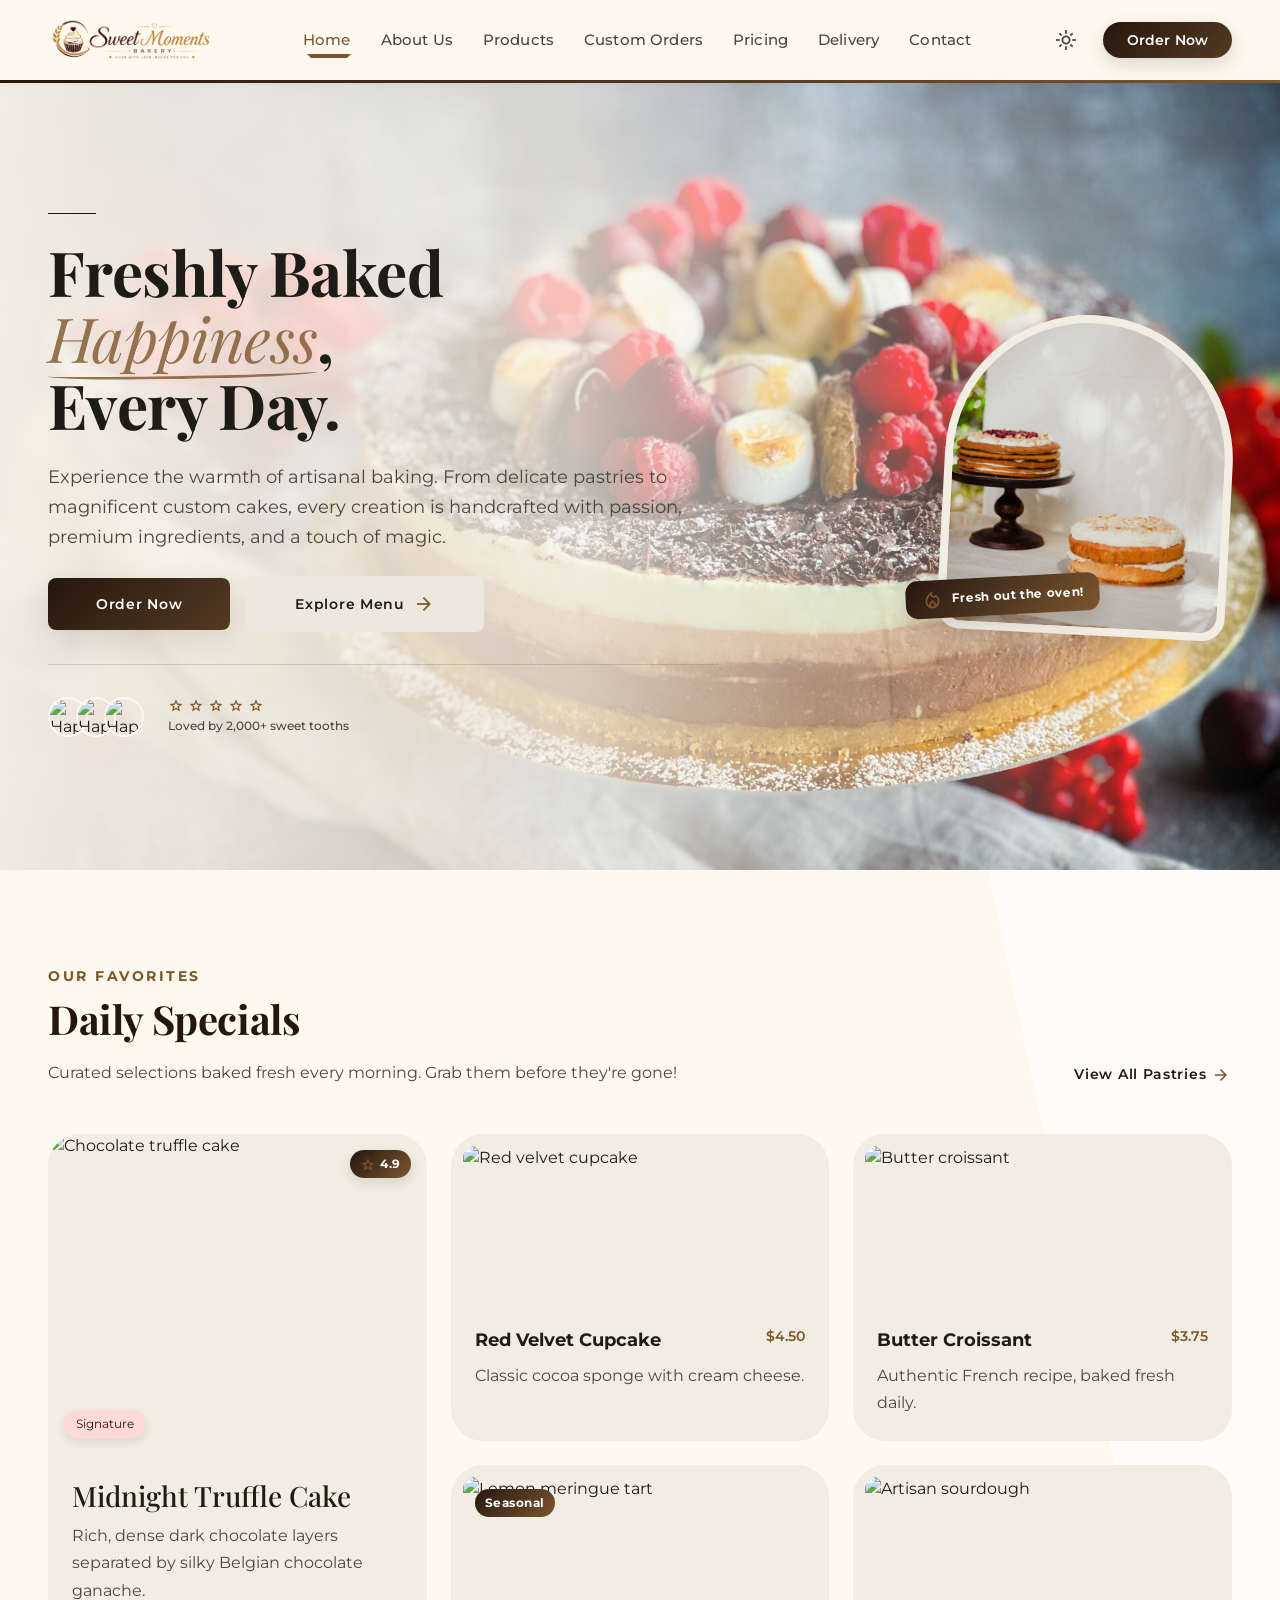
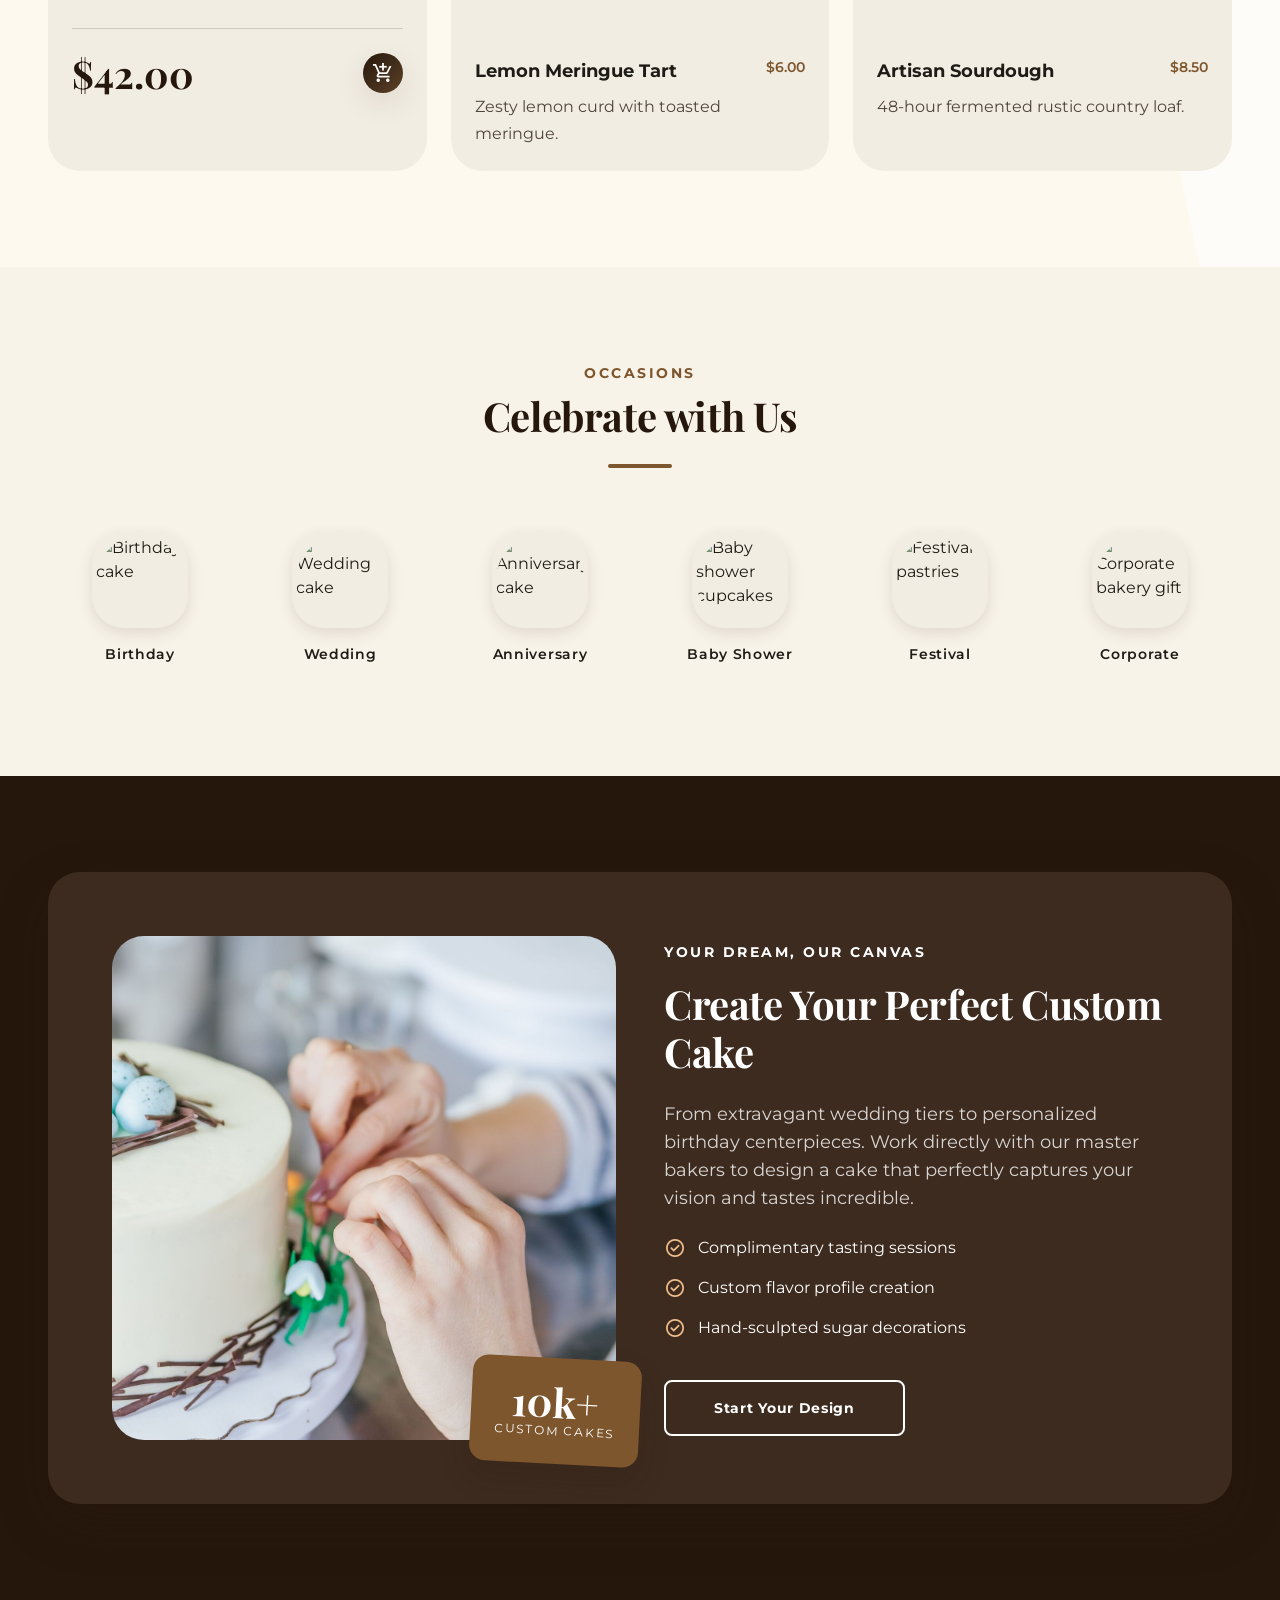
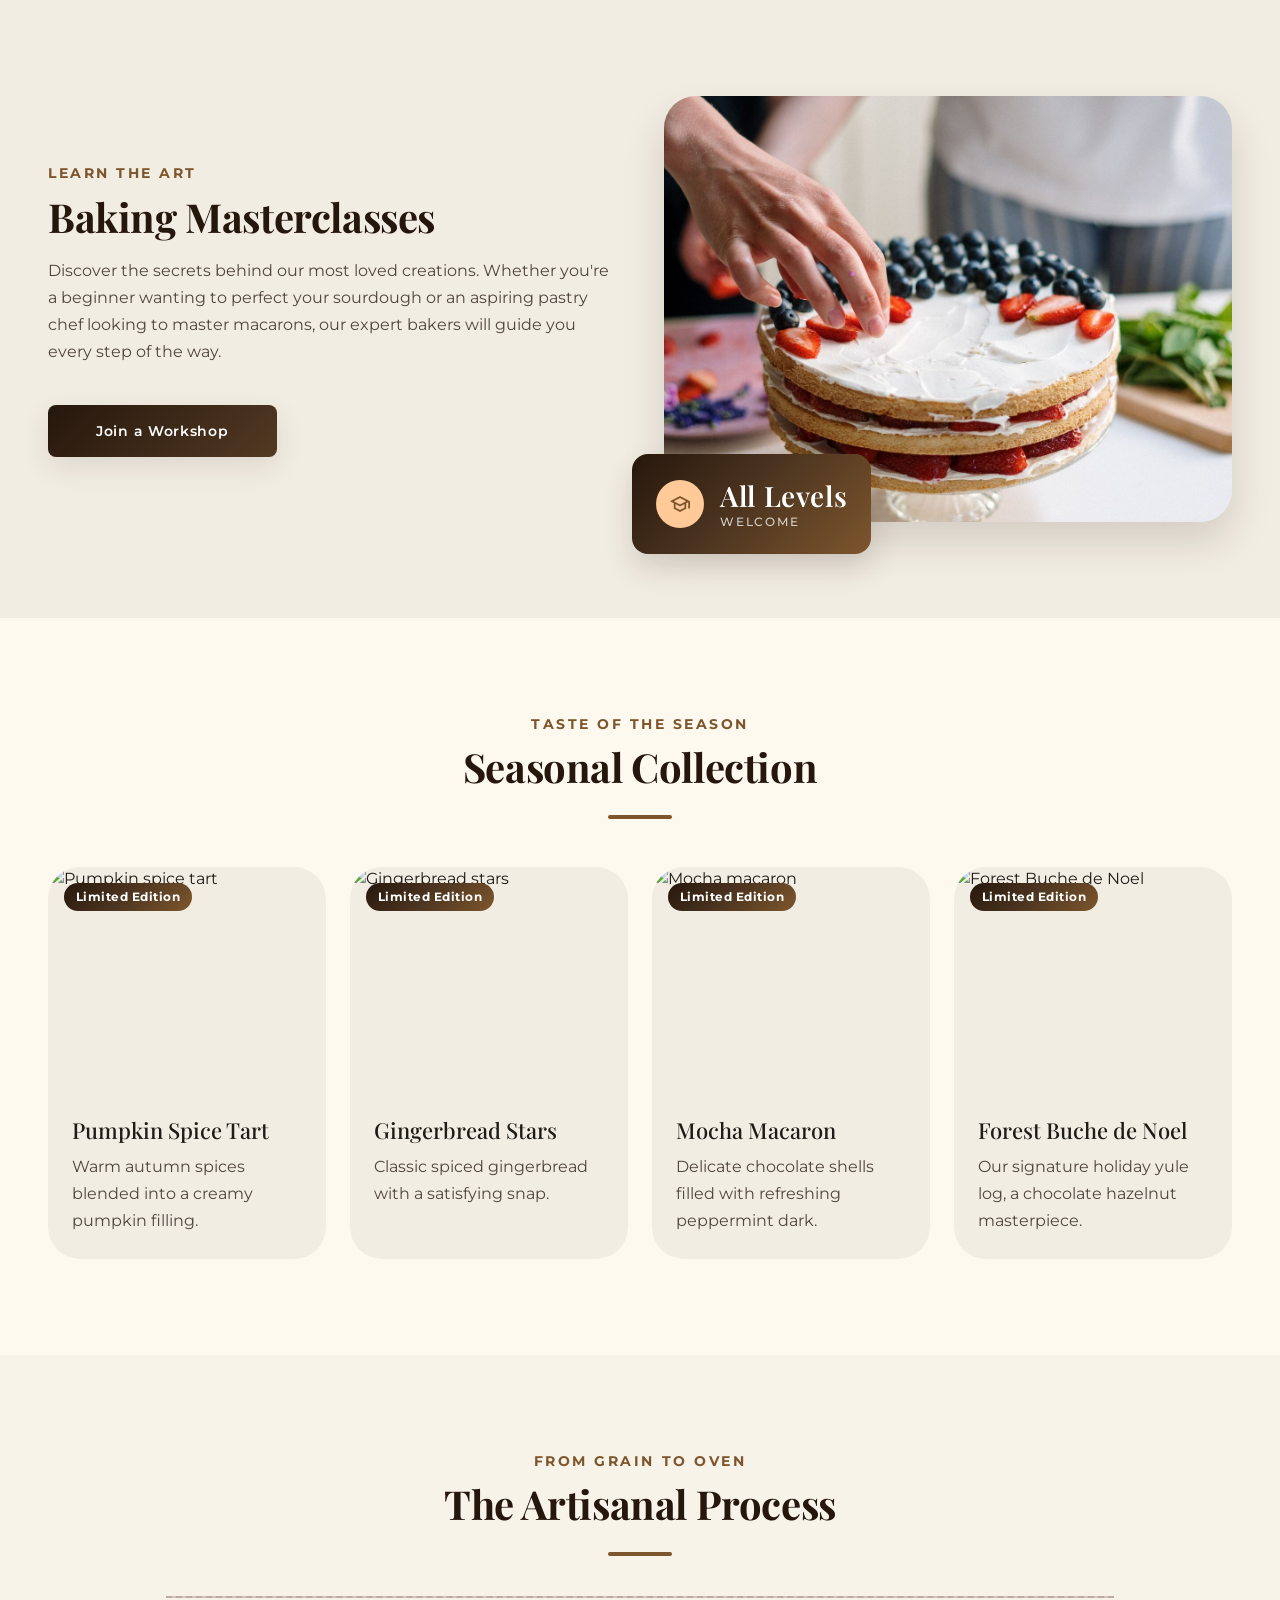
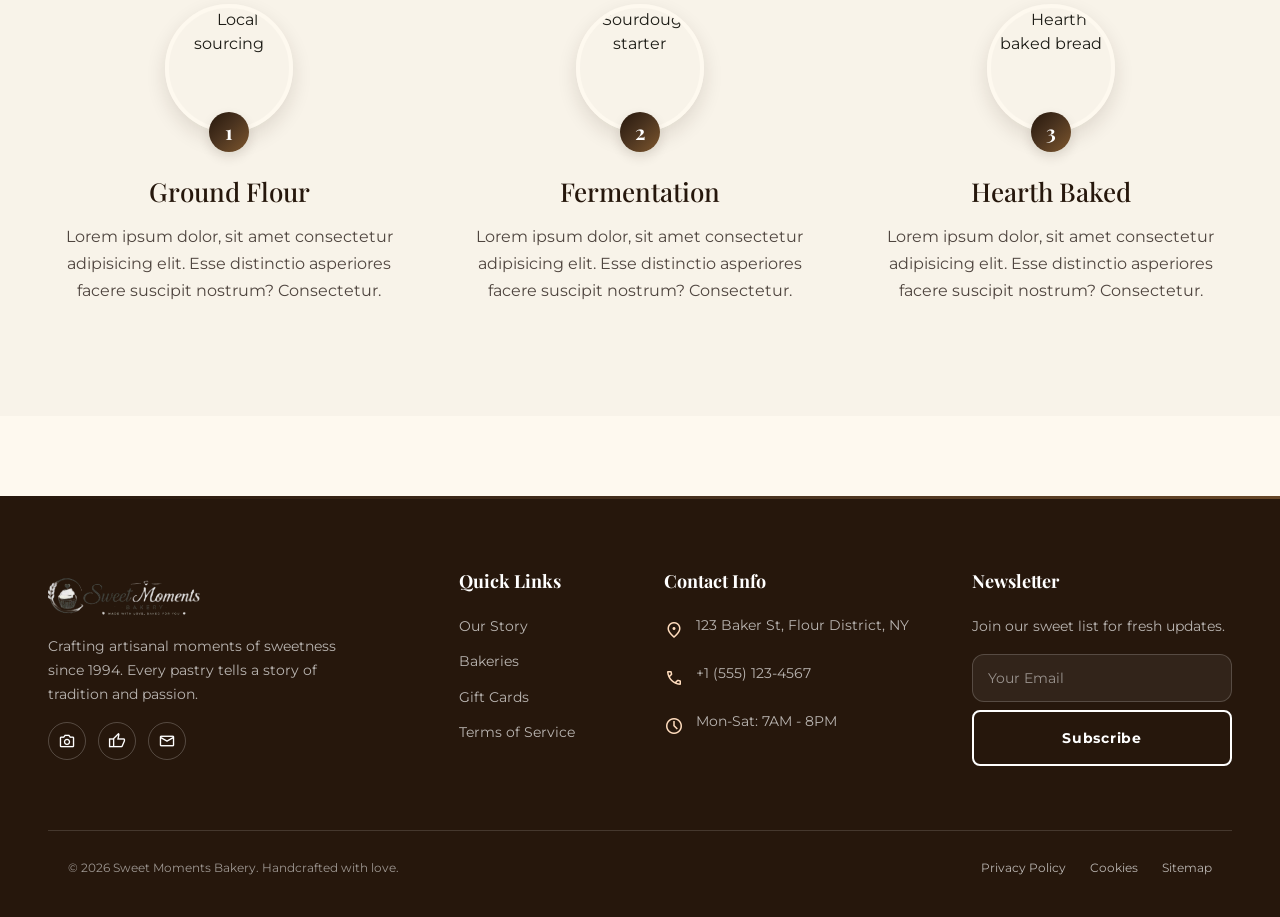
==== Pages/index.html @ 7017a533 "Add files via upload" ====
<!DOCTYPE html>
<html lang="en">

<head>

    <meta charset="UTF-8">
    <meta name="viewport" content="width=device-width, initial-scale=1.0">

    <title>Sweet Moments Bakery</title>

    <!-- Bootstrap 5.3 -->
    <link
        href="https://cdn.jsdelivr.net/npm/bootstrap@5.3.3/dist/css/bootstrap.min.css"
        rel="stylesheet"
    >
<link rel="shortcut icon" href="../assets/images/icon.png" type="image/x-icon">
    <!-- Google Fonts -->
    <link
        href="https://fonts.googleapis.com/css2?family=Montserrat:wght@100..900&family=Playfair+Display:wght@100..900&display=swap"
        rel="stylesheet"
    >

    <!-- Material Symbols -->
    <link
        href="https://fonts.googleapis.com/css2?family=Material+Symbols+Outlined:wght@100..700"
        rel="stylesheet"
    >


    <link rel="stylesheet" href="../assets/css/main.css">
    <link rel="stylesheet" href="../assets/css/dark-mode.css">
</head>


<body>
<script>(function(){try{if(localStorage.getItem("sweetMomentsTheme")==="dark"){document.body.classList.add("dark-mode");}}catch(e){}})();</script>


<!-- =========================================================
     HEADER
========================================================= -->

<header class="main-header">

    <div class="container-custom">

        <div class="header-inner d-flex align-items-center justify-content-between gap-3">


            <!-- LOGO -->

            <div class="d-flex align-items-center gap-3">

                <a
                    href="index.html"
                    class="d-flex align-items-center gap-3 text-decoration-none"
                >

                    <img
                       src="../assets/images/logo.png"
                        alt="Sweet Moments Bakery Logo"
                        class="logo-img"
                    >

                    <span class="logo-text"></span>

                </a>

            </div>


            <!-- DESKTOP NAVIGATION -->

            <nav class="desktop-nav d-none d-xl-flex align-items-center gap-4">


                <!-- HOME DROPDOWN -->

                <div class="dropdown">

                    <a
                        href="#"
                        class="dropdown-toggle active label-lg"
                        data-bs-toggle="dropdown"
                        aria-expanded="false"
                    >
                        Home
                    </a>

                    <ul class="dropdown-menu">

                        <li>
                            <a
                                class="dropdown-item"
                                href="index.html"
                            >
                                Home 01
                            </a>
                        </li>

                        <li>
                            <a
                                class="dropdown-item"
                                href="index2.html"
                            >
                                Home 02
                            </a>
                        </li>

                    </ul>

                </div>


                <a
                    href="about.html"
                    class="label-lg"
                >
                    About Us
                </a>


                <a
                    href="products.html"
                    class="label-lg"
                >
                    Products

                

                </a>


                <a
                    href="Custom cake.html"
                    class="label-lg"
                >
                    Custom Orders
                </a>


                <a
                    href="pricing.html"
                    class="label-lg"
                >
                    Pricing
                </a>


                <a
                    href="delivery.html"
                    class="label-lg"
                >
                    Delivery
                </a>



                <a
                    href="Contact.html"
                    class="label-lg"
                >
                    Contact
                </a>

            </nav>


            <!-- HEADER ACTIONS -->

            <div class="d-flex align-items-center gap-2 gap-md-3">


                <!-- THEME TOGGLE -->

                <button
                    type="button"
                    id="themeToggle"
                    class="header-icon-btn d-none d-md-flex"
                    aria-label="Switch to dark mode"
                    title="Switch to dark mode"
                >

                    <span
                        class="material-symbols-outlined"
                        id="themeIcon"
                    >
                        light_mode
                    </span>

                </button>



                </button> 


                <!-- ORDER NOW -->
<a href="Custom cake.html" class="card-btn-link">
                <button
                    type="button"
                    class="btn btn-primary-custom rounded-pill px-4 py-2 d-none d-md-block label-lg"
                >
                    Order Now
                </button>
</a>

              

                <!-- MOBILE MENU -->

                <button
                    class="navbar-toggler d-xl-none"
                    type="button"
                    data-bs-toggle="collapse"
                    data-bs-target="#mobileNavigation"
                    aria-controls="mobileNavigation"
                    aria-expanded="false"
                    aria-label="Toggle navigation"
                >

                    <span class="material-symbols-outlined">
                        menu
                    </span>

                </button>

            </div>

        </div>


        <!-- MOBILE NAVIGATION -->

        <div
            class="collapse d-xl-none mobile-menu"
            id="mobileNavigation"
        >

            <nav>

                <a
                    href="index.html"
                    class="active"
                >
                    Home
                </a>

                <a href="about.html">
                    About Us
                </a>

                <a href="products.html">
                    Products
                </a>

                <a href="Custom cake.html">
                    Custom Orders
                </a>

                <a href="pricing.html">
                    Pricing
                </a>

                <a href="delivery.html">
                    Delivery
                </a>

                <a href="Contact.html">
                    Contact
                </a>

                <button
                    type="button"
                    class="btn btn-primary-custom w-100 rounded-pill py-3 mt-2"
                >
                    Order Now
                </button>

            </nav>

        </div>

    </div>

</header>


<!-- =========================================================
     MAIN
========================================================= -->

<main id="home">


    <!-- =====================================================
         HERO
    ===================================================== -->

    <section class="hero-section">

        <div
            class="hero-background"
            style="background-image:url('../assets/images/banner.jpg');"
        ></div>


        <div class="hero-overlay"></div>


        <div class="container-custom hero-content">

            <div class="row align-items-center g-5">


                <!-- HERO CONTENT -->

                <div class="col-lg-7">

                    <div class="d-flex align-items-center gap-3 mb-3">

                        <span class="hero-label-line"></span>

                       

                    </div>


                    <h1 class="hero-title mb-4">

                        Freshly Baked

                        <br>

                        <span class="hero-happiness">
                            Happiness
                        </span>,

                        <br>

                        Every Day.

                    </h1>


                    <p class="body-lg hero-description mt-3">

                        Experience the warmth of artisanal baking. From delicate pastries to magnificent custom cakes, every creation is handcrafted with passion, premium ingredients, and a touch of magic.

                    </p>


                    <div class="hero-buttons d-flex flex-wrap align-items-center gap-3 mt-4">
<a href="custom-cake.html" class="card-btn-link">
                        <button
                            type="button"
                            class="btn btn-primary-custom px-4 px-md-5 py-3 rounded-3 label-lg"
                        >
                            Order Now
                        </button></a>
                        <a href="products.html" class="card-btn-link">
                        <button
                            type="button"
                            class="btn btn-light-custom px-4 px-md-5 py-3 rounded-3 label-lg d-flex align-items-center justify-content-center gap-2"
                        >

                            Explore Menu

                            <span class="material-symbols-outlined text-secondary-custom">
                                arrow_forward
                            </span>

                        </button>
</a>
                    </div>


                    <!-- SOCIAL PROOF -->

                    <div class="social-proof d-flex align-items-center gap-4">

                        <div class="avatar-stack">

                            <img
                                src="https://lh3.googleusercontent.com/aida-public/[base64]"
                                alt="Happy customer"
                            >

                            <img
                                src="https://lh3.googleusercontent.com/aida-public/[base64]"
                                alt="Happy customer"
                            >

                            <img
                                src="https://lh3.googleusercontent.com/aida-public/[base64]"
                                alt="Happy customer"
                            >

                        </div>


                        <div>

                            <div class="rating-stars d-flex gap-1">

                                <span
                                    class="material-symbols-outlined"
                                    style="font-size:16px;"
                                >
                                    star
                                </span>

                                <span
                                    class="material-symbols-outlined"
                                    style="font-size:16px;"
                                >
                                    star
                                </span>

                                <span
                                    class="material-symbols-outlined"
                                    style="font-size:16px;"
                                >
                                    star
                                </span>

                                <span
                                    class="material-symbols-outlined"
                                    style="font-size:16px;"
                                >
                                    star
                                </span>

                                <span
                                    class="material-symbols-outlined"
                                    style="font-size:16px;"
                                >
                                    star
                                </span>

                            </div>

                            <span class="label-sm text-on-surface-variant">
                                Loved by 2,000+ sweet tooths
                            </span>

                        </div>

                    </div>

                </div>


                <!-- HERO IMAGE -->

                <div class="col-lg-5 d-none d-lg-flex justify-content-end">

                    <div class="hero-image-wrapper">

                        <img
                            src="../assets/images/pexels-yulia-oliinychenko-849416506-19651272.jpg"
                            alt="Fresh croissant"
                        >

                        <div class="fresh-badge">

                            <span class="material-symbols-outlined">
                                local_fire_department
                            </span>

                            <span class="label-sm fw-bold">
                                Fresh out the oven!
                            </span>

                        </div>

                    </div>

                </div>

            </div>

        </div>

    </section>


    <!-- =====================================================
         DAILY SPECIALS
    ===================================================== -->

    <section
        id="products"
        class="specials-section section-padding"
    >

        <div class="specials-decoration"></div>


        <div
            class="container-custom position-relative"
            style="z-index:2;"
        >


            <!-- HEADER -->

            <div class="row align-items-end g-4">

                <div class="col-md-8">

                    <span class="section-eyebrow d-block mb-2">
                        Our Favorites
                    </span>

                    <h2 class="section-title mb-0">
                        Daily Specials
                    </h2>

                    <p class="body-md section-description mt-3 mb-0">
                        Curated selections baked fresh every morning. Grab them before they're gone!
                    </p>

                </div>


                <div class="col-md-4 text-md-end">
<a href="products.html" class="card-btn-link">
                    <button
                        type="button"
                        class="btn p-0 text-primary-custom label-lg"
                    >

                        View All Pastries

                        <span
                            class="material-symbols-outlined align-middle text-secondary-custom"
                            style="font-size:20px;"
                        >
                            arrow_forward
                        </span>

                    </button>
</a>
                </div>

            </div>


            <!-- PRODUCTS -->

            <div class="row g-4 mt-4 align-items-stretch">


                <!-- LARGE CARD -->

                <div class="col-lg-4">

                    <div class="special-card h-100">

                        <div class="special-card-image large-special-image">

                            <img
                                src="https://lh3.googleusercontent.com/aida-public/[base64]"
                                alt="Chocolate truffle cake"
                            >

                            <div class="rating-badge">

                                <span class="material-symbols-outlined">
                                    star
                                </span>

                                4.9

                            </div>

                            <div class="signature-badge">
                                Signature
                            </div>

                        </div>


                        <div class="special-card-body d-flex flex-column">

                            <h3 class="special-card-title">
                                Midnight Truffle Cake
                            </h3>

                            <p class="body-md section-description mb-4">
                                Rich, dense dark chocolate layers separated by silky Belgian chocolate ganache.
                            </p>

                            <div
                                class="d-flex align-items-center justify-content-between border-top pt-3 mt-auto"
                                style="border-color:rgba(129,117,110,.3)!important;"
                            >

                                <span class="price">
                                    $42.00
                                </span>

                                <button
                                    type="button"
                                    class="add-cart-btn"
                                    aria-label="Add to cart"
                                >

                                    <span class="material-symbols-outlined">
                                        add_shopping_cart
                                    </span>

                                </button>

                            </div>

                        </div>

                    </div>

                </div>


                <!-- SMALL CARDS -->

                <div class="col-lg-8">

                    <div class="row g-4">


                        <!-- RED VELVET -->

                        <div class="col-md-6">

                            <div class="special-card">

                                <div class="small-special-image special-card-image">

                                    <img
                                        src="https://lh3.googleusercontent.com/aida-public/[base64]"
                                        alt="Red velvet cupcake"
                                    >

                                </div>

                                <div class="small-card-body">

                                    <div class="d-flex justify-content-between gap-3 mb-2">

                                        <h3 class="small-card-title mb-0">
                                            Red Velvet Cupcake
                                        </h3>

                                        <span class="small-price">
                                            $4.50
                                        </span>

                                    </div>

                                    <p class="body-md section-description mb-0">
                                        Classic cocoa sponge with cream cheese.
                                    </p>

                                </div>

                            </div>

                        </div>


                        <!-- CROISSANT -->

                        <div class="col-md-6">

                            <div class="special-card">

                                <div class="small-special-image special-card-image">

                                    <img
                                        src="https://lh3.googleusercontent.com/aida-public/[base64]"
                                        alt="Butter croissant"
                                    >

                                </div>

                                <div class="small-card-body">

                                    <div class="d-flex justify-content-between gap-3 mb-2">

                                        <h3 class="small-card-title mb-0">
                                            Butter Croissant
                                        </h3>

                                        <span class="small-price">
                                            $3.75
                                        </span>

                                    </div>

                                    <p class="body-md section-description mb-0">
                                        Authentic French recipe, baked fresh daily.
                                    </p>

                                </div>

                            </div>

                        </div>


                        <!-- LEMON TART -->

                        <div class="col-md-6">

                            <div class="special-card">

                                <div class="small-special-image special-card-image">

                                    <img
                                        src="https://lh3.googleusercontent.com/aida-public/[base64]"
                                        alt="Lemon meringue tart"
                                    >

                                    <div class="seasonal-badge">
                                        Seasonal
                                    </div>

                                </div>

                                <div class="small-card-body">

                                    <div class="d-flex justify-content-between gap-3 mb-2">

                                        <h3 class="small-card-title mb-0">
                                            Lemon Meringue Tart
                                        </h3>

                                        <span class="small-price">
                                            $6.00
                                        </span>

                                    </div>

                                    <p class="body-md section-description mb-0">
                                        Zesty lemon curd with toasted meringue.
                                    </p>

                                </div>

                            </div>

                        </div>


                        <!-- SOURDOUGH -->

                        <div class="col-md-6">

                            <div class="special-card">

                                <div class="small-special-image special-card-image">

                                    <img
                                        src="https://lh3.googleusercontent.com/aida-public/[base64]"
                                        alt="Artisan sourdough"
                                    >

                                </div>

                                <div class="small-card-body">

                                    <div class="d-flex justify-content-between gap-3 mb-2">

                                        <h3 class="small-card-title mb-0">
                                            Artisan Sourdough
                                        </h3>

                                        <span class="small-price">
                                            $8.50
                                        </span>

                                    </div>

                                    <p class="body-md section-description mb-0">
                                        48-hour fermented rustic country loaf.
                                    </p>

                                </div>

                            </div>

                        </div>

                    </div>

                </div>

            </div>

        </div>

    </section>


    <!-- =====================================================
         CATEGORIES
    ===================================================== -->

    <section class="categories-section section-padding">

        <div class="container-custom">

            <div class="text-center mb-5">

                <span class="section-eyebrow d-block mb-2">
                    Occasions
                </span>

                <h2 class="section-title mb-0">
                    Celebrate with Us
                </h2>

                <div class="section-divider"></div>

            </div>


            <div class="row g-3">


                <!-- BIRTHDAY -->

                <div class="col-6 col-md-4 col-lg-2">

                    <a href="#" class="category-item">

                        <div class="category-image">

                            <img
                                src="https://lh3.googleusercontent.com/aida-public/[base64]"
                                alt="Birthday cake"
                            >

                        </div>

                        <span class="label-lg">
                            Birthday
                        </span>

                    </a>

                </div>


                <!-- WEDDING -->

                <div class="col-6 col-md-4 col-lg-2">

                    <a href="#" class="category-item">

                        <div class="category-image">

                            <img
                                src="https://lh3.googleusercontent.com/aida-public/[base64]"
                                alt="Wedding cake"
                            >

                        </div>

                        <span class="label-lg">
                            Wedding
                        </span>

                    </a>

                </div>


                <!-- ANNIVERSARY -->

                <div class="col-6 col-md-4 col-lg-2">

                    <a href="#" class="category-item">

                        <div class="category-image">

                            <img
                                src="https://lh3.googleusercontent.com/aida-public/[base64]"
                                alt="Anniversary cake"
                            >

                        </div>

                        <span class="label-lg">
                            Anniversary
                        </span>

                    </a>

                </div>


                <!-- BABY SHOWER -->

                <div class="col-6 col-md-4 col-lg-2">

                    <a href="#" class="category-item">

                        <div class="category-image">

                            <img
                                src="https://lh3.googleusercontent.com/aida-public/[base64]"
                                alt="Baby shower cupcakes"
                            >

                        </div>

                        <span class="label-lg">
                            Baby Shower
                        </span>

                    </a>

                </div>


                <!-- FESTIVAL -->

                <div class="col-6 col-md-4 col-lg-2">

                    <a href="#" class="category-item">

                        <div class="category-image">

                            <img
                                src="https://lh3.googleusercontent.com/aida-public/[base64]"
                                alt="Festival pastries"
                            >

                        </div>

                        <span class="label-lg">
                            Festival
                        </span>

                    </a>

                </div>


                <!-- CORPORATE -->

                <div class="col-6 col-md-4 col-lg-2">

                    <a href="#" class="category-item">

                        <div class="category-image">

                            <img
                                src="https://lh3.googleusercontent.com/aida-public/[base64]"
                                alt="Corporate bakery gift"
                            >

                        </div>

                        <span class="label-lg">
                            Corporate
                        </span>

                    </a>

                </div>

            </div>

        </div>

    </section>


    <!-- =====================================================
         CUSTOM ORDER
    ===================================================== -->

    <section
        id="custom-orders"
        class="custom-order-section section-padding"
    >

        <div class="container-custom">

            <div class="custom-order-card">

                <div class="row align-items-center g-5">


                    <div class="col-lg-6">

                        <div class="position-relative">

                            <img
                                class="custom-order-image"
                                src="../assets/images/Design.jpg"
                                alt="Custom cake decoration"
                            >

                            <div class="custom-stat">

                                <div class="custom-stat-number">
                                    10k+
                                </div>

                                <div class="custom-stat-label">
                                    Custom Cakes
                                </div>

                            </div>

                        </div>

                    </div>


                    <div class="col-lg-6">

                        <span class="label-lg custom-eyebrow text-uppercase letter-spacing-widest">
                            Your Dream, Our Canvas
                        </span>

                        <h2 class="section-title text-white mt-3 mb-4">
                            Create Your Perfect Custom Cake
                        </h2>

                        <p class="body-lg custom-order-description">

                            From extravagant wedding tiers to personalized birthday centerpieces. Work directly with our master bakers to design a cake that perfectly captures your vision and tastes incredible.

                        </p>


                        <ul class="feature-list mt-4">

                            <li>

                                <span class="material-symbols-outlined">
                                    check_circle
                                </span>

                                Complimentary tasting sessions

                            </li>


                            <li>

                                <span class="material-symbols-outlined">
                                    check_circle
                                </span>

                                Custom flavor profile creation

                            </li>


                            <li>

                                <span class="material-symbols-outlined">
                                    check_circle
                                </span>

                                Hand-sculpted sugar decorations

                            </li>

                        </ul>

<a href="index.html" class="card-btn-link">
                        <button
                            type="button"
                            class="btn btn-secondary-custom px-4 px-md-5 py-3 rounded-3 mt-4 label-lg"
                        >
                            Start Your Design
                        </button>
                        </a>
                    </div>

                </div>

            </div>

        </div>

    </section>


    <!-- =====================================================
         MASTERCLASS
    ===================================================== -->

    <section class="masterclass-section section-padding">

        <div class="container-custom">

            <div class="row align-items-center g-5">


                <div class="col-lg-6">

                    <span class="section-eyebrow">
                        Learn The Art
                    </span>

                    <h2 class="section-title mt-2">
                        Baking Masterclasses
                    </h2>

                    <p class="body-lg section-description mt-3">

                        Discover the secrets behind our most loved creations. Whether you're a beginner wanting to perfect your sourdough or an aspiring pastry chef looking to master macarons, our expert bakers will guide you every step of the way.

                    </p>
<a href="index.html" class="card-btn-link">
                    <button
                        type="button"
                        class="btn btn-primary-custom px-4 px-md-5 py-3 rounded-3 mt-4 label-lg"
                    >
                        Join a Workshop
                    </button>
</a>
                </div>


                <div class="col-lg-6">

                    <div class="masterclass-image-wrapper">

                        <img
                            class="masterclass-image"
                            src="../assets/images/art.jpg"
                            alt="Baking masterclass"
                        >

                        <div class="all-levels-badge">

                            <div class="school-icon">

                                <span class="material-symbols-outlined">
                                    school
                                </span>

                            </div>

                            <div>

                                <div class="font-headline headline-md text-primary-custom">
                                    All Levels
                                </div>

                                <div class="label-sm text-on-surface-variant text-uppercase letter-spacing-widest">
                                    Welcome
                                </div>

                            </div>

                        </div>

                    </div>

                </div>

            </div>

        </div>

    </section>


    <!-- =====================================================
         SEASONAL COLLECTION
    ===================================================== -->

    <section class="seasonal-section section-padding">

        <div class="container-custom">

            <div class="text-center mb-5">

                <span class="section-eyebrow d-block mb-2">
                    Taste of the Season
                </span>

                <h2 class="section-title mb-0">
                    Seasonal Collection
                </h2>

                <div class="section-divider"></div>

            </div>


            <div class="row g-4">


                <!-- PUMPKIN -->

                <div class="col-sm-6 col-lg-3">

                    <div class="seasonal-card">

                        <div class="seasonal-image">

                            <img
                                src="https://lh3.googleusercontent.com/aida-public/[base64]"
                                alt="Pumpkin spice tart"
                            >

                            <span class="limited-badge">
                                Limited Edition
                            </span>

                        </div>

                        <div class="seasonal-card-body">

                            <h3 class="seasonal-card-title">
                                Pumpkin Spice Tart
                            </h3>

                            <p class="body-md section-description mb-0">

                                Warm autumn spices blended into a creamy pumpkin filling.

                            </p>

                        </div>

                    </div>

                </div>


                <!-- GINGERBREAD -->

                <div class="col-sm-6 col-lg-3">

                    <div class="seasonal-card">

                        <div class="seasonal-image">

                            <img
                                src="https://lh3.googleusercontent.com/aida-public/[base64]"
                                alt="Gingerbread stars"
                            >

                            <span class="limited-badge">
                                Limited Edition
                            </span>

                        </div>

                        <div class="seasonal-card-body">

                            <h3 class="seasonal-card-title">
                                Gingerbread Stars
                            </h3>

                            <p class="body-md section-description mb-0">

                                Classic spiced gingerbread with a satisfying snap.

                            </p>

                        </div>

                    </div>

                </div>


                <!-- MACARON -->

                <div class="col-sm-6 col-lg-3">

                    <div class="seasonal-card">

                        <div class="seasonal-image">

                            <img
                                src="https://lh3.googleusercontent.com/aida-public/[base64]"
                                alt="Mocha macaron"
                            >

                            <span class="limited-badge">
                                Limited Edition
                            </span>

                        </div>

                        <div class="seasonal-card-body">

                            <h3 class="seasonal-card-title">
                                Mocha Macaron
                            </h3>

                            <p class="body-md section-description mb-0">

                                Delicate chocolate shells filled with refreshing peppermint dark.

                            </p>

                        </div>

                    </div>

                </div>


                <!-- BUCHE -->

                <div class="col-sm-6 col-lg-3">

                    <div class="seasonal-card">

                        <div class="seasonal-image">

                            <img
                                src="https://lh3.googleusercontent.com/aida-public/[base64]"
                                alt="Forest Buche de Noel"
                            >

                            <span class="limited-badge">
                                Limited Edition
                            </span>

                        </div>

                        <div class="seasonal-card-body">

                            <h3 class="seasonal-card-title">
                                Forest Buche de Noel
                            </h3>

                            <p class="body-md section-description mb-0">

                                Our signature holiday yule log, a chocolate hazelnut masterpiece.

                            </p>

                        </div>

                    </div>

                </div>

            </div>

        </div>

    </section>


    <!-- =====================================================
         ARTISANAL PROCESS
    ===================================================== -->

    <section class="process-section section-padding">

        <div class="container-custom">

            <div class="text-center mb-5">

                <span class="section-eyebrow d-block mb-2">
                    From Grain to Oven
                </span>

                <h2 class="section-title mb-0">
                    The Artisanal Process
                </h2>

                <div class="section-divider"></div>

            </div>


            <div class="process-wrapper">

                <div class="process-line"></div>


                <div class="row g-5">


                    <!-- STEP 1 -->

                    <div class="col-md-4">

                        <div class="process-step">

                            <img
                                class="process-image"
                                src="https://lh3.googleusercontent.com/aida-public/[base64]"
                                alt="Local sourcing"
                            >

                            <div class="process-number">
                                1
                            </div>

                            <h3 class="process-title">
                              Ground Flour
                            </h3>

                            <p class="body-md section-description">

                               Lorem ipsum dolor, sit amet consectetur adipisicing elit. Esse distinctio asperiores facere suscipit nostrum? Consectetur.

                            </p>

                        </div>

                    </div>


                    <!-- STEP 2 -->

                    <div class="col-md-4">

                        <div class="process-step">

                            <img
                                class="process-image"
                                src="https://lh3.googleusercontent.com/aida-public/[base64]"
                                alt="Sourdough starter"
                            >

                            <div class="process-number">
                                2
                            </div>

                            <h3 class="process-title">
                                 Fermentation
                            </h3>

                            <p class="body-md section-description">

                               Lorem ipsum dolor, sit amet consectetur adipisicing elit. Esse distinctio asperiores facere suscipit nostrum? Consectetur.
                            </p>

                        </div>

                    </div>


                    <!-- STEP 3 -->

                    <div class="col-md-4">

                        <div class="process-step">

                            <img
                                class="process-image"
                                src="https://lh3.googleusercontent.com/aida-public/[base64]"
                                alt="Hearth baked bread"
                            >

                            <div class="process-number">
                                3
                            </div>

                            <h3 class="process-title">
                                Hearth Baked
                            </h3>

                            <p class="body-md section-description">

                               Lorem ipsum dolor, sit amet consectetur adipisicing elit. Esse distinctio asperiores facere suscipit nostrum? Consectetur.

                            </p>

                        </div>

                    </div>

                </div>

            </div>

        </div>

    </section>

</main>


<!-- =========================================================
     FOOTER
========================================================= -->

<footer
    id="contact"
    class="site-footer"
>

    <div class="container-custom">

        <div class="row g-5 mb-5">


            <!-- BRAND -->

            <div class="col-lg-4 col-md-6">

                <img
                      src="../assets/images/white logo.png"
                      alt="Sweet Moments Bakery Logo"
                      class="footer-logo"
                >

                <p class="body-md footer-description mt-3">

                    Crafting artisanal moments of sweetness since 1994. Every pastry tells a story of tradition and passion.

                </p>


                <div class="social-icons">

                    <a href="#" aria-label="Follow us on Instagram">
                        <span class="material-symbols-outlined">
                            photo_camera
                        </span>
                    </a>

                    <a href="#" aria-label="Follow us on Facebook">
                        <span class="material-symbols-outlined">
                            thumb_up
                        </span>
                    </a>

                    <a href="mailto:hello@sweetmomentsbakery.com" aria-label="Email us">
                        <span class="material-symbols-outlined">
                            mail
                        </span>
                    </a>

                </div>

            </div>


            <!-- QUICK LINKS -->

            <div class="col-lg-2 col-md-6">

                <h4 class="footer-heading">
                    Quick Links
                </h4>

                <ul class="footer-links">

                    <li>
                        <a href="#">
                            Our Story
                        </a>
                    </li>

                    <li>
                        <a href="#">
                            Bakeries
                        </a>
                    </li>

                    <li>
                        <a href="#">
                            Gift Cards
                        </a>
                    </li>

                    <li>
                        <a href="#">
                            Terms of Service
                        </a>
                    </li>

                </ul>

            </div>


            <!-- CONTACT -->

            <div class="col-lg-3 col-md-6">

                <h4 class="footer-heading">
                    Contact Info
                </h4>

                <ul class="footer-contact">

                    <li>

                        <span class="material-symbols-outlined">
                            location_on
                        </span>

                        <span>
                            123 Baker St, Flour District, NY
                        </span>

                    </li>

                    <li>

                        <span class="material-symbols-outlined">
                            phone
                        </span>

                        <span>
                            +1 (555) 123-4567
                        </span>

                    </li>

                    <li>

                        <span class="material-symbols-outlined">
                            schedule
                        </span>

                        <span>
                            Mon-Sat: 7AM - 8PM
                        </span>

                    </li>

                </ul>

            </div>


            <!-- NEWSLETTER -->

            <div class="col-lg-3 col-md-6">

                <h4 class="footer-heading">
                    Newsletter
                </h4>

                <p class="body-md footer-description mb-3">
                    Join our sweet list for fresh updates.
                </p>

                <form>

                    <input
                        type="email"
                        class="newsletter-input mb-2"
                        placeholder="Your Email"
                        aria-label="Your Email"
                    >

                    <button
                        type="submit"
                        class="btn btn-secondary-custom w-100 py-3 rounded-3 label-lg"
                    >
                        Subscribe
                    </button>

                </form>

            </div>

        </div>


        <!-- FOOTER BOTTOM -->

        <div class="footer-bottom">

            <div class="row align-items-center g-3">


                <div class="col-md-6 text-center text-md-start">

                    © 2026 Sweet Moments Bakery.
                    Handcrafted with love.

                </div>


                <div class="col-md-6">

                    <div class="d-flex justify-content-center justify-content-md-end gap-4">

                        <a href="#">
                            Privacy Policy
                        </a>

                        <a href="#">
                            Cookies
                        </a>

                        <a href="#">
                            Sitemap
                        </a>

                    </div>

                </div>

            </div>

        </div>

    </div>

</footer>


<!-- =========================================================
     BOOTSTRAP JS
========================================================= -->

<script
    src="https://cdn.jsdelivr.net/npm/bootstrap@5.3.3/dist/js/bootstrap.bundle.min.js">
</script>


<!-- =========================================================
     DARK MODE JAVASCRIPT
========================================================= -->

<script>

document.addEventListener("DOMContentLoaded", function () {


    /* ---------------------------------------------------------
       ELEMENTS
    --------------------------------------------------------- */

    const themeToggle =
        document.getElementById("themeToggle");

    const themeIcon =
        document.getElementById("themeIcon");


    /* ---------------------------------------------------------
       CHECK SAVED THEME
    --------------------------------------------------------- */

    const savedTheme =
        localStorage.getItem("sweetMomentsTheme");


    /* ---------------------------------------------------------
       LOAD DARK MODE IF SAVED
    --------------------------------------------------------- */

    if (savedTheme === "dark") {

        document.body.classList.add("dark-mode");

        themeIcon.textContent = "dark_mode";

        themeToggle.setAttribute(
            "aria-label",
            "Switch to light mode"
        );

        themeToggle.setAttribute(
            "title",
            "Switch to light mode"
        );

    }


    /* ---------------------------------------------------------
       THEME TOGGLE
    --------------------------------------------------------- */

    themeToggle.addEventListener("click", function () {


        /* Toggle dark mode */

        document.body.classList.toggle("dark-mode");


        /* Check current mode */

        const isDark =
            document.body.classList.contains("dark-mode");


        /* -----------------------------------------------------
           DARK MODE
        ----------------------------------------------------- */

        if (isDark) {

            themeIcon.textContent = "dark_mode";

            themeToggle.setAttribute(
                "aria-label",
                "Switch to light mode"
            );

            themeToggle.setAttribute(
                "title",
                "Switch to light mode"
            );

            localStorage.setItem(
                "sweetMomentsTheme",
                "dark"
            );

        }


        /* -----------------------------------------------------
           LIGHT MODE
        ----------------------------------------------------- */

        else {

            themeIcon.textContent = "light_mode";

            themeToggle.setAttribute(
                "aria-label",
                "Switch to dark mode"
            );

            themeToggle.setAttribute(
                "title",
                "Switch to dark mode"
            );

            localStorage.setItem(
                "sweetMomentsTheme",
                "light"
            );

        }

    });

});

</script>


</body>

</html>
---- assets/css/main.css ----
/* =========================================================================
   SWEET MOMENTS BAKERY
   Single consolidated stylesheet (Bootstrap 5 + custom CSS)
   Light-mode design tokens — restored to the site's original
   cream / brown / caramel brand palette. Dark-mode lives in
   dark-mode.css and overrides these same variable names on
   body.dark-mode.
========================================================================= */

:root {

  /* ---- surfaces / neutrals ---- */
  --background: #FEF9EF;
  --surface: #FEF9EF;
  --cream: #FEF9EF;
  --white: #FFFFFF;
  --surface-bright: #FEF9EF;
  --surface-dim: #DEDAD0;
  --surface-tint: #705A4C;
  --surface-variant: #E7E2D8;
  --surface-container-lowest: #FFFFFF;
  --surface-container-low: #F8F3E9;
  --surface-low: #F8F3E9;
  --surface-container: #F2EDE3;
  --surface-container-high: #EDE8DE;
  --surface-container-highest: #E7E2D8;

  /* ---- ink / text ---- */
  --on-background: #1D1C16;
  --on-surface: #1D1C16;
  --text: #1D1C16;
  --text-dark: #1D1C16;
  --on-surface-variant: #4F453F;
  --muted: #4F453F;
  --text-muted: #4F453F;
  --outline: #81756E;
  --outline-variant: #D2C4BC;
  --border: #D2C4BC;

  /* ---- primary : espresso brown (CTAs, dark sections) ---- */
  --primary: #26170C;
  --brown: #26170C;
  --brown-soft: #3D2B1F;
  --primary-container: #3D2B1F;
  --primary-fixed: #FBDDCA;
  --primary-fixed-dim: #DEC1AF;
  --primary-light: #FBDDCA;
  --on-primary: #FFFFFF;
  --on-primary-container: #AC9181;
  --on-primary-fixed-variant: #574335;
  --inverse-primary: #DEC1AF;

  /* ---- secondary : caramel / gold (accent, buttons) ---- */
  --secondary: #7D562D;
  --gold: #7D562D;
  --secondary-container: #FFCA98;
  --secondary-fixed: #FFDCBD;
  --secondary-fixed-dim: #F0BD8B;
  --on-secondary: #FFFFFF;
  --on-secondary-container: #7A532A;
  --on-secondary-fixed: #2C1600;

  /* ---- tertiary : deep wine accent (badges, quotes) ---- */
  --tertiary: #2D1213;
  --tertiary-container: #452627;
  --tertiary-fixed: #FFDAD9;
  --tertiary-fixed-dim: #ECBABA;
  --on-tertiary: #FFFFFF;
  --on-tertiary-fixed: #2F1314;
  --on-tertiary-container: #B88B8B;

  /* ---- error ---- */
  --error: #BA1A1A;
  --error-container: #FFDAD6;
  --on-error: #FFFFFF;

  /* ---- inverse ---- */
  --inverse-surface: #32302A;
  --inverse-on-surface: #F5F0E6;

  /* ---- layout ---- */
  --container-width: 1200px;
  --mobile-padding: 20px;
  --desktop-padding: 40px;
  --header-height: 80px;

  /* ---- bold redesign extras, now built from the original palette ---- */
  --radius-sm: 12px;
  --radius-md: 20px;
  --radius-lg: 32px;
  --radius-xl: 48px;
  --shadow-soft: 0 10px 30px rgba(38, 23, 12, .10);
  --shadow-strong: 0 22px 50px rgba(38, 23, 12, .22);
  --gradient-brand: linear-gradient(135deg, #26170C 0%, #4A331F 45%, #7D562D 100%);
  --gradient-brand-soft: linear-gradient(135deg, #FFCA98 0%, #FBDDCA 100%);

  /* ---- fixed brand-panel tokens ----
     Used only by a handful of self-contained "branded panels" (the
     custom-cake CTA section, gradient badges, primary buttons, the
     featured pricing card) that should look identically branded in both
     themes rather than inverting with the page. dark-mode.css never
     redefines these, so they always resolve to these exact values. */
  --panel-bg: #26170C;
  --panel-gradient: linear-gradient(135deg, #26170C 0%, #4A331F 45%, #7D562D 100%);
  --panel-text: #FFFFFF;
}

html { scroll-behavior: smooth; }

*,
*::before,
*::after { box-sizing: border-box; }

body {
  font-family: "Montserrat", sans-serif;
}

h1, h2, h3, h4, h5, h6 {
  font-family: "Playfair Display", serif;
}


/* =====================================================================
   SECTION: BASE / GLOBAL (from style.css)
===================================================================== */


html { scroll-behavior: smooth; overflow-y: auto; }
html, body {
    margin: 0;
    padding: 0;
    background: var(--background);
    color: var(--on-background);
    font-family: "Montserrat", sans-serif;
    overflow-x: hidden;
}
body { overscroll-behavior: auto; }
img { max-width: 100%; display: block; }
a, button, input { font-family: "Montserrat", sans-serif; }
button { cursor: pointer; }
::-webkit-scrollbar { width: 0; height: 0; }
::selection { background: var(--secondary); color: #fff; }

.material-symbols-outlined {
    font-family: "Material Symbols Outlined";
    font-weight: normal;
    font-style: normal;
    font-size: 24px;
    line-height: 1;
    letter-spacing: normal;
    text-transform: none;
    display: inline-block;
    white-space: nowrap;
    word-wrap: normal;
    direction: ltr;
    -webkit-font-feature-settings: "liga";
    -webkit-font-smoothing: antialiased;
    font-feature-settings: "liga";
}

.font-display, .font-headline { font-family: "Playfair Display", serif; }
.font-body { font-family: "Montserrat", sans-serif; }
.display-lg, .headline-lg, .headline-md { font-family: "Playfair Display", serif; }
.display-lg { font-size: 56px; line-height: 64px; font-weight: 700; letter-spacing: -0.02em; }
.headline-lg { font-size: 40px; line-height: 48px; font-weight: 700; }
.headline-md { font-size: 28px; line-height: 36px; font-weight: 600; }
.body-lg { font-size: 18px; line-height: 28px; font-weight: 400; }
.body-md { font-size: 16px; line-height: 24px; font-weight: 400; }
.label-lg { font-size: 14px; line-height: 20px; letter-spacing: .05em; font-weight: 600; }
.label-sm { font-size: 12px; line-height: 16px; font-weight: 500; }

.bg-surface { background-color: var(--surface) !important; }
.bg-background { background-color: var(--background) !important; }
.bg-primary-custom { background-color: var(--primary) !important; }
.bg-primary-container { background-color: var(--primary-container) !important; }
.bg-secondary-custom { background-color: var(--secondary) !important; }
.bg-secondary-container { background-color: var(--secondary-container) !important; }
.bg-surface-container { background-color: var(--surface-container) !important; }
.bg-surface-container-low { background-color: var(--surface-container-low) !important; }
.bg-surface-container-high { background-color: var(--surface-container-high) !important; }
.bg-surface-container-highest { background-color: var(--surface-container-highest) !important; }
.text-primary-custom { color: var(--primary) !important; }
.text-secondary-custom { color: var(--secondary) !important; }
.text-on-surface { color: var(--on-surface) !important; }
.text-on-surface-variant { color: var(--on-surface-variant) !important; }
.text-on-primary { color: var(--on-primary) !important; }
.text-on-secondary { color: var(--on-secondary) !important; }
.text-primary-fixed { color: var(--primary-fixed) !important; }

.container-custom { width: 100%; max-width: var(--container-width); margin-left: auto; margin-right: auto; padding-left: var(--mobile-padding); padding-right: var(--mobile-padding); }
.section-padding { padding-top: 96px; padding-bottom: 96px; }
.letter-spacing-wide { letter-spacing: .1em; }
.letter-spacing-widest { letter-spacing: .15em; }
.rounded-custom { border-radius: 16px; }
.rounded-xl-custom { border-radius: 24px; }
.border-custom { border-color: var(--outline-variant) !important; }

.main-header {
    position: fixed; top: 0; left: 0; right: 0; width: 100%; z-index: 1050;
    background: rgba(254,249,239,.94);
    backdrop-filter: blur(14px); -webkit-backdrop-filter: blur(14px);
    box-shadow: 0 1px 10px rgba(38,23,12,.08);
}
.header-inner { min-height: 80px; }
.logo-img { width: auto; height: 40px; object-fit: contain; }
.logo-text { font-family: "Playfair Display",serif; font-size: 28px; line-height: 36px; color: var(--primary); white-space: nowrap; }

.desktop-nav { height: 80px; }
.desktop-nav a { position: relative; color: var(--on-surface-variant); text-decoration: none; padding: 10px 0; transition: color .3s ease; white-space: nowrap; }
.desktop-nav a:hover { color: var(--primary); }
.desktop-nav a.active { color: var(--secondary); font-weight: 600; }
.desktop-nav a.active::after { content: ""; position: absolute; left: 0; right: 0; bottom: 2px; height: 2px; background: var(--secondary); }
.desktop-nav .dropdown-menu { border: 0; border-radius: 12px; padding: 10px; margin-top: 10px; min-width: 170px; background: var(--surface); box-shadow: 0 10px 30px rgba(38,23,12,.12); }
.desktop-nav .dropdown-menu .dropdown-item { padding: 10px 15px; border-radius: 8px; color: var(--on-surface-variant); }
.desktop-nav .dropdown-menu .dropdown-item:hover { background: var(--surface-container); color: var(--primary); }

.header-icon-btn { width: 40px; height: 40px; padding: 0; border: 0; background: transparent; border-radius: 50%; color: var(--on-surface-variant); display: flex; align-items: center; justify-content: center; transition: all .3s ease; }
.header-icon-btn:hover { background: var(--surface-container); color: var(--primary); }
.basket-wrapper { position: relative; }
.basket-count { position: absolute; top: 1px; right: 0; width: 16px; height: 16px; border-radius: 50%; background: var(--secondary); color: #fff; font-size: 10px; display: flex; align-items: center; justify-content: center; line-height: 1; }
.profile-icon { width: 32px; height: 32px; flex: 0 0 32px; border-radius: 50%; background: var(--primary); color: var(--on-primary); display: flex; align-items: center; justify-content: center; }

.btn-primary-custom { background: var(--primary); color: var(--on-primary); border: 1px solid var(--primary); transition: all .3s ease; }
.btn-primary-custom:hover, .btn-primary-custom:focus { background: #3b2516; border-color: #3b2516; color: #fff; transform: translateY(-1px); }
.btn-secondary-custom { background: var(--secondary); color: var(--on-secondary); border: 1px solid var(--secondary); transition: all .3s ease; }
.btn-secondary-custom:hover, .btn-secondary-custom:focus { background: #674520; border-color: #674520; color: #fff; transform: translateY(-1px); }
.btn-light-custom { background: var(--surface-container-high); color: var(--on-surface); border: 1px solid transparent; transition: all .3s ease; }
.btn-light-custom:hover, .btn-light-custom:focus { background: var(--surface-container-highest); color: var(--on-surface); }

.navbar-toggler { border: 0; padding: 5px; color: var(--primary); box-shadow: none !important; }
.mobile-menu { background: var(--surface); border-top: 1px solid var(--outline-variant); }
.mobile-menu nav { padding-bottom: 20px; }
.mobile-menu a { color: var(--on-surface-variant); text-decoration: none; padding: 11px 0; display: block; transition: color .3s ease; }
.mobile-menu a:hover, .mobile-menu a.active { color: var(--secondary); }

.hero-section { position: relative; min-height: 870px; display: flex; align-items: center; justify-content: center; overflow: hidden; }
.hero-background { position: absolute; inset: 0; width: 100%; height: 100%; background-size: cover; background-position: center; z-index: 0; }
.hero-overlay { position: absolute; inset: 0; background: linear-gradient(90deg,rgba(254,249,239,.96) 0%,rgba(254,249,239,.83) 45%,rgba(254,249,239,.10) 100%); z-index: 1; }
.hero-content { position: relative; z-index: 5; padding-top: 96px; padding-bottom: 96px; }
.hero-label-line { width: 48px; height: 1px; background: var(--primary); display: inline-block; flex: 0 0 auto; }
.hero-title { font-family: "Playfair Display",serif; font-size: 56px; line-height: 1.14; font-weight: 700; color: var(--on-surface); }
.hero-happiness { color: var(--secondary); position: relative; display: inline-block; }
.hero-happiness::after { content: ""; position: absolute; left: 0; right: 0; bottom: -7px; height: 10px; border-bottom: 3px solid var(--secondary); border-radius: 50%; transform: rotate(-1deg); }
.hero-description { max-width: 620px; color: var(--on-surface-variant); }
.hero-image-wrapper { position: relative; width: 288px; height: 320px; background: var(--surface-container); padding: 8px; border-radius: 150px 150px 24px 24px; box-shadow: 0 15px 35px rgba(38,23,12,.15); transform: rotate(3deg); }
.hero-image-wrapper img { width: 100%; height: 100%; object-fit: cover; border-radius: 145px 145px 18px 18px; }
.fresh-badge { position: absolute; left: -32px; bottom: 16px; background: var(--surface); color: var(--primary); padding: 8px 16px; border-radius: 12px; box-shadow: 0 8px 20px rgba(38,23,12,.15); transform: rotate(-6deg); display: flex; align-items: center; gap: 8px; white-space: nowrap; }
.fresh-badge .material-symbols-outlined { color: var(--secondary); }

.social-proof { border-top: 1px solid rgba(129,117,110,.3); padding-top: 32px; margin-top: 32px; }
.avatar-stack { display: flex; }
.avatar-stack img { width: 40px; height: 40px; border-radius: 50%; object-fit: cover; border: 2px solid var(--surface); margin-left: -12px; }
.avatar-stack img:first-child { margin-left: 0; }
.rating-stars { color: var(--secondary); }

.section-eyebrow { color: var(--secondary); text-transform: uppercase; letter-spacing: .15em; font-size: 14px; font-weight: 600; }
.section-title { font-family: "Playfair Display",serif; font-size: 40px; line-height: 48px; font-weight: 700; color: var(--on-surface); }
.section-description { color: var(--on-surface-variant); }
.section-divider { width: 64px; height: 4px; background: var(--secondary); border-radius: 10px; margin: 24px auto 0; }

.specials-section { position: relative; background: var(--surface); overflow: hidden; }
.specials-decoration { position: absolute; top: 0; right: 0; width: 33%; height: 100%; background: #fff; transform: skewX(12deg) translateX(130px); transform-origin: top right; opacity: .6; pointer-events: none; }
.special-card { background: var(--surface-container); border: none; border-radius: 16px; overflow: hidden; transition: all .35s ease; height: 100%; }
.special-card:hover { transform: translateY(-5px); box-shadow: 0 18px 35px rgba(38,23,12,.12); }
.special-card-image { position: relative; overflow: hidden; }
.special-card-image img { width: 100%; height: 100%; object-fit: cover; transition: transform .5s ease; display: block; }
.special-card:hover .special-card-image img { transform: scale(1.05); }
.large-special-image { height: 320px; }
.small-special-image { height: 192px; padding: 12px; }
.small-special-image img { border-radius: 12px; }

.rating-badge { position: absolute; top: 16px; right: 16px; background: var(--surface); color: var(--on-surface); padding: 5px 10px; border-radius: 20px; display: flex; align-items: center; gap: 4px; box-shadow: 0 5px 12px rgba(38,23,12,.12); font-size: 12px; z-index: 2; }
.rating-badge .material-symbols-outlined { color: var(--secondary); font-size: 16px; }
.signature-badge { position: absolute; bottom: 16px; left: 16px; background: var(--tertiary-fixed); color: var(--on-tertiary-fixed); padding: 5px 12px; border-radius: 20px; font-size: 12px; box-shadow: 0 4px 10px rgba(38,23,12,.1); z-index: 2; }
.seasonal-badge { position: absolute; top: 24px; left: 24px; background: var(--secondary-fixed); color: var(--on-secondary-fixed); padding: 5px 10px; border-radius: 20px; font-size: 12px; z-index: 2; }
.special-card-body { padding: 24px; }
.special-card-title { font-family: "Playfair Display",serif; color: var(--on-surface); font-size: 28px; line-height: 36px; margin-bottom: 8px; }
.small-card-title { font-family: "Montserrat",sans-serif; font-size: 18px; line-height: 28px; font-weight: 700; }
.small-card-body { padding: 0 24px 24px; }
.price { color: var(--secondary); font-family: "Playfair Display",serif; font-size: 28px; font-weight: 700; }
.small-price { color: var(--secondary); font-size: 14px; font-weight: 600; white-space: nowrap; }
.add-cart-btn { width: 40px; height: 40px; padding: 0; border: 0; border-radius: 50%; background: var(--primary); color: var(--on-primary); display: flex; align-items: center; justify-content: center; transition: all .3s ease; }
.add-cart-btn:hover { background: #3b2516; transform: scale(1.05); }

.categories-section { background: var(--surface-container-low); }
.categories-section .category-item { min-height: 150px; display: flex; flex-direction: column; align-items: center; justify-content: center; gap: 16px; padding: 16px; border-radius: 16px; text-decoration: none; color: var(--on-surface); transition: all .3s ease; }
.categories-section .category-item:hover { background: var(--surface); color: var(--primary); }
.categories-section .category-image { width: 96px; height: 96px; padding: 4px; background: var(--surface-container); border-radius: 50%; overflow: hidden; box-shadow: 0 5px 15px rgba(38,23,12,.12); }
.categories-section .category-image img { width: 100%; height: 100%; object-fit: cover; border-radius: 50%; transition: transform .5s ease; }
.categories-section .category-item:hover img { transform: scale(1.1); }

.custom-order-section { position: relative; background: var(--panel-bg); color: var(--panel-text); overflow: hidden; }
.custom-order-card { background: var(--primary-container); border-radius: 32px; padding: 64px; box-shadow: 0 20px 50px rgba(38,23,12,.25); }
.custom-order-image { width: 100%; aspect-ratio: 1 / 1; object-fit: cover; border-radius: 32px; }
.custom-stat { position: absolute; right: -24px; bottom: -24px; background: var(--secondary); color: var(--on-secondary); padding: 24px; border-radius: 16px; box-shadow: 0 15px 30px rgba(38,23,12,.2); transform: rotate(3deg); text-align: center; }
.custom-stat-number { font-family: "Playfair Display",serif; font-size: 40px; font-weight: 700; line-height: 1; }
.custom-stat-label { font-size: 12px; letter-spacing: .15em; text-transform: uppercase; }
.custom-eyebrow { color: var(--panel-text); }
.custom-order-description { color: var(--panel-text); opacity: .8; }
.feature-list { list-style: none; padding: 0; margin: 0; }
.feature-list li { display: flex; align-items: center; gap: 12px; margin-bottom: 16px; color: var(--panel-text); }
.feature-list .material-symbols-outlined { color: var(--secondary-fixed-dim); }

/* The custom-cake heading also carries Bootstrap's .text-white utility
   (hardcoded #fff !important) — override it here so it tracks the
   frozen --panel-text token, matching the section's constant
   background. It was already white in both cases, so this doesn't
   change how it looks — it just ties it to the right token going
   forward. */
.custom-order-section .section-title.text-white {
  color: var(--panel-text) !important;
}

.masterclass-section { background: var(--surface-container); }
.masterclass-image-wrapper { position: relative; }
.masterclass-image { width: 100%; aspect-ratio: 4 / 3; object-fit: cover; border-radius: 32px; box-shadow: 0 20px 40px rgba(38,23,12,.15); }
.all-levels-badge { position: absolute; left: -32px; bottom: -32px; background: var(--surface); padding: 24px; border-radius: 16px; box-shadow: 0 15px 30px rgba(38,23,12,.15); display: flex; align-items: center; gap: 16px; }
.school-icon { width: 48px; height: 48px; flex: 0 0 48px; border-radius: 50%; background: var(--secondary-container); display: flex; align-items: center; justify-content: center; color: var(--on-secondary-container); }

.seasonal-section { background: var(--surface); }
.seasonal-card { height: 100%; background: var(--surface-container); border: none; border-radius: 16px; overflow: hidden; transition: all .35s ease; }
.seasonal-card:hover { transform: translateY(-5px); box-shadow: 0 15px 30px rgba(38,23,12,.12); }
.seasonal-image { height: 224px; position: relative; overflow: hidden; }
.seasonal-image img { width: 100%; height: 100%; object-fit: cover; transition: transform .5s ease; }
.seasonal-card:hover .seasonal-image img { transform: scale(1.05); }
.limited-badge { position: absolute; top: 16px; left: 16px; background: var(--error); color: #fff; padding: 5px 12px; border-radius: 20px; font-size: 12px; }
.seasonal-card-body { padding: 24px; }
.seasonal-card-title { font-family: "Playfair Display",serif; font-size: 22px; line-height: 30px; color: var(--on-surface); margin-bottom: 8px; }

.process-section { background: var(--surface-container-low); }
.process-wrapper { position: relative; }
.process-line { position: absolute; top: 64px; left: 15%; right: 15%; height: 2px; border-top: 2px dashed rgba(129,117,110,.3); z-index: 0; }
.process-step { position: relative; z-index: 2; text-align: center; }
.process-image { width: 128px; height: 128px; border-radius: 50%; object-fit: cover; border: 4px solid var(--surface); box-shadow: 0 8px 20px rgba(38,23,12,.12); margin: 0 auto; }
.process-section .process-number { width: 40px; height: 40px; margin: -20px auto 0; position: relative; background: var(--surface); color: var(--primary); border-radius: 50%; display: flex; align-items: center; justify-content: center; font-family: "Playfair Display",serif; font-size: 20px; font-weight: 700; box-shadow: 0 5px 12px rgba(38,23,12,.12); }
.process-title { font-family: "Playfair Display",serif; font-size: 24px; line-height: 32px; color: var(--on-surface); margin-top: 24px; margin-bottom: 12px; }

.site-footer { background: var(--surface-container-low); padding-top: 64px; padding-bottom: 32px; }
.footer-logo { height: 48px; width: auto; object-fit: contain; }
.footer-description { color: var(--on-surface-variant); }
.footer-heading { color: var(--primary); text-transform: uppercase; letter-spacing: .15em; font-size: 14px; font-weight: 600; margin-bottom: 24px; }
.footer-links, .footer-contact { list-style: none; padding: 0; margin: 0; }
.footer-links li { margin-bottom: 12px; }
.footer-links a { color: var(--on-surface-variant); text-decoration: none; transition: color .3s ease; }
.footer-links a:hover { color: var(--secondary); }
/* align-items:flex-start + a fixed-width icon + min-width:0 on the text
   is what keeps a long wrapped address from overflowing its column or
   colliding with the next one: min-width:0 overrides flexbox's default
   "don't shrink below content size" rule, which is what lets the text
   actually wrap inside a narrow column instead of forcing the row wider. */
.footer-contact li { display: flex; align-items: flex-start; gap: 12px; margin-bottom: 16px; color: var(--on-surface-variant); }
.footer-contact .material-symbols-outlined { color: var(--secondary); font-size: 22px; width: 22px; flex: 0 0 22px; text-align: center; line-height: 1.4; overflow: hidden; white-space: nowrap; }
.footer-contact li span:last-child { min-width: 0; line-height: 1.5; }
.social-icons { display: flex; gap: 16px; margin-top: 8px; }
.social-icons span { color: var(--on-surface-variant); cursor: pointer; transition: color .3s ease; }
.social-icons span:hover { color: var(--primary); }
.newsletter-input { background: var(--surface); border: 1px solid var(--outline-variant); color: var(--on-surface); border-radius: 12px; padding: 12px 16px; width: 100%; outline: none; }
.newsletter-input::placeholder { color: var(--on-surface-variant); }
.newsletter-input:focus { border-color: var(--secondary); box-shadow: none; }
.footer-bottom { border-top: 1px solid rgba(129,117,110,.3); margin-top: 64px; padding-top: 32px; color: var(--on-surface-variant); font-size: 12px; }
.footer-bottom a { color: var(--on-surface-variant); text-decoration: none; transition: color .3s ease; }
.footer-bottom a:hover { color: var(--secondary); }

@media (min-width: 992px) {
    .container-custom { padding-left: var(--desktop-padding); padding-right: var(--desktop-padding); }
}
@media (max-width: 1199.98px) {
    .desktop-nav { display: none !important; }
    .hero-title { font-size: 48px; line-height: 56px; }
    .hero-section { min-height: 780px; }
}
@media (max-width: 991.98px) {
    .section-padding { padding-top: 72px; padding-bottom: 72px; }
    .display-lg, .hero-title { font-size: 42px; line-height: 50px; }
    .section-title { font-size: 36px; line-height: 44px; }
    .hero-section { min-height: auto; padding-top: 60px; padding-bottom: 60px; }
    .hero-overlay { background: linear-gradient(90deg,rgba(254,249,239,.95) 0%,rgba(254,249,239,.90) 100%); }
    .hero-image-wrapper { margin: 30px auto 0; }
    .custom-order-card { padding: 40px; }
    .process-line { display: none; }
    .all-levels-badge { left: 15px; bottom: -20px; }
    .large-special-image { height: 280px; }
    .small-special-image { height: 220px; }
}
@media (max-width: 767.98px) {
    .section-padding { padding-top: 60px; padding-bottom: 60px; }
    .logo-text { display: none; }
    .header-inner { min-height: 70px; }
    .hero-title { font-size: 36px; line-height: 44px; }
    .hero-description { font-size: 16px; line-height: 26px; }
    .hero-content { padding-top: 60px; padding-bottom: 60px; }
    .hero-image-wrapper { width: 250px; height: 290px; }
    .fresh-badge { left: -15px; bottom: 15px; }
    .section-title { font-size: 32px; line-height: 40px; }
    .custom-order-card { padding: 28px; border-radius: 24px; }
    .custom-order-image { border-radius: 24px; }
    .custom-stat { right: -5px; bottom: -20px; padding: 18px; }
    .process-image { width: 110px; height: 110px; }
    .process-step { margin-bottom: 40px; }
    .footer-bottom { text-align: center; }
    .footer-bottom .d-flex { flex-wrap: wrap; }
    .large-special-image { height: 280px; }
    .small-special-image { height: 220px; }
    .special-card-title { font-size: 24px; }
    .special-card-body { padding: 20px; }
    .small-card-body { padding: 0 20px 20px; }
}
@media (max-width: 575.98px) {
    .container-custom { padding-left: 20px; padding-right: 20px; }
    .hero-title { font-size: 32px; line-height: 40px; }
    .hero-section { padding-top: 30px; }
    .hero-buttons { flex-direction: column; align-items: stretch !important; }
    .hero-buttons .btn { width: 100%; }
    .hero-image-wrapper { width: 220px; height: 260px; }
    .fresh-badge { font-size: 11px; }
    .social-proof { flex-wrap: wrap; gap: 20px !important; }
    .special-card-title { font-size: 24px; line-height: 32px; }
    .custom-order-card { padding: 22px; }
    .custom-stat-number { font-size: 30px; }
    .custom-stat { padding: 15px; }
    .all-levels-badge { padding: 15px; }
    .seasonal-image { height: 210px; }
    .footer-bottom .d-flex { gap: 12px 20px !important; }
}

    /* =========================
       Contact
    ========================= */

   

    /* =========================
       MAIN
    ========================= */

    main {
      padding-top: 80px;
      background: var(--background);
    }

    .contact-main {
      position: relative;
      overflow: hidden;
    }

    .ambient-one {
      position: absolute;
      top: -300px;
      right: -150px;
      width: 600px;
      height: 600px;
      background: var(--tertiary-fixed);
      border-radius: 50%;
      filter: blur(120px);
      opacity: .4;
      pointer-events: none;
    }

    .ambient-two {
      position: absolute;
      bottom: -350px;
      left: -250px;
      width: 800px;
      height: 800px;
      background: var(--primary-fixed);
      border-radius: 50%;
      filter: blur(150px);
      opacity: .3;
      pointer-events: none;
    }

    .vertical-text {
      position: absolute;
      left: 25px;
      top: 150px;
      font-family: "Playfair Display", serif;
      font-size: 120px;
      line-height: 1;
      writing-mode: vertical-rl;
      letter-spacing: 12px;
      color: var(--outline-variant);
      opacity: .3;
      pointer-events: none;
    }

    .content-container {
      max-width: 1200px;
      margin: auto;
      position: relative;
      z-index: 2;
    }

    /* =========================
       CONTACT INTRO
    ========================= */

    .contact-section {
      padding: 80px 20px;
    }

    .section-label {
      display: flex;
      align-items: center;
      gap: 16px;
      color: var(--secondary);
      font-size: 14px;
      font-weight: 700;
      letter-spacing: .14em;
      text-transform: uppercase;
    }

    .section-label-line {
      width: 48px;
      height: 2px;
      background: var(--secondary);
      border-radius: 50px;
    }

    .contact-title {
      margin-top: 22px;
      margin-bottom: 20px;
      color: var(--primary);
      font-family: "Playfair Display", serif;
      font-size: clamp(42px, 5vw, 56px);
      line-height: 1.14;
      font-weight: 700;
    }

    .contact-title .sweet {
      color: var(--tertiary);
      font-style: italic;
    }

    .contact-description {
      color: var(--on-surface-variant);
      font-size: 18px;
      line-height: 1.65;
      max-width: 500px;
    }

    /* =========================
       INFO CARDS
    ========================= */

    .info-card {
      background: var(--surface-container);
      border-radius: 24px;
      padding: 26px;
      position: relative;
      overflow: hidden;
      box-shadow: 0 3px 12px rgba(38, 23, 12, .04);
      transition: .3s ease;
    }

    .info-card:hover {
      transform: translateY(-4px);
      box-shadow: 0 12px 25px rgba(38, 23, 12, .09);
    }

    .info-decoration {
      position: absolute;
      top: -30px;
      right: -30px;
      width: 130px;
      height: 130px;
      border-radius: 0 0 0 100px;
      opacity: .2;
      transition: .4s ease;
    }

    .info-card:hover .info-decoration {
      transform: scale(1.12);
    }

    .decoration-primary {
      background: var(--primary-fixed);
    }

    .decoration-tertiary {
      background: var(--tertiary-fixed);
    }

    .decoration-secondary {
      background: var(--secondary-container);
    }

    .info-icon {
      width: 48px;
      height: 48px;
      border-radius: 50%;
      background: var(--surface);
      display: flex;
      align-items: center;
      justify-content: center;
      margin-bottom: 22px;
      box-shadow: 0 3px 10px rgba(38, 23, 12, .06);
      transition: .3s ease;
    }

    .info-card:hover .info-icon {
      transform: translateY(-4px);
    }

    .info-card h3 {
      color: var(--primary);
      font-family: "Playfair Display", serif;
      font-size: 22px;
      margin-bottom: 10px;
      position: relative;
    }

    .info-card p,
    .info-card li {
      color: var(--on-surface-variant);
      font-size: 14px;
      line-height: 1.7;
    }

    .hours-list {
      padding: 0;
      margin: 0;
      list-style: none;
    }

    .hours-list li {
      display: flex;
      justify-content: space-between;
      gap: 10px;
      margin-bottom: 5px;
    }

    .hours-list .closed {
      color: var(--tertiary);
      font-weight: 600;
    }

    .contact-detail {
      display: flex;
      align-items: center;
      gap: 9px;
      margin-bottom: 7px;
    }

    /* =========================
       CONTACT FORM
    ========================= */

    .form-wrapper {
      background: var(--surface-container-lowest);
      border-radius: 32px;
      padding: 48px;
      position: relative;
      overflow: hidden;
      box-shadow: 0 18px 45px rgba(38, 23, 12, .08);
    }

    .form-decoration {
      position: absolute;
      top: 0;
      right: 0;
      width: 100px;
      height: 100px;
      background: rgba(222, 193, 175, .3);
      border-radius: 0 0 0 55px;
      pointer-events: none;
    }

    .form-title {
      color: var(--primary);
      font-family: "Playfair Display", serif;
      font-size: 32px;
      font-weight: 600;
      margin-bottom: 8px;
    }

    .form-subtitle {
      color: var(--on-surface-variant);
      font-size: 14px;
      margin-bottom: 30px;
    }

    .form-label {
      color: var(--primary);
      font-size: 14px;
      font-weight: 600;
      letter-spacing: .04em;
      margin-bottom: 8px;
    }

    .form-control,
    .form-select {
      background: var(--surface-container-low);
      color: var(--on-surface);
      border: 1px solid rgba(112, 90, 76, .2);
      border-radius: 16px;
      min-height: 54px;
      padding: 14px 18px;
      font-family: "Montserrat", sans-serif;
      font-size: 14px;
      box-shadow: none;
    }

    .form-control:focus,
    .form-select:focus {
      background: var(--surface-container-low);
      color: var(--on-surface);
      border-color: var(--secondary);
      box-shadow: 0 0 0 3px rgba(125, 86, 45, .12);
    }

    textarea.form-control {
      min-height: 125px;
      resize: none;
    }

    .send-btn {
      border: 0;
      background: var(--secondary);
      color: white;
      border-radius: 16px;
      padding: 15px 28px;
      font-size: 14px;
      font-weight: 700;
      letter-spacing: .05em;
      box-shadow: 0 7px 18px rgba(125, 86, 45, .2);
      transition: .3s ease;
    }

    .send-btn:hover {
      background: var(--primary);
      transform: translateY(-2px);
      box-shadow: 0 10px 22px rgba(125, 86, 45, .25);
    }

    .send-btn .material-symbols-outlined {
      transition: transform .3s ease;
      vertical-align: middle;
    }

    .send-btn:hover .material-symbols-outlined {
      transform: translateX(5px);
    }

    /* =========================
       URGENT BANNER
    ========================= */

    .urgent-section {
      background: var(--tertiary);
      color: white;
      padding: 64px 20px;
      position: relative;
      overflow: hidden;
    }

    .urgent-section::before {
      content: "";
      position: absolute;
      inset: 0;
      background:
        radial-gradient(circle at 20% 50%, rgba(255, 218, 217, .08), transparent 35%),
        radial-gradient(circle at 80% 50%, rgba(255, 218, 217, .05), transparent 30%);
      pointer-events: none;
    }

    .urgent-icon {
      width: 64px;
      height: 64px;
      border-radius: 50%;
      background: var(--tertiary-fixed);
      color: var(--tertiary);
      display: flex;
      align-items: center;
      justify-content: center;
      flex-shrink: 0;
      box-shadow: 0 8px 20px rgba(255, 218, 217, .12);
      animation: pulseCake 2s infinite;
    }

    @keyframes pulseCake {
      0%, 100% {
        transform: scale(1);
      }
      50% {
        transform: scale(1.05);
      }
    }

    .urgent-title {
      font-family: "Playfair Display", serif;
      font-size: 28px;
      margin-bottom: 8px;
    }

    .urgent-text {
      color: rgba(255, 255, 255, .78);
      font-size: 14px;
      line-height: 1.7;
      max-width: 650px;
      margin: 0;
    }

    .call-btn {
      background: var(--tertiary-fixed);
      color: var(--tertiary);
      text-decoration: none;
      padding: 15px 24px;
      border-radius: 16px;
      font-size: 14px;
      font-weight: 700;
      display: inline-flex;
      align-items: center;
      gap: 10px;
      transition: .25s ease;
      white-space: nowrap;
    }

    .call-btn:hover {
      background: var(--tertiary-fixed-dim);
      color: var(--tertiary);
      transform: translateY(-2px);
    }

    /* =========================
       MAP
    ========================= */

    .map-section {
      padding: 80px 20px;
    }

    .location-label {
      color: var(--secondary);
      font-size: 14px;
      font-weight: 700;
      letter-spacing: .14em;
      text-transform: uppercase;
    }

    .map-title {
      color: var(--primary);
      font-family: "Playfair Display", serif;
      font-size: 40px;
      font-weight: 700;
      margin: 5px 0 0;
    }

    .direction-btn {
      border: 0;
      background: transparent;
      color: var(--primary);
      font-size: 14px;
      font-weight: 600;
      letter-spacing: .04em;
      transition: .25s ease;
    }

    .direction-btn:hover {
      color: var(--secondary);
    }

    .direction-btn .material-symbols-outlined {
      transition: .25s ease;
      vertical-align: middle;
    }

    .direction-btn:hover .material-symbols-outlined {
      transform: translateX(5px);
    }

    .map-box {
      width: 100%;
      height: 500px;
      border-radius: 32px;
      overflow: hidden;
      position: relative;
      background:
        linear-gradient(rgba(237, 232, 222, .88), rgba(237, 232, 222, .88)),
        repeating-linear-gradient(
          45deg,
          transparent,
          transparent 40px,
          rgba(129, 117, 110, .09) 40px,
          rgba(129, 117, 110, .09) 42px
        );
      box-shadow: 0 18px 40px rgba(38, 23, 12, .09);
    }

    .map-road {
      position: absolute;
      background: rgba(255, 255, 255, .8);
      transform: rotate(-25deg);
      height: 70px;
      width: 120%;
      left: -10%;
      top: 45%;
      box-shadow: 0 0 0 2px rgba(129, 117, 110, .08);
    }

    .map-road.two {
      transform: rotate(25deg);
      top: 20%;
      opacity: .7;
    }

    .map-road.three {
      transform: rotate(90deg);
      top: 50%;
      opacity: .5;
    }

    .map-marker {
      position: absolute;
      top: 50%;
      left: 50%;
      transform: translate(-50%, -70%);
      display: flex;
      flex-direction: column;
      align-items: center;
      animation: markerBounce 2s infinite;
    }

    @keyframes markerBounce {
      0%, 100% {
        transform: translate(-50%, -70%);
      }
      50% {
        transform: translate(-50%, -78%);
      }
    }

    .marker-pin {
      width: 52px;
      height: 52px;
      background: var(--primary);
      color: white;
      border-radius: 50% 50% 50% 5px;
      transform: rotate(-45deg);
      display: flex;
      align-items: center;
      justify-content: center;
      box-shadow: 0 8px 18px rgba(38, 23, 12, .2);
    }

    .marker-pin span {
      transform: rotate(45deg);
    }

    .marker-shadow {
      width: 20px;
      height: 8px;
      background: rgba(38, 23, 12, .2);
      border-radius: 50%;
      filter: blur(3px);
      margin-top: 5px;
    }

    /* =========================
       FOOTER
    ========================= */

    footer {
      background: var(--surface-container-low);
      padding-top: 64px;
      padding-bottom: 30px;
    }

    .footer-container {
      max-width: 1200px;
      margin: auto;
    }

    .footer-logo {
      height: 48px;
      width: auto;
    }

    .footer-description {
      color: var(--on-surface-variant);
      font-size: 14px;
      line-height: 1.7;
      margin-top: 16px;
      max-width: 320px;
    }

    .social-icons {
      display: flex;
      gap: 15px;
      margin-top: 18px;
    }

    .social-icon {
      color: var(--on-surface-variant);
      cursor: pointer;
      transition: .25s ease;
    }

    .social-icon:hover {
      color: var(--primary);
      transform: translateY(-2px);
    }

    .footer-heading {
      color: var(--primary);
      font-size: 14px;
      font-weight: 700;
      letter-spacing: .14em;
      text-transform: uppercase;
      margin-bottom: 22px;
    }

    .footer-links {
      list-style: none;
      margin: 0;
      padding: 0;
    }

    .footer-links li {
      margin-bottom: 12px;
    }

    .footer-links a {
      color: var(--on-surface-variant);
      text-decoration: none;
      font-size: 14px;
      transition: .25s ease;
    }

    .footer-links a:hover {
      color: var(--secondary);
      padding-left: 3px;
    }

    .footer-contact {
      color: var(--on-surface-variant);
      font-size: 14px;
      display: flex;
      align-items: flex-start;
      gap: 10px;
      margin-bottom: 13px;
      line-height: 1.5;
    }

    .footer-contact .material-symbols-outlined {
      color: var(--secondary);
      font-size: 20px;
      flex-shrink: 0;
    }

    .newsletter-text {
      color: var(--on-surface-variant);
      font-size: 14px;
      margin-bottom: 15px;
    }

    .newsletter-input {
      background: var(--surface);
      color: var(--on-surface);
      border: 1px solid var(--outline-variant);
      border-radius: 12px;
      padding: 12px 15px;
      width: 100%;
      outline: none;
      font-size: 14px;
    }

    .newsletter-input:focus {
      border-color: var(--secondary);
    }

    .subscribe-btn {
      width: 100%;
      border: 0;
      background: var(--secondary);
      color: white;
      border-radius: 12px;
      padding: 12px;
      margin-top: 8px;
      font-size: 14px;
      font-weight: 700;
      transition: .25s ease;
    }

    .subscribe-btn:hover {
      background: var(--primary);
    }

    .footer-bottom {
      max-width: 1200px;
      margin: 45px auto 0;
      padding: 25px 20px 0;
      border-top: 1px solid rgba(129, 117, 110, .25);
      color: var(--on-surface-variant);
      font-size: 12px;
    }

    .footer-policy {
      display: flex;
      gap: 25px;
    }

    /* =========================
       DARK MODE
    ========================= */

    /* =========================
       RESPONSIVE
    ========================= */

    @media (max-width: 1399px) {
      .main-nav {
        gap: 20px !important;
      }

      .main-nav .nav-link {
        font-size: 12px;
      }
    }

    @media (max-width: 1199px) {
      .brand-name {
        display: none;
      }

      .main-nav {
        display: none !important;
      }
    }

    @media (max-width: 991px) {
      .contact-section,
      .map-section {
        padding-top: 65px;
        padding-bottom: 65px;
      }

      .contact-title {
        font-size: 46px;
      }

      .form-wrapper {
        margin-top: 30px;
      }

      .vertical-text {
        display: none;
      }
    }

    @media (max-width: 767px) {
      .site-header,
      .header-inner {
        height: 70px;
      }

      main {
        padding-top: 70px;
      }

      .header-inner {
        padding-left: 15px !important;
        padding-right: 15px !important;
      }

      .header-actions {
        gap: 3px !important;
      }

      .profile-circle {
        margin-left: 2px !important;
      }

      .contact-section {
        padding: 50px 15px;
      }

      .contact-title {
        font-size: 38px;
      }

      .contact-description {
        font-size: 16px;
      }

      .form-wrapper {
        padding: 28px 20px;
        border-radius: 24px;
      }

      .urgent-section {
        padding: 50px 15px;
      }

      .urgent-icon {
        width: 55px;
        height: 55px;
      }

      .urgent-title {
        font-size: 24px;
      }

      .call-btn {
        width: 100%;
        justify-content: center;
      }

      .map-section {
        padding: 55px 15px;
      }

      .map-title {
        font-size: 34px;
      }

      .map-box {
        height: 350px;
        border-radius: 24px;
      }

      .footer-bottom {
        text-align: center;
      }

      .footer-policy {
        justify-content: center;
        flex-wrap: wrap;
        gap: 15px;
      }
    }

    @media (max-width: 575px) {
      .order-btn {
        display: none;
      }

      .brand-logo {
        height: 36px;
      }

      .contact-title {
        font-size: 35px;
      }

      .hours-list li {
        flex-direction: column;
        gap: 0;
      }

      .info-card {
        padding: 22px;
      }

      .form-title {
        font-size: 28px;
      }
    }


/* =====================================================================
   SECTION: HEADER (from header.css)
===================================================================== */

.main-header {
    position: fixed; top: 0; left: 0; right: 0; width: 100%; z-index: 1050;
    background: rgba(254,249,239,.94);
    backdrop-filter: blur(14px); -webkit-backdrop-filter: blur(14px);
    box-shadow: 0 1px 10px rgba(38,23,12,.08);
}
@media (max-width: 767.98px) {
    .section-padding { padding-top: 60px; padding-bottom: 60px; }
    .logo-text { display: none; }
    .header-inner { min-height: 70px; }
    .hero-title { font-size: 36px; line-height: 44px; }
    .hero-description { font-size: 16px; line-height: 26px; }
    .hero-content { padding-top: 60px; padding-bottom: 60px; }
    .hero-image-wrapper { width: 250px; height: 290px; }
    .fresh-badge { left: -15px; bottom: 15px; }
    .section-title { font-size: 32px; line-height: 40px; }
    .custom-order-card { padding: 28px; border-radius: 24px; }
    .custom-order-image { border-radius: 24px; }
    .custom-stat { right: -5px; bottom: -20px; padding: 18px; }
    .process-image { width: 110px; height: 110px; }
    .process-step { margin-bottom: 40px; }
    .footer-bottom { text-align: center; }
    .footer-bottom .d-flex { flex-wrap: wrap; }
    .large-special-image { height: 280px; }
    .small-special-image { height: 220px; }
    .special-card-title { font-size: 24px; }
    .special-card-body { padding: 20px; }
    .small-card-body { padding: 0 20px 20px; }
}
.main-header {
    position: fixed; top: 0; left: 0; right: 0; width: 100%; z-index: 1050;
    background: rgba(254,249,239,.94);
    backdrop-filter: blur(14px); -webkit-backdrop-filter: blur(14px);
    box-shadow: 0 1px 10px rgba(38,23,12,.08);
}
.header-inner { min-height: 80px; }
.logo-img { width: auto; height: 40px; object-fit: contain; }
.logo-text { font-family: "Playfair Display",serif; font-size: 28px; line-height: 36px; color: var(--primary); white-space: nowrap; }

.desktop-nav { height: 80px; }
.desktop-nav a { position: relative; color: var(--on-surface-variant); text-decoration: none; padding: 10px 0; transition: color .3s ease; white-space: nowrap; }
.desktop-nav a:hover { color: var(--primary); }
.desktop-nav a.active { color: var(--secondary); font-weight: 600; }
.desktop-nav a.active::after { content: ""; position: absolute; left: 0; right: 0; bottom: 2px; height: 2px; background: var(--secondary); }
.desktop-nav .dropdown-menu { border: 0; border-radius: 12px; padding: 10px; margin-top: 10px; min-width: 170px; background: var(--surface); box-shadow: 0 10px 30px rgba(38,23,12,.12); }
.desktop-nav .dropdown-menu .dropdown-item { padding: 10px 15px; border-radius: 8px; color: var(--on-surface-variant); }
.desktop-nav .dropdown-menu .dropdown-item:hover { background: var(--surface-container); color: var(--primary); }

.header-icon-btn { width: 40px; height: 40px; padding: 0; border: 0; background: transparent; border-radius: 50%; color: var(--on-surface-variant); display: flex; align-items: center; justify-content: center; transition: all .3s ease; }
.header-icon-btn:hover { background: var(--surface-container); color: var(--primary); }
.basket-wrapper { position: relative; }
.basket-count { position: absolute; top: 1px; right: 0; width: 16px; height: 16px; border-radius: 50%; background: var(--secondary); color: #fff; font-size: 10px; display: flex; align-items: center; justify-content: center; line-height: 1; }
.profile-icon { width: 32px; height: 32px; flex: 0 0 32px; border-radius: 50%; background: var(--primary); color: var(--on-primary); display: flex; align-items: center; justify-content: center; }

.btn-primary-custom { background: var(--primary); color: var(--on-primary); border: 1px solid var(--primary); transition: all .3s ease; }
.btn-primary-custom:hover, .btn-primary-custom:focus { background: #3b2516; border-color: #3b2516; color: #fff; transform: translateY(-1px); }
.btn-secondary-custom { background: var(--secondary); color: var(--on-secondary); border: 1px solid var(--secondary); transition: all .3s ease; }
.btn-secondary-custom:hover, .btn-secondary-custom:focus { background: #674520; border-color: #674520; color: #fff; transform: translateY(-1px); }
.btn-light-custom { background: var(--surface-container-high); color: var(--on-surface); border: 1px solid transparent; transition: all .3s ease; }
.btn-light-custom:hover, .btn-light-custom:focus { background: var(--surface-container-highest); color: var(--on-surface); }

.navbar-toggler { border: 0; padding: 5px; color: var(--primary); box-shadow: none !important; }
.mobile-menu { background: var(--surface); border-top: 1px solid var(--outline-variant); }
.mobile-menu nav { padding-bottom: 20px; }
.mobile-menu a { color: var(--on-surface-variant); text-decoration: none; padding: 11px 0; display: block; transition: color .3s ease; }
.mobile-menu a:hover, .mobile-menu a.active { color: var(--secondary); }

/* =====================================================================
   SECTION: CUSTOM CAKE PAGE (from custom.css)
===================================================================== */

        /* =====================================================
           COMMON STYLES
        ===================================================== */

        .section-padding {
            padding: 100px 0;
        }

        .section-label {
            color: var(--secondary);
            font-size: 14px;
            font-weight: 600;
            letter-spacing: 2px;
            text-transform: uppercase;
        }

        .section-title {
            color: var(--primary);
            font-size: 42px;
            font-weight: 700;
            line-height: 1.2;
        }

        .section-description {
            color: var(--text-muted);
            font-size: 17px;
            line-height: 1.8;
        }

      
        /* =====================================================
           HERO SECTION
        ===================================================== */

        .custom-hero {
            position: relative;
            padding: 60px 0 60px;
            background: var(--surface);
            overflow: hidden;
        }

        .hero-circle-one {
            position: absolute;
            top: -300px;
            right: -150px;
            width: 600px;
            height: 600px;
            background: rgba(222, 193, 175, 0.25);
            border-radius: 50%;
            filter: blur(100px);
        }

        .hero-circle-two {
            position: absolute;
            bottom: -150px;
            left: -100px;
            width: 400px;
            height: 400px;
            background: rgba(255, 220, 189, 0.35);
            border-radius: 50%;
            filter: blur(80px);
        }

        .hero-content {
            position: relative;
            z-index: 2;
        }

        .hero-line {
            width: 48px;
            height: 2px;
            background: var(--secondary);
        }

        .hero-title {
            font-size: 58px;
            line-height: 1.15;
            font-weight: 700;
            color: var(--primary);
            margin: 25px 0;
        }

        .hero-title span {
            font-style: italic;
            font-weight: 400;
            opacity: 0.8;
        }

        .hero-text {
            color: var(--text-muted);
            font-size: 18px;
            line-height: 1.8;
            max-width: 600px;
        }

        /* scoped to .custom-hero: this page wraps a real <img> in
           .hero-image (rounded box), unlike the other pages below that
           use .hero-image as an absolutely-positioned background div —
           scoping prevents those rules from colliding on this class name */
        .custom-hero .hero-image {
            height: 600px;
            border-radius: 32px;
            overflow: hidden;
            position: relative;
            box-shadow: 0 20px 40px rgba(38, 23, 12, 0.12);
        }

        .custom-hero .hero-image img {
            width: 100%;
            height: 100%;
            object-fit: cover;
            transition: 0.7s;
        }

        .custom-hero .hero-image:hover img {
            transform: scale(1.05);
        }

        .custom-hero .hero-image::after {
            content: "";
            position: absolute;
            inset: 0;
            background: linear-gradient(to top,
                    rgba(38, 23, 12, 0.5),
                    transparent);
        }

        /* =====================================================
           PROCESS SECTION
        ===================================================== */

        .process-section {
            background: var(--surface-container-low);
            position: relative;
        }

        .process-wrapper {
            position: relative;
        }

        .process-line {
            position: absolute;
            top: 48px;
            left: 12%;
            right: 12%;
            height: 2px;
            background: rgba(210, 196, 188, 0.7);
        }

        .process-item {
            position: relative;
            z-index: 2;
            text-align: center;
        }

        .process-icon {
            width: 96px;
            height: 96px;
            margin: 0 auto 25px;
            border-radius: 50%;
            background: var(--surface-container);
            display: flex;
            align-items: center;
            justify-content: center;
            position: relative;
            box-shadow: 0 4px 15px rgba(38, 23, 12, 0.05);
            transition: 0.3s;
        }

        .process-item:hover .process-icon {
            background: var(--primary-fixed);
        }

        .process-icon .material-symbols-outlined {
            color: var(--primary);
            font-size: 40px;
            transition: 0.3s;
        }

        .process-item:hover .material-symbols-outlined {
            transform: scale(1.12);
        }

        .step-number {
            position: absolute;
            top: -10px;
            right: -10px;
            width: 32px;
            height: 32px;
            border-radius: 50%;
            background: var(--secondary);
            color: white;
            display: flex;
            align-items: center;
            justify-content: center;
            font-size: 14px;
            font-weight: 600;
            box-shadow: 0 4px 10px rgba(0, 0, 0, 0.12);
        }

        .process-title {
            color: var(--primary);
            font-size: 26px;
            margin-bottom: 15px;
        }

        .process-text {
            color: var(--text-muted);
            line-height: 1.7;
            font-size: 15px;
        }

        .process-item:nth-child(3),
        .process-item:nth-child(5) {
            transform: translateY(35px);
        }

        /* =====================================================
           FORM SECTION
        ===================================================== */

        .order-form-section {
            background: var(--surface);
        }

        .custom-form-box {
            background: var(--surface-container);
            padding: 55px;
            border-radius: 32px;
            position: relative;
            overflow: hidden;
            box-shadow: 0 10px 30px rgba(38, 23, 12, 0.05);
        }

        .form-decoration-one {
            position: absolute;
            width: 250px;
            height: 250px;
            background: rgba(251, 221, 202, 0.5);
            border-radius: 50%;
            filter: blur(60px);
            top: -120px;
            right: -100px;
        }

        .form-decoration-two {
            position: absolute;
            width: 250px;
            height: 250px;
            background: rgba(255, 220, 189, 0.5);
            border-radius: 50%;
            filter: blur(60px);
            bottom: -120px;
            left: -100px;
        }

        .form-content {
            position: relative;
            z-index: 2;
        }

        .form-main-title {
            font-size: 42px;
            color: var(--primary);
            margin-bottom: 15px;
        }

        .form-subtitle {
            color: var(--text-muted);
            line-height: 1.7;
        }

        .form-section-title {
            font-size: 28px;
            color: var(--primary);
            display: flex;
            align-items: center;
            gap: 12px;
        }
.section-labels{
    align-items: center;
}
        .form-section-title span {
            color: var(--secondary);
        }

        .custom-label {
            color: var(--primary);
            font-size: 14px;
            font-weight: 600;
            margin-bottom: 8px;
        }

        .custom-input,
        .custom-select,
        .custom-textarea {
            width: 100%;
            background: var(--surface);
            border: 1px solid rgba(125, 86, 45, 0.25);
            border-radius: 16px;
            padding: 16px 20px;
            color: var(--text-dark);
            font-size: 15px;
            outline: none;
            transition: 0.3s;
        }

        .custom-input:focus,
        .custom-select:focus,
        .custom-textarea:focus {
            border: 2px solid var(--secondary);
            box-shadow: none;
        }

        .custom-textarea {
            resize: none;
        }

        .form-divider {
            height: 1px;
            width: 100%;
            background: rgba(210, 196, 188, 0.6);
            margin: 15px 0;
        }

        /* Dietary Checkbox */

        .diet-checkbox {
            display: none;
        }

        .diet-label {
            display: inline-block;
            padding: 10px 22px;
            border-radius: 50px;
            border: 1px solid var(--outline-variant);
            background: var(--surface);
            color: var(--text-muted);
            font-size: 13px;
            font-weight: 500;
            cursor: pointer;
            transition: 0.3s;
        }

        .diet-checkbox:checked+.diet-label {
            background: var(--secondary-container);
            color: #7a532a;
            border-color: var(--secondary);
        }

        /* Upload */

        .upload-box {
            width: 100%;
            min-height: 150px;
            border: 2px dashed var(--outline-variant);
            border-radius: 16px;
            background: var(--surface);
            display: flex;
            flex-direction: column;
            justify-content: center;
            align-items: center;
            cursor: pointer;
            transition: 0.3s;
        }

        .upload-box:hover {
            background: var(--surface-variant);
        }

        .upload-box span {
            color: var(--secondary);
            font-size: 35px;
            margin-bottom: 8px;
        }

        .upload-box h6 {
            font-family: 'Montserrat', sans-serif;
            color: var(--text-muted);
            font-size: 15px;
            margin-bottom: 5px;
        }

        .upload-box small {
            color: var(--text-muted);
            opacity: 0.7;
        }

        .submit-order-btn {
            width: 100%;
            background: var(--secondary);
            color: white;
            border: none;
            padding: 18px;
            border-radius: 16px;
            font-size: 15px;
            font-weight: 600;
            transition: 0.3s;
        }

        .submit-order-btn:hover {
            background: #65451f;
            transform: translateY(-3px);
            box-shadow: 0 12px 25px rgba(125, 86, 45, 0.2);
        }

        /* =====================================================
           CONTACT CTA
        ===================================================== */

        .contact-cta {
            background: var(--primary);
            color: white;
            position: relative;
            overflow: hidden;
        }

        .contact-cta::before {
            content: "";
            position: absolute;
            inset: 0;
            opacity: 0.08;
            background-image:
                radial-gradient(circle at 2px 2px,
                    #ffffff 1px,
                    transparent 0);
            background-size: 30px 30px;
        }

        .contact-content {
            position: relative;
            z-index: 2;
        }

        .contact-cta .contact-title {
            font-size: 42px;
            color: white;
        }

        .contact-text {
            color: rgba(255, 255, 255, 0.75);
            font-size: 17px;
            line-height: 1.8;
        }

        .phone-btn {
            background: var(--surface);
            color: var(--primary);
            padding: 16px 30px;
            border-radius: 50px;
            font-size: 15px;
            font-weight: 600;
            display: inline-flex;
            align-items: center;
            gap: 12px;
            transition: 0.3s;
        }

        .phone-btn:hover {
            background: var(--surface-variant);
            color: var(--primary);
            transform: translateY(-3px);
        }

        .email-link {
            color: white;
            display: inline-flex;
            align-items: center;
            gap: 10px;
            font-size: 14px;
            font-weight: 600;
        }

        .email-link:hover {
            color: var(--secondary-fixed);
        }

        /* =====================================================
           FOOTER
        ===================================================== */

        .main-footer {
            background: var(--surface-container-low);
            padding: 80px 0 25px;
        }

        .footer-logo {
            height: 50px;
            width: auto;
            margin-bottom: 20px;
        }

        .footer-description {
            color: var(--text-muted);
            font-size: 15px;
            line-height: 1.8;
        }

        .footer-title {
            font-family: 'Montserrat', sans-serif;
            color: var(--primary);
            font-size: 14px;
            font-weight: 700;
            text-transform: uppercase;
            letter-spacing: 2px;
            margin-bottom: 25px;
        }

        .footer-links {
            padding: 0;
            margin: 0;
            list-style: none;
        }

        .footer-links li {
            margin-bottom: 13px;
        }

        .footer-links a,
        .footer-links li {
            color: var(--text-muted);
            font-size: 15px;
            transition: 0.3s;
        }

        .footer-links a:hover {
            color: var(--secondary);
        }

        .footer-contact {
            display: flex;
            gap: 12px;
            margin-bottom: 15px;
            color: var(--text-muted);
            font-size: 15px;
        }

        .footer-contact span {
            color: var(--secondary);
        }

        .social-icons {
            display: flex;
            gap: 15px;
        }

        .social-icons a {
            color: var(--text-muted);
            transition: 0.3s;
        }

        .social-icons a:hover {
            color: var(--primary);
        }

        .newsletter-input {
            background: var(--surface);
            border: 1px solid var(--outline-variant);
            padding: 13px 16px;
            border-radius: 12px;
        }

        .newsletter-input:focus {
            box-shadow: none;
            border-color: var(--secondary);
        }

        .subscribe-btn {
            background: var(--secondary);
            color: white;
            border: none;
            padding: 13px;
            border-radius: 12px;
            font-size: 14px;
            font-weight: 600;
            transition: 0.3s;
        }

        .subscribe-btn:hover {
            background: #65451f;
        }

        .footer-bottom {
            border-top: 1px solid rgba(210, 196, 188, 0.5);
            margin-top: 60px;
            padding-top: 25px;
            color: var(--text-muted);
            font-size: 13px;
        }

        /* =====================================================
           RESPONSIVE
        ===================================================== */

        @media (max-width: 1199px) {

            .navbar-nav {
                gap: 0;
            }

            .nav-link {
                padding: 10px 0 !important;
            }

            .nav-link.active {
                border-bottom: none;
            }

        }

        @media (max-width: 991px) {

            .custom-hero {
                padding: 130px 0 80px;
            }

            .hero-title {
                font-size: 48px;
            }

            .custom-hero .hero-image {
                height: 500px;
            }

            .process-line {
                display: none;
            }

            .process-item,
            .process-item:nth-child(3),
            .process-item:nth-child(5) {
                transform: none;
            }

            .process-item {
                margin-bottom: 40px;
            }

        }

        @media (max-width: 767px) {

            .section-padding {
                padding: 70px 0;
            }

            .hero-title {
                font-size: 40px;
            }

            .section-title {
                font-size: 34px;
            }

            .custom-hero .hero-image {
                height: 450px;
            }

            .custom-form-box {
                padding: 30px 20px;
            }

            .form-main-title {
                font-size: 34px;
            }

            .contact-cta .contact-title {
                font-size: 34px;
            }

            .brand-name {
                display: none;
            }

            .order-btn {
                display: none;
            }

        }

        @media (max-width: 575px) {

            .hero-title {
                font-size: 34px;
            }

            .custom-hero .hero-image {
                height: 400px;
            }

            .header-actions .header-icon:nth-child(1),
            .header-actions .header-icon:nth-child(2) {
                display: none;
            }

        }

/* =====================================================================
   SECTION: ABOUT PAGE (from about.css)
===================================================================== */

        /* =====================================================
           ROOT COLORS
        ===================================================== */

        


        /* =====================================================
           GENERAL
        ===================================================== */

        html {
            scroll-behavior: smooth;
        }

        body {
            margin: 0;
            padding: 0;
            font-family: "Montserrat", sans-serif;
            background: var(--background);
            color: var(--on-surface);
            overflow-x: hidden;
        }

        h1,
        h2,
        h3,
        h4,
        h5,
        h6 {
            font-family: "Playfair Display", serif;
        }

        p {
            line-height: 1.7;
        }

        .material-symbols-outlined {
            vertical-align: middle;
        }


        /* =====================================================
           CUSTOM CONTAINER
        ===================================================== */

        .container-custom {
            max-width: 1200px;
            width: 100%;
            margin: auto;
            padding-left: 20px;
            padding-right: 20px;
        }

        @media (min-width: 992px) {

            .container-custom {
                padding-left: 40px;
                padding-right: 40px;
            }

        }


        /* =====================================================
           NAVBAR
        ===================================================== */

        .main-navbar {
            height: 80px;
            background: rgba(254, 249, 239, 0.92);
            backdrop-filter: blur(12px);
            box-shadow: 0 1px 8px rgba(38, 23, 12, 0.08);
        }

        .navbar-brand img {
            height: 40px;
            width: auto;
            object-fit: contain;
        }

        .brand-name {
            font-family: "Playfair Display", serif;
            font-size: 28px;
            font-weight: 600;
            color: var(--primary);
        }

        .navbar-nav .nav-link {
            color: var(--on-surface-variant);
            font-size: 14px;
            font-weight: 600;
            letter-spacing: 0.03em;
            padding: 28px 0;
            transition: all 0.3s ease;
        }

        .navbar-nav .nav-link:hover {
            color: var(--primary);
        }

        .navbar-nav .nav-link.active {
            color: var(--secondary);
            border-bottom: 2px solid var(--secondary);
        }

        .nav-icon-btn {
            border: none;
            background: transparent;
            color: var(--on-surface-variant);
            width: 42px;
            height: 42px;
            border-radius: 50%;
            display: flex;
            align-items: center;
            justify-content: center;
            transition: 0.3s;
        }

        .nav-icon-btn:hover {
            background: var(--surface-container);
        }

        .cart-icon {
            position: relative;
        }

        .cart-count {
            position: absolute;
            top: 2px;
            right: 2px;
            width: 16px;
            height: 16px;
            background: var(--secondary);
            color: #fff;
            font-size: 10px;
            border-radius: 50%;
            display: flex;
            align-items: center;
            justify-content: center;
        }

        .order-btn {
            background: var(--primary);
            color: #fff;
            border: none;
            border-radius: 50px;
            padding: 11px 24px;
            font-size: 14px;
            font-weight: 600;
            transition: 0.3s;
        }

        .order-btn:hover {
            background: #3d2b1f;
            color: #fff;
        }

        .profile-icon {
            width: 34px;
            height: 34px;
            background: var(--primary);
            color: #fff;
            border-radius: 50%;
            display: flex;
            align-items: center;
            justify-content: center;
        }


        /* =====================================================
           PAGE CONTENT
        ===================================================== */

        main {
            padding-top: 80px;
        }

        .section-padding {
            padding: 100px 0;
        }

        .section-eyebrow {
            font-size: 14px;
            font-weight: 600;
            text-transform: uppercase;
            letter-spacing: 0.15em;
            color: var(--primary);
        }

        .section-title {
            font-size: 40px;
            font-weight: 700;
            color: var(--on-surface);
        }

        .display-title {
            font-size: 56px;
            font-weight: 700;
            line-height: 1.15;
            color: var(--on-surface);
        }

        .body-large {
            font-size: 18px;
            color: var(--on-surface-variant);
        }

        .body-text {
            font-size: 16px;
            color: var(--on-surface-variant);
        }


        /* =====================================================
           SECTION 1 - OUR STORY
        ===================================================== */

        .story-section {
            position: relative;
            overflow: hidden;
        }

        .story-bg {
            position: absolute;
            inset: 0;
            opacity: 0.05;
            background:
                radial-gradient(
                    circle at 100% 0%,
                    var(--primary-container),
                    transparent 50%
                ),
                radial-gradient(
                    circle at 0% 100%,
                    var(--secondary-container),
                    transparent 50%
                );
            pointer-events: none;
        }

        .story-line {
            width: 48px;
            height: 1px;
            background: var(--outline-variant);
        }

        .signature-img {
            height: 64px;
            width: auto;
            opacity: 0.8;
            mix-blend-mode: multiply;
        }

        .story-image-wrapper {
            position: relative;
        }

        .story-image-bg {
            position: absolute;
            inset: -16px;
            background: var(--surface-container);
            border-radius: 40px;
            transform: rotate(3deg) scale(0.95);
            opacity: 0.5;
            filter: blur(3px);
        }

        .story-image-box {
            position: relative;
            height: 500px;
            border-radius: 32px;
            overflow: hidden;
            box-shadow: 0 20px 45px rgba(38, 23, 12, 0.15);
        }

        .story-image {
            width: 100%;
            height: 100%;
            object-fit: cover;
            transition: transform 0.7s ease;
        }

        .story-image-box:hover .story-image {
            transform: scale(1.05);
        }

        .story-overlay {
            position: absolute;
            inset: 0;
            background: linear-gradient(
                to top,
                rgba(38, 23, 12, 0.55),
                transparent 60%
            );
        }

        .story-caption {
            position: absolute;
            bottom: 32px;
            left: 32px;
            color: #fff;
        }

        .story-caption h3 {
            font-size: 28px;
            margin-bottom: 4px;
        }

        .story-caption p {
            margin: 0;
            font-size: 14px;
            opacity: 0.8;
        }

        .blur-circle-one {
            position: absolute;
            top: -32px;
            right: -32px;
            width: 130px;
            height: 130px;
            border-radius: 50%;
            background: var(--secondary-container);
            filter: blur(40px);
            opacity: 0.6;
        }

        .blur-circle-two {
            position: absolute;
            left: -32px;
            bottom: -32px;
            width: 160px;
            height: 160px;
            border-radius: 50%;
            background: var(--primary-container);
            filter: blur(45px);
            opacity: 0.4;
        }


        /* =====================================================
           MISSION & VISION
        ===================================================== */

        .mission-section {
            background: var(--surface-container-low);
        }

        .mission-wrapper {
            overflow: hidden;
            border-radius: 40px;
            background: var(--surface);
            box-shadow: 0 15px 40px rgba(38, 23, 12, 0.08);
        }

        .mission-card,
        .vision-card {
            min-height: 430px;
            padding: 70px;
            display: flex;
            flex-direction: column;
            justify-content: center;
        }

        .mission-card {
            background: rgba(242, 237, 227, 0.6);
        }

        .vision-card {
            background: var(--panel-bg);
            color: var(--panel-text);
            position: relative;
            overflow: hidden;
        }

        /* The paragraph also carries Bootstrap's .text-white-50 utility
           (hardcoded rgba(255,255,255,.5) !important) — override it here
           so it tracks the frozen --panel-text token, matching the
           card's now-constant background. */
        .vision-card .text-white-50 {
            color: var(--panel-text) !important;
            opacity: .7;
        }

        .vision-card::before {
            content: "";
            position: absolute;
            inset: 0;
            background: radial-gradient(
                circle at center,
                rgba(255,255,255,0.15),
                transparent 65%
            );
        }

        .mission-card h2,
        .vision-card h2 {
            font-size: 40px;
            position: relative;
            z-index: 1;
        }

        .mission-card p,
        .vision-card p,
        .mission-card span,
        .vision-card span {
            position: relative;
            z-index: 1;
        }

        .mission-icon {
            font-size: 48px;
            color: var(--secondary);
            margin-bottom: 24px;
        }

        .vision-icon {
            font-size: 48px;
            margin-bottom: 24px;
        }


        /* =====================================================
           VALUES
        ===================================================== */

        .values-section {
            background: var(--surface);
        }

        .value-card {
            border-radius: 32px;
            padding: 32px;
            height: 100%;
            min-height: 240px;
            display: flex;
            flex-direction: column;
            justify-content: space-between;
            transition: transform 0.3s ease;
        }

        .value-card:hover {
            transform: translateY(-6px);
        }

        .quality-card {
            background: var(--surface-container-high);
        }

        .creativity-card {
            background: var(--secondary-container);
            color: var(--on-surface);
        }

        .freshness-card {
            background: var(--surface-container);
        }

        .happiness-card {
            background: var(--tertiary-container);
            color: #fff;
        }

        .value-icon {
            width: 48px;
            height: 48px;
            border-radius: 50%;
            display: flex;
            align-items: center;
            justify-content: center;
            background: var(--primary);
            color: #fff;
        }

        .simple-icon {
            font-size: 32px;
        }

        .value-card h3 {
            font-size: 28px;
            margin-bottom: 10px;
        }

        .value-card p {
            margin: 0;
        }

        .mini-circle-group {
            display: flex;
        }

        .mini-circle {
            width: 32px;
            height: 32px;
            border-radius: 50%;
            margin-left: -8px;
        }

        .mini-circle:first-child {
            background: rgba(255,255,255,0.25);
        }

        .mini-circle:last-child {
            background: rgba(255,255,255,0.45);
        }


        /* Passion Card */

        .passion-card {
            min-height: 240px;
            position: relative;
            overflow: hidden;
            border-radius: 32px;
        }

        .passion-card img {
            width: 100%;
            height: 100%;
            position: absolute;
            inset: 0;
            object-fit: cover;
            transition: transform 0.7s ease;
        }

        .passion-card:hover img {
            transform: scale(1.06);
        }

        .passion-overlay {
            position: absolute;
            inset: 0;
            background: rgba(0,0,0,0.45);
        }

        .passion-content {
            position: relative;
            z-index: 2;
            height: 100%;
            min-height: 240px;
            padding: 32px;
            display: flex;
            flex-direction: column;
            justify-content: end;
            color: #fff;
        }

        .passion-content h3 {
            font-size: 28px;
        }


        /* =====================================================
           BAKERS
        ===================================================== */

        .bakers-section {
            background: var(--surface-container-lowest);
        }

        .baker-card {
            cursor: pointer;
        }

        .baker-image {
            position: relative;
            width: 100%;
            aspect-ratio: 4 / 5;
            border-radius: 32px;
            overflow: hidden;
            margin-bottom: 24px;
            background: var(--surface-container);
        }

        .baker-image img {
            width: 100%;
            height: 100%;
            object-fit: cover;
            transition: transform 0.5s ease;
        }

        .baker-image::after {
            content: "";
            position: absolute;
            inset: 0;
            background: rgba(38, 23, 12, 0.25);
            opacity: 0;
            transition: opacity 0.3s ease;
        }

        .baker-card:hover .baker-image img {
            transform: scale(1.05);
        }

        .baker-card:hover .baker-image::after {
            opacity: 1;
        }

        .baker-card h3 {
            font-size: 28px;
            margin-bottom: 8px;
        }

        .baker-role {
            color: var(--secondary);
            font-size: 14px;
            font-weight: 600;
            text-transform: uppercase;
            letter-spacing: 0.05em;
        }


        /* =====================================================
           CTA
        ===================================================== */

        .cta-section {
            position: relative;
            overflow: hidden;
            background: var(--surface);
        }

        .cta-bg {
            position: absolute;
            inset: 0;
            background: linear-gradient(
                to bottom,
                transparent,
                var(--surface-container-low)
            );
            opacity: 0.5;
        }

        .cta-icon {
            width: 64px;
            height: 64px;
            border-radius: 50%;
            background: rgba(125, 86, 45, 0.1);
            display: flex;
            align-items: center;
            justify-content: center;
            margin: auto;
        }

        .cta-icon span {
            color: var(--secondary);
            font-size: 32px;
        }

        .primary-cta-btn {
            background: var(--primary);
            color: #fff;
            border: none;
            padding: 16px 32px;
            border-radius: 16px;
            font-weight: 600;
            transition: 0.3s;
        }

        .primary-cta-btn:hover {
            background: var(--primary-container);
            color: #fff;
        }

        .secondary-cta-btn {
            background: var(--surface-container-high);
            color: var(--on-surface);
            border: 1px solid var(--outline-variant);
            padding: 16px 32px;
            border-radius: 16px;
            font-weight: 600;
            transition: 0.3s;
        }

        .secondary-cta-btn:hover {
            background: var(--surface-container);
        }

        .cta-circle {
            position: absolute;
            top: 50%;
            left: -130px;
            width: 260px;
            height: 260px;
            background: var(--secondary-fixed);
            border-radius: 50%;
            transform: translateY(-50%);
            filter: blur(80px);
            opacity: 0.3;
        }


        /* =====================================================
           FOOTER
        ===================================================== */

        .main-footer {
            background: var(--surface-container-low);
            padding-top: 70px;
            padding-bottom: 30px;
        }

        .footer-logo {
            height: 48px;
            width: auto;
        }

        .footer-title {
            font-family: "Montserrat", sans-serif;
            font-size: 14px;
            font-weight: 600;
            color: var(--primary);
            text-transform: uppercase;
            letter-spacing: 0.12em;
            margin-bottom: 24px;
        }

        .footer-links {
            padding: 0;
            margin: 0;
            list-style: none;
        }

        .footer-links li {
            margin-bottom: 12px;
            color: var(--on-surface-variant);
            cursor: pointer;
            transition: 0.3s;
        }

        .footer-links li:hover {
            color: var(--secondary);
        }

        .footer-social {
            display: flex;
            gap: 16px;
        }

        .footer-social span {
            cursor: pointer;
            color: var(--on-surface-variant);
            transition: 0.3s;
        }

        .footer-social span:hover {
            color: var(--primary);
        }

        .footer-contact-item {
            display: flex;
            align-items: flex-start;
            gap: 12px;
            margin-bottom: 14px;
            color: var(--on-surface-variant);
        }

        .footer-contact-item span {
            color: var(--secondary);
        }

        .newsletter-input {
            background: var(--surface);
            border: 1px solid var(--outline-variant);
            padding: 14px 16px;
            border-radius: 12px;
        }

        .newsletter-input:focus {
            border-color: var(--secondary);
            box-shadow: none;
        }

        .subscribe-btn {
            background: var(--secondary);
            color: #fff;
            border: none;
            padding: 14px;
            border-radius: 12px;
            font-weight: 600;
        }

        .subscribe-btn:hover {
            background: #684520;
        }

        .footer-bottom {
            border-top: 1px solid rgba(129, 117, 110, 0.3);
            padding-top: 30px;
            margin-top: 60px;
            font-size: 12px;
            color: var(--on-surface-variant);
        }


        /* =====================================================
           RESPONSIVE
        ===================================================== */

        @media (max-width: 991px) {

            .section-padding {
                padding: 70px 0;
            }

            .display-title {
                font-size: 42px;
            }

            .story-image-box {
                height: 400px;
                margin-top: 30px;
            }

            .mission-card,
            .vision-card {
                padding: 50px 35px;
                min-height: auto;
            }

        }


        @media (max-width: 767px) {

            .main-navbar {
                height: auto;
                min-height: 70px;
            }

            main {
                padding-top: 70px;
            }

            .section-padding {
                padding: 60px 0;
            }

            .display-title {
                font-size: 36px;
            }

            .section-title {
                font-size: 32px;
            }

            .story-image-box {
                height: 350px;
            }

            .story-caption {
                left: 20px;
                bottom: 20px;
            }

            .mission-card,
            .vision-card {
                padding: 40px 25px;
            }

            .value-card {
                min-height: 220px;
            }

            .navbar-nav .nav-link {
                padding: 12px 0;
            }

        }



/* =====================================================================
   SECTION: HOME PAGE (from home.css)
===================================================================== */


       

    /* =========================================================
       GLOBAL
    ========================================================= */

    

    html {
      margin: 0;
      padding: 0;
      width: 100%;
      min-height: 100%;
      overflow-x: hidden;
      overflow-y: auto;
      scroll-behavior: smooth;
    }

    body {
      margin: 0;
      padding: 0;
      width: 100%;
      min-height: 100vh;
      background: var(--cream);
      color: var(--text);
      font-family: "Montserrat", sans-serif;

      /* IMPORTANT: allow page scrolling */
      overflow-x: hidden;
      overflow-y: auto;

      overscroll-behavior-y: auto;
    }

    *,
    *::before,
    *::after {
      box-sizing: border-box;
    }

    img {
      max-width: 100%;
      display: block;
    }

    a {
      text-decoration: none;
    }

    button {
      font-family: "Montserrat", sans-serif;
    }

    section,
    main,
    footer {
      width: 100%;
    }

    /* =========================================================
       TYPOGRAPHY
    ========================================================= */

    .font-body {
      font-family: "Montserrat", sans-serif;
    }

    .font-heading {
      font-family: "Playfair Display", serif;
    }

    .body-md {
      font-size: 16px;
      line-height: 24px;
    }

    .body-lg {
      font-size: 18px;
      line-height: 28px;
    }

    .label-lg {
      font-size: 14px;
      line-height: 20px;
      letter-spacing: .05em;
      font-weight: 600;
    }

    .heading-lg {
      font-family: "Playfair Display", serif;
      font-size: 40px;
      line-height: 48px;
      font-weight: 700;
    }

    .heading-md {
      font-family: "Playfair Display", serif;
      font-size: 28px;
      line-height: 36px;
      font-weight: 600;
    }

    .display-lg {
      font-family: "Playfair Display", serif;
      font-size: 56px;
      line-height: 64px;
      letter-spacing: -.02em;
      font-weight: 700;
    }

    .eyebrow {
      display: block;
      margin-bottom: 16px;
      color: var(--gold);
      font-size: 14px;
      line-height: 20px;
      font-weight: 600;
      letter-spacing: .2em;
      text-transform: uppercase;
    }

    .italic {
      font-style: italic;
    }

    /* =========================================================
       COLORS
    ========================================================= */

    .bg-cream {
      background: var(--cream);
    }

    .bg-surface {
      background: var(--surface);
    }

    .bg-surface-low {
      background: var(--surface-low);
    }

    .bg-brown {
      background: var(--brown);
    }

    .bg-brown-soft {
      background: var(--brown-soft);
    }

    .text-brown {
      color: var(--brown);
    }

    .text-gold {
      color: var(--gold);
    }

    .text-muted-custom {
      color: var(--muted);
    }

    /* =========================================================
       CONTAINER
    ========================================================= */

    .bakery-container {
      width: 100%;
      max-width: 1200px;
      margin: 0 auto;
      padding-left: 20px;
      padding-right: 20px;
    }

    @media (min-width: 992px) {
      .bakery-container {
        padding-left: 40px;
        padding-right: 40px;
      }
    }

    /* =========================================================
       HEADER
    ========================================================= */
 .main-header {

            position: fixed;

            top: 0;
            left: 0;
            right: 0;

            width: 100%;

            z-index: 1050;

            background: rgba(254, 249, 239, 0.94);

            backdrop-filter: blur(14px);
            -webkit-backdrop-filter: blur(14px);

            box-shadow: 0 1px 10px rgba(38, 23, 12, 0.08);
        }

        .header-inner {
            min-height: 80px;
        }

        .logo-img {

            width: auto;
            height: 40px;

            object-fit: contain;
        }

        .logo-text {

            font-family: "Playfair Display", serif;

            font-size: 28px;
            line-height: 36px;

            color: var(--primary);

            white-space: nowrap;
        }


        /* =========================================================
           DESKTOP NAVIGATION
        ========================================================= */

        .desktop-nav {
            height: 80px;
        }

        .desktop-nav a {

            position: relative;

            color: var(--on-surface-variant);

            text-decoration: none;

            padding: 10px 0;

            transition: color 0.3s ease;

            white-space: nowrap;
        }

        .desktop-nav a:hover {
            color: var(--primary);
        }

        .desktop-nav a.active {

            color: var(--secondary);

            font-weight: 600;
        }

        .desktop-nav a.active::after {

            content: "";

            position: absolute;

            left: 0;
            right: 0;

            bottom: 2px;

            height: 2px;

            background: var(--secondary);
        }


        /* =========================================================
           DROPDOWN
        ========================================================= */

        .desktop-nav .dropdown-menu {

            border: 0;

            border-radius: 12px;

            padding: 10px;

            margin-top: 10px;

            min-width: 170px;

            background: var(--surface);

            box-shadow:
                0 10px 30px rgba(38, 23, 12, 0.12);
        }

        .desktop-nav .dropdown-menu .dropdown-item {

            padding: 10px 15px;

            border-radius: 8px;

            color: var(--on-surface-variant);
        }

        .desktop-nav .dropdown-menu .dropdown-item:hover {

            background: var(--surface-container);

            color: var(--primary);
        }

        /* =========================================================
       MAIN
    ========================================================= */

    main {
      width: 100%;
      padding-top: 80px;
    }

    @media (max-width: 575.98px) {
      main {
        padding-top: 70px;
      }
    }

    /* =========================================================
       HERO
    ========================================================= */

    .hero-section {
      position: relative;
      width: 100%;
      min-height: 790px;
      display: flex;
      align-items: center;
      background: var(--surface-low);
      overflow: hidden;
    }

    /* scoped to .hero-section: this is the full-bleed inline
       background-image div pattern used by index/index2/products —
       kept off the bare .hero-image name so it can't collide with
       .custom-hero's rounded-image-box version above */
    .hero-section > .hero-image {
      position: absolute;
      inset: 0;
      width: 100%;
      height: 100%;
      background-size: cover;
      background-position: center;
      background-repeat: no-repeat;
    }

    .hero-overlay {
      position: absolute;
      inset: 0;
      background: linear-gradient(
        90deg,
        rgba(248,243,233,.96) 0%,
        rgba(248,243,233,.78) 45%,
        rgba(248,243,233,.30) 72%,
        rgba(248,243,233,0) 100%
      );
    }

    .hero-content {
      position: relative;
      z-index: 2;
      padding-top: 50px;
      padding-bottom: 50px;
    }

    .hero-copy {
      max-width: 700px;
    }

    .hero-title {
      margin-bottom: 24px;
      color: var(--text);
    }

    .hero-description {
      max-width: 580px;
      margin-bottom: 40px;
      color: var(--muted);
    }

    .hero-buttons {
      display: flex;
      flex-wrap: wrap;
      gap: 16px;
    }

    .btn-brown {
      display: inline-flex;
      align-items: center;
      justify-content: center;
      gap: 8px;

      min-height: 52px;
      padding: 14px 30px;

      border: 0;
      border-radius: 16px;

      background: var(--brown);
      color: #fff;

      font-size: 14px;
      font-weight: 600;
      letter-spacing: .04em;

      transition: all .3s ease;
    }

    .btn-brown:hover {
      background: var(--brown-soft);
      color: #fff;
      transform: translateY(-2px);
    }

    .btn-light-bakery {
      display: inline-flex;
      align-items: center;
      justify-content: center;
      gap: 8px;

      min-height: 52px;
      padding: 14px 30px;

      border: 0;
      border-radius: 16px;

      background: var(--cream);
      color: var(--text);

      font-size: 14px;
      font-weight: 600;

      box-shadow: 0 2px 8px rgba(38,23,12,.05);
      transition: all .3s ease;
    }

    .btn-light-bakery:hover {
      background: var(--surface);
      color: var(--brown);
    }

    @media (max-width: 767.98px) {
      .hero-section {
        min-height: 680px;
        align-items: flex-start;
      }

      .hero-overlay {
        background: linear-gradient(
          180deg,
          rgba(248,243,233,.95) 0%,
          rgba(248,243,233,.82) 55%,
          rgba(248,243,233,.40) 100%
        );
      }

      .hero-content {
        padding-top: 70px;
      }

      .display-lg {
        font-size: 40px;
        line-height: 48px;
      }

      .hero-description {
        font-size: 16px;
        line-height: 25px;
      }
    }

    /* =========================================================
       GENERAL SECTIONS
    ========================================================= */

    .section-padding {
      padding-top: 96px;
      padding-bottom: 96px;
    }

    .section-heading {
      margin-bottom: 64px;
    }

    /* =========================================================
       SIGNATURE COLLECTIONS
    ========================================================= */

    .collection-card {
      position: relative;
      display: block;
      overflow: hidden;
      aspect-ratio: 4 / 5;
      border-radius: 24px;
      box-shadow: 0 2px 10px rgba(38,23,12,.08);
      transition: all .5s ease;
    }

    .collection-card:hover {
      transform: translateY(-8px);
      box-shadow: 0 20px 45px rgba(38,23,12,.16);
    }

    .collection-card img {
      position: absolute;
      inset: 0;
      width: 100%;
      height: 100%;
      object-fit: cover;
      transition: transform .7s ease;
    }

    .collection-card:hover img {
      transform: scale(1.05);
    }

    .collection-gradient {
      position: absolute;
      inset: 0;
      background: linear-gradient(
        to top,
        rgba(61,43,31,.92),
        rgba(61,43,31,.18) 55%,
        transparent 100%
      );
    }

    .collection-content {
      position: absolute;
      left: 0;
      right: 0;
      bottom: 0;
      padding: 32px;
      color: #fff;
    }

    .collection-content h3 {
      margin-bottom: 8px;
    }

    .collection-content p {
      max-height: 0;
      margin: 0;
      overflow: hidden;
      opacity: 0;
      transform: translateY(12px);
      transition: all .3s ease;
    }

    .collection-card:hover .collection-content p {
      max-height: 80px;
      margin-bottom: 16px;
      opacity: 1;
      transform: translateY(0);
    }

    .collection-explore {
      display: flex;
      align-items: center;
      gap: 8px;
      color: #ffdcbd;
      font-size: 14px;
      font-weight: 600;
      letter-spacing: .05em;
      transition: gap .3s ease;
    }

    .collection-card:hover .collection-explore {
      gap: 16px;
    }

    /* =========================================================
       DESIGN PROCESS
    ========================================================= */

    .process-wrapper {
      position: relative;
    }

    .process-line {
      position: absolute;
      top: 40px;
      left: 10%;
      right: 10%;
      height: 1px;
      background: var(--border);
      z-index: 0;
    }

    .process-item {
      position: relative;
      z-index: 1;
      text-align: center;
    }

    .process-number {
      width: 80px;
      height: 80px;
      margin: 0 auto 24px;
      border-radius: 50%;
      background: var(--cream);
      color: var(--brown);

      display: flex;
      align-items: center;
      justify-content: center;

      box-shadow: 0 3px 12px rgba(38,23,12,.10);

      font-family: "Playfair Display", serif;
      font-size: 32px;

      transition: all .3s ease;
    }

    .process-item:hover .process-number {
      background: var(--gold);
      color: #fff;
    }

    .process-item h4 {
      font-family: "Playfair Display", serif;
      font-size: 20px;
      margin-bottom: 8px;
    }

    .process-item p {
      color: var(--muted);
      font-size: 14px;
      line-height: 22px;
    }

    @media (max-width: 767.98px) {
      .process-line {
        display: none;
      }

      .process-item {
        margin-bottom: 35px;
      }

      .process-item:last-child {
        margin-bottom: 0;
      }
    }

    /* =========================================================
       DESIGNER'S CHOICE
    ========================================================= */

    .designer-image {
      width: 100%;
      aspect-ratio: 3 / 4;
      border-radius: 24px;
      overflow: hidden;
      margin-bottom: 24px;
    }

    .designer-image img {
      width: 100%;
      height: 100%;
      object-fit: cover;
      transition: transform .7s ease;
    }

    .designer-card:hover .designer-image img {
      transform: scale(1.05);
    }

    .designer-link {
      display: inline-flex;
      align-items: center;
      gap: 8px;
      color: var(--gold);
      font-size: 13px;
      font-weight: 600;
      letter-spacing: .1em;
      text-transform: uppercase;
      transition: all .25s ease;
    }

    .designer-link:hover {
      color: var(--brown);
      gap: 12px;
    }

    /* =========================================================
       MASTER CHEF
    ========================================================= */

    .chef-image {
      width: min(100%, 420px);
      aspect-ratio: 1 / 1;
      margin: 0 auto;
      border-radius: 50%;
      overflow: hidden;
      border: 4px solid var(--cream);
      box-shadow: 0 20px 50px rgba(38,23,12,.15);
    }

    .chef-image img {
      width: 100%;
      height: 100%;
      object-fit: cover;
    }

    .chef-quote {
      margin: 0 0 32px;
      padding-left: 24px;
      border-left: 4px solid var(--gold);

      color: var(--muted);
      font-family: "Montserrat", sans-serif;
      font-size: 20px;
      line-height: 32px;
      font-style: italic;
    }

    .signature {
      color: var(--gold);
      opacity: .8;
      font-family: "Brush Script MT", cursive;
      font-size: 34px;
    }

    /* =========================================================
       LEGACY TIMELINE
    ========================================================= */

    .legacy-wrapper {
      position: relative;
    }

    .legacy-line {
      position: absolute;
      top: 24px;
      left: 16%;
      right: 16%;
      height: 2px;
      background: var(--border);
    }

    .legacy-item {
      position: relative;
      z-index: 2;
      text-align: center;
    }

    .legacy-icon {
      width: 48px;
      height: 48px;
      margin: 0 auto 24px;

      display: flex;
      align-items: center;
      justify-content: center;

      border-radius: 50%;
      background: var(--gold);
      color: #fff;

      box-shadow: 0 4px 12px rgba(38,23,12,.12);
    }

    .legacy-year {
      margin-bottom: 8px;
      color: var(--brown);
      font-family: "Playfair Display", serif;
      font-size: 28px;
      font-weight: 600;
    }

    .legacy-title {
      margin-bottom: 12px;
      color: var(--text);
      font-size: 13px;
      font-weight: 700;
      letter-spacing: .1em;
      text-transform: uppercase;
    }

    .legacy-item p {
      color: var(--muted);
      font-size: 14px;
      line-height: 22px;
    }

    @media (max-width: 767.98px) {
      .legacy-line {
        display: none;
      }

      .legacy-item {
        margin-bottom: 40px;
      }

      .legacy-item:last-child {
        margin-bottom: 0;
      }
    }

    /* =========================================================
       FEATURED CREATIONS
    ========================================================= */

    .featured-grid {
      display: grid;
      grid-template-columns: 1fr;
      gap: 24px;
    }

    .featured-item {
      position: relative;
      min-height: 300px;
      overflow: hidden;
      border-radius: 24px;
      box-shadow: 0 4px 14px rgba(38,23,12,.08);
    }

    .featured-item.large {
      min-height: 620px;
    }

    .featured-item img {
      width: 100%;
      height: 100%;
      position: absolute;
      inset: 0;
      object-fit: cover;
      transition: transform 1s ease;
    }

    .featured-item:hover img {
      transform: scale(1.05);
    }

    .featured-overlay {
      position: absolute;
      inset: 0;
      background: linear-gradient(
        to top,
        rgba(61,43,31,.82),
        transparent 65%
      );
      opacity: 0;
      transition: opacity .3s ease;
    }

    .featured-item:hover .featured-overlay {
      opacity: 1;
    }

    .featured-info {
      position: absolute;
      left: 0;
      right: 0;
      bottom: 0;
      padding: 32px;

      color: #fff;

      opacity: 0;
      transform: translateY(15px);
      transition: all .3s ease;
    }

    .featured-item:hover .featured-info {
      opacity: 1;
      transform: translateY(0);
    }

    .featured-detail {
      position: absolute;
      inset: 0;

      display: flex;
      align-items: center;
      justify-content: center;

      opacity: 0;
      transition: opacity .3s ease;
    }

    .featured-item:hover .featured-detail {
      opacity: 1;
    }

    .detail-badge {
      padding: 10px 24px;
      border-radius: 999px;
      background: rgba(254,249,239,.92);
      color: var(--text);
      font-size: 13px;
      font-weight: 600;
      backdrop-filter: blur(5px);
    }

    @media (min-width: 768px) {
      .featured-grid {
        grid-template-columns: repeat(12, 1fr);
        grid-auto-rows: 300px;
      }

      .featured-item.large {
        grid-column: span 8;
        grid-row: span 2;
      }

      .featured-item.small {
        grid-column: span 4;
      }
    }

    @media (max-width: 767.98px) {
      .featured-item.large {
        min-height: 420px;
      }
    }

    /* =========================================================
       FOOTER
    ========================================================= */

    .site-footer {
      background: var(--surface-low);
      padding-top: 64px;
      padding-bottom: 32px;
    }

    .footer-logo {
      height: 48px;
      width: auto;
      object-fit: contain;
      margin-bottom: 16px;
    }

    .footer-social {
      display: flex;
      gap: 16px;
      margin-top: 18px;
    }

    .footer-social span {
      color: var(--muted);
      cursor: pointer;
      transition: color .25s ease;
    }

    .footer-social span:hover {
      color: var(--brown);
    }

    .footer-title {
      margin-bottom: 24px;
      color: var(--brown);
      font-size: 13px;
      font-weight: 700;
      letter-spacing: .12em;
      text-transform: uppercase;
    }

    .footer-links {
      list-style: none;
      margin: 0;
      padding: 0;
    }

    .footer-links li {
      margin-bottom: 12px;
      color: var(--muted);
      font-size: 15px;
      cursor: pointer;
      transition: color .25s ease;
    }

    .footer-links li:hover {
      color: var(--gold);
    }

    .contact-item {
      display: flex;
      align-items: flex-start;
      gap: 12px;
      margin-bottom: 14px;
      color: var(--muted);
      font-size: 14px;
      line-height: 22px;
    }

    .contact-item .material-symbols-outlined {
      color: var(--gold);
      flex-shrink: 0;
    }

    .newsletter-input {
      width: 100%;
      border: 1px solid var(--border);
      border-radius: 12px;
      background: var(--cream);
      padding: 13px 16px;
      color: var(--text);
      outline: none;
      font-family: "Montserrat", sans-serif;
      margin-bottom: 8px;
    }

    .newsletter-input:focus {
      border-color: var(--gold);
      box-shadow: 0 0 0 .15rem rgba(125,86,45,.12);
    }

    .newsletter-btn {
      width: 100%;
      border: 0;
      border-radius: 12px;
      padding: 13px;
      background: var(--gold);
      color: #fff;
      font-size: 14px;
      font-weight: 600;
      transition: background .25s ease;
    }

    .newsletter-btn:hover {
      background: var(--brown);
    }

    .footer-bottom {
      margin-top: 64px;
      padding-top: 24px;
      border-top: 1px solid rgba(129,117,110,.25);
    }

    .footer-bottom-inner {
      display: flex;
      align-items: center;
      justify-content: space-between;
      gap: 20px;
    }

    .footer-bottom span {
      color: var(--muted);
      font-size: 12px;
    }

    .footer-legal {
      display: flex;
      gap: 24px;
    }

    @media (max-width: 767.98px) {
      .section-padding {
        padding-top: 70px;
        padding-bottom: 70px;
      }

      .section-heading {
        margin-bottom: 45px;
      }

      .heading-lg {
        font-size: 32px;
        line-height: 40px;
      }

      .footer-bottom-inner {
        flex-direction: column;
        text-align: center;
      }

      .footer-legal {
        gap: 15px;
      }
    }


/* =====================================================================
   SECTION: DELIVERY PAGE (from delivery.css)
===================================================================== */
    /* =========================================================
       SWEET MOMENTS BAKERY
       BOOTSTRAP 5 DELIVERY PAGE
    ========================================================= */

    

    * {
      box-sizing: border-box;
    }

    html {
      scroll-behavior: smooth;
    }

    body {
      margin: 0;
      padding: 0;
      background: var(--background);
      color: var(--text-dark);
      font-family: "Montserrat", sans-serif;
      overflow-x: hidden;
    }

    a {
      text-decoration: none;
    }

    .material-symbols-outlined {
      font-size: 22px;
      line-height: 1;
      vertical-align: middle;
    }

    /* =========================================================
       TYPOGRAPHY
    ========================================================= */

    .font-display {
      font-family: "Playfair Display", serif;
      font-weight: 700;
    }

    .font-headline {
      font-family: "Playfair Display", serif;
      font-weight: 600;
    }

    .label-text {
      font-family: "Montserrat", sans-serif;
      font-size: 14px;
      line-height: 20px;
      font-weight: 600;
      letter-spacing: .05em;
    }

    .small-label {
      font-size: 12px;
      line-height: 16px;
      font-weight: 600;
      letter-spacing: .08em;
    }

    /* =========================================================
       HEADER
    ========================================================= */

    .main-header {
      min-height: var(--header-height);
      background: rgba(254, 249, 239, .94);
      backdrop-filter: blur(14px);
      -webkit-backdrop-filter: blur(14px);
      box-shadow: 0 1px 8px rgba(38, 23, 12, .08);
      z-index: 1050;
    }

    .navbar {
      min-height: var(--header-height);
    }

    .brand-logo {
      height: 42px;
      width: auto;
      object-fit: contain;
    }

    .brand-name {
      color: var(--primary);
      font-family: "Playfair Display", serif;
      font-size: 28px;
      font-weight: 600;
      white-space: nowrap;
    }

    .navbar-nav {
      gap: 20px;
    }

    .navbar-nav .nav-link {
      position: relative;
      padding: 10px 0 !important;
      color: var(--text-muted);
      font-size: 14px;
      font-weight: 600;
      white-space: nowrap;
      transition: color .25s ease;
    }

    .navbar-nav .nav-link:hover {
      color: var(--primary);
    }

    .navbar-nav .nav-link.active {
      color: var(--secondary);
    }

    .navbar-nav .nav-link.active::after {
      content: "";
      position: absolute;
      left: 0;
      right: 0;
      bottom: 0;
      height: 2px;
      background: var(--secondary);
    }

    .header-icon-btn {
      width: 40px;
      height: 40px;
      border: 0;
      background: transparent;
      color: var(--text-muted);
      border-radius: 50%;
      display: inline-flex;
      align-items: center;
      justify-content: center;
      transition: all .25s ease;
    }

    .header-icon-btn:hover {
      background: var(--surface-container);
      color: var(--primary);
    }

    .cart-wrapper {
      position: relative;
    }

    .cart-count {
      position: absolute;
      top: 0;
      right: 0;
      width: 17px;
      height: 17px;
      border-radius: 50%;
      background: var(--secondary);
      color: var(--white);
      font-size: 9px;
      display: flex;
      align-items: center;
      justify-content: center;
      font-weight: 700;
    }

    .order-btn {
      border: 0;
      background: var(--primary);
      color: var(--white);
      padding: 11px 24px;
      border-radius: 999px;
      font-size: 14px;
      font-weight: 600;
      transition: all .25s ease;
      box-shadow: 0 4px 12px rgba(38, 23, 12, .12);
    }

    .order-btn:hover {
      background: var(--secondary);
      color: var(--white);
      transform: translateY(-1px);
    }

    .profile-icon {
      width: 34px;
      height: 34px;
      border-radius: 50%;
      background: var(--primary);
      color: var(--white);
      display: flex;
      align-items: center;
      justify-content: center;
    }

    .profile-icon .material-symbols-outlined {
      font-size: 19px;
    }

    .navbar-toggler {
      border: 0;
      padding: 7px;
      color: var(--primary);
      box-shadow: none !important;
    }

    /* =========================================================
       HERO
    ========================================================= */

    /* No page-level padding-top here: .hero-section below already carries
       its own top padding to clear the fixed header, matching every other
       page's pattern. Adding both stacked the gap to ~160px. */

    .delivery-page .hero-section {
      /* The generic (homepage) .hero-section rule sets display:flex,
         align-items:center, justify-content:center and min-height:870px
         for its single centered hero. Those properties aren't overridden
         by specificity here (this rule never named them), so they were
         leaking into this two-column layout: the row was shrink-to-fit
         width instead of filling the container, which squeezed the map
         and the "Accepting Orders" card and threw off their positioning.
         Reset them back to normal block flow. */
      display: block;
      align-items: normal;
      justify-content: normal;
      min-height: auto;
      position: relative;
      padding: 80px 0 100px;
      overflow: hidden;
    }

    .delivery-page .hero-section::before {
      content: "";
      position: absolute;
      top: -150px;
      right: -150px;
      width: 650px;
      height: 650px;
      background: radial-gradient(
        circle,
        rgba(251, 221, 202, .5),
        transparent 65%
      );
      filter: blur(25px);
      pointer-events: none;
    }

    .section-container {
      max-width: 1200px;
      margin: 0 auto;
      padding-left: 40px;
      padding-right: 40px;
    }

    .hero-label {
      display: flex;
      align-items: center;
      gap: 10px;
      color: var(--secondary);
      text-transform: uppercase;
      letter-spacing: .14em;
      font-size: 14px;
      font-weight: 700;
      margin-bottom: 18px;
    }

    .hero-label::before {
      content: "";
      width: 32px;
      height: 1px;
      background: var(--secondary);
    }

    .hero-title {
      font-family: "Playfair Display", serif;
      font-size: clamp(42px, 5vw, 62px);
      line-height: 1.08;
      font-weight: 700;
      color: var(--primary);
      margin-bottom: 24px;
    }

    .hero-title span {
      color: var(--secondary);
      font-style: italic;
    }

    .hero-description {
      max-width: 650px;
      color: var(--text-muted);
      font-size: 18px;
      line-height: 1.65;
      margin-bottom: 0;
    }

    /* =========================================================
       ZONE CHECKER
    ========================================================= */

    .checker-card {
      position: relative;
      margin-top: 38px;
      padding: 32px;
      background: var(--surface-container-low);
      border-radius: 30px;
      box-shadow: 0 8px 30px rgba(38, 23, 12, .05);
      overflow: hidden;
    }

    .checker-card::after {
      content: "";
      position: absolute;
      width: 150px;
      height: 150px;
      right: -60px;
      top: -70px;
      border-radius: 50%;
      background: rgba(251, 221, 202, .45);
      filter: blur(20px);
    }

    .checker-card > * {
      position: relative;
      z-index: 2;
    }

    .checker-title {
      font-family: "Playfair Display", serif;
      color: var(--text-dark);
      font-size: 28px;
      font-weight: 600;
      margin-bottom: 8px;
    }

    .checker-text {
      color: var(--text-muted);
      font-size: 15px;
      margin-bottom: 0;
    }

    .postal-field {
      position: relative;
    }

    .postal-field label {
      position: absolute;
      left: 17px;
      top: -8px;
      background: var(--surface-container-low);
      padding: 0 7px;
      color: var(--text-muted);
      font-size: 12px;
      font-weight: 600;
      z-index: 3;
    }

    .postal-input {
      height: 56px;
      border: 2px solid var(--outline-variant);
      border-radius: 15px;
      background: transparent;
      padding: 0 20px;
      color: var(--text-dark);
      font-family: "Montserrat", sans-serif;
      box-shadow: none !important;
    }

    .postal-input:focus {
      border-color: var(--secondary);
      background: transparent;
    }

    .check-btn {
      height: 56px;
      border: 0;
      padding: 0 28px;
      border-radius: 15px;
      background: var(--secondary);
      color: var(--white);
      font-size: 14px;
      font-weight: 700;
      transition: all .25s ease;
    }

    .check-btn:hover {
      background: var(--primary);
      color: var(--white);
    }

    .zone-result {
      display: none;
      margin-top: 18px;
      padding: 16px;
      border-radius: 14px;
      align-items: flex-start;
      gap: 12px;
    }

    .zone-result.show {
      display: flex;
    }

    .zone-result.success {
      background: var(--secondary-container);
      color: #7a532a;
    }

    .zone-result.error {
      background: var(--error-container);
      color: var(--error);
    }

    .zone-result .material-symbols-outlined {
      margin-top: 2px;
    }

    .zone-result-title {
      margin: 0 0 3px;
      font-size: 14px;
      font-weight: 700;
    }

    .zone-result-message {
      margin: 0;
      font-size: 14px;
      line-height: 1.5;
    }

    /* =========================================================
       MAP
    ========================================================= */

    .map-wrapper {
      position: relative;
    }

    .map-image {
      width: 100%;
      aspect-ratio: 1 / 1;
      border-radius: 40px;
      overflow: hidden;
      background-size: cover;
      background-position: center;
      box-shadow: 0 20px 45px rgba(38, 23, 12, .14);
    }

    .map-status {
      position: absolute;
      left: 24px;
      right: 24px;
      bottom: 24px;
      padding: 20px 22px;
      border-radius: 22px;
      background: rgba(254, 249, 239, .92);
      backdrop-filter: blur(14px);
      -webkit-backdrop-filter: blur(14px);
      box-shadow: 0 12px 30px rgba(38, 23, 12, .12);
      display: flex;
      align-items: center;
      justify-content: space-between;
    }

    .status-label {
      display: block;
      color: var(--text-muted);
      font-size: 11px;
      font-weight: 700;
      letter-spacing: .12em;
      text-transform: uppercase;
      margin-bottom: 6px;
    }

    .status-title {
      color: var(--primary);
      font-family: "Playfair Display", serif;
      font-size: 25px;
      font-weight: 600;
      display: flex;
      align-items: center;
      gap: 10px;
    }

    .status-dot {
      width: 11px;
      height: 11px;
      display: inline-block;
      background: var(--secondary);
      border-radius: 50%;
      box-shadow: 0 0 0 7px rgba(125, 86, 45, .12);
    }

    .status-icon {
      width: 48px;
      height: 48px;
      border-radius: 50%;
      background: var(--primary-container);
      color: var(--primary-fixed-dim);
      display: flex;
      align-items: center;
      justify-content: center;
    }

    /* =========================================================
       COVERAGE ZONES
    ========================================================= */

    .zones-section {
      position: relative;
      background: var(--surface-container);
      padding: 90px 0 110px;
      border-radius: 70px 70px 0 0;
    }

    .section-title {
      font-family: "Playfair Display", serif;
      font-size: 42px;
      line-height: 1.2;
      font-weight: 700;
      color: var(--primary);
    }

    .section-description {
      color: var(--text-muted);
      font-size: 16px;
      line-height: 1.7;
    }

    .zone-card {
      position: relative;
      height: 100%;
      padding: 30px;
      background: var(--surface);
      border-radius: 24px;
      box-shadow: 0 5px 18px rgba(38, 23, 12, .05);
      overflow: hidden;
      transition: transform .3s ease, box-shadow .3s ease;
    }

    .zone-card:hover {
      transform: translateY(-6px);
      box-shadow: 0 15px 35px rgba(38, 23, 12, .10);
    }

    .zone-card.featured {
      transform: translateY(-16px);
    }

    .zone-card.featured:hover {
      transform: translateY(-21px);
    }

    .zone-decoration {
      position: absolute;
      top: 0;
      right: 0;
      width: 95px;
      height: 95px;
      border-radius: 0 0 0 100%;
      background: rgba(251, 221, 202, .38);
    }

    .zone-number {
      width: 48px;
      height: 48px;
      border-radius: 50%;
      display: flex;
      align-items: center;
      justify-content: center;
      background: var(--primary-fixed);
      color: var(--primary);
      font-family: "Playfair Display", serif;
      font-size: 23px;
      font-weight: 700;
      flex-shrink: 0;
    }

    .zone-card:nth-child(2) .zone-number {
      background: var(--secondary-fixed);
    }

    .zone-card:nth-child(3) .zone-number {
      background: var(--tertiary-fixed);
    }

    .zone-name {
      font-family: "Playfair Display", serif;
      font-size: 25px;
      font-weight: 600;
      color: var(--text-dark);
      margin: 0;
    }

    .zone-description {
      color: var(--text-muted);
      font-size: 14px;
      line-height: 1.7;
    }

    .zone-list {
      list-style: none;
      padding: 0;
      margin: 0;
    }

    .zone-list li {
      display: flex;
      align-items: center;
      gap: 10px;
      margin-top: 13px;
      color: var(--text-dark);
      font-size: 13px;
      font-weight: 600;
    }

    .zone-list .material-symbols-outlined {
      color: var(--secondary);
      font-size: 19px;
    }

    /* =========================================================
       DELIVERY OPTIONS
    ========================================================= */

    .options-section {
      position: relative;
      background: var(--primary);
      color: var(--white);
      padding: 95px 0;
      overflow: hidden;
    }

    .options-section::before {
      content: "";
      position: absolute;
      inset: 0;
      opacity: .07;
      background-image: radial-gradient(
        circle at 2px 2px,
        white 1px,
        transparent 0
      );
      background-size: 32px 32px;
    }

    .options-content {
      position: relative;
      z-index: 2;
    }

    .options-title {
      font-family: "Playfair Display", serif;
      font-size: 42px;
      font-weight: 700;
      color: var(--white);
    }

    .options-subtitle {
      color: var(--primary-fixed-dim);
      font-size: 16px;
      line-height: 1.7;
    }

    .option-card {
      height: 100%;
      padding: 30px 24px;
      border-radius: 24px;
      background: var(--primary-container);
      text-align: center;
      transition: transform .3s ease;
    }

    .option-card:hover {
      transform: translateY(-8px);
    }

    .option-icon {
      width: 64px;
      height: 64px;
      border-radius: 50%;
      margin: 0 auto 12px;
      display: flex;
      align-items: center;
      justify-content: center;
      background: rgba(251, 221, 202, .10);
      color: var(--primary-fixed);
    }

    .option-icon .material-symbols-outlined {
      font-size: 32px;
    }

    .option-title {
      font-family: "Playfair Display", serif;
      font-size: 25px;
      color: var(--white);
      margin-bottom: 12px;
    }

    .option-text {
      color: var(--primary-fixed-dim);
      font-size: 13px;
      line-height: 1.7;
      margin: 0;
    }

    /* =========================================================
       DETAILS
    ========================================================= */

    .details-section {
      padding: 100px 0;
      background: var(--background);
    }

    .bento-grid {
      display: grid;
      grid-template-columns: 1fr 1fr;
      grid-template-rows: 1fr 1fr;
      gap: 16px;
      height: 500px;
    }

    .bento-image {
      border-radius: 30px;
      background-size: cover;
      background-position: center;
      box-shadow: 0 5px 18px rgba(38, 23, 12, .06);
    }

    .bento-large {
      grid-row: 1 / 3;
    }

    .quote-box {
      border-radius: 30px;
      background: var(--surface-container);
      display: flex;
      align-items: center;
      justify-content: center;
      text-align: center;
      padding: 25px;
    }

    .quote-box p {
      margin: 0;
      font-family: "Playfair Display", serif;
      font-size: 25px;
      line-height: 1.4;
      font-weight: 600;
      color: var(--primary);
      font-style: italic;
    }

    .details-title {
      font-family: "Playfair Display", serif;
      font-size: 48px;
      font-weight: 700;
      color: var(--primary);
      margin-bottom: 18px;
    }

    .details-intro {
      color: var(--text-muted);
      font-size: 18px;
      line-height: 1.7;
    }

    .detail-item {
      display: flex;
      gap: 16px;
      margin-bottom: 30px;
    }

    .detail-icon {
      width: 48px;
      height: 48px;
      border-radius: 50%;
      background: rgba(125, 86, 45, .10);
      color: var(--secondary);
      display: flex;
      align-items: center;
      justify-content: center;
      flex-shrink: 0;
    }

    .detail-heading {
      font-size: 14px;
      font-weight: 700;
      letter-spacing: .04em;
      color: var(--text-dark);
      margin-bottom: 8px;
    }

    .detail-text {
      color: var(--text-muted);
      font-size: 14px;
      line-height: 1.7;
      margin: 0;
    }

    .start-order-btn {
      display: inline-flex;
      align-items: center;
      gap: 10px;
      margin-top: 5px;
      border: 0;
      padding: 14px 28px;
      border-radius: 15px;
      background: var(--secondary);
      color: var(--white);
      font-size: 14px;
      font-weight: 700;
      transition: all .25s ease;
    }

    .start-order-btn:hover {
      background: var(--primary);
      color: var(--white);
      transform: translateY(-2px);
    }

    /* =========================================================
       FOOTER
    ========================================================= */

    .main-footer {
      background: var(--surface-container-low);
      padding: 70px 0 30px;
    }

    .footer-logo {
      height: 48px;
      width: auto;
    }

    .footer-description {
      color: var(--text-muted);
      font-size: 14px;
      line-height: 1.7;
      margin-top: 16px;
      max-width: 350px;
    }

    .footer-social {
      display: flex;
      gap: 15px;
      margin-top: 20px;
    }

    .footer-social a {
      color: var(--text-muted);
      transition: color .2s ease;
    }

    .footer-social a:hover {
      color: var(--secondary);
    }

    .footer-heading {
      color: var(--primary);
      font-size: 13px;
      font-weight: 700;
      letter-spacing: .12em;
      text-transform: uppercase;
      margin-bottom: 22px;
    }

    .footer-links {
      list-style: none;
      padding: 0;
      margin: 0;
    }

    .footer-links li {
      margin-bottom: 12px;
    }

    .footer-links a {
      color: var(--text-muted);
      font-size: 14px;
      transition: color .2s ease;
    }

    .footer-links a:hover {
      color: var(--secondary);
    }

    .contact-item {
      display: flex;
      align-items: flex-start;
      gap: 10px;
      color: var(--text-muted);
      font-size: 14px;
      line-height: 1.6;
      margin-bottom: 12px;
    }

    .contact-item .material-symbols-outlined {
      color: var(--secondary);
      font-size: 20px;
      flex-shrink: 0;
    }

    .newsletter-input {
      height: 48px;
      border-radius: 12px;
      border: 1px solid var(--outline-variant);
      background: var(--surface);
      color: var(--text-dark);
      box-shadow: none !important;
    }

    .newsletter-input:focus {
      border-color: var(--secondary);
    }

    .newsletter-btn {
      height: 48px;
      border: 0;
      border-radius: 12px;
      background: var(--secondary);
      color: var(--white);
      font-size: 14px;
      font-weight: 700;
    }

    .newsletter-btn:hover {
      background: var(--primary);
      color: var(--white);
    }

    .footer-bottom {
      border-top: 1px solid rgba(129, 117, 110, .25);
      margin-top: 50px;
      padding-top: 25px;
      color: var(--text-muted);
      font-size: 12px;
    }

    
    /* =========================================================
       RESPONSIVE
    ========================================================= */

    @media (max-width: 1199.98px) {
      .navbar-nav {
        gap: 13px;
      }

      .brand-name {
        font-size: 24px;
      }

      .section-container {
        padding-left: 30px;
        padding-right: 30px;
      }
    }

    @media (max-width: 991.98px) {
      .section-container {
        padding-left: 24px;
        padding-right: 24px;
      }

      .delivery-page .hero-section {
        padding: 55px 0 75px;
      }

      .map-wrapper {
        margin-top: 15px;
      }

      .map-image {
        aspect-ratio: 4 / 3;
      }

      .zones-section {
        border-radius: 45px 45px 0 0;
      }

      .zone-card.featured,
      .zone-card.featured:hover {
        transform: none;
      }

      .bento-grid {
        height: 450px;
      }

      .details-section {
        padding: 80px 0;
      }
    }

    @media (max-width: 767.98px) {
      

      .brand-logo {
        height: 38px;
      }

      .brand-name {
        font-size: 21px;
      }

      .section-container {
        padding-left: 20px;
        padding-right: 20px;
      }

      .hero-title {
        font-size: 42px;
      }

      .hero-description {
        font-size: 16px;
      }

      .checker-card {
        padding: 24px;
        border-radius: 24px;
      }

      .check-btn {
        width: 100%;
      }

      .map-status {
        left: 15px;
        right: 15px;
        bottom: 15px;
        padding: 16px;
      }

      .status-title {
        font-size: 21px;
      }

      .zones-section {
        padding: 70px 0 80px;
      }

      .section-title,
      .options-title {
        font-size: 34px;
      }

      .option-card {
        padding: 28px 20px;
      }

      .bento-grid {
        height: 420px;
      }

      .details-title {
        font-size: 40px;
      }

      .details-intro {
        font-size: 16px;
      }

      .main-footer {
        padding-top: 55px;
      }
    }

    @media (max-width: 575.98px) {
      .hero-title {
        font-size: 37px;
      }

      .delivery-page .hero-section {
        padding-top: 40px;
      }

      .checker-card {
        padding: 20px;
      }

      .bento-grid {
        height: 360px;
        gap: 10px;
      }

      .bento-image,
      .quote-box {
        border-radius: 20px;
      }

      .quote-box p {
        font-size: 19px;
      }

      .map-image {
        aspect-ratio: 4 / 5;
        border-radius: 28px;
      }

      .status-title {
        font-size: 18px;
      }

      .status-icon {
        width: 42px;
        height: 42px;
      }
    }


/* =====================================================================
   SECTION: CONTACT PAGE (from contact.css)
===================================================================== */

    /* =========================
       HEADER
    ========================= */

    .site-header {
      height: 80px;
      background: rgba(254, 249, 239, .92);
      backdrop-filter: blur(14px);
      -webkit-backdrop-filter: blur(14px);
      box-shadow: 0 1px 8px rgba(38, 23, 12, .08);
      z-index: 1050;
      transition: .3s ease;
    }

    .header-inner {
      height: 80px;
      max-width: 1200px;
      margin: auto;
    }

    .brand-logo {
      height: 40px;
      width: auto;
      object-fit: contain;
    }

    .brand-name {
      font-family: "Playfair Display", serif;
      font-size: 28px;
      font-weight: 600;
      color: var(--primary);
    }

    .main-nav {
      height: 80px;
    }

    .main-nav .nav-link {
      color: var(--on-surface-variant);
      font-size: 14px;
      font-weight: 600;
      letter-spacing: .05em;
      padding: 28px 0 23px;
      transition: .25s ease;
      white-space: nowrap;
    }

    .main-nav .nav-link:hover {
      color: var(--primary);
    }

    .main-nav .nav-link.active {
      color: var(--secondary);
      border-bottom: 2px solid var(--secondary);
    }

    .header-icon-btn {
      width: 40px;
      height: 40px;
      border: 0;
      background: transparent;
      color: var(--on-surface-variant);
      border-radius: 50%;
      display: flex;
      align-items: center;
      justify-content: center;
      transition: .25s ease;
    }

    .header-icon-btn:hover {
      background: var(--surface-container);
      color: var(--primary);
    }

    .basket-wrapper {
      position: relative;
    }

    .basket-count {
      position: absolute;
      top: 1px;
      right: 1px;
      width: 17px;
      height: 17px;
      border-radius: 50%;
      background: var(--secondary);
      color: white;
      font-size: 10px;
      display: flex;
      align-items: center;
      justify-content: center;
    }

    .order-btn {
      border: 0;
      background: var(--primary);
      color: white;
      border-radius: 50px;
      padding: 11px 24px;
      font-size: 14px;
      font-weight: 600;
      letter-spacing: .05em;
      transition: .25s ease;
      box-shadow: 0 5px 12px rgba(38, 23, 12, .12);
    }

    .order-btn:hover {
      background: var(--primary-container);
      transform: translateY(-1px);
    }

    .profile-circle {
      width: 32px;
      height: 32px;
      border-radius: 50%;
      background: var(--primary);
      color: white;
      display: flex;
      align-items: center;
      justify-content: center;
    }

    /* =========================
       MAIN
    ========================= */

    main {
      padding-top: 80px;
      background: var(--background);
    }

    .contact-main {
      position: relative;
      overflow: hidden;
    }

    .ambient-one {
      position: absolute;
      top: -300px;
      right: -150px;
      width: 600px;
      height: 600px;
      background: var(--tertiary-fixed);
      border-radius: 50%;
      filter: blur(120px);
      opacity: .4;
      pointer-events: none;
    }

    .ambient-two {
      position: absolute;
      bottom: -350px;
      left: -250px;
      width: 800px;
      height: 800px;
      background: var(--primary-fixed);
      border-radius: 50%;
      filter: blur(150px);
      opacity: .3;
      pointer-events: none;
    }

    .vertical-text {
      position: absolute;
      left: 25px;
      top: 150px;
      font-family: "Playfair Display", serif;
      font-size: 120px;
      line-height: 1;
      writing-mode: vertical-rl;
      letter-spacing: 12px;
      color: var(--outline-variant);
      opacity: .3;
      pointer-events: none;
    }

    .content-container {
      max-width: 1200px;
      margin: auto;
      position: relative;
      z-index: 2;
    }

    /* =========================
       CONTACT INTRO
    ========================= */

    .contact-section {
      padding: 80px 20px;
    }

    .section-label {
      display: flex;
      align-items: center;
      gap: 16px;
      color: var(--secondary);
      font-size: 14px;
      font-weight: 700;
      letter-spacing: .14em;
      text-transform: uppercase;
    }

    .section-label-line {
      width: 48px;
      height: 2px;
      background: var(--secondary);
      border-radius: 50px;
    }

    .contact-title {
      margin-top: 22px;
      margin-bottom: 20px;
      color: var(--primary);
      font-family: "Playfair Display", serif;
      font-size: clamp(42px, 5vw, 56px);
      line-height: 1.14;
      font-weight: 700;
    }

    .contact-title .sweet {
      color: var(--tertiary);
      font-style: italic;
    }

    .contact-description {
      color: var(--on-surface-variant);
      font-size: 18px;
      line-height: 1.65;
      max-width: 500px;
    }

    /* =========================
       INFO CARDS
    ========================= */

    .info-card {
      background: var(--surface-container);
      border-radius: 24px;
      padding: 26px;
      position: relative;
      overflow: hidden;
      box-shadow: 0 3px 12px rgba(38, 23, 12, .04);
      transition: .3s ease;
    }

    .info-card:hover {
      transform: translateY(-4px);
      box-shadow: 0 12px 25px rgba(38, 23, 12, .09);
    }

    .info-decoration {
      position: absolute;
      top: -30px;
      right: -30px;
      width: 130px;
      height: 130px;
      border-radius: 0 0 0 100px;
      opacity: .2;
      transition: .4s ease;
    }

    .info-card:hover .info-decoration {
      transform: scale(1.12);
    }

    .decoration-primary {
      background: var(--primary-fixed);
    }

    .decoration-tertiary {
      background: var(--tertiary-fixed);
    }

    .decoration-secondary {
      background: var(--secondary-container);
    }

    .info-icon {
      width: 48px;
      height: 48px;
      border-radius: 50%;
      background: var(--surface);
      display: flex;
      align-items: center;
      justify-content: center;
      margin-bottom: 22px;
      box-shadow: 0 3px 10px rgba(38, 23, 12, .06);
      transition: .3s ease;
    }

    .info-card:hover .info-icon {
      transform: translateY(-4px);
    }

    .info-card h3 {
      color: var(--primary);
      font-family: "Playfair Display", serif;
      font-size: 22px;
      margin-bottom: 10px;
      position: relative;
    }

    .info-card p,
    .info-card li {
      color: var(--on-surface-variant);
      font-size: 14px;
      line-height: 1.7;
    }

    .hours-list {
      padding: 0;
      margin: 0;
      list-style: none;
    }

    .hours-list li {
      display: flex;
      justify-content: space-between;
      gap: 10px;
      margin-bottom: 5px;
    }

    .hours-list .closed {
      color: var(--tertiary);
      font-weight: 600;
    }

    .contact-detail {
      display: flex;
      align-items: center;
      gap: 9px;
      margin-bottom: 7px;
    }

    /* =========================
       CONTACT FORM
    ========================= */

    .form-wrapper {
      background: var(--surface-container-lowest);
      border-radius: 32px;
      padding: 48px;
      position: relative;
      overflow: hidden;
      box-shadow: 0 18px 45px rgba(38, 23, 12, .08);
    }

    .form-decoration {
      position: absolute;
      top: 0;
      right: 0;
      width: 100px;
      height: 100px;
      background: rgba(222, 193, 175, .3);
      border-radius: 0 0 0 55px;
      pointer-events: none;
    }

    .form-title {
      color: var(--primary);
      font-family: "Playfair Display", serif;
      font-size: 32px;
      font-weight: 600;
      margin-bottom: 8px;
    }

    .form-subtitle {
      color: var(--on-surface-variant);
      font-size: 14px;
      margin-bottom: 30px;
    }

    .form-label {
      color: var(--primary);
      font-size: 14px;
      font-weight: 600;
      letter-spacing: .04em;
      margin-bottom: 8px;
    }

    .form-control,
    .form-select {
      background: var(--surface-container-low);
      color: var(--on-surface);
      border: 1px solid rgba(112, 90, 76, .2);
      border-radius: 16px;
      min-height: 54px;
      padding: 14px 18px;
      font-family: "Montserrat", sans-serif;
      font-size: 14px;
      box-shadow: none;
    }

    .form-control:focus,
    .form-select:focus {
      background: var(--surface-container-low);
      color: var(--on-surface);
      border-color: var(--secondary);
      box-shadow: 0 0 0 3px rgba(125, 86, 45, .12);
    }

    textarea.form-control {
      min-height: 125px;
      resize: none;
    }

    .send-btn {
      border: 0;
      background: var(--secondary);
      color: white;
      border-radius: 16px;
      padding: 15px 28px;
      font-size: 14px;
      font-weight: 700;
      letter-spacing: .05em;
      box-shadow: 0 7px 18px rgba(125, 86, 45, .2);
      transition: .3s ease;
    }

    .send-btn:hover {
      background: var(--primary);
      transform: translateY(-2px);
      box-shadow: 0 10px 22px rgba(125, 86, 45, .25);
    }

    .send-btn .material-symbols-outlined {
      transition: transform .3s ease;
      vertical-align: middle;
    }

    .send-btn:hover .material-symbols-outlined {
      transform: translateX(5px);
    }

    /* =========================
       URGENT BANNER
    ========================= */

    .urgent-section {
      background: var(--tertiary);
      color: white;
      padding: 64px 20px;
      position: relative;
      overflow: hidden;
    }

    .urgent-section::before {
      content: "";
      position: absolute;
      inset: 0;
      background:
        radial-gradient(circle at 20% 50%, rgba(255, 218, 217, .08), transparent 35%),
        radial-gradient(circle at 80% 50%, rgba(255, 218, 217, .05), transparent 30%);
      pointer-events: none;
    }

    .urgent-icon {
      width: 64px;
      height: 64px;
      border-radius: 50%;
      background: var(--tertiary-fixed);
      color: var(--tertiary);
      display: flex;
      align-items: center;
      justify-content: center;
      flex-shrink: 0;
      box-shadow: 0 8px 20px rgba(255, 218, 217, .12);
      animation: pulseCake 2s infinite;
    }

    @keyframes pulseCake {
      0%, 100% {
        transform: scale(1);
      }
      50% {
        transform: scale(1.05);
      }
    }

    .urgent-title {
      font-family: "Playfair Display", serif;
      font-size: 28px;
      margin-bottom: 8px;
    }

    .urgent-text {
      color: rgba(255, 255, 255, .78);
      font-size: 14px;
      line-height: 1.7;
      max-width: 650px;
      margin: 0;
    }

    .call-btn {
      background: var(--tertiary-fixed);
      color: var(--tertiary);
      text-decoration: none;
      padding: 15px 24px;
      border-radius: 16px;
      font-size: 14px;
      font-weight: 700;
      display: inline-flex;
      align-items: center;
      gap: 10px;
      transition: .25s ease;
      white-space: nowrap;
    }

    .call-btn:hover {
      background: var(--tertiary-fixed-dim);
      color: var(--tertiary);
      transform: translateY(-2px);
    }

    /* =========================
       MAP
    ========================= */

    .map-section {
      padding: 80px 20px;
    }

    .location-label {
      color: var(--secondary);
      font-size: 14px;
      font-weight: 700;
      letter-spacing: .14em;
      text-transform: uppercase;
    }

    .map-title {
      color: var(--primary);
      font-family: "Playfair Display", serif;
      font-size: 40px;
      font-weight: 700;
      margin: 5px 0 0;
    }

    .direction-btn {
      border: 0;
      background: transparent;
      color: var(--primary);
      font-size: 14px;
      font-weight: 600;
      letter-spacing: .04em;
      transition: .25s ease;
    }

    .direction-btn:hover {
      color: var(--secondary);
    }

    .direction-btn .material-symbols-outlined {
      transition: .25s ease;
      vertical-align: middle;
    }

    .direction-btn:hover .material-symbols-outlined {
      transform: translateX(5px);
    }

    .map-box {
      width: 100%;
      height: 500px;
      border-radius: 32px;
      overflow: hidden;
      position: relative;
      background:
        linear-gradient(rgba(237, 232, 222, .88), rgba(237, 232, 222, .88)),
        repeating-linear-gradient(
          45deg,
          transparent,
          transparent 40px,
          rgba(129, 117, 110, .09) 40px,
          rgba(129, 117, 110, .09) 42px
        );
      box-shadow: 0 18px 40px rgba(38, 23, 12, .09);
    }

    .map-road {
      position: absolute;
      background: rgba(255, 255, 255, .8);
      transform: rotate(-25deg);
      height: 70px;
      width: 120%;
      left: -10%;
      top: 45%;
      box-shadow: 0 0 0 2px rgba(129, 117, 110, .08);
    }

    .map-road.two {
      transform: rotate(25deg);
      top: 20%;
      opacity: .7;
    }

    .map-road.three {
      transform: rotate(90deg);
      top: 50%;
      opacity: .5;
    }

    .map-marker {
      position: absolute;
      top: 50%;
      left: 50%;
      transform: translate(-50%, -70%);
      display: flex;
      flex-direction: column;
      align-items: center;
      animation: markerBounce 2s infinite;
    }

    @keyframes markerBounce {
      0%, 100% {
        transform: translate(-50%, -70%);
      }
      50% {
        transform: translate(-50%, -78%);
      }
    }

    .marker-pin {
      width: 52px;
      height: 52px;
      background: var(--primary);
      color: white;
      border-radius: 50% 50% 50% 5px;
      transform: rotate(-45deg);
      display: flex;
      align-items: center;
      justify-content: center;
      box-shadow: 0 8px 18px rgba(38, 23, 12, .2);
    }

    .marker-pin span {
      transform: rotate(45deg);
    }

    .marker-shadow {
      width: 20px;
      height: 8px;
      background: rgba(38, 23, 12, .2);
      border-radius: 50%;
      filter: blur(3px);
      margin-top: 5px;
    }

    /* =========================
       FOOTER
    ========================= */

    footer {
      background: var(--surface-container-low);
      padding-top: 64px;
      padding-bottom: 30px;
    }

    .footer-container {
      max-width: 1200px;
      margin: auto;
    }

    .footer-logo {
      height: 48px;
      width: auto;
    }

    .footer-description {
      color: var(--on-surface-variant);
      font-size: 14px;
      line-height: 1.7;
      margin-top: 16px;
      max-width: 320px;
    }

    .social-icons {
      display: flex;
      gap: 15px;
      margin-top: 18px;
    }

    .social-icon {
      color: var(--on-surface-variant);
      cursor: pointer;
      transition: .25s ease;
    }

    .social-icon:hover {
      color: var(--primary);
      transform: translateY(-2px);
    }

    .footer-heading {
      color: var(--primary);
      font-size: 14px;
      font-weight: 700;
      letter-spacing: .14em;
      text-transform: uppercase;
      margin-bottom: 22px;
    }

    .footer-links {
      list-style: none;
      margin: 0;
      padding: 0;
    }

    .footer-links li {
      margin-bottom: 12px;
    }

    .footer-links a {
      color: var(--on-surface-variant);
      text-decoration: none;
      font-size: 14px;
      transition: .25s ease;
    }

    .footer-links a:hover {
      color: var(--secondary);
      padding-left: 3px;
    }

    .footer-contact {
      color: var(--on-surface-variant);
      font-size: 14px;
      display: flex;
      align-items: flex-start;
      gap: 10px;
      margin-bottom: 13px;
      line-height: 1.5;
    }

    .footer-contact .material-symbols-outlined {
      color: var(--secondary);
      font-size: 20px;
      flex-shrink: 0;
    }

    .newsletter-text {
      color: var(--on-surface-variant);
      font-size: 14px;
      margin-bottom: 15px;
    }

    .newsletter-input {
      background: var(--surface);
      color: var(--on-surface);
      border: 1px solid var(--outline-variant);
      border-radius: 12px;
      padding: 12px 15px;
      width: 100%;
      outline: none;
      font-size: 14px;
    }

    .newsletter-input:focus {
      border-color: var(--secondary);
    }

    .subscribe-btn {
      width: 100%;
      border: 0;
      background: var(--secondary);
      color: white;
      border-radius: 12px;
      padding: 12px;
      margin-top: 8px;
      font-size: 14px;
      font-weight: 700;
      transition: .25s ease;
    }

    .subscribe-btn:hover {
      background: var(--primary);
    }

    .footer-bottom {
      max-width: 1200px;
      margin: 45px auto 0;
      padding: 25px 20px 0;
      border-top: 1px solid rgba(129, 117, 110, .25);
      color: var(--on-surface-variant);
      font-size: 12px;
    }

    .footer-policy {
      display: flex;
      gap: 25px;
    }

    /* =========================
       DARK MODE
    ========================= */

    /* =========================
       RESPONSIVE
    ========================= */

    @media (max-width: 1399px) {
      .main-nav {
        gap: 20px !important;
      }

      .main-nav .nav-link {
        font-size: 12px;
      }
    }

    @media (max-width: 1199px) {
      .brand-name {
        display: none;
      }

      .main-nav {
        display: none !important;
      }
    }

    @media (max-width: 991px) {
      .contact-section,
      .map-section {
        padding-top: 65px;
        padding-bottom: 65px;
      }

      .contact-title {
        font-size: 46px;
      }

      .form-wrapper {
        margin-top: 30px;
      }

      .vertical-text {
        display: none;
      }
    }

    @media (max-width: 767px) {
      .site-header,
      .header-inner {
        height: 70px;
      }

      main {
        padding-top: 70px;
      }

      .header-inner {
        padding-left: 15px !important;
        padding-right: 15px !important;
      }

      .header-actions {
        gap: 3px !important;
      }

      .profile-circle {
        margin-left: 2px !important;
      }

      .contact-section {
        padding: 50px 15px;
      }

      .contact-title {
        font-size: 38px;
      }

      .contact-description {
        font-size: 16px;
      }

      .form-wrapper {
        padding: 28px 20px;
        border-radius: 24px;
      }

      .urgent-section {
        padding: 50px 15px;
      }

      .urgent-icon {
        width: 55px;
        height: 55px;
      }

      .urgent-title {
        font-size: 24px;
      }

      .call-btn {
        width: 100%;
        justify-content: center;
      }

      .map-section {
        padding: 55px 15px;
      }

      .map-title {
        font-size: 34px;
      }

      .map-box {
        height: 350px;
        border-radius: 24px;
      }

      .footer-bottom {
        text-align: center;
      }

      .footer-policy {
        justify-content: center;
        flex-wrap: wrap;
        gap: 15px;
      }
    }

    @media (max-width: 575px) {
      .order-btn {
        display: none;
      }

      .brand-logo {
        height: 36px;
      }

      .contact-title {
        font-size: 35px;
      }

      .hours-list li {
        flex-direction: column;
        gap: 0;
      }

      .info-card {
        padding: 22px;
      }

      .form-title {
        font-size: 28px;
      }
    }


/* =====================================================================
   SECTION: PRICING PAGE (from pricing.html inline style)
===================================================================== */

        /* =====================================================
           ROOT VARIABLES
        ===================================================== */

        


        /* =====================================================
           GLOBAL
        ===================================================== */

        * {
            box-sizing: border-box;
        }

        html {
            scroll-behavior: smooth;
        }

        body {
            margin: 0;
            padding: 0;
            background: var(--background);
            color: var(--on-surface);
            font-family: "Montserrat", sans-serif;
            overflow-x: hidden;
        }

        img {
            max-width: 100%;
        }

        a {
            text-decoration: none;
        }

        ul {
            padding-left: 0;
            margin-bottom: 0;
        }

        li {
            list-style: none;
        }

        .container-custom {
            max-width: 1200px;
            margin: auto;
            padding-left: 20px;
            padding-right: 20px;
        }

        @media (min-width: 992px) {
            .container-custom {
                padding-left: 40px;
                padding-right: 40px;
            }
        }


        /* =====================================================
           TYPOGRAPHY
        ===================================================== */

        .display-title {
            font-family: "Playfair Display", serif;
            font-size: 56px;
            line-height: 1.15;
            font-weight: 700;
        }

        .section-title {
            font-family: "Playfair Display", serif;
            font-size: 40px;
            line-height: 1.2;
            font-weight: 700;
        }

        .card-title {
            font-family: "Playfair Display", serif;
            font-size: 28px;
            font-weight: 600;
        }

        .section-label {
            font-size: 14px;
            font-weight: 600;
            letter-spacing: 2px;
            text-transform: uppercase;
            color: var(--secondary);
        }

        .body-large {
            font-size: 18px;
            line-height: 1.7;
        }

        .body-text {
            font-size: 16px;
            line-height: 1.7;
        }

        @media (max-width: 767px) {

            .display-title {
                font-size: 38px;
            }

            .section-title {
                font-size: 32px;
            }

        }


        /* =====================================================
           HEADER
        ===================================================== */

        .main-header {
            position: fixed;
            top: 0;
            left: 0;
            width: 100%;
            z-index: 1050;
            height: 80px;
            background: rgba(254, 249, 239, 0.94);
            backdrop-filter: blur(14px);
            -webkit-backdrop-filter: blur(14px);
            box-shadow: 0 1px 8px rgba(38, 23, 12, 0.08);
        }

        .navbar {
            height: 80px;
        }

        .brand-logo {
            height: 40px;
            width: auto;
        }

        .brand-name {
            font-family: "Playfair Display", serif;
            font-size: 28px;
            font-weight: 600;
            color: var(--primary);
        }

        .navbar-nav {
            gap: 25px;
        }

        .navbar-nav .nav-link {
            color: var(--on-surface-variant);
            font-size: 14px;
            font-weight: 600;
            padding: 28px 0 !important;
            position: relative;
            white-space: nowrap;
        }

        .navbar-nav .nav-link:hover,
        .navbar-nav .nav-link.active {
            color: var(--secondary);
        }

        .navbar-nav .nav-link.active::after {
            content: "";
            width: 100%;
            height: 2px;
            background: var(--secondary);
            position: absolute;
            bottom: 17px;
            left: 0;
        }

        .header-icon {
            width: 40px;
            height: 40px;
            border: none;
            background: transparent;
            border-radius: 50%;
            color: var(--on-surface-variant);
            display: flex;
            align-items: center;
            justify-content: center;
            transition: 0.3s;
            position: relative;
        }

        .header-icon:hover {
            background: var(--surface-container);
        }

        .cart-count {
            position: absolute;
            top: 3px;
            right: 2px;
            width: 17px;
            height: 17px;
            background: var(--secondary);
            color: white;
            font-size: 10px;
            border-radius: 50%;
            display: flex;
            align-items: center;
            justify-content: center;
        }

        .order-btn {
            background: var(--primary);
            color: white;
            border: none;
            padding: 11px 25px;
            border-radius: 50px;
            font-size: 14px;
            font-weight: 600;
            transition: 0.3s;
        }

        .order-btn:hover {
            background: var(--primary-container);
            color: white;
        }

        .profile-icon {
            width: 34px;
            height: 34px;
            background: var(--primary);
            border-radius: 50%;
            display: flex;
            align-items: center;
            justify-content: center;
            color: white;
        }

        .navbar-toggler {
            border: none;
            box-shadow: none !important;
        }


        /* =====================================================
           MAIN
        ===================================================== */

        main {
            padding-top: 80px;
        }


        /* =====================================================
           PRICING HERO
        ===================================================== */

        .pricing-section {
            background: var(--surface-container-lowest);
            padding: 100px 0;
        }

      .pricing-intro {
    max-width: 750px;
    width: 100%;
    margin: 0 auto 70px;
    text-align: center;
    /* Belt-and-braces: center via flex on top of margin:auto, so this
       stays centered even if something about the parent ever defeats
       auto-margins specifically (they use unrelated layout mechanisms,
       so a bug affecting one won't affect the other). */
    display: flex;
    flex-direction: column;
    align-items: center;
}

.pricing-intro h1 {
    color: var(--primary);
    margin: 15px 0 25px;
}

.pricing-intro p {
    color: var(--on-surface-variant);
}


        /* =====================================================
           PRICING CARDS
        ===================================================== */

        .pricing-card {
            background: var(--surface);
            padding: 32px;
            border-radius: 24px;
            height: 100%;
            display: flex;
            flex-direction: column;
            box-shadow: 0 5px 20px rgba(38, 23, 12, 0.05);
            transition: 0.4s;
            position: relative;
            overflow: hidden;
        }

        .pricing-card:hover {
            transform: translateY(-8px);
        }

        .pricing-card.featured {
            background: var(--primary);
            color: white;
            box-shadow: 0 10px 30px rgba(38, 23, 12, 0.2);
        }

        .pricing-card.featured::before {
            content: "";
            position: absolute;
            width: 180px;
            height: 180px;
            border-radius: 50%;
            background: rgba(125, 86, 45, 0.25);
            top: -80px;
            right: -80px;
            filter: blur(25px);
        }

        .pricing-icon {
            width: 64px;
            height: 64px;
            border-radius: 50%;
            display: flex;
            align-items: center;
            justify-content: center;
            background: rgba(125, 86, 45, 0.1);
            color: var(--secondary);
            margin-bottom: 25px;
            transition: 0.4s;
        }

        .pricing-card:hover .pricing-icon {
            transform: scale(1.1);
        }

        .featured .pricing-icon {
            background: rgba(255, 255, 255, 0.1);
            color: white;
        }

        .pricing-card h3 {
            color: var(--primary);
        }

        .featured h3 {
            color: white;
        }

        .pricing-card p {
            color: var(--on-surface-variant);
        }

        .featured p {
            color: var(--surface-variant);
        }

        .price {
            font-family: "Playfair Display", serif;
            font-size: 38px;
            font-weight: 700;
            color: var(--primary);
        }

        .featured .price {
            color: white;
        }

        .pricing-list {
            margin-top: 20px;
            margin-bottom: 30px;
        }

        .pricing-list li {
            display: flex;
            gap: 10px;
            align-items: flex-start;
            margin-bottom: 14px;
            color: var(--on-surface-variant);
            font-size: 15px;
        }

        .featured .pricing-list li {
            /* Was var(--surface-variant), same mistake as .custom-content p
               above: a surface token used as text color, invisible once it
               inverts dark in dark mode. This selector also targets the
               <li> directly, so my earlier .pricing-card.featured
               .pricing-list {color:var(--panel-text) !important} rule
               (on the wrapper) never actually reached these — an author
               rule on the element itself always wins over an inherited
               value, !important or not. */
            color: var(--panel-text);
        }

        .check-icon {
            color: var(--secondary);
            font-size: 20px;
        }

        .card-btn {
            margin-top: auto;
            width: 100%;
            padding: 14px;
            border-radius: 16px;
            border: none;
            font-weight: 600;
            background: var(--surface-container);
            color: var(--primary);
            transition: 0.3s;
        }

        .card-btn:hover {
            background: var(--surface-variant);
        }

        .featured .card-btn {
            background: var(--secondary);
            color: white;
        }

        .featured .card-btn:hover {
            background: #65431f;
        }


        /* =====================================================
           CUSTOM FACTORS
        ===================================================== */

        .custom-factors {
            background: var(--surface-container);
            padding: 100px 0;
            position: relative;
            overflow: hidden;
        }

        .custom-factors .custom-image {
            height: 600px;
            border-radius: 24px;
            background-size: cover;
            background-position: center;
            position: relative;
            box-shadow: 0 10px 30px rgba(38, 23, 12, 0.15);
        }

        .floating-info {
            position: absolute;
            bottom: -35px;
            right: -35px;
            max-width: 300px;
            background: white;
            padding: 25px;
            border-radius: 24px;
            box-shadow: 0 10px 30px rgba(38, 23, 12, 0.15);
        }

        .floating-info h4 {
            font-size: 14px;
            font-weight: 700;
            color: var(--primary);
            text-transform: uppercase;
        }

        .floating-info p {
            color: var(--on-surface-variant);
            margin-bottom: 0;
        }

        .factor-card {
            margin-top: 10px;
            background: var(--surface-container-lowest);
            padding: 25px;
            border-radius: 24px;
            display: flex;
            gap: 20px;
            margin-bottom: 20px;
        }

        .factor-icon {
            min-width: 50px;
            height: 50px;
            border-radius: 50%;
            background: rgba(38, 23, 12, 0.08);
            display: flex;
            align-items: center;
            justify-content: center;
            color: var(--primary);
        }

        .factor-icon.secondary {
            background: rgba(125, 86, 45, 0.12);
            color: var(--secondary);
        }

        .factor-icon.tertiary {
            background: rgba(69, 38, 39, 0.12);
            color: var(--tertiary);
        }

        .factor-card h4 {
            font-family: "Playfair Display", serif;
            color: var(--primary);
            font-size: 20px;
        }

        .factor-card p {
            color: var(--on-surface-variant);
            margin-bottom: 0;
        }


        /* =====================================================
           EVENT PACKAGES
        ===================================================== */

        .event-packages {
            background: var(--surface-container-lowest);
            padding: 100px 0;
        }

        .package-card {
            border: none;
            border-radius: 32px;
            overflow: hidden;
            height: 100%;
            box-shadow: 0 8px 25px rgba(38, 23, 12, 0.08);
            transition: 0.4s;
        }

        .package-card:hover {
            transform: translateY(-10px);
        }

        .package-image {
            height: 260px;
            background-size: cover;
            background-position: center;
            position: relative;
        }

        .package-overlay {
            position: absolute;
            inset: 0;
            background: linear-gradient(
                to top,
                rgba(38, 23, 12, 0.85),
                transparent
            );
        }

        .package-title {
            position: absolute;
            left: 30px;
            bottom: 25px;
            color: white;
            z-index: 2;
        }

        .package-title h3 {
            font-family: "Playfair Display", serif;
            font-size: 28px;
            margin-bottom: 5px;
        }

        .popular-badge {
            position: absolute;
            top: 25px;
            right: 25px;
            background: var(--secondary);
            color: white;
            padding: 8px 15px;
            border-radius: 50px;
            font-size: 11px;
            font-weight: 600;
            letter-spacing: 1px;
            text-transform: uppercase;
            z-index: 3;
        }

        .package-content {
            padding: 32px;
        }

        .package-price {
            font-family: "Playfair Display", serif;
            font-size: 48px;
            font-weight: 700;
            color: var(--primary);
            margin-bottom: 25px;
        }

        .package-list li {
            display: flex;
            gap: 12px;
            margin-bottom: 16px;
            color: var(--on-surface-variant);
        }

        .package-btn {
            width: 100%;
            margin-top: 20px;
            padding: 15px;
            border: none;
            border-radius: 16px;
            background: var(--secondary);
            color: white;
            font-weight: 600;
            transition: 0.3s;
        }

        .package-btn:hover {
            background: #65431f;
        }


        /* =====================================================
           CTA
        ===================================================== */

        .pricing-cta {
            background: var(--surface-container);
            padding: 100px 0;
            text-align: center;
            position: relative;
            overflow: hidden;
        }

        .pricing-cta::before {
            content: "";
            position: absolute;
            inset: 0;
            opacity: 0.08;
            background-image:
                radial-gradient(
                    circle at 2px 2px,
                    var(--primary) 1px,
                    transparent 0
                );
            background-size: 32px 32px;
        }

        .pricing-cta .container-custom {
            position: relative;
            z-index: 2;
        }

        .cta-icon {
            font-size: 48px;
            color: var(--secondary);
            margin-bottom: 20px;
        }

        .cta-btn {
            display: inline-flex;
            align-items: center;
            gap: 10px;
            padding: 18px 38px;
            background: var(--primary);
            color: white;
            border-radius: 50px;
            font-size: 14px;
            font-weight: 600;
            box-shadow: 0 10px 25px rgba(38, 23, 12, 0.2);
            transition: 0.3s;
        }

        .cta-btn:hover {
            background: var(--primary-container);
            color: white;
            transform: translateY(-3px);
        }

        .cta-btn:hover .material-symbols-outlined {
            transform: translateX(5px);
        }

        .cta-btn .material-symbols-outlined {
            transition: 0.3s;
        }

        .notice-text {
            margin-top: 20px;
            color: var(--on-surface-variant);
            font-size: 12px;
            font-weight: 600;
            letter-spacing: 1px;
            text-transform: uppercase;
        }


        /* =====================================================
           FOOTER
        ===================================================== */

        footer {
            background: var(--surface-container-low);
            padding-top: 70px;
            padding-bottom: 30px;
        }

        .footer-logo {
            height: 48px;
            width: auto;
        }

        .footer-text {
            color: var(--on-surface-variant);
            line-height: 1.7;
        }

        .footer-title {
            font-size: 14px;
            font-weight: 700;
            color: var(--primary);
            text-transform: uppercase;
            letter-spacing: 2px;
            margin-bottom: 25px;
        }

        .footer-links li {
            margin-bottom: 13px;
        }

        .footer-links a,
        .footer-contact li {
            color: var(--on-surface-variant);
            transition: 0.3s;
        }

        .footer-links a:hover {
            color: var(--secondary);
        }

        .footer-social {
            display: flex;
            gap: 15px;
        }

        .footer-social span {
            color: var(--on-surface-variant);
            cursor: pointer;
            transition: 0.3s;
        }

        .footer-social span:hover {
            color: var(--primary);
        }

        .newsletter-input {
            border: 1px solid var(--outline-variant);
            background: white;
            padding: 13px 15px;
            border-radius: 12px;
            width: 100%;
            outline: none;
        }

        .newsletter-input:focus {
            border-color: var(--secondary);
        }

        .subscribe-btn {
            border: none;
            background: var(--secondary);
            color: white;
            padding: 13px;
            border-radius: 12px;
            font-weight: 600;
            width: 100%;
            margin-top: 8px;
        }

        .footer-bottom {
            border-top: 1px solid rgba(210, 196, 188, 0.5);
            margin-top: 60px;
            padding-top: 25px;
            color: var(--on-surface-variant);
            font-size: 12px;
        }

        .footer-bottom-links {
            display: flex;
            gap: 25px;
        }


        /* =====================================================
           RESPONSIVE
        ===================================================== */

        @media (max-width: 991px) {

            .main-header {
                height: auto;
            }

            .navbar {
                height: auto;
                min-height: 80px;
            }

            .navbar-collapse {
                background: var(--surface);
                padding: 20px;
            }

            .navbar-nav .nav-link {
                padding: 10px 0 !important;
            }

            .navbar-nav .nav-link.active::after {
                display: none;
            }

            .custom-factors .custom-image {
                height: 500px;
            }

            .floating-info {
                right: 15px;
                bottom: -20px;
            }

        }


        @media (max-width: 767px) {

            .pricing-section,
            .custom-factors,
            .event-packages,
            .pricing-cta {
                padding: 70px 0;
            }

            .pricing-intro {
                margin-bottom: 45px;
            }

            .custom-factors .custom-image {
                height: 420px;
            }

            .floating-info {
                position: relative;
                bottom: auto;
                right: auto;
                margin-top: 20px;
                max-width: 100%;
            }

            .factor-card {
                padding: 20px;
                gap: 15px;
            }

            .footer-bottom {
                text-align: center;
            }

            .footer-bottom-links {
                justify-content: center;
                flex-wrap: wrap;
                margin-top: 15px;
            }

        }
    

/* =====================================================================
   SECTION: PRODUCTS PAGE (from products.html inline style)
===================================================================== */


        /* =====================================================
           ROOT VARIABLES
        ===================================================== */

        


        /* =====================================================
           GLOBAL
        ===================================================== */

        * {
            box-sizing: border-box;
        }

        html {
            scroll-behavior: smooth;
        }

        body {
            margin: 0;
            padding: 0;
            background: var(--background);
            color: var(--on-surface);
            font-family: "Montserrat", sans-serif;
            overflow-x: hidden;
        }

        img {
            max-width: 100%;
        }

        a {
            text-decoration: none;
        }

        ul {
            padding-left: 0;
            margin-bottom: 0;
        }

        li {
            list-style: none;
        }

        .container-custom {
            max-width: 1200px;
            margin: auto;
            padding-left: 20px;
            padding-right: 20px;
        }

        @media (min-width: 992px) {
            .container-custom {
                padding-left: 40px;
                padding-right: 40px;
            }
        }


        /* =====================================================
           TYPOGRAPHY
        ===================================================== */

        .display-title {
            font-family: "Playfair Display", serif;
            font-size: 56px;
            line-height: 1.15;
            font-weight: 700;
        }

        .section-title {
            font-family: "Playfair Display", serif;
            font-size: 40px;
            line-height: 1.2;
            font-weight: 700;
        }

        .card-title {
            font-family: "Playfair Display", serif;
            font-size: 26px;
            font-weight: 600;
        }

        .section-label {
            font-size: 14px;
            font-weight: 600;
            letter-spacing: 2px;
            text-transform: uppercase;
            color: var(--secondary);
        }

        .body-large {
            font-size: 18px;
            line-height: 1.7;
        }

        .body-text {
            font-size: 16px;
            line-height: 1.7;
        }

        @media (max-width: 767px) {

            .display-title {
                font-size: 38px;
            }

            .section-title {
                font-size: 32px;
            }

        }


        /* =====================================================
           HEADER
        ===================================================== */

        .main-header {
            position: fixed;
            top: 0;
            left: 0;
            width: 100%;
            z-index: 1050;

            height: 80px;

            background: rgba(254, 249, 239, 0.94);

            backdrop-filter: blur(14px);
            -webkit-backdrop-filter: blur(14px);

            box-shadow:
                0 1px 8px rgba(38, 23, 12, 0.08);
        }

        .navbar {
            height: 80px;
        }

        .brand-logo {
            height: 40px;
            width: auto;
        }

        .brand-name {
            font-family: "Playfair Display", serif;
            font-size: 28px;
            font-weight: 600;
            color: var(--primary);
        }

        .navbar-nav {
            gap: 25px;
        }

        .navbar-nav .nav-link {
            color: var(--on-surface-variant);
            font-size: 14px;
            font-weight: 600;

            padding: 28px 0 !important;

            position: relative;
            white-space: nowrap;
        }

        .navbar-nav .nav-link:hover,
        .navbar-nav .nav-link.active {
            color: var(--secondary);
        }

        .navbar-nav .nav-link.active::after {
            content: "";

            width: 100%;
            height: 2px;

            background: var(--secondary);

            position: absolute;
            bottom: 17px;
            left: 0;
        }

        .header-icon {
            width: 40px;
            height: 40px;

            border: none;
            background: transparent;

            border-radius: 50%;

            color: var(--on-surface-variant);

            display: flex;
            align-items: center;
            justify-content: center;

            transition: 0.3s;

            position: relative;
        }

        .header-icon:hover {
            background: var(--surface-container);
        }

        .cart-count {
            position: absolute;

            top: 3px;
            right: 2px;

            width: 17px;
            height: 17px;

            background: var(--secondary);
            color: white;

            font-size: 10px;

            border-radius: 50%;

            display: flex;
            align-items: center;
            justify-content: center;
        }

        .order-btn {
            background: var(--primary);
            color: white;

            border: none;

            padding: 11px 25px;

            border-radius: 50px;

            font-size: 14px;
            font-weight: 600;

            transition: 0.3s;
        }

        .order-btn:hover {
            background: var(--primary-container);
            color: white;
        }

        .profile-icon {
            width: 34px;
            height: 34px;

            background: var(--primary);

            border-radius: 50%;

            display: flex;
            align-items: center;
            justify-content: center;

            color: white;
        }

        .navbar-toggler {
            border: none;
            box-shadow: none !important;
        }


        /* =====================================================
           MAIN
        ===================================================== */

        main {
            padding-top: 80px;
        }


        /* =====================================================
           PRODUCTS HERO
        ===================================================== */

        .products-main {
            background: var(--background);
            padding: 32px 0 100px;
        }

        .products-hero {
            background: var(--surface-container);

            border-radius: 32px;

            overflow: hidden;

            position: relative;

            min-height: 430px;

            display: flex;
            align-items: stretch;

            box-shadow:
                0 5px 20px rgba(38, 23, 12, 0.05);
        }

        .products-hero .hero-content {
            padding: 60px;

            width: 58%;

            display: flex;
            flex-direction: column;
            justify-content: center;

            position: relative;
            z-index: 2;
        }

        .products-hero .hero-image {
            width: 42%;

            min-height: 430px;

            background-size: cover;
            background-position: center;

            position: relative;
        }

        .products-hero .hero-image::before {
            content: "";

            position: absolute;
            inset: 0;

            background:
                linear-gradient(
                    to right,
                    var(--surface-container),
                    rgba(242, 237, 227, 0.45),
                    transparent
                );
        }

        .hero-content h1 {
            color: var(--on-surface);
        }

        .hero-content p {
            color: var(--on-surface-variant);
            max-width: 650px;
        }

        .primary-btn {
            display: inline-flex;
            align-items: center;
            justify-content: center;

            background: var(--primary);
            color: white;

            border: none;

            padding: 15px 28px;

            border-radius: 16px;

            font-size: 14px;
            font-weight: 600;

            transition: 0.3s;

            width: fit-content;
        }

        .primary-btn:hover {
            background: var(--primary-container);
            color: white;

            transform: translateY(-2px);
        }


        /* =====================================================
           CATEGORY SECTION
        ===================================================== */

        .category-section {
            padding-top: 80px;
        }

        .category-header {
            display: flex;
            justify-content: space-between;
            align-items: center;

            margin-bottom: 30px;
        }

        .category-controls {
            display: flex;
            gap: 10px;
        }

        .category-arrow {
            width: 48px;
            height: 48px;

            border: none;

            border-radius: 50%;

            background: var(--surface-container);

            color: var(--on-surface);

            display: flex;
            align-items: center;
            justify-content: center;

            transition: 0.3s;
        }

        .category-arrow:hover {
            background: var(--surface-container-high);
        }

        .category-carousel {
            display: flex;

            gap: 24px;

            overflow-x: auto;

            padding-bottom: 15px;

            scroll-behavior: smooth;

            scrollbar-width: none;
        }

        .category-carousel::-webkit-scrollbar {
            display: none;
        }

        .category-section .category-item {
            flex: 0 0 250px;

            cursor: pointer;
        }

        .category-section .category-image {
            width: 100%;

            aspect-ratio: 4 / 5;

            border-radius: 24px;

            overflow: hidden;

            margin-bottom: 18px;

            position: relative;

            box-shadow:
                0 5px 18px rgba(38, 23, 12, 0.06);
        }

        .category-section .category-image img {
            width: 100%;
            height: 100%;

            object-fit: cover;

            transition:
                transform 0.7s ease;
        }

        .category-section .category-item:hover img {
            transform: scale(1.06);
        }

        .category-section .category-image::after {
            content: "";

            position: absolute;
            inset: 0;

            background:
                linear-gradient(
                    to top,
                    rgba(61, 43, 31, 0.7),
                    transparent
                );

            opacity: 0.55;

            transition: 0.3s;
        }

        .category-section .category-item:hover .category-image::after {
            opacity: 0.35;
        }

        .category-name {
            font-family: "Playfair Display", serif;

            font-size: 24px;
            font-weight: 600;

            color: var(--on-surface);

            text-align: center;
        }

        .category-count {
            text-align: center;

            color: var(--on-surface-variant);

            font-size: 14px;

            margin-top: 3px;
        }


        /* =====================================================
           FILTER BAR
        ===================================================== */

        .filter-section {
            padding-top: 75px;
        }

        .filter-bar {
            background: var(--surface-container-low);

            padding: 24px;

            border-radius: 24px;

            box-shadow:
                0 4px 15px rgba(38, 23, 12, 0.04);
        }

        .search-box {
            position: relative;
        }

        .search-box .material-symbols-outlined {
            position: absolute;

            left: 15px;
            top: 50%;

            transform: translateY(-50%);

            color: var(--outline);
        }

        .search-input {
            width: 100%;

            border: none;

            background: var(--surface-container);

            padding: 13px 15px 13px 48px;

            border-radius: 16px;

            outline: none;

            color: var(--on-surface);

            font-family: "Montserrat", sans-serif;
        }

        .search-input:focus {
            box-shadow:
                0 0 0 2px var(--primary);
        }

        .filter-chips {
            display: flex;
            flex-wrap: wrap;

            gap: 10px;
        }

        .filter-chip {
            border: none;

            padding: 9px 20px;

            border-radius: 50px;

            background: var(--surface-container);

            color: var(--on-surface-variant);

            font-size: 12px;
            font-weight: 600;

            transition: 0.3s;
        }

        .filter-chip:hover {
            background: var(--surface-container-high);
        }

        .filter-chip.active {
            background: var(--secondary);
            color: white;

            box-shadow:
                0 3px 10px rgba(125, 86, 45, 0.2);
        }

        .sort-wrapper {
            position: relative;
        }

        .sort-btn {
            width: 100%;

            min-width: 190px;

            background: var(--surface-container);

            color: var(--on-surface);

            border: none;

            padding: 13px 18px;

            border-radius: 16px;

            display: flex;
            align-items: center;
            justify-content: space-between;

            font-size: 13px;
            font-weight: 600;
        }

        .sort-btn:hover {
            background: var(--surface-container-high);
        }

        .sort-dropdown {
            position: absolute;

            right: 0;
            top: calc(100% + 8px);

            width: 220px;

            background: var(--surface-container-high);

            border-radius: 16px;

            box-shadow:
                0 10px 30px rgba(38, 23, 12, 0.15);

            overflow: hidden;

            display: none;

            z-index: 100;
        }

        .sort-dropdown.show {
            display: block;
        }

        .sort-dropdown button {
            width: 100%;

            border: none;

            background: transparent;

            padding: 13px 18px;

            text-align: left;

            color: var(--on-surface);

            font-size: 14px;
        }

        .sort-dropdown button:hover {
            background: var(--surface-container);
        }


        /* =====================================================
           PRODUCT CARDS
        ===================================================== */

        .product-grid {
            margin-top: 45px;
        }

        .product-card {
            height: 100%;

            background: var(--surface-container);

            border-radius: 24px;

            overflow: hidden;

            position: relative;

            display: flex;
            flex-direction: column;

            box-shadow:
                0 5px 20px rgba(38, 23, 12, 0.05);

            transition:
                transform 0.35s ease,
                box-shadow 0.35s ease;
        }

        .product-card:hover {
            transform: translateY(-7px);

            box-shadow:
                0 12px 30px rgba(38, 23, 12, 0.12);
        }

        .product-image {
            aspect-ratio: 1 / 1;

            width: 100%;

            position: relative;

            overflow: hidden;

            background: var(--surface-container-low);
        }

        .product-image img {
            width: 100%;
            height: 100%;

            object-fit: cover;

            transition:
                transform 0.5s ease;
        }

        .product-card:hover .product-image img {
            transform: scale(1.06);
        }

        .product-overlay {
            position: absolute;
            inset: 0;

            background:
                rgba(61, 43, 31, 0.2);

            opacity: 0;

            display: flex;

            align-items: center;
            justify-content: center;

            transition: 0.3s;
        }

        .product-card:hover .product-overlay {
            opacity: 1;
        }

        .quick-view {
            border: none;

            background: rgba(254, 249, 239, 0.94);

            color: var(--on-surface);

            padding: 12px 22px;

            border-radius: 50px;

            font-size: 13px;
            font-weight: 600;

            box-shadow:
                0 8px 20px rgba(38, 23, 12, 0.15);

            transform: translateY(15px);

            transition: 0.3s;
        }

        .product-card:hover .quick-view {
            transform: translateY(0);
        }

        .product-badge {
            position: absolute;

            top: 16px;
            left: 16px;

            z-index: 5;

            padding: 6px 12px;

            border-radius: 50px;

            font-size: 11px;
            font-weight: 600;
        }

        .badge-bestseller {
            background: #ffdad9;
            color: var(--tertiary);
        }

        .badge-gluten {
            background: var(--surface);
            color: var(--on-surface);
        }

        .badge-new {
            background: var(--primary);
            color: white;
        }

        .product-content {
            padding: 24px;

            flex: 1;

            display: flex;
            flex-direction: column;
        }

        .product-top {
            display: flex;

            justify-content: space-between;

            gap: 15px;

            margin-bottom: 8px;
        }

        .product-name {
            font-family: "Playfair Display", serif;

            font-size: 21px;
            line-height: 1.2;

            font-weight: 600;

            color: var(--on-surface);

            margin: 0;
        }

        .product-price {
            font-family: "Playfair Display", serif;

            font-size: 20px;

            font-weight: 700;

            color: var(--primary);

            white-space: nowrap;
        }

        .product-description {
            color: var(--on-surface-variant);

            font-size: 14px;

            line-height: 1.6;

            margin-bottom: 22px;
        }

        .add-btn {
            width: 100%;

            border: none;

            background: var(--secondary);

            color: white;

            padding: 12px;

            border-radius: 16px;

            font-size: 13px;
            font-weight: 600;

            display: flex;

            align-items: center;
            justify-content: center;

            gap: 8px;

            transition: 0.3s;
        }

        .add-btn:hover {
            background: #65431f;

            transform: translateY(-1px);
        }


        /* =====================================================
           LOAD MORE
        ===================================================== */

        .load-more-wrapper {
            display: flex;

            justify-content: center;

            margin-top: 55px;
        }

        .load-more-btn {
            border: 1px solid rgba(129, 117, 110, 0.3);

            background: var(--surface-container);

            color: var(--on-surface);

            padding: 15px 35px;

            border-radius: 16px;

            font-size: 14px;
            font-weight: 600;

            display: flex;
            align-items: center;

            gap: 10px;

            transition: 0.3s;
        }

        .load-more-btn:hover {
            background: var(--surface-container-high);
        }

        .load-more-btn .material-symbols-outlined {
            animation: bounceDown 1.5s infinite;
        }

        @keyframes bounceDown {

            0%,
            100% {
                transform: translateY(0);
            }

            50% {
                transform: translateY(5px);
            }

        }


        /* =====================================================
           CUSTOM CAKE CTA
        ===================================================== */

        .custom-cta {
            margin-top: 80px;

            background: var(--primary-container);

            border-radius: 32px;

            overflow: hidden;

            position: relative;

            display: flex;

            min-height: 420px;

            box-shadow:
                0 10px 30px rgba(38, 23, 12, 0.15);
        }

        .custom-content {
            width: 55%;

            padding: 60px;

            display: flex;
            flex-direction: column;
            justify-content: center;

            color: white;

            position: relative;
            z-index: 2;
        }

        .custom-content h2 {
            font-family: "Playfair Display", serif;

            font-size: 48px;

            line-height: 1.15;

            font-weight: 700;

            margin: 12px 0 22px;
        }

        .custom-content p {
            /* Was var(--surface-variant) — a surface token that inverts
               to a dark color in dark mode, which made it nearly
               invisible against this panel (background: var(--primary-
               container), which stays dark in both themes rather than
               inverting). --panel-text is frozen white in both themes,
               matching the panel's own constant background; opacity
               keeps the paragraph visually softer than the white
               heading, echoing the original off-white intent. */
            color: var(--panel-text);
            opacity: .85;

            max-width: 650px;

            line-height: 1.7;

            margin-bottom: 30px;
        }

        .custom-buttons {
            display: flex;

            flex-wrap: wrap;

            gap: 12px;
        }

        .consult-btn {
            border: none;

            background: var(--secondary);

            color: white;

            padding: 14px 25px;

            border-radius: 16px;

            font-size: 13px;
            font-weight: 600;

            transition: 0.3s;
        }

        .consult-btn:hover {
            background: #65431f;

            transform: translateY(-2px);
        }

        .portfolio-btn {
            background: transparent;

            color: white;

            padding: 14px 25px;

            border-radius: 16px;

            border: 1px solid rgba(255, 255, 255, 0.35);

            font-size: 13px;
            font-weight: 600;

            transition: 0.3s;
        }

        .portfolio-btn:hover {
            background: rgba(255, 255, 255, 0.08);
        }

        .custom-cta .custom-image {
            width: 45%;

            background-size: cover;
            background-position: center;

            position: relative;
        }

        .custom-cta .custom-image::after {
            content: "";

            position: absolute;
            inset: 0;

            background:
                linear-gradient(
                    to right,
                    var(--primary-container),
                    rgba(61, 43, 31, 0.2),
                    transparent
                );
        }


        /* =====================================================
           FOOTER
        ===================================================== */

        footer {
            background: var(--surface-container-low);

            padding-top: 70px;
            padding-bottom: 30px;

            margin-top: 80px;
        }

        .footer-logo {
            height: 48px;
            width: auto;
        }

        .footer-text {
            color: var(--on-surface-variant);

            line-height: 1.7;
        }

        .footer-title {
            font-size: 14px;

            font-weight: 700;

            color: var(--primary);

            text-transform: uppercase;

            letter-spacing: 2px;

            margin-bottom: 25px;
        }

        .footer-links li {
            margin-bottom: 13px;
        }

        .footer-links a,
        .footer-contact li {
            color: var(--on-surface-variant);

            transition: 0.3s;
        }

        .footer-links a:hover {
            color: var(--secondary);
        }

        .footer-social {
            display: flex;
            gap: 15px;
        }

        .footer-social span {
            color: var(--on-surface-variant);

            cursor: pointer;

            transition: 0.3s;
        }

        .footer-social span:hover {
            color: var(--primary);
        }

        .newsletter-input {
            border: 1px solid var(--outline-variant);

            background: white;

            padding: 13px 15px;

            border-radius: 12px;

            width: 100%;

            outline: none;
        }

        .newsletter-input:focus {
            border-color: var(--secondary);
        }

        .subscribe-btn {
            border: none;

            background: var(--secondary);

            color: white;

            padding: 13px;

            border-radius: 12px;

            font-weight: 600;

            width: 100%;

            margin-top: 8px;
        }

        .footer-bottom {
            border-top:
                1px solid rgba(210, 196, 188, 0.5);

            margin-top: 60px;

            padding-top: 25px;

            color: var(--on-surface-variant);

            font-size: 12px;
        }

        .footer-bottom-links {
            display: flex;
            gap: 25px;
        }


        /* =====================================================
           RESPONSIVE
        ===================================================== */

        @media (max-width: 1199px) {

            .navbar-nav {
                gap: 15px;
            }

            .navbar-nav .nav-link {
                font-size: 13px;
            }

            .products-hero .hero-content {
                padding: 45px;
            }

        }


        @media (max-width: 991px) {

            .main-header {
                height: auto;
            }

            .navbar {
                height: auto;
                min-height: 80px;
            }

            .navbar-collapse {
                background: var(--surface);

                padding: 20px;

                border-radius: 0 0 20px 20px;
            }

            .navbar-nav .nav-link {
                padding: 10px 0 !important;
            }

            .navbar-nav .nav-link.active::after {
                display: none;
            }

            .products-hero {
                min-height: auto;

                flex-direction: column;
            }

            .products-hero .hero-content {
                width: 100%;

                padding: 45px;
            }

            .products-hero .hero-image {
                width: 100%;

                min-height: 300px;
            }

            .products-hero .hero-image::before {
                background:
                    linear-gradient(
                        to top,
                        var(--surface-container),
                        transparent
                    );
            }

            .custom-cta {
                flex-direction: column;
            }

            .custom-content {
                width: 100%;

                padding: 45px;
            }

            .custom-cta .custom-image {
                width: 100%;

                height: 320px;
            }

            .custom-cta .custom-image::after {
                background:
                    linear-gradient(
                        to top,
                        var(--primary-container),
                        transparent
                    );
            }

        }


        @media (max-width: 767px) {

            .products-main {
                padding-bottom: 60px;
            }

            .category-section,
            .filter-section {
                padding-top: 55px;
            }

            .category-header {
                align-items: flex-start;
            }

            .category-controls {
                display: none;
            }

            .category-section .category-item {
                flex-basis: 220px;
            }

            .products-hero .hero-content {
                padding: 32px 25px;
            }

            .products-hero .hero-image {
                min-height: 250px;
            }

            .filter-bar {
                padding: 18px;
            }

            .filter-chips {
                justify-content: flex-start;
            }

            .sort-btn {
                margin-top: 5px;
            }

            .sort-dropdown {
                left: 0;
                right: auto;
                width: 100%;
            }

            .product-content {
                padding: 20px;
            }

            .product-name {
                font-size: 19px;
            }

            .custom-cta {
                margin-top: 60px;
            }

            .custom-content {
                padding: 35px 25px;
            }

            .custom-content h2 {
                font-size: 36px;
            }

            .custom-buttons {
                flex-direction: column;
            }

            .consult-btn,
            .portfolio-btn {
                width: 100%;
            }

            .custom-cta .custom-image {
                height: 250px;
            }

            footer {
                margin-top: 60px;
            }

            .footer-bottom {
                text-align: center;
            }

            .footer-bottom-links {
                justify-content: center;

                flex-wrap: wrap;

                margin-top: 15px;
            }

        }

    
    /* =====================================================================
   BOLD REDESIGN — VISUAL ENHANCEMENT LAYER
   These rules load last so they win the cascade. They re-skin shared
   components (buttons, headings, cards, header, footer) with the new
   bold identity without touching the underlying HTML markup.
===================================================================== */

/* ---- selection & scrollbar ---- */
::selection { background: var(--secondary); color: #fff; }
::-webkit-scrollbar { width: 10px; }
::-webkit-scrollbar-track { background: var(--surface-container-low); }
::-webkit-scrollbar-thumb { background: var(--primary); border-radius: 10px; }

/* ---- headings get bolder weight + tighter tracking ---- */
h1, .display-title, .display-lg, .hero-title, .details-title,
.section-title, .heading-lg, .options-title {
  letter-spacing: -0.01em;
}

/* ---- eyebrows / labels pick up gold + a rule ---- */
.eyebrow,
.section-eyebrow,
.hero-label {
  color: var(--gold) !important;
  font-weight: 700;
  letter-spacing: 0.18em;
}

/* .custom-eyebrow lives inside .custom-order-section, a self-contained
   branded panel that stays dark-espresso in both themes (see --panel-bg
   in :root). Use the matching frozen --panel-text token rather than
   var(--gold), which was unreadable against it, or var(--on-primary),
   which would go dark and disappear if this rule ever won the cascade
   under dark mode (it doesn't currently, but --panel-text is correct
   either way since it never inverts). */
.custom-eyebrow {
  color: var(--panel-text) !important;
  font-weight: 700;
  letter-spacing: 0.18em;
}

/* ---- primary buttons: gradient, lift, glow ----
   Frozen to the constant --panel-gradient/--panel-text pair: a branded
   CTA button should keep its signature dark-espresso look in both
   themes rather than flipping to a light gradient in dark mode. */
.btn-primary-custom,
.btn-brown,
.order-btn,
.primary-cta-btn,
.primary-btn,
.check-btn,
.start-order-btn,
.subscribe-btn,
.submit-order-btn,
.consult-btn,
.add-cart-btn,
.card-btn {
  background: var(--panel-gradient) !important;
  background-size: 200% auto !important;
  border: none !important;
  color: var(--panel-text) !important;
  box-shadow: var(--shadow-soft);
  transition: all .35s ease !important;
}

.btn-primary-custom:hover,
.btn-brown:hover,
.order-btn:hover,
.primary-cta-btn:hover,
.primary-btn:hover,
.check-btn:hover,
.start-order-btn:hover,
.subscribe-btn:hover,
.submit-order-btn:hover,
.consult-btn:hover,
.add-cart-btn:hover,
.card-btn:hover {
  background-position: right center !important;
  color: var(--panel-text) !important;
  transform: translateY(-3px);
  box-shadow: var(--shadow-strong);
}

/* ---- secondary / outline buttons ---- */
.btn-secondary-custom,
.secondary-cta-btn,
.btn-light-bakery {
  border: 2px solid var(--primary) !important;
  background: transparent !important;
  color: var(--primary) !important;
  font-weight: 700;
  transition: all .3s ease !important;
}

.btn-secondary-custom:hover,
.secondary-cta-btn:hover,
.btn-light-bakery:hover {
  background: var(--primary) !important;
  color: var(--on-primary) !important;
  transform: translateY(-2px);
}

/* .custom-order-section is now a frozen (--panel-bg) panel, so the
   outline button above ("Start Your Design") needs light text/border
   from the matching --panel-text token. Scoped so every other
   .btn-secondary-custom on a light/inverting surface keeps tracking
   var(--primary) normally. */
.custom-order-section .btn-secondary-custom {
  border-color: var(--panel-text) !important;
  color: var(--panel-text) !important;
}

.custom-order-section .btn-secondary-custom:hover {
  background: var(--panel-text) !important;
  color: var(--panel-bg) !important;
}

/* ---- header: bold gradient underline + brand mark ----
   Uses an absolutely-positioned pseudo-element instead of a real
   border so it never adds to the fixed header's box height (that
   used to push the header 3px taller than the page's padding-top
   compensation, overlapping the top of every page by 3px). */
.main-header,
.main-navbar,
.site-header {
  position: fixed;
  overflow: visible;
}

.main-header::after,
.main-navbar::after,
.site-header::after {
  content: "";
  position: absolute;
  left: 0;
  right: 0;
  bottom: -3px;
  height: 3px;
  background: var(--gradient-brand);
  pointer-events: none;
}

.brand-name,
.logo-text {
  background: var(--gradient-brand);
  -webkit-background-clip: text;
  background-clip: text;
  -webkit-text-fill-color: transparent;
  font-weight: 800 !important;
}

.desktop-nav a.active::after,
.navbar-nav .nav-link.active::after {
  background: var(--gradient-brand) !important;
  height: 3px !important;
}

/* ---- cards: bigger radius + bolder shadow on hover ---- */
.value-card,
.zone-card,
.package-card,
.product-card,
.baker-card .baker-image,
.designer-image,
.pricing-card,
.factor-card,
.info-card,
.option-card,
.seasonal-card,
.special-card,
.checker-card,
.custom-order-card {
  border-radius: var(--radius-lg) !important;
}

.zone-card:hover,
.package-card:hover,
.pricing-card:hover,
.value-card:hover {
  box-shadow: var(--shadow-strong) !important;
}

/* ---- badges pop with gradient ---- */
.badge-bestseller,
.badge-new,
.popular-badge,
.limited-badge,
.fresh-badge,
.seasonal-badge,
.all-levels-badge,
.rating-badge {
  background: var(--panel-gradient) !important;
  color: var(--panel-text) !important;
  border: none !important;
  font-weight: 700;
  letter-spacing: .04em;
}

/* .all-levels-badge's "All Levels" / "Welcome" text carries its own
   .text-primary-custom / .text-on-surface-variant utility classes,
   both dark colors that apply directly to those child elements and so
   win over the badge's inherited color above. Force them to track the
   badge's own frozen panel-text token, scoped to this badge only — the
   utility classes still work normally everywhere else they're used on
   light surfaces. */
.all-levels-badge .text-primary-custom {
  color: var(--panel-text) !important;
}

.all-levels-badge .text-on-surface-variant {
  color: var(--panel-text) !important;
  opacity: .75;
}

/* ---- hero sections: subtle brand-tinted glow accents ---- */
.hero-section::after {
  content: "";
  position: absolute;
  top: -20%;
  right: -10%;
  width: 45%;
  aspect-ratio: 1;
  border-radius: 50%;
  background: radial-gradient(circle, rgba(125,86,45,.18), transparent 70%);
  pointer-events: none;
  z-index: 0;
}

/* ---- pricing tables: hero card gets full gradient treatment ---- */
.pricing-card.featured,
.zone-card.featured {
  background: var(--panel-gradient) !important;
  color: var(--panel-text) !important;
}

.pricing-card.featured .price,
.pricing-card.featured .pricing-list,
.pricing-card.featured h3,
.pricing-card.featured p {
  color: var(--panel-text) !important;
}

/* ---- forms: bolder focus ring ---- */
.form-control:focus,
.form-select:focus,
.custom-input:focus,
.custom-textarea:focus,
.custom-select:focus,
.postal-input:focus,
.newsletter-input:focus {
  border-color: var(--secondary) !important;
  box-shadow: 0 0 0 4px rgba(125, 86, 45, .18) !important;
}

/* ---- footer: deep gradient backdrop ---- */
.main-footer,
.site-footer {
  background: linear-gradient(180deg, var(--surface-container-low) 0%, var(--surface-container) 100%) !important;
  border-top: 3px solid transparent;
  border-image: var(--gradient-brand) 1;
}

/* ---- process / legacy numbers get the gradient too ----
   .mission-icon is deliberately excluded: unlike these, it's a bare
   material-symbols glyph with no width/height/padding/border-radius,
   so a background paint behind it renders as a solid rectangle hugging
   the glyph's text box rather than a round badge. It keeps its plain
   colored-icon look from the base .mission-icon rule instead. */
.process-number,
.legacy-icon,
.value-icon,
.zone-number,
.step-number {
  background: var(--panel-gradient) !important;
  color: var(--panel-text) !important;
}

/* ---- links & icons: warm hover ---- */
a { transition: color .25s ease; }

/* ---- image cards: slightly deeper rounding for a modern feel ---- */
.collection-card,
.featured-item,
.story-image-box,
.baker-image,
.chef-image,
.package-image,
.category-image {
  border-radius: var(--radius-lg) !important;
}

/* ---- reveal-on-scroll friendly base state (safe no-op if unused) ---- */
@media (prefers-reduced-motion: no-preference) {
  .value-card, .zone-card, .package-card, .product-card {
    transition: transform .35s ease, box-shadow .35s ease;
  }
}

/* ---- centered section-intro blocks (the eyebrow/heading/paragraph
   wrapper used with Bootstrap's .text-center.mx-auto + an inline
   max-width, on the Pricing and Delivery pages) — same belt-and-braces
   flex centering as .pricing-intro above, as an extra safeguard on top
   of text-center/mx-auto. The attribute selector targets only these
   inline-max-width intro blocks, not every .text-center.mx-auto use. ---- */
.text-center.mx-auto[style*="max-width"] {
  display: flex !important;
  flex-direction: column !important;
  align-items: center !important;
}


/* ==========================================================================
   ============================================================================
   THE SECTIONS BELOW (HEADER, FOOTER & PAGE BANNER, FULL-WIDTH LAYOUT) WERE
   PREVIOUSLY THREE SEPARATE FILES (header.css, footer-banner.css,
   full-width.css). Merged back into this single main.css on request — dark
   mode is the only stylesheet that stays separate (assets/css/dark-mode.css).
   Kept in this order and appended at the END of the file on purpose: several
   rules above (duplicated .container-custom / .header-inner / .footer-bottom
   declarations left over from merged page templates) share the same
   specificity as the rules below, so later-in-file is what makes the
   full-width layout win the cascade without needing !important.
   ============================================================================
========================================================================= */

/* =========================================================================
   SWEET MOMENTS BAKERY — HEADER
   Dedicated, self-contained stylesheet for .main-header only.

   Load order: main.css -> dark-mode.css -> header.css
   Reuses the design tokens (--primary, --secondary, --surface-container,
   --outline-variant, --shadow-soft, etc.) already defined in main.css's
   :root and re-pointed by dark-mode.css on body.dark-mode, so the header
   keeps re-theming correctly with the rest of the site.
========================================================================= */

/* -------------------------------------------------------------------------
   FULL-WIDTH BAR
   .container-custom (main.css) caps at max-width:1200px and adds side
   padding, which is right for page sections but leaves the logo and the
   "Order Now" button boxed in with big empty margins on wide screens.
   Un-cap just the header's container and give the bar its own edge-to-edge
   width, with padding applied here (not on the shared .container-custom)
   so it can't leak into any other section that reuses that class. Uses the
   same responsive padding scale as the rest of the site (see
   full-width.css): 18px mobile / 28px tablet / 48px desktop.
------------------------------------------------------------------------- */

.main-header .container-custom {
  max-width: 100%;
  padding-left: 18px;
  padding-right: 18px;
}

@media (min-width: 576px) {
  .main-header .container-custom {
    padding-left: 28px;
    padding-right: 28px;
  }
}

@media (min-width: 992px) {
  .main-header .container-custom {
    padding-left: 48px;
    padding-right: 48px;
  }
}

/* -------------------------------------------------------------------------
   BAR HEIGHT & BRAND
------------------------------------------------------------------------- */

.main-header .header-inner {
  min-height: 80px;
  /* main.css has a leftover duplicate ".header-inner { max-width:1200px;
     margin:auto }" rule (from a merged page template) that would otherwise
     win the cascade and re-box the logo/nav/actions row even with the
     outer .container-custom full-width above — neutralize it here. */
  max-width: 100%;
  margin-left: 0;
  margin-right: 0;
}

.main-header .logo-img {
  height: 42px;
}

@media (max-width: 575.98px) {
  .main-header .header-inner { min-height: 68px; }
  .main-header .logo-img { height: 34px; }
}

/* -------------------------------------------------------------------------
   DESKTOP NAVIGATION
------------------------------------------------------------------------- */

.main-header .desktop-nav {
  gap: 30px !important;
}

.main-header .desktop-nav a.label-lg {
  font-size: 15px;
  font-weight: 500;
  letter-spacing: .01em;
}

.main-header .desktop-nav .dropdown-toggle {
  display: inline-flex;
  align-items: center;
  gap: 4px;
}

.main-header .desktop-nav .dropdown-menu {
  border-radius: 14px;
  box-shadow: var(--shadow-soft);
}

/* -------------------------------------------------------------------------
   ACTIONS — theme toggle, Order Now, mobile trigger
------------------------------------------------------------------------- */

.main-header .header-icon-btn {
  width: 42px;
  height: 42px;
}

.main-header .btn.btn-primary-custom.rounded-pill {
  font-size: 14px;
  font-weight: 600;
  letter-spacing: .01em;
  box-shadow: 0 6px 18px rgba(38, 23, 12, .16);
}

.main-header .navbar-toggler {
  width: 42px;
  height: 42px;
  display: flex;
  align-items: center;
  justify-content: center;
  border-radius: 50%;
  transition: background .25s ease;
}

.main-header .navbar-toggler:hover {
  background: var(--surface-container);
}

@media (max-width: 575.98px) {
  .main-header .header-icon-btn { width: 38px; height: 38px; }
}

/* -------------------------------------------------------------------------
   MOBILE MENU DRAWER — clearer rhythm & tap targets
------------------------------------------------------------------------- */

.main-header .mobile-menu nav {
  display: flex;
  flex-direction: column;
  padding: 8px 4px 24px;
}

.main-header .mobile-menu a {
  padding: 14px 6px;
  border-bottom: 1px solid var(--outline-variant);
  font-size: 15px;
}

.main-header .mobile-menu a:last-of-type {
  border-bottom: 0;
}

.main-header .mobile-menu .btn.btn-primary-custom {
  font-weight: 600;
  letter-spacing: .01em;
}

/* =========================================================================
   SWEET MOMENTS BAKERY — FOOTER & PAGE BANNER
   Footer polish + inner-page banner component (split out of the old
   site-refresh.css so the header now has its own dedicated stylesheet —
   see header.css). Rules below are unchanged from before.

   Load order: main.css -> dark-mode.css -> footer-banner.css
========================================================================= */

/* -------------------------------------------------------------------------
   FOOTER — full-width bar instead of a centered 1200px column.
   .container-custom (main.css) caps at max-width:1200px and auto-centers,
   which is right for page sections but leaves huge empty margins in the
   footer bar on wide screens before the newsletter/columns ever get real
   padding. Un-cap it and give it its own consistent edge padding instead.
   Uses the same responsive padding scale as the rest of the site (see
   full-width.css): 18px mobile / 28px tablet / 48px desktop. */
.site-footer .container-custom {
  max-width: 100%;
  padding-left: 18px;
  padding-right: 18px;
}

@media (min-width: 576px) {
  .site-footer .container-custom {
    padding-left: 28px;
    padding-right: 28px;
  }
}

@media (min-width: 992px) {
  .site-footer .container-custom {
    padding-left: 48px;
    padding-right: 48px;
  }
}

/* -------------------------------------------------------------------------
   FOOTER — recast as a constant dark "brand panel" (matches the same
   --panel-bg / --panel-text tokens the CTA / pricing panels already use,
   so it stays a deliberate dark footer in both light and dark mode).
------------------------------------------------------------------------- */

.site-footer {
  background: var(--panel-bg) !important;
  color: var(--panel-text);
  padding-top: 72px;
  padding-bottom: 32px;
}

.site-footer .footer-logo {
  opacity: .95;
}

.site-footer .footer-description {
  color: rgba(255, 255, 255, .68);
}

.site-footer .footer-heading {
  color: #fff;
  font-family: "Playfair Display", serif;
  text-transform: none;
  letter-spacing: 0;
  font-size: 18px;
  font-weight: 700;
  margin-bottom: 22px;
}

.site-footer .footer-links a,
.site-footer .footer-bottom a {
  color: rgba(255, 255, 255, .68);
}

.site-footer .footer-links a:hover,
.site-footer .footer-bottom a:hover { color: var(--secondary-fixed, #FFDCBD); }

.site-footer .footer-contact li { color: rgba(255, 255, 255, .68); }

.site-footer .footer-contact .material-symbols-outlined {
  color: var(--secondary-fixed, #FFDCBD);
}

/* ---- Contact Info: fix layout collision ----
   main.css carries several leftover ".footer-contact { display:flex; }"
   rules meant for a different page's markup (where that class sat on a
   plain div, not this <ul>). Because class names collide across the
   merged stylesheet, they turn this <ul> into a flex ROW, shoving the
   address / phone / hours items onto one line instead of stacking them.
   Re-establish the intended vertical list here with enough specificity
   to win regardless of load order. */
.site-footer .footer-contact {
  display: flex;
  flex-direction: column;
  gap: 18px;
  margin: 0;
  padding: 0;
  list-style: none;
}

.site-footer .footer-contact li {
  display: flex;
  align-items: flex-start;
  gap: 12px;
  margin-bottom: 0;
  max-width: 260px;
}

.site-footer .footer-contact li .material-symbols-outlined {
  flex: 0 0 20px;
  width: 20px;
  font-size: 20px;
  line-height: 1.5;
  text-align: center;
}

.site-footer .footer-contact li span:last-child {
  flex: 1 1 auto;
  min-width: 0;
  line-height: 1.5;
  color: rgba(255, 255, 255, .68);
}

/* ---- column rhythm: consistent top edge & gutters across the grid ---- */
.site-footer .row > [class^="col-"],
.site-footer .row > [class*=" col-"] {
  margin-bottom: 8px;
}

.site-footer .footer-heading { margin-top: 0; }

@media (max-width: 991.98px) {
  .site-footer .row > [class^="col-"],
  .site-footer .row > [class*=" col-"] {
    margin-bottom: 40px;
  }
  .site-footer .footer-contact li { max-width: none; }
}

@media (max-width: 767.98px) {
  .site-footer { text-align: left; }
  .site-footer .social-icons { justify-content: flex-start; }
}

.site-footer .newsletter-input {
  background: rgba(255, 255, 255, .06);
  border: 1px solid rgba(255, 255, 255, .18);
  color: #fff;
}

.site-footer .newsletter-input::placeholder { color: rgba(255, 255, 255, .5); }

.site-footer .newsletter-input:focus { border-color: var(--secondary-fixed, #FFDCBD); }

/* ---- Subscribe button: the site-wide .btn-secondary-custom outline
   style (main.css) uses border/color: var(--primary), and --primary
   (#26170C) is the exact same color as this footer's --panel-bg, so by
   default the button's border and "Subscribe" text are invisible against
   the panel and only appear on :hover. Give it the same light-on-dark
   treatment already used for .custom-order-section on this same
   --panel-bg surface. */
.site-footer .btn-secondary-custom {
  border-color: var(--panel-text) !important;
  color: var(--panel-text) !important;
}

.site-footer .btn-secondary-custom:hover {
  background: var(--panel-text) !important;
  color: var(--panel-bg) !important;
}

.site-footer .footer-bottom {
  border-top: 1px solid rgba(255, 255, 255, .14);
  color: rgba(255, 255, 255, .55);
}

/* ---- social icons: circular, linked buttons ---- */

.site-footer .social-icons { gap: 12px; margin-top: 14px; }

.site-footer .social-icons a {
  width: 38px;
  height: 38px;
  border-radius: 50%;
  border: 1px solid rgba(255, 255, 255, .22);
  display: inline-flex;
  align-items: center;
  justify-content: center;
  text-decoration: none;
  transition: background .25s ease, border-color .25s ease;
}

.site-footer .social-icons a .material-symbols-outlined {
  color: #fff;
  font-size: 18px;
}

.site-footer .social-icons a:hover {
  background: var(--secondary);
  border-color: var(--secondary);
}

.site-footer .footer-bottom {
  margin-top: 56px;
  padding-top: 28px;
  /* main.css has leftover duplicate ".footer-bottom { max-width:1200px;
     margin:auto }" rules (from merged page templates) that would otherwise
     re-box this bottom copyright/social row even though the container
     around it is full width — neutralize them here. */
  max-width: 100%;
  margin-left: 0;
  margin-right: 0;
}

@media (max-width: 767.98px) {
  .site-footer .footer-bottom { margin-top: 40px; }
}

@media (max-width: 575.98px) {
  .site-footer { padding-top: 56px; }
  .site-footer .footer-bottom { text-align: center; }
}

/* -------------------------------------------------------------------------
   PAGE BANNER — inner-page hero strip with breadcrumb.
   Sits as the first child of <main>, right under the fixed header
   (main already carries padding-top:80px to clear it).
------------------------------------------------------------------------- */

.page-banner {
  position: relative;
  display: flex;
  align-items: center;
  min-height: 300px;
  background-size: cover;
  background-position: center;
  background-repeat: no-repeat;
  overflow: hidden;
  isolation: isolate;
}

.page-banner::before {
  content: "";
  position: absolute;
  inset: 0;
  background: linear-gradient(
    180deg,
    rgba(38, 23, 12, .72) 0%,
    rgba(38, 23, 12, .8) 100%
  );
  z-index: 0;
}

.page-banner-content {
  position: relative;
  z-index: 1;
  width: 100%;
  padding: 56px 0;
}

.page-banner-title {
  font-family: "Playfair Display", serif;
  font-weight: 700;
  font-size: 44px;
  line-height: 1.15;
  color: #fff;
  margin: 0 0 14px;
}

.page-breadcrumb {
  display: flex;
  align-items: center;
  flex-wrap: wrap;
  gap: 8px;
  list-style: none;
  margin: 0;
  padding: 0;
  font-size: 14px;
  font-weight: 500;
}

.page-breadcrumb li { display: flex; align-items: center; gap: 8px; }

.page-breadcrumb a {
  color: rgba(255, 255, 255, .72);
  text-decoration: none;
  transition: color .25s ease;
}

.page-breadcrumb a:hover { color: #fff; }

.page-breadcrumb .breadcrumb-current {
  color: var(--secondary-fixed, #FFDCBD);
}

.page-breadcrumb .breadcrumb-sep {
  color: rgba(255, 255, 255, .5);
  font-size: 12px;
}

@media (max-width: 991.98px) {
  .page-banner { min-height: 260px; }
  .page-banner-title { font-size: 36px; }
  .page-banner .container-custom {
    padding-left: 28px;
    padding-right: 28px;
  }
}

@media (max-width: 575.98px) {
  .page-banner { min-height: 220px; }
  .page-banner-content { padding: 40px 0; }
  .page-banner-title { font-size: 28px; }
  .page-breadcrumb { font-size: 13px; }
  .page-banner .container-custom {
    padding-left: 18px;
    padding-right: 18px;
  }
}

/* =========================================================================
   SWEET MOMENTS BAKERY — FULL-WIDTH LAYOUT
   Site-wide container override.

   main.css's shared .container-custom caps out at max-width:1200px
   (--container-width), auto-centered — right for a boxed layout, but on
   wide screens it leaves large empty margins on both sides of every
   section that uses it (hero, about, products, pricing, custom orders,
   delivery, contact, cards, banners, etc). One page (Custom Orders) also
   drops in Bootstrap's plain .container in a couple of spots, which has
   the same boxed-in effect via Bootstrap's own max-width breakpoints.

   This file removes both caps everywhere and replaces them with
   consistent, responsive edge padding instead, so every section stretches
   across the full viewport width while content stays readable and
   properly aligned:
     - mobile   (<576px):  18px  (spec: 16–20px)
     - tablet   (≥576px):  28px  (spec: 24–32px)
     - desktop  (≥992px):  48px  (spec: 40–60px)

   Load LAST (after main.css, dark-mode.css, header.css, footer-banner.css)
   so this wins over every duplicated .container-custom rule in main.css,
   and over Bootstrap's own .container rules, purely on source order —
   no !important needed since specificity is unchanged.

   Doesn't touch .main-header .container-custom, .site-footer
   .container-custom, or .page-banner .container-custom — those already
   have their own full-width treatment (see header.css / footer-banner.css)
   and are more specific than the plain selectors here, so they keep their
   own edge padding untouched by this file.

   main.css also carries a handful of one-off, page-specific container
   classes left over from merged page templates — .content-container
   (Contact), .bakery-container (Home 02), .section-container (Delivery) —
   each with the same max-width:1200px + fixed-padding pattern. Folded in
   below so those pages get the same full-width treatment too.
========================================================================= */

.container-custom,
.container,
.content-container,
.bakery-container,
.section-container {
  width: 100%;
  max-width: 100%;
  margin-left: auto;
  margin-right: auto;
  padding-left: 18px;
  padding-right: 18px;
}

@media (min-width: 576px) {
  .container-custom,
  .container,
  .content-container,
  .bakery-container,
  .section-container {
    padding-left: 28px;
    padding-right: 28px;
  }
}

@media (min-width: 992px) {
  .container-custom,
  .container,
  .content-container,
  .bakery-container,
  .section-container {
    padding-left: 48px;
    padding-right: 48px;
  }
}
---- assets/css/dark-mode.css ----
/* =========================================================================
   SWEET MOMENTS BAKERY
   Dark-mode stylesheet. Load AFTER main.css.
   Toggled by the existing JS which adds/removes body.dark-mode (see the
   inline script at the bottom of each page) and remembers the choice in
   localStorage under "sweetMomentsTheme".

   MODEL: --primary/--secondary/--tertiary and their --on-* pairs invert
   together as matched sets (each pair keeps its own contrast valid in
   both themes), which is what the vast majority of the site relies on —
   headings, hover accents, footer labels, etc. all use var(--primary) as
   general ink color against whatever surface they sit on.

   The exception is a small set of self-contained "branded panels" (the
   custom-cake CTA section, gradient badges, primary buttons, the featured
   pricing card) that are meant to look identically branded regardless of
   theme — a dark espresso panel with white text shouldn't flip to a light
   panel with dark text just because the rest of the page went dark. Those
   specific components use the separate --panel-bg / --panel-gradient /
   --panel-text tokens defined once in main.css's :root and never
   overridden here, so they stay constant across both themes by design.
========================================================================= */

body.dark-mode {

  /* ---- surfaces ---- */
  --background: #18120E;
  --surface: #211A15;
  --cream: #18120E;
  --surface-bright: #30251E;
  --surface-dim: #15100C;
  --surface-tint: #C7A995;
  --surface-variant: #40352D;
  --surface-container-lowest: #15100C;
  --surface-container-low: #211913;
  --surface-low: #211913;
  --surface-container: #2B211B;
  --surface-container-high: #342820;
  --surface-container-highest: #403229;

  /* ---- ink / text ---- */
  --on-background: #F5EEE7;
  --on-surface: #F5EEE7;
  --text: #F5EEE7;
  --text-dark: #F5EEE7;
  --on-surface-variant: #D1C3B8;
  --muted: #D1C3B8;
  --text-muted: #D1C3B8;
  --outline: #9B8A7E;
  --outline-variant: #57483E;
  --border: #57483E;

  /* ---- primary : warm parchment (pops on dark espresso) ---- */
  --primary: #F0D5C1;
  --brown: #F0D5C1;
  --brown-soft: #DEC1AF;
  --primary-container: #30231B;
  --primary-fixed: #FBDDCA;
  --primary-fixed-dim: #DEC1AF;
  --primary-light: #FBDDCA;
  --on-primary: #24170F;
  --on-primary-container: #D9BCA8;
  --on-primary-fixed-variant: #574335;
  --inverse-primary: #705A4C;

  /* ---- secondary : warm caramel ---- */
  --secondary: #D99B62;
  --gold: #D99B62;
  --secondary-container: #624325;
  --secondary-fixed: #FFDCBD;
  --secondary-fixed-dim: #F0BD8B;
  --on-secondary: #25170D;
  --on-secondary-container: #FFD9B2;
  --on-secondary-fixed: #2C1600;

  /* ---- tertiary : deep wine accent ---- */
  --tertiary: #D99B62;
  --tertiary-container: #452627;
  --tertiary-fixed: #FFDAD9;
  --tertiary-fixed-dim: #ECBABA;
  --on-tertiary: #FFFFFF;
  --on-tertiary-fixed: #2F1314;
  --on-tertiary-container: #B88B8B;

  /* ---- error ---- */
  --error: #FFB4AB;
  --error-container: #93000A;
  --on-error: #690005;

  /* ---- inverse ---- */
  --inverse-surface: #F5EEE7;
  --inverse-on-surface: #30251E;

  /* ---- shadows read better stronger/darker on a dark canvas ---- */
  --shadow-soft: 0 10px 30px rgba(0, 0, 0, .45);
  --shadow-strong: 0 22px 55px rgba(0, 0, 0, .55);

  /* NOTE: --panel-bg, --panel-gradient and --panel-text are deliberately
     NOT set here — see the file header. They stay fixed at their :root
     (main.css) values in both themes. */
}

body.dark-mode {
  background-color: var(--background);
  color: var(--on-background);
}

/* =========================================================================
   Targeted overrides for elements that use hard-coded, light-only
   rgba() backgrounds in main.css (frosted headers, decorative glows,
   translucent status/quote panels). Everything else in main.css already
   re-themes automatically because it reads the variables above.
========================================================================= */

body.dark-mode .main-header,
body.dark-mode .main-navbar,
body.dark-mode .site-header {
  background: rgba(24, 18, 14, .94) !important;
  box-shadow: 0 1px 15px rgba(0, 0, 0, .35) !important;
}

body.dark-mode .desktop-nav .dropdown-menu {
  background: var(--surface-container) !important;
  box-shadow: 0 15px 35px rgba(0, 0, 0, .4) !important;
}

body.dark-mode .hero-overlay {
  background: linear-gradient(
    90deg,
    rgba(24, 18, 14, .96) 0%,
    rgba(24, 18, 14, .80) 45%,
    rgba(24, 18, 14, .30) 72%,
    rgba(24, 18, 14, 0) 100%
  ) !important;
}

@media (max-width: 767.98px) {
  body.dark-mode .hero-overlay {
    background: linear-gradient(
      180deg,
      rgba(24, 18, 14, .95) 0%,
      rgba(24, 18, 14, .82) 55%,
      rgba(24, 18, 14, .40) 100%
    ) !important;
  }
}

body.dark-mode .map-status,
body.dark-mode .detail-badge {
  background: rgba(43, 33, 27, .92) !important;
  color: var(--on-surface) !important;
}

body.dark-mode .mission-card {
  background: rgba(33, 25, 19, .6) !important;
}

body.dark-mode .checker-card::after,
body.dark-mode .hero-section::before,
body.dark-mode .zone-decoration,
body.dark-mode .option-icon,
body.dark-mode .blur-circle-one,
body.dark-mode .blur-circle-two,
body.dark-mode .cta-circle {
  background: rgba(48, 35, 27, .45) !important;
}

body.dark-mode .map-image,
body.dark-mode .map-box {
  filter: brightness(.75) saturate(1.05);
}

body.dark-mode img {
  filter: brightness(.94);
}

body.dark-mode .story-image,
body.dark-mode .baker-image img,
body.dark-mode .chef-image img,
body.dark-mode .package-image img,
body.dark-mode .product-image img,
body.dark-mode .collection-card img,
body.dark-mode .featured-item img {
  filter: brightness(.85);
}

body.dark-mode .form-control,
body.dark-mode .form-select,
body.dark-mode .newsletter-input,
body.dark-mode .custom-input,
body.dark-mode .custom-textarea,
body.dark-mode .custom-select,
body.dark-mode .postal-input {
  background: var(--surface-container-low) !important;
  color: var(--on-surface) !important;
  border-color: var(--outline-variant) !important;
}

body.dark-mode .vertical-text {
  color: var(--outline);
}

body.dark-mode .material-symbols-outlined {
  color: inherit;
}
body.dark-mode .options-section {
  background-color: #211A15 !important;
}
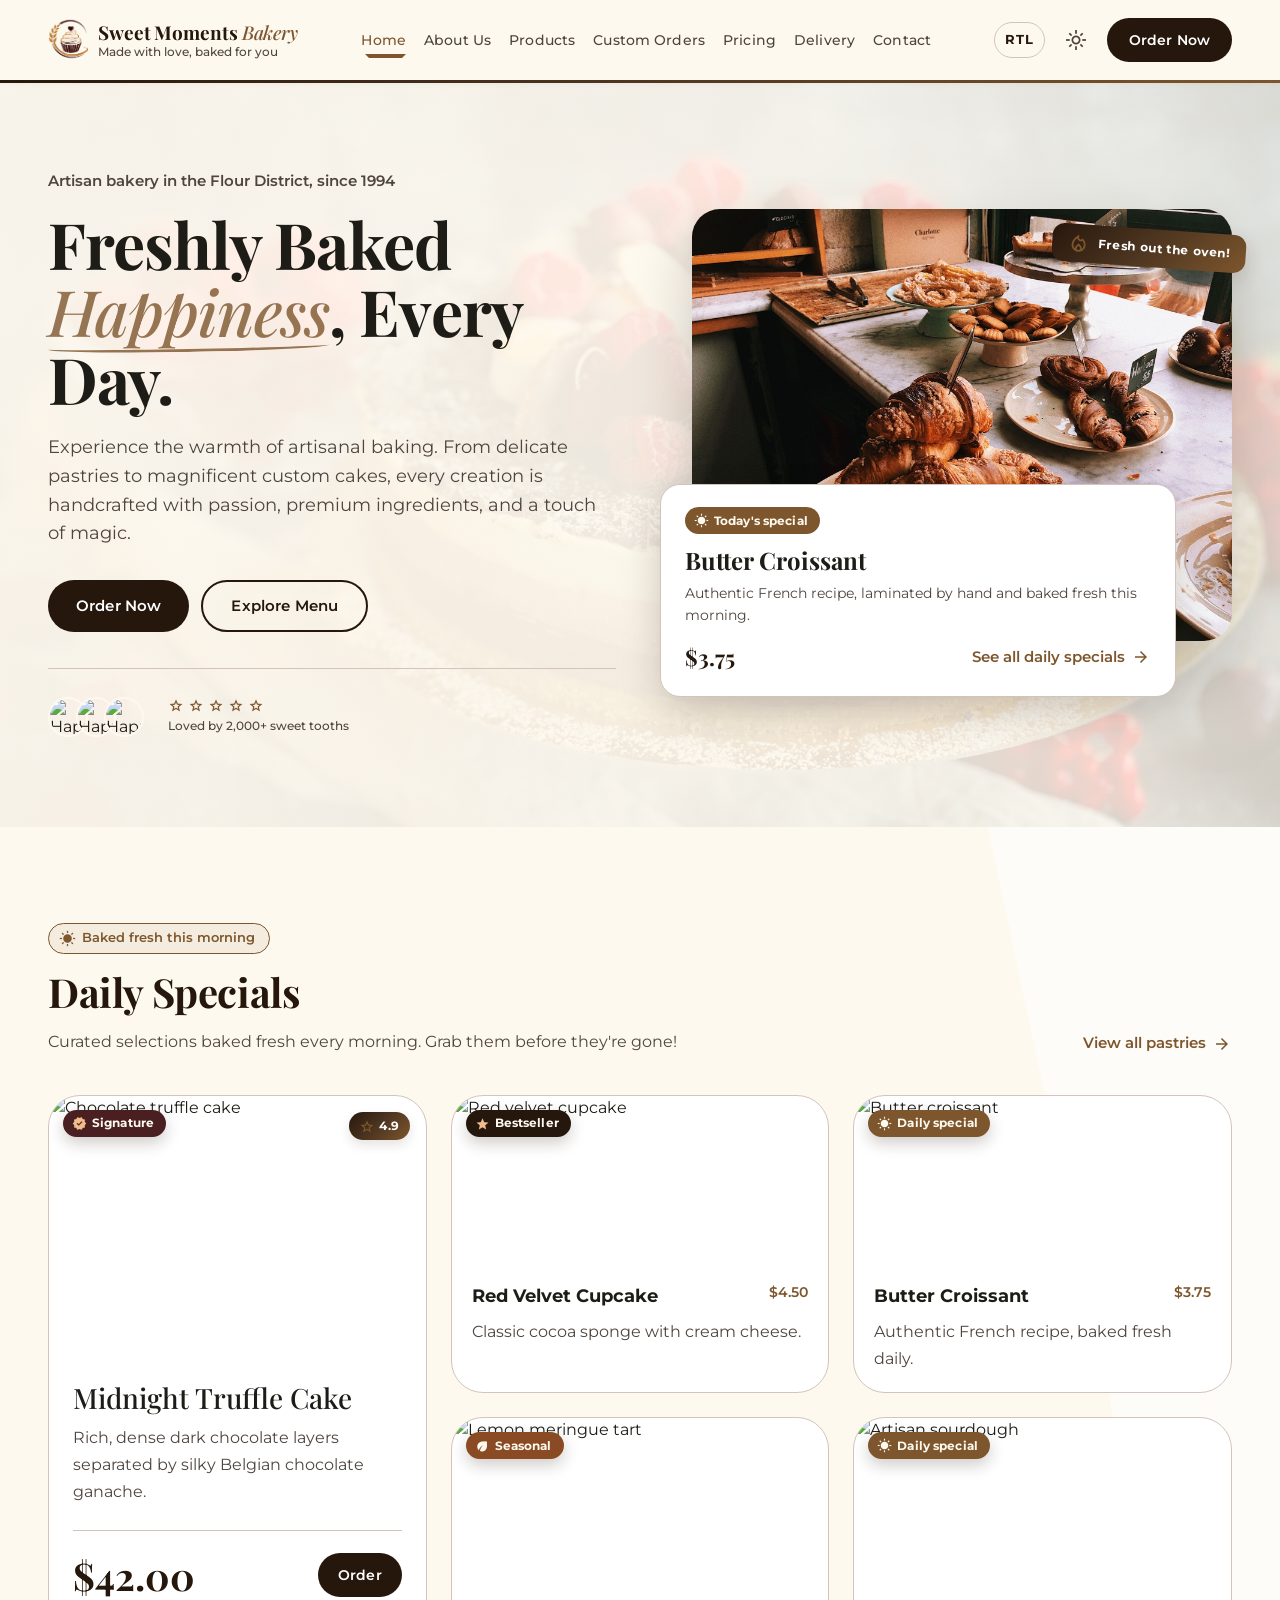
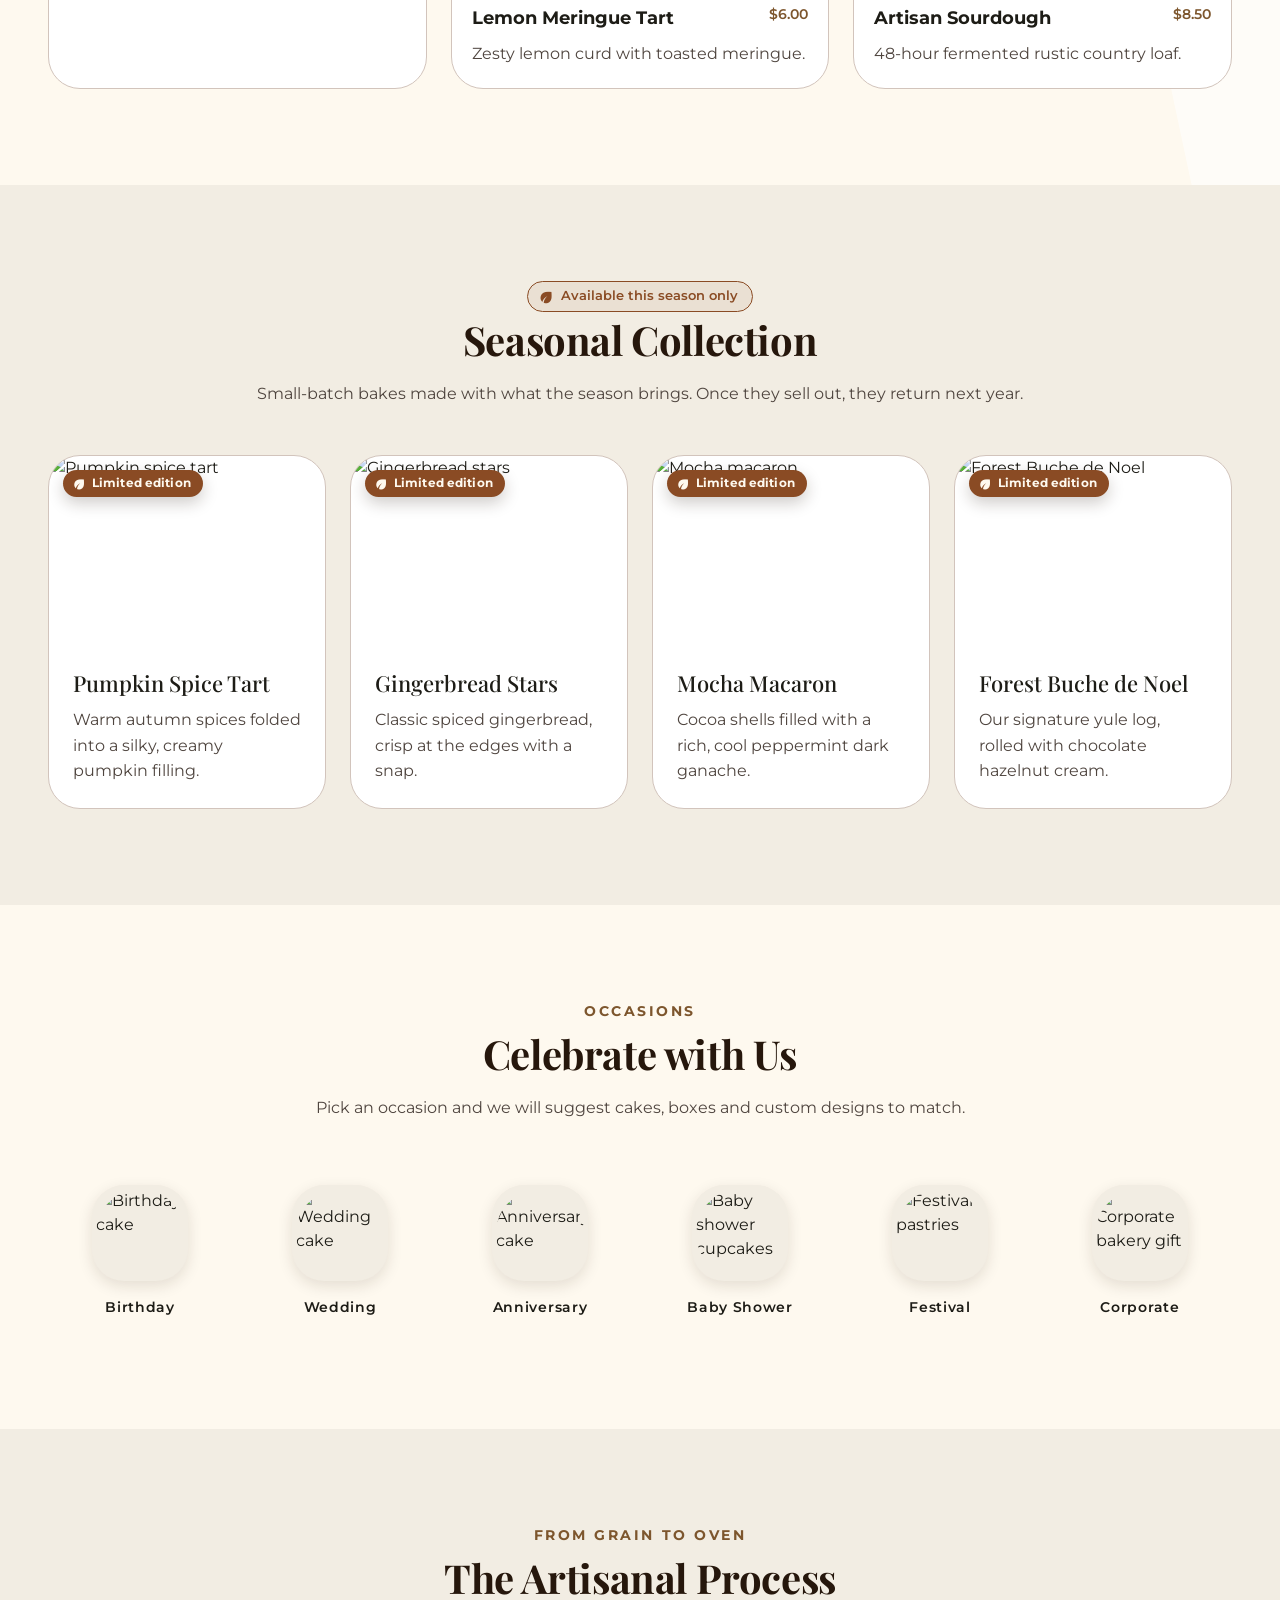
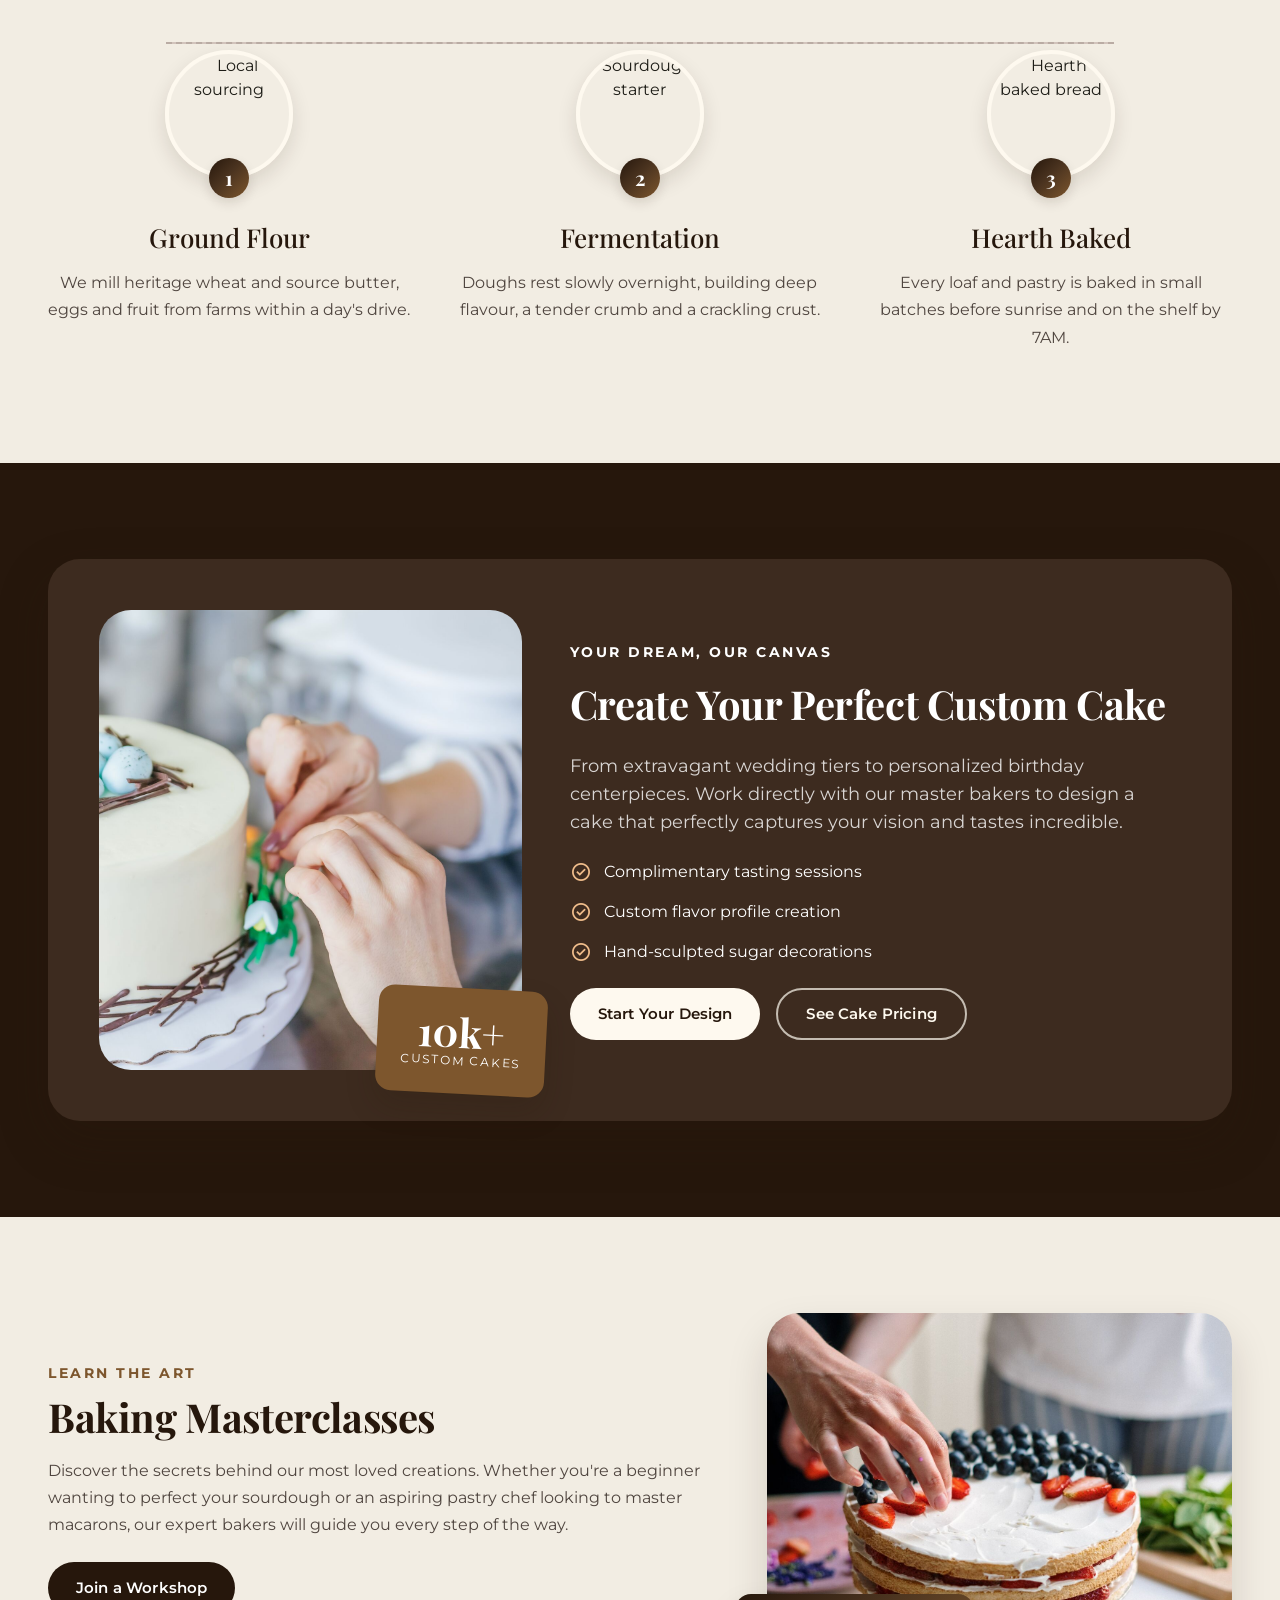
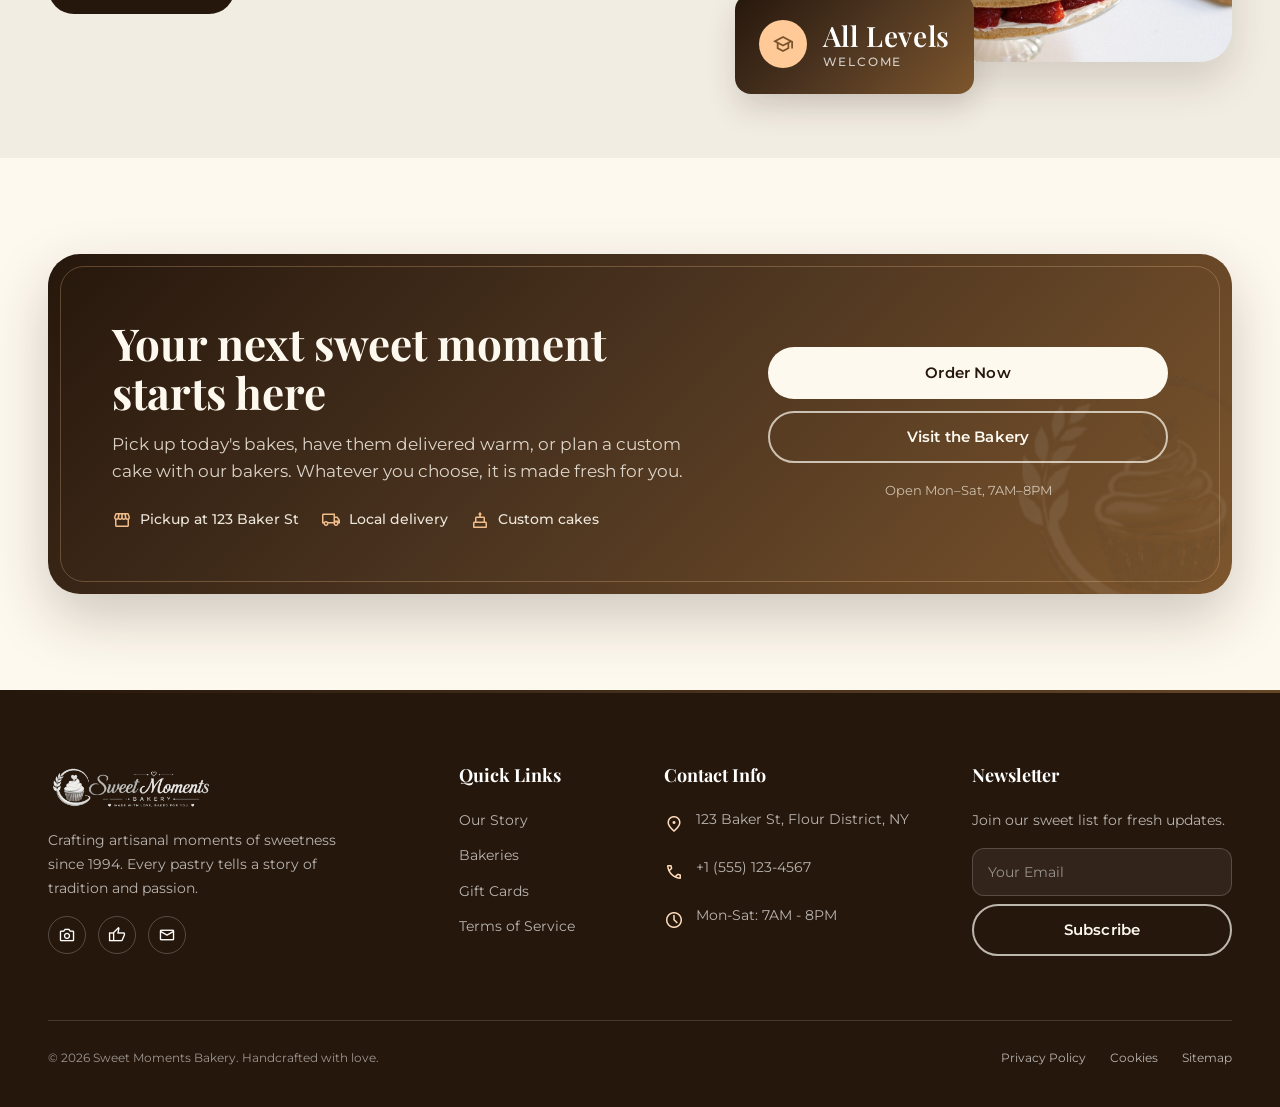
==== commit 69dd10d6: "Add files via upload" ====
--- a/Pages/index.html
+++ b/Pages/index.html
@@ -29,11 +29,12 @@
 
     <link rel="stylesheet" href="../assets/css/main.css">
     <link rel="stylesheet" href="../assets/css/dark-mode.css">
+    <link rel="stylesheet" href="../assets/css/refinements.css">
 </head>
 
 
-<body>
-<script>(function(){try{if(localStorage.getItem("sweetMomentsTheme")==="dark"){document.body.classList.add("dark-mode");}}catch(e){}})();</script>
+<body class="page-home page-home1">
+<script>(function(){try{if(localStorage.getItem("sweetMomentsTheme")==="dark"){document.body.classList.add("dark-mode");}if(localStorage.getItem("sweetMomentsDir")==="rtl"){document.documentElement.setAttribute("dir","rtl");}}catch(e){}})();</script>
 
 
 <!-- =========================================================
@@ -44,238 +45,93 @@
 
     <div class="container-custom">
 
-        <div class="header-inner d-flex align-items-center justify-content-between gap-3">
-
-
-            <!-- LOGO -->
-
-            <div class="d-flex align-items-center gap-3">
-
-                <a
-                    href="index.html"
-                    class="d-flex align-items-center gap-3 text-decoration-none"
-                >
-
-                    <img
-                       src="../assets/images/logo.png"
-                        alt="Sweet Moments Bakery Logo"
-                        class="logo-img"
-                    >
-
-                    <span class="logo-text"></span>
-
-                </a>
-
-            </div>
-
-
-            <!-- DESKTOP NAVIGATION -->
-
-            <nav class="desktop-nav d-none d-xl-flex align-items-center gap-4">
-
-
-                <!-- HOME DROPDOWN -->
-
-                <div class="dropdown">
-
-                    <a
-                        href="#"
-                        class="dropdown-toggle active label-lg"
-                        data-bs-toggle="dropdown"
-                        aria-expanded="false"
-                    >
-                        Home
-                    </a>
-
+        <div class="header-inner">
+
+            <!-- BRAND: icon + readable wordmark + tagline -->
+            <a href="index.html" class="brand" aria-label="Sweet Moments Bakery, home">
+                <img src="../assets/images/icon.png" alt="" class="brand-mark" width="173" height="194">
+                <span class="brand-text">
+                    <span class="brand-name">Sweet Moments <span class="brand-kind">Bakery</span></span>
+                    <span class="brand-tagline">Made with love, baked for you</span>
+                </span>
+            </a>
+
+            <!-- DESKTOP NAVIGATION (xl and up) -->
+            <nav class="desktop-nav d-none d-xl-flex align-items-center" aria-label="Main navigation">
+
+                <div class="dropdown nav-dropdown">
+                    <a href="index.html" class="dropdown-toggle label-lg active" role="button" data-bs-toggle="dropdown" aria-expanded="false">Home</a>
                     <ul class="dropdown-menu">
-
-                        <li>
-                            <a
-                                class="dropdown-item"
-                                href="index.html"
-                            >
-                                Home 01
-                            </a>
-                        </li>
-
-                        <li>
-                            <a
-                                class="dropdown-item"
-                                href="index2.html"
-                            >
-                                Home 02
-                            </a>
-                        </li>
-
+                        <li><a class="dropdown-item active" href="index.html">Home 01</a></li>
+                        <li><a class="dropdown-item" href="index2.html">Home 02</a></li>
                     </ul>
-
-                </div>
-
-
-                <a
-                    href="about.html"
-                    class="label-lg"
-                >
-                    About Us
-                </a>
-
-
-                <a
-                    href="products.html"
-                    class="label-lg"
-                >
-                    Products
-
-                
-
-                </a>
-
-
-                <a
-                    href="Custom cake.html"
-                    class="label-lg"
-                >
-                    Custom Orders
-                </a>
-
-
-                <a
-                    href="pricing.html"
-                    class="label-lg"
-                >
-                    Pricing
-                </a>
-
-
-                <a
-                    href="delivery.html"
-                    class="label-lg"
-                >
-                    Delivery
-                </a>
-
-
-
-                <a
-                    href="Contact.html"
-                    class="label-lg"
-                >
-                    Contact
-                </a>
+                </div>
+
+                <a href="about.html" class="label-lg">About Us</a>
+                <a href="products.html" class="label-lg">Products</a>
+                <a href="Custom cake.html" class="label-lg">Custom Orders</a>
+                <a href="pricing.html" class="label-lg">Pricing</a>
+                <a href="delivery.html" class="label-lg">Delivery</a>
+                <a href="Contact.html" class="label-lg">Contact</a>
 
             </nav>
 
-
             <!-- HEADER ACTIONS -->
-
-            <div class="d-flex align-items-center gap-2 gap-md-3">
-
-
-                <!-- THEME TOGGLE -->
-
-                <button
-                    type="button"
-                    id="themeToggle"
-                    class="header-icon-btn d-none d-md-flex"
-                    aria-label="Switch to dark mode"
-                    title="Switch to dark mode"
-                >
-
-                    <span
-                        class="material-symbols-outlined"
-                        id="themeIcon"
-                    >
-                        light_mode
-                    </span>
-
+            <div class="header-actions">
+
+                <!-- RTL / LTR TOGGLE (tablet and up; inside the menu on phones) -->
+                <button type="button" class="dir-toggle js-dir-toggle d-none d-sm-inline-flex" aria-pressed="false" aria-label="Switch to right-to-left layout" title="Switch to right-to-left layout">
+                    <span class="js-dir-short" aria-hidden="true">RTL</span>
                 </button>
 
-
-
-                </button> 
-
-
-                <!-- ORDER NOW -->
-<a href="Custom cake.html" class="card-btn-link">
-                <button
-                    type="button"
-                    class="btn btn-primary-custom rounded-pill px-4 py-2 d-none d-md-block label-lg"
-                >
-                    Order Now
+                <!-- THEME TOGGLE (wired by the page's dark-mode script) -->
+                <button type="button" id="themeToggle" class="header-icon-btn d-none d-sm-flex" aria-label="Switch to dark mode" title="Switch to dark mode">
+                    <span class="material-symbols-outlined" id="themeIcon" aria-hidden="true">light_mode</span>
                 </button>
-</a>
-
-              
-
-                <!-- MOBILE MENU -->
-
-                <button
-                    class="navbar-toggler d-xl-none"
-                    type="button"
-                    data-bs-toggle="collapse"
-                    data-bs-target="#mobileNavigation"
-                    aria-controls="mobileNavigation"
-                    aria-expanded="false"
-                    aria-label="Toggle navigation"
-                >
-
-                    <span class="material-symbols-outlined">
-                        menu
-                    </span>
-
+
+                <!-- ORDER NOW: always visible in the header, at every screen width -->
+                <a href="Custom cake.html" class="btn btn-primary-custom btn-header">Order Now</a>
+
+                <!-- MOBILE MENU TRIGGER -->
+                <button class="navbar-toggler d-xl-none" type="button" data-bs-toggle="collapse" data-bs-target="#mobileNavigation" aria-controls="mobileNavigation" aria-expanded="false" aria-label="Open menu">
+                    <span class="material-symbols-outlined" aria-hidden="true">menu</span>
                 </button>
 
             </div>
 
         </div>
 
-
-        <!-- MOBILE NAVIGATION -->
-
-        <div
-            class="collapse d-xl-none mobile-menu"
-            id="mobileNavigation"
-        >
-
-            <nav>
-
-                <a
-                    href="index.html"
-                    class="active"
-                >
-                    Home
-                </a>
-
-                <a href="about.html">
-                    About Us
-                </a>
-
-                <a href="products.html">
-                    Products
-                </a>
-
-                <a href="Custom cake.html">
-                    Custom Orders
-                </a>
-
-                <a href="pricing.html">
-                    Pricing
-                </a>
-
-                <a href="delivery.html">
-                    Delivery
-                </a>
-
-                <a href="Contact.html">
-                    Contact
-                </a>
-
-                <button
-                    type="button"
-                    class="btn btn-primary-custom w-100 rounded-pill py-3 mt-2"
-                >
-                    Order Now
-                </button>
+        <!-- MOBILE / TABLET NAVIGATION (below 1200px) -->
+        <div class="collapse d-xl-none mobile-menu" id="mobileNavigation">
+
+            <nav aria-label="Mobile navigation">
+
+                <div class="mobile-home-group">
+                    <span class="mobile-group-label">Home</span>
+                    <div class="mobile-home-links">
+                        <a href="index.html" class="mobile-home-link active">Home 01</a>
+                        <a href="index2.html" class="mobile-home-link">Home 02</a>
+                    </div>
+                </div>
+
+                <a href="about.html" class="mobile-link">About Us</a>
+                <a href="products.html" class="mobile-link">Products</a>
+                <a href="Custom cake.html" class="mobile-link">Custom Orders</a>
+                <a href="pricing.html" class="mobile-link">Pricing</a>
+                <a href="delivery.html" class="mobile-link">Delivery</a>
+                <a href="Contact.html" class="mobile-link">Contact</a>
+
+                <!-- display tools: only shown on phones, where the header icons are hidden -->
+                <div class="mobile-tools d-sm-none">
+                    <button type="button" class="mobile-tool js-theme-proxy" aria-pressed="false">
+                        <span class="material-symbols-outlined" aria-hidden="true">light_mode</span>
+                        <span class="js-theme-label">Dark mode</span>
+                    </button>
+                    <button type="button" class="mobile-tool js-dir-toggle" aria-pressed="false">
+                        <span class="dir-badge js-dir-short" aria-hidden="true">RTL</span>
+                        <span class="js-dir-label">Right-to-left</span>
+                    </button>
+                </div>
 
             </nav>
 
@@ -292,90 +148,35 @@
 
 <main id="home">
 
-
     <!-- =====================================================
-         HERO
+         HERO — two-column: message + actions | today's special
     ===================================================== -->
 
-    <section class="hero-section">
-
-        <div
-            class="hero-background"
-            style="background-image:url('../assets/images/banner.jpg');"
-        ></div>
-
-
+    <section class="hero-section hero-split">
+
+        <div class="hero-background" style="background-image:url('../assets/images/banner.jpg');"></div>
         <div class="hero-overlay"></div>
 
-
         <div class="container-custom hero-content">
 
             <div class="row align-items-center g-5">
 
-
-                <!-- HERO CONTENT -->
-
-                <div class="col-lg-7">
-
-                    <div class="d-flex align-items-center gap-3 mb-3">
-
-                        <span class="hero-label-line"></span>
-
-                       
-
-                    </div>
-
-
-                    <h1 class="hero-title mb-4">
-
-                        Freshly Baked
-
-                        <br>
-
-                        <span class="hero-happiness">
-                            Happiness
-                        </span>,
-
-                        <br>
-
-                        Every Day.
-
+                <div class="col-lg-6 hero-copy">
+
+                    <p class="hero-kicker">Artisan bakery in the Flour District, since 1994</p>
+
+                    <h1 class="hero-title">
+                        Freshly Baked <span class="hero-happiness">Happiness</span>, Every Day.
                     </h1>
 
-
-                    <p class="body-lg hero-description mt-3">
-
+                    <p class="body-lg hero-description">
                         Experience the warmth of artisanal baking. From delicate pastries to magnificent custom cakes, every creation is handcrafted with passion, premium ingredients, and a touch of magic.
-
                     </p>
 
-
-                    <div class="hero-buttons d-flex flex-wrap align-items-center gap-3 mt-4">
-<a href="custom-cake.html" class="card-btn-link">
-                        <button
-                            type="button"
-                            class="btn btn-primary-custom px-4 px-md-5 py-3 rounded-3 label-lg"
-                        >
-                            Order Now
-                        </button></a>
-                        <a href="products.html" class="card-btn-link">
-                        <button
-                            type="button"
-                            class="btn btn-light-custom px-4 px-md-5 py-3 rounded-3 label-lg d-flex align-items-center justify-content-center gap-2"
-                        >
-
-                            Explore Menu
-
-                            <span class="material-symbols-outlined text-secondary-custom">
-                                arrow_forward
-                            </span>
-
-                        </button>
-</a>
-                    </div>
-
-
-                    <!-- SOCIAL PROOF -->
+                    <div class="hero-buttons">
+                        <a href="Custom cake.html" class="btn btn-primary-custom">Order Now</a>
+                        <a href="products.html" class="btn btn-secondary-custom">Explore Menu</a>
+                    </div>
 
                     <div class="social-proof d-flex align-items-center gap-4">
 
@@ -450,28 +251,25 @@
 
                 </div>
 
-
-                <!-- HERO IMAGE -->
-
-                <div class="col-lg-5 d-none d-lg-flex justify-content-end">
-
-                    <div class="hero-image-wrapper">
-
-                        <img
-                            src="../assets/images/pexels-yulia-oliinychenko-849416506-19651272.jpg"
-                            alt="Fresh croissant"
-                        >
+                <div class="col-lg-6">
+
+                    <div class="hero-showcase">
+
+                        <img class="hero-showcase-image" src="../assets/images/pexels-zvolskiy-2245293.jpg" alt="Tray of golden butter croissants on the bakery counter">
+
+                        <div class="hero-showcase-card">
+                            <span class="offer-tag offer-tag--daily"><span class="material-symbols-outlined" aria-hidden="true">wb_sunny</span>Today's special</span>
+                            <h2 class="hero-showcase-title">Butter Croissant</h2>
+                            <p class="hero-showcase-text">Authentic French recipe, laminated by hand and baked fresh this morning.</p>
+                            <div class="hero-showcase-meta">
+                                <span class="price">$3.75</span>
+                                <a href="#products" class="link-arrow">See all daily specials <span class="material-symbols-outlined" aria-hidden="true">arrow_forward</span></a>
+                            </div>
+                        </div>
 
                         <div class="fresh-badge">
-
-                            <span class="material-symbols-outlined">
-                                local_fire_department
-                            </span>
-
-                            <span class="label-sm fw-bold">
-                                Fresh out the oven!
-                            </span>
-
+                            <span class="material-symbols-outlined" aria-hidden="true">local_fire_department</span>
+                            <span class="label-sm fw-bold">Fresh out the oven!</span>
                         </div>
 
                     </div>
@@ -484,311 +282,275 @@
 
     </section>
 
-
     <!-- =====================================================
-         DAILY SPECIALS
+         DAILY SPECIALS — key offering
     ===================================================== -->
 
-    <section
-        id="products"
-        class="specials-section section-padding"
-    >
+    <section id="products" class="specials-section section-padding offer-section">
 
         <div class="specials-decoration"></div>
 
-
-        <div
-            class="container-custom position-relative"
-            style="z-index:2;"
-        >
-
-
-            <!-- HEADER -->
-
-            <div class="row align-items-end g-4">
-
-                <div class="col-md-8">
-
-                    <span class="section-eyebrow d-block mb-2">
-                        Our Favorites
-                    </span>
-
-                    <h2 class="section-title mb-0">
-                        Daily Specials
-                    </h2>
-
-                    <p class="body-md section-description mt-3 mb-0">
-                        Curated selections baked fresh every morning. Grab them before they're gone!
-                    </p>
-
-                </div>
-
-
-                <div class="col-md-4 text-md-end">
-<a href="products.html" class="card-btn-link">
-                    <button
-                        type="button"
-                        class="btn p-0 text-primary-custom label-lg"
-                    >
-
-                        View All Pastries
-
-                        <span
-                            class="material-symbols-outlined align-middle text-secondary-custom"
-                            style="font-size:20px;"
-                        >
-                            arrow_forward
-                        </span>
-
-                    </button>
-</a>
-                </div>
-
-            </div>
-
-
-            <!-- PRODUCTS -->
-
-            <div class="row g-4 mt-4 align-items-stretch">
-
-
-                <!-- LARGE CARD -->
+        <div class="container-custom position-relative" style="z-index:2;">
+
+            <div class="section-head section-head--split">
+                <div>
+                    <span class="offer-marker offer-marker--daily"><span class="material-symbols-outlined" aria-hidden="true">wb_sunny</span>Baked fresh this morning</span>
+                    <h2 class="section-title">Daily Specials</h2>
+                    <p class="body-md section-description">Curated selections baked fresh every morning. Grab them before they're gone!</p>
+                </div>
+                <a href="products.html" class="link-arrow">View all pastries <span class="material-symbols-outlined" aria-hidden="true">arrow_forward</span></a>
+            </div>
+
+            <div class="row g-4 align-items-stretch">
 
                 <div class="col-lg-4">
-
-                    <div class="special-card h-100">
-
+                    <article class="special-card key-offer key-offer--hero h-100">
                         <div class="special-card-image large-special-image">
-
-                            <img
-                                src="https://lh3.googleusercontent.com/aida-public/[base64]"
-                                alt="Chocolate truffle cake"
-                            >
-
-                            <div class="rating-badge">
-
-                                <span class="material-symbols-outlined">
-                                    star
-                                </span>
-
-                                4.9
-
+                            <img src="https://lh3.googleusercontent.com/aida-public/[base64]" alt="Chocolate truffle cake">
+                            <span class="offer-tag offer-tag--signature"><span class="material-symbols-outlined" aria-hidden="true">verified</span>Signature</span>
+                            <div class="rating-badge"><span class="material-symbols-outlined" aria-hidden="true">star</span> 4.9</div>
+                        </div>
+                        <div class="special-card-body d-flex flex-column">
+                            <h3 class="special-card-title">Midnight Truffle Cake</h3>
+                            <p class="body-md section-description mb-4">Rich, dense dark chocolate layers separated by silky Belgian chocolate ganache.</p>
+                            <div class="special-card-foot mt-auto">
+                                <span class="price">$42.00</span>
+                                <a href="Custom cake.html" class="btn btn-primary-custom btn-compact">Order</a>
                             </div>
-
-                            <div class="signature-badge">
-                                Signature
-                            </div>
-
-                        </div>
-
-
-                        <div class="special-card-body d-flex flex-column">
-
-                            <h3 class="special-card-title">
-                                Midnight Truffle Cake
+                        </div>
+                    </article>
+                </div>
+
+                <div class="col-lg-8">
+                    <div class="row g-4">
+                        <div class="col-md-6">
+                            <article class="special-card key-offer">
+                                <div class="small-special-image special-card-image">
+                                    <img src="https://lh3.googleusercontent.com/aida-public/[base64]" alt="Red velvet cupcake">
+                                    <span class="offer-tag offer-tag--bestseller"><span class="material-symbols-outlined" aria-hidden="true">star</span>Bestseller</span>
+                                </div>
+                                <div class="small-card-body">
+                                    <div class="d-flex justify-content-between gap-3 mb-2">
+                                        <h3 class="small-card-title mb-0">Red Velvet Cupcake</h3>
+                                        <span class="small-price">$4.50</span>
+                                    </div>
+                                    <p class="body-md section-description mb-0">Classic cocoa sponge with cream cheese.</p>
+                                </div>
+                            </article>
+                        </div>
+                        <div class="col-md-6">
+                            <article class="special-card key-offer">
+                                <div class="small-special-image special-card-image">
+                                    <img src="https://lh3.googleusercontent.com/aida-public/[base64]" alt="Butter croissant">
+                                    <span class="offer-tag offer-tag--daily"><span class="material-symbols-outlined" aria-hidden="true">wb_sunny</span>Daily special</span>
+                                </div>
+                                <div class="small-card-body">
+                                    <div class="d-flex justify-content-between gap-3 mb-2">
+                                        <h3 class="small-card-title mb-0">Butter Croissant</h3>
+                                        <span class="small-price">$3.75</span>
+                                    </div>
+                                    <p class="body-md section-description mb-0">Authentic French recipe, baked fresh daily.</p>
+                                </div>
+                            </article>
+                        </div>
+                        <div class="col-md-6">
+                            <article class="special-card key-offer">
+                                <div class="small-special-image special-card-image">
+                                    <img src="https://lh3.googleusercontent.com/aida-public/[base64]" alt="Lemon meringue tart">
+                                    <span class="offer-tag offer-tag--seasonal"><span class="material-symbols-outlined" aria-hidden="true">eco</span>Seasonal</span>
+                                </div>
+                                <div class="small-card-body">
+                                    <div class="d-flex justify-content-between gap-3 mb-2">
+                                        <h3 class="small-card-title mb-0">Lemon Meringue Tart</h3>
+                                        <span class="small-price">$6.00</span>
+                                    </div>
+                                    <p class="body-md section-description mb-0">Zesty lemon curd with toasted meringue.</p>
+                                </div>
+                            </article>
+                        </div>
+                        <div class="col-md-6">
+                            <article class="special-card key-offer">
+                                <div class="small-special-image special-card-image">
+                                    <img src="https://lh3.googleusercontent.com/aida-public/[base64]" alt="Artisan sourdough">
+                                    <span class="offer-tag offer-tag--daily"><span class="material-symbols-outlined" aria-hidden="true">wb_sunny</span>Daily special</span>
+                                </div>
+                                <div class="small-card-body">
+                                    <div class="d-flex justify-content-between gap-3 mb-2">
+                                        <h3 class="small-card-title mb-0">Artisan Sourdough</h3>
+                                        <span class="small-price">$8.50</span>
+                                    </div>
+                                    <p class="body-md section-description mb-0">48-hour fermented rustic country loaf.</p>
+                                </div>
+                            </article>
+                        </div>
+                    </div>
+                </div>
+
+            </div>
+
+        </div>
+
+    </section>
+
+    <!-- =====================================================
+         SEASONAL COLLECTION
+    ===================================================== -->
+
+    <section class="seasonal-section section-padding offer-section">
+
+        <div class="container-custom">
+
+            <div class="text-center mb-5">
+
+                <span class="offer-marker offer-marker--seasonal"><span class="material-symbols-outlined" aria-hidden="true">eco</span>Available this season only</span>
+
+                <h2 class="section-title mb-0">
+                    Seasonal Collection
+                </h2>
+
+                <p class="body-md section-description mt-3 mb-0">Small-batch bakes made with what the season brings. Once they sell out, they return next year.</p>
+
+            </div>
+
+
+            <div class="row g-4">
+
+
+                <!-- PUMPKIN -->
+
+                <div class="col-sm-6 col-lg-3">
+
+                    <div class="seasonal-card key-offer">
+
+                        <div class="seasonal-image">
+
+                            <img
+                                src="https://lh3.googleusercontent.com/aida-public/[base64]"
+                                alt="Pumpkin spice tart"
+                            >
+
+                            <span class="offer-tag offer-tag--seasonal"><span class="material-symbols-outlined" aria-hidden="true">eco</span>Limited edition</span>
+
+                        </div>
+
+                        <div class="seasonal-card-body">
+
+                            <h3 class="seasonal-card-title">
+                                Pumpkin Spice Tart
                             </h3>
 
-                            <p class="body-md section-description mb-4">
-                                Rich, dense dark chocolate layers separated by silky Belgian chocolate ganache.
+                            <p class="body-md section-description mb-0">
+
+                                Warm autumn spices folded into a silky, creamy pumpkin filling.
+
                             </p>
 
-                            <div
-                                class="d-flex align-items-center justify-content-between border-top pt-3 mt-auto"
-                                style="border-color:rgba(129,117,110,.3)!important;"
-                            >
-
-                                <span class="price">
-                                    $42.00
-                                </span>
-
-                                <button
-                                    type="button"
-                                    class="add-cart-btn"
-                                    aria-label="Add to cart"
-                                >
-
-                                    <span class="material-symbols-outlined">
-                                        add_shopping_cart
-                                    </span>
-
-                                </button>
-
-                            </div>
-
-                        </div>
-
-                    </div>
-
-                </div>
-
-
-                <!-- SMALL CARDS -->
-
-                <div class="col-lg-8">
-
-                    <div class="row g-4">
-
-
-                        <!-- RED VELVET -->
-
-                        <div class="col-md-6">
-
-                            <div class="special-card">
-
-                                <div class="small-special-image special-card-image">
-
-                                    <img
-                                        src="https://lh3.googleusercontent.com/aida-public/[base64]"
-                                        alt="Red velvet cupcake"
-                                    >
-
-                                </div>
-
-                                <div class="small-card-body">
-
-                                    <div class="d-flex justify-content-between gap-3 mb-2">
-
-                                        <h3 class="small-card-title mb-0">
-                                            Red Velvet Cupcake
-                                        </h3>
-
-                                        <span class="small-price">
-                                            $4.50
-                                        </span>
-
-                                    </div>
-
-                                    <p class="body-md section-description mb-0">
-                                        Classic cocoa sponge with cream cheese.
-                                    </p>
-
-                                </div>
-
-                            </div>
-
-                        </div>
-
-
-                        <!-- CROISSANT -->
-
-                        <div class="col-md-6">
-
-                            <div class="special-card">
-
-                                <div class="small-special-image special-card-image">
-
-                                    <img
-                                        src="https://lh3.googleusercontent.com/aida-public/[base64]"
-                                        alt="Butter croissant"
-                                    >
-
-                                </div>
-
-                                <div class="small-card-body">
-
-                                    <div class="d-flex justify-content-between gap-3 mb-2">
-
-                                        <h3 class="small-card-title mb-0">
-                                            Butter Croissant
-                                        </h3>
-
-                                        <span class="small-price">
-                                            $3.75
-                                        </span>
-
-                                    </div>
-
-                                    <p class="body-md section-description mb-0">
-                                        Authentic French recipe, baked fresh daily.
-                                    </p>
-
-                                </div>
-
-                            </div>
-
-                        </div>
-
-
-                        <!-- LEMON TART -->
-
-                        <div class="col-md-6">
-
-                            <div class="special-card">
-
-                                <div class="small-special-image special-card-image">
-
-                                    <img
-                                        src="https://lh3.googleusercontent.com/aida-public/[base64]"
-                                        alt="Lemon meringue tart"
-                                    >
-
-                                    <div class="seasonal-badge">
-                                        Seasonal
-                                    </div>
-
-                                </div>
-
-                                <div class="small-card-body">
-
-                                    <div class="d-flex justify-content-between gap-3 mb-2">
-
-                                        <h3 class="small-card-title mb-0">
-                                            Lemon Meringue Tart
-                                        </h3>
-
-                                        <span class="small-price">
-                                            $6.00
-                                        </span>
-
-                                    </div>
-
-                                    <p class="body-md section-description mb-0">
-                                        Zesty lemon curd with toasted meringue.
-                                    </p>
-
-                                </div>
-
-                            </div>
-
-                        </div>
-
-
-                        <!-- SOURDOUGH -->
-
-                        <div class="col-md-6">
-
-                            <div class="special-card">
-
-                                <div class="small-special-image special-card-image">
-
-                                    <img
-                                        src="https://lh3.googleusercontent.com/aida-public/[base64]"
-                                        alt="Artisan sourdough"
-                                    >
-
-                                </div>
-
-                                <div class="small-card-body">
-
-                                    <div class="d-flex justify-content-between gap-3 mb-2">
-
-                                        <h3 class="small-card-title mb-0">
-                                            Artisan Sourdough
-                                        </h3>
-
-                                        <span class="small-price">
-                                            $8.50
-                                        </span>
-
-                                    </div>
-
-                                    <p class="body-md section-description mb-0">
-                                        48-hour fermented rustic country loaf.
-                                    </p>
-
-                                </div>
-
-                            </div>
+                        </div>
+
+                    </div>
+
+                </div>
+
+
+                <!-- GINGERBREAD -->
+
+                <div class="col-sm-6 col-lg-3">
+
+                    <div class="seasonal-card key-offer">
+
+                        <div class="seasonal-image">
+
+                            <img
+                                src="https://lh3.googleusercontent.com/aida-public/[base64]"
+                                alt="Gingerbread stars"
+                            >
+
+                            <span class="offer-tag offer-tag--seasonal"><span class="material-symbols-outlined" aria-hidden="true">eco</span>Limited edition</span>
+
+                        </div>
+
+                        <div class="seasonal-card-body">
+
+                            <h3 class="seasonal-card-title">
+                                Gingerbread Stars
+                            </h3>
+
+                            <p class="body-md section-description mb-0">
+
+                                Classic spiced gingerbread, crisp at the edges with a snap.
+
+                            </p>
+
+                        </div>
+
+                    </div>
+
+                </div>
+
+
+                <!-- MACARON -->
+
+                <div class="col-sm-6 col-lg-3">
+
+                    <div class="seasonal-card key-offer">
+
+                        <div class="seasonal-image">
+
+                            <img
+                                src="https://lh3.googleusercontent.com/aida-public/[base64]"
+                                alt="Mocha macaron"
+                            >
+
+                            <span class="offer-tag offer-tag--seasonal"><span class="material-symbols-outlined" aria-hidden="true">eco</span>Limited edition</span>
+
+                        </div>
+
+                        <div class="seasonal-card-body">
+
+                            <h3 class="seasonal-card-title">
+                                Mocha Macaron
+                            </h3>
+
+                            <p class="body-md section-description mb-0">
+
+Cocoa shells filled with a rich, cool peppermint dark ganache.
+                            </p>
+
+                        </div>
+
+                    </div>
+
+                </div>
+
+
+                <!-- BUCHE -->
+
+                <div class="col-sm-6 col-lg-3">
+
+                    <div class="seasonal-card key-offer">
+
+                        <div class="seasonal-image">
+
+                            <img
+                                src="https://lh3.googleusercontent.com/aida-public/[base64]"
+                                alt="Forest Buche de Noel"
+                            >
+
+                            <span class="offer-tag offer-tag--seasonal"><span class="material-symbols-outlined" aria-hidden="true">eco</span>Limited edition</span>
+
+                        </div>
+
+                        <div class="seasonal-card-body">
+
+                            <h3 class="seasonal-card-title">
+                                Forest Buche de Noel
+                            </h3>
+
+                            <p class="body-md section-description mb-0">
+
+                                Our signature yule log, rolled with chocolate hazelnut cream.
+
+                            </p>
 
                         </div>
 
@@ -801,7 +563,6 @@
         </div>
 
     </section>
-
 
     <!-- =====================================================
          CATEGORIES
@@ -821,7 +582,7 @@
                     Celebrate with Us
                 </h2>
 
-                <div class="section-divider"></div>
+                <p class="body-md section-description mt-3 mb-0">Pick an occasion and we will suggest cakes, boxes and custom designs to match.</p>
 
             </div>
 
@@ -833,7 +594,7 @@
 
                 <div class="col-6 col-md-4 col-lg-2">
 
-                    <a href="#" class="category-item">
+                    <a href="products.html" class="category-item">
 
                         <div class="category-image">
 
@@ -857,7 +618,7 @@
 
                 <div class="col-6 col-md-4 col-lg-2">
 
-                    <a href="#" class="category-item">
+                    <a href="products.html" class="category-item">
 
                         <div class="category-image">
 
@@ -881,7 +642,7 @@
 
                 <div class="col-6 col-md-4 col-lg-2">
 
-                    <a href="#" class="category-item">
+                    <a href="products.html" class="category-item">
 
                         <div class="category-image">
 
@@ -905,7 +666,7 @@
 
                 <div class="col-6 col-md-4 col-lg-2">
 
-                    <a href="#" class="category-item">
+                    <a href="products.html" class="category-item">
 
                         <div class="category-image">
 
@@ -929,7 +690,7 @@
 
                 <div class="col-6 col-md-4 col-lg-2">
 
-                    <a href="#" class="category-item">
+                    <a href="products.html" class="category-item">
 
                         <div class="category-image">
 
@@ -953,7 +714,7 @@
 
                 <div class="col-6 col-md-4 col-lg-2">
 
-                    <a href="#" class="category-item">
+                    <a href="products.html" class="category-item">
 
                         <div class="category-image">
 
@@ -978,6 +739,135 @@
 
     </section>
 
+    <!-- =====================================================
+         ARTISANAL PROCESS
+    ===================================================== -->
+
+    <section class="process-section section-padding">
+
+        <div class="container-custom">
+
+            <div class="text-center mb-5">
+
+                <span class="section-eyebrow d-block mb-2">
+                    From Grain to Oven
+                </span>
+
+                <h2 class="section-title mb-0">
+                    The Artisanal Process
+                </h2>
+
+                
+
+            </div>
+
+
+            <div class="process-wrapper">
+
+                <div class="process-line"></div>
+
+
+                <div class="row g-5">
+
+
+                    <!-- STEP 1 -->
+
+                    <div class="col-md-4">
+
+                        <div class="process-step">
+
+                            <img
+                                class="process-image"
+                                src="https://lh3.googleusercontent.com/aida-public/[base64]"
+                                alt="Local sourcing"
+                            >
+
+                            <div class="process-number">
+                                1
+                            </div>
+
+                            <h3 class="process-title">
+                              Ground Flour
+                            </h3>
+
+                            <p class="body-md section-description">
+
+                               We mill heritage wheat and source butter, eggs and fruit from farms within a day's drive.
+
+                            </p>
+
+                        </div>
+
+                    </div>
+
+
+                    <!-- STEP 2 -->
+
+                    <div class="col-md-4">
+
+                        <div class="process-step">
+
+                            <img
+                                class="process-image"
+                                src="https://lh3.googleusercontent.com/aida-public/[base64]"
+                                alt="Sourdough starter"
+                            >
+
+                            <div class="process-number">
+                                2
+                            </div>
+
+                            <h3 class="process-title">
+                                 Fermentation
+                            </h3>
+
+                            <p class="body-md section-description">
+
+                               Doughs rest slowly overnight, building deep flavour, a tender crumb and a crackling crust.
+                            </p>
+
+                        </div>
+
+                    </div>
+
+
+                    <!-- STEP 3 -->
+
+                    <div class="col-md-4">
+
+                        <div class="process-step">
+
+                            <img
+                                class="process-image"
+                                src="https://lh3.googleusercontent.com/aida-public/[base64]"
+                                alt="Hearth baked bread"
+                            >
+
+                            <div class="process-number">
+                                3
+                            </div>
+
+                            <h3 class="process-title">
+                                Hearth Baked
+                            </h3>
+
+                            <p class="body-md section-description">
+
+                               Every loaf and pastry is baked in small batches before sunrise and on the shelf by 7AM.
+
+                            </p>
+
+                        </div>
+
+                    </div>
+
+                </div>
+
+            </div>
+
+        </div>
+
+    </section>
 
     <!-- =====================================================
          CUSTOM ORDER
@@ -995,7 +885,7 @@
                 <div class="row align-items-center g-5">
 
 
-                    <div class="col-lg-6">
+                    <div class="col-lg-5">
 
                         <div class="position-relative">
 
@@ -1022,7 +912,7 @@
                     </div>
 
 
-                    <div class="col-lg-6">
+                    <div class="col-lg-7">
 
                         <span class="label-lg custom-eyebrow text-uppercase letter-spacing-widest">
                             Your Dream, Our Canvas
@@ -1075,14 +965,10 @@
 
                         </ul>
 
-<a href="index.html" class="card-btn-link">
-                        <button
-                            type="button"
-                            class="btn btn-secondary-custom px-4 px-md-5 py-3 rounded-3 mt-4 label-lg"
-                        >
-                            Start Your Design
-                        </button>
-                        </a>
+<div class="d-flex flex-wrap gap-3 mt-4">
+                            <a href="Custom cake.html" class="btn btn-primary-custom">Start Your Design</a>
+                            <a href="pricing.html" class="btn btn-secondary-custom">See Cake Pricing</a>
+                        </div>
                     </div>
 
                 </div>
@@ -1092,7 +978,6 @@
         </div>
 
     </section>
-
 
     <!-- =====================================================
          MASTERCLASS
@@ -1105,7 +990,7 @@
             <div class="row align-items-center g-5">
 
 
-                <div class="col-lg-6">
+                <div class="col-lg-7">
 
                     <span class="section-eyebrow">
                         Learn The Art
@@ -1120,18 +1005,13 @@
                         Discover the secrets behind our most loved creations. Whether you're a beginner wanting to perfect your sourdough or an aspiring pastry chef looking to master macarons, our expert bakers will guide you every step of the way.
 
                     </p>
-<a href="index.html" class="card-btn-link">
-                    <button
-                        type="button"
-                        class="btn btn-primary-custom px-4 px-md-5 py-3 rounded-3 mt-4 label-lg"
-                    >
-                        Join a Workshop
-                    </button>
-</a>
-                </div>
-
-
-                <div class="col-lg-6">
+<div class="d-flex flex-wrap gap-3 mt-4">
+                        <a href="Contact.html" class="btn btn-primary-custom">Join a Workshop</a>
+                    </div>
+                </div>
+
+
+                <div class="col-lg-5">
 
                     <div class="masterclass-image-wrapper">
 
@@ -1175,319 +1055,33 @@
 
     </section>
 
-
     <!-- =====================================================
-         SEASONAL COLLECTION
+         CLOSING CTA (shared .closing-cta component)
     ===================================================== -->
-
-    <section class="seasonal-section section-padding">
-
+    <section class="closing-cta" aria-labelledby="closing-cta-home1">
         <div class="container-custom">
-
-            <div class="text-center mb-5">
-
-                <span class="section-eyebrow d-block mb-2">
-                    Taste of the Season
-                </span>
-
-                <h2 class="section-title mb-0">
-                    Seasonal Collection
-                </h2>
-
-                <div class="section-divider"></div>
-
-            </div>
-
-
-            <div class="row g-4">
-
-
-                <!-- PUMPKIN -->
-
-                <div class="col-sm-6 col-lg-3">
-
-                    <div class="seasonal-card">
-
-                        <div class="seasonal-image">
-
-                            <img
-                                src="https://lh3.googleusercontent.com/aida-public/[base64]"
-                                alt="Pumpkin spice tart"
-                            >
-
-                            <span class="limited-badge">
-                                Limited Edition
-                            </span>
-
-                        </div>
-
-                        <div class="seasonal-card-body">
-
-                            <h3 class="seasonal-card-title">
-                                Pumpkin Spice Tart
-                            </h3>
-
-                            <p class="body-md section-description mb-0">
-
-                                Warm autumn spices blended into a creamy pumpkin filling.
-
-                            </p>
-
-                        </div>
-
-                    </div>
-
-                </div>
-
-
-                <!-- GINGERBREAD -->
-
-                <div class="col-sm-6 col-lg-3">
-
-                    <div class="seasonal-card">
-
-                        <div class="seasonal-image">
-
-                            <img
-                                src="https://lh3.googleusercontent.com/aida-public/[base64]"
-                                alt="Gingerbread stars"
-                            >
-
-                            <span class="limited-badge">
-                                Limited Edition
-                            </span>
-
-                        </div>
-
-                        <div class="seasonal-card-body">
-
-                            <h3 class="seasonal-card-title">
-                                Gingerbread Stars
-                            </h3>
-
-                            <p class="body-md section-description mb-0">
-
-                                Classic spiced gingerbread with a satisfying snap.
-
-                            </p>
-
-                        </div>
-
-                    </div>
-
-                </div>
-
-
-                <!-- MACARON -->
-
-                <div class="col-sm-6 col-lg-3">
-
-                    <div class="seasonal-card">
-
-                        <div class="seasonal-image">
-
-                            <img
-                                src="https://lh3.googleusercontent.com/aida-public/[base64]"
-                                alt="Mocha macaron"
-                            >
-
-                            <span class="limited-badge">
-                                Limited Edition
-                            </span>
-
-                        </div>
-
-                        <div class="seasonal-card-body">
-
-                            <h3 class="seasonal-card-title">
-                                Mocha Macaron
-                            </h3>
-
-                            <p class="body-md section-description mb-0">
-
-                                Delicate chocolate shells filled with refreshing peppermint dark.
-
-                            </p>
-
-                        </div>
-
-                    </div>
-
-                </div>
-
-
-                <!-- BUCHE -->
-
-                <div class="col-sm-6 col-lg-3">
-
-                    <div class="seasonal-card">
-
-                        <div class="seasonal-image">
-
-                            <img
-                                src="https://lh3.googleusercontent.com/aida-public/[base64]"
-                                alt="Forest Buche de Noel"
-                            >
-
-                            <span class="limited-badge">
-                                Limited Edition
-                            </span>
-
-                        </div>
-
-                        <div class="seasonal-card-body">
-
-                            <h3 class="seasonal-card-title">
-                                Forest Buche de Noel
-                            </h3>
-
-                            <p class="body-md section-description mb-0">
-
-                                Our signature holiday yule log, a chocolate hazelnut masterpiece.
-
-                            </p>
-
-                        </div>
-
-                    </div>
-
-                </div>
-
-            </div>
-
+            <div class="closing-cta-panel">
+
+                <img src="../assets/images/icon.png" alt="" class="closing-cta-mark" aria-hidden="true">
+
+                <div class="closing-cta-copy">
+                    <h2 id="closing-cta-home1" class="closing-cta-title">Your next sweet moment starts here</h2>
+                    <p class="closing-cta-text">Pick up today's bakes, have them delivered warm, or plan a custom cake with our bakers. Whatever you choose, it is made fresh for you.</p>
+                    <ul class="closing-cta-facts">
+                        <li><span class="material-symbols-outlined" aria-hidden="true">storefront</span><span>Pickup at 123 Baker St</span></li>
+                        <li><span class="material-symbols-outlined" aria-hidden="true">local_shipping</span><span>Local delivery</span></li>
+                        <li><span class="material-symbols-outlined" aria-hidden="true">cake</span><span>Custom cakes</span></li>
+                    </ul>
+                </div>
+
+                <div class="closing-cta-actions">
+                    <a href="Custom cake.html" class="btn btn-primary-custom">Order Now</a>
+                    <a href="Contact.html" class="btn btn-secondary-custom">Visit the Bakery</a>
+                    <p class="closing-cta-note">Open Mon–Sat, 7AM–8PM</p>
+                </div>
+
+            </div>
         </div>
-
-    </section>
-
-
-    <!-- =====================================================
-         ARTISANAL PROCESS
-    ===================================================== -->
-
-    <section class="process-section section-padding">
-
-        <div class="container-custom">
-
-            <div class="text-center mb-5">
-
-                <span class="section-eyebrow d-block mb-2">
-                    From Grain to Oven
-                </span>
-
-                <h2 class="section-title mb-0">
-                    The Artisanal Process
-                </h2>
-
-                <div class="section-divider"></div>
-
-            </div>
-
-
-            <div class="process-wrapper">
-
-                <div class="process-line"></div>
-
-
-                <div class="row g-5">
-
-
-                    <!-- STEP 1 -->
-
-                    <div class="col-md-4">
-
-                        <div class="process-step">
-
-                            <img
-                                class="process-image"
-                                src="https://lh3.googleusercontent.com/aida-public/[base64]"
-                                alt="Local sourcing"
-                            >
-
-                            <div class="process-number">
-                                1
-                            </div>
-
-                            <h3 class="process-title">
-                              Ground Flour
-                            </h3>
-
-                            <p class="body-md section-description">
-
-                               Lorem ipsum dolor, sit amet consectetur adipisicing elit. Esse distinctio asperiores facere suscipit nostrum? Consectetur.
-
-                            </p>
-
-                        </div>
-
-                    </div>
-
-
-                    <!-- STEP 2 -->
-
-                    <div class="col-md-4">
-
-                        <div class="process-step">
-
-                            <img
-                                class="process-image"
-                                src="https://lh3.googleusercontent.com/aida-public/[base64]"
-                                alt="Sourdough starter"
-                            >
-
-                            <div class="process-number">
-                                2
-                            </div>
-
-                            <h3 class="process-title">
-                                 Fermentation
-                            </h3>
-
-                            <p class="body-md section-description">
-
-                               Lorem ipsum dolor, sit amet consectetur adipisicing elit. Esse distinctio asperiores facere suscipit nostrum? Consectetur.
-                            </p>
-
-                        </div>
-
-                    </div>
-
-
-                    <!-- STEP 3 -->
-
-                    <div class="col-md-4">
-
-                        <div class="process-step">
-
-                            <img
-                                class="process-image"
-                                src="https://lh3.googleusercontent.com/aida-public/[base64]"
-                                alt="Hearth baked bread"
-                            >
-
-                            <div class="process-number">
-                                3
-                            </div>
-
-                            <h3 class="process-title">
-                                Hearth Baked
-                            </h3>
-
-                            <p class="body-md section-description">
-
-                               Lorem ipsum dolor, sit amet consectetur adipisicing elit. Esse distinctio asperiores facere suscipit nostrum? Consectetur.
-
-                            </p>
-
-                        </div>
-
-                    </div>
-
-                </div>
-
-            </div>
-
-        </div>
-
     </section>
 
 </main>
@@ -1854,6 +1448,8 @@
 </script>
 
 
+<script src="../assets/js/site.js"></script>
+
 </body>
 
 </html>
--- a/assets/css/refinements.css
+++ b/assets/css/refinements.css
@@ -0,0 +1,1127 @@
+/* =========================================================================
+   SWEET MOMENTS BAKERY — REFINEMENTS LAYER
+   Load order: main.css -> dark-mode.css -> (special-pages.css) -> refinements.css
+
+   main.css was merged from several page stylesheets and carries many
+   duplicated, unscoped rules. Rather than edit 9k lines in place, this file
+   is loaded LAST and defines the shared system every page now follows:
+
+     1. Layout tokens: one container width, one gutter, one section rhythm
+     2. Header: readable wordmark + tagline, RTL toggle, mobile drawer
+     3. Buttons: one primary (filled) + one secondary (outline) + text link
+     4. Key-offering tags (Daily special / Bestseller / Signature /
+        Seasonal / Featured) and matching section markers
+     5. Split heroes (Home 01 / Home 02) and inner-page banners
+     6. Image / content proportions per section
+     7. Shared closing CTA panel
+     8. Section-before-footer spacing
+     9. RTL support
+    10. Responsive fixes
+========================================================================= */
+
+/* -------------------------------------------------------------------------
+   1. LAYOUT TOKENS
+------------------------------------------------------------------------- */
+:root {
+  --site-max: 1240px;           /* content width inside the gutters */
+  --gutter: 20px;               /* left/right page padding          */
+  --section-space: 56px;        /* vertical rhythm between sections */
+  --header-h: 72px;
+  --btn-h: 52px;
+  --btn-radius: 999px;
+
+  /* key-offering colours: fixed so they read the same on photos in both themes */
+  --tag-daily: #7D562D;
+  --tag-bestseller: #26170C;
+  --tag-signature: #4A1F22;
+  --tag-seasonal: #8A4B24;
+  --tag-featured: #FEF9EF;
+  --tag-gold: #F0BD8B;
+}
+@media (min-width: 576px) { :root { --gutter: 32px; --section-space: 72px; } }
+@media (min-width: 992px) { :root { --gutter: 48px; --section-space: 96px; --header-h: 80px; } }
+
+/* Every container on every page (incl. header, footer, banner) shares the
+   same max width and the same left/right padding. This replaces the old
+   edge-to-edge "full-width layout" block at the end of main.css. */
+.container-custom,
+.container,
+.content-container,
+.bakery-container,
+.section-container,
+.main-header .container-custom,
+.site-footer .container-custom,
+.page-banner .container-custom {
+  width: 100% !important;
+  max-width: calc(var(--site-max) + (2 * var(--gutter))) !important;
+  margin-left: auto !important;
+  margin-right: auto !important;
+  padding-left: var(--gutter) !important;
+  padding-right: var(--gutter) !important;
+}
+
+/* Contact wraps its sections in an extra box with its own margin — neutralise */
+.contact-main {
+  margin: 0 !important;
+  max-width: none !important;
+  padding-left: 0 !important;
+  padding-right: 0 !important;
+  border-radius: 0 !important;
+}
+.contact-main .vertical-text { display: none; }
+
+main { padding-top: var(--header-h) !important; }
+
+/* One vertical rhythm for every content section on every page */
+.section-padding,
+.pricing-section,
+.custom-factors,
+.event-packages,
+.custom-hero,
+.delivery-page > .hero-section,
+.zones-section,
+.options-section,
+.details-section,
+.contact-section,
+.map-section,
+.products-main {
+  padding-top: var(--section-space) !important;
+  padding-bottom: var(--section-space) !important;
+}
+.urgent-section {
+  padding-top: calc(var(--section-space) * .6) !important;
+  padding-bottom: calc(var(--section-space) * .6) !important;
+}
+
+/* products page sub-sections: consistent internal spacing */
+.page-products .products-main > .container-custom > section + section { margin-top: var(--section-space) !important; padding-top: 0 !important; }
+.page-products .products-main .filter-section { margin-top: calc(var(--section-space) * .75) !important; }
+.page-products .products-main .product-grid { margin-top: 32px !important; }
+
+/* consistent section heads */
+.section-head { margin-bottom: 40px; }
+.section-head--split {
+  display: flex;
+  align-items: flex-end;
+  justify-content: space-between;
+  gap: 16px 32px;
+  flex-wrap: wrap;
+}
+.section-head--split > div { max-width: 640px; }
+.section-head .section-title,
+.section-head .heading-lg { margin: 14px 0 0; }
+.section-head .section-description { margin: 12px 0 0; max-width: 60ch; }
+
+/* -------------------------------------------------------------------------
+   2. HEADER
+------------------------------------------------------------------------- */
+/* main.css fixes the header at 80px tall, which clipped the open drawer */
+.main-header {
+  height: auto !important;
+  background: rgba(254, 249, 239, .97) !important;
+}
+body.dark-mode .main-header { background: rgba(33, 26, 21, .97) !important; }
+.main-header .mobile-menu {
+  max-height: calc(100vh - var(--header-h));
+  max-height: calc(100dvh - var(--header-h));
+  overflow-y: auto;
+  overscroll-behavior: contain;
+}
+/* legacy page stylesheets hide/restyle a .brand-name class; keep ours visible */
+.main-header .brand .brand-name { display: block !important; margin: 0 !important; color: var(--primary) !important; }
+.main-header .brand .brand-kind { color: var(--secondary) !important; -webkit-text-fill-color: currentColor; }
+/* main.css paints .brand-name as gradient-clipped text (dark in both themes) — reset it */
+.main-header .brand .brand-name {
+  background: none !important;
+  -webkit-background-clip: border-box !important;
+  background-clip: border-box !important;
+  -webkit-text-fill-color: currentColor !important;
+  font-weight: 700 !important;
+}
+.main-header .brand .brand-tagline { color: var(--on-surface-variant) !important; }
+.main-header .brand .brand-tagline { display: block !important; }
+/* Order Now stays in the header at every width (compact on phones) */
+.main-header .btn-header { flex-shrink: 0; }
+@media (max-width: 767.98px) {
+  .main-header .btn-header {
+    min-height: 40px !important;
+    padding: 0 14px !important;
+    font-size: 13px !important;
+  }
+  .main-header .header-inner { gap: 10px !important; }
+  .main-header .header-actions { gap: 6px; }
+}
+/* small phones: size the brand, Order Now and menu icon so the row fits
+   inside the 20px gutters (checked at 320, 360, 375 and 414px) */
+@media (max-width: 399.98px) {
+  .main-header .header-inner { gap: 6px !important; }
+  .main-header .brand { gap: 8px; }
+  .main-header .brand .brand-kind { display: none; }
+  .main-header .brand-mark { width: 30px; }
+  .main-header .brand .brand-name { font-size: 16px !important; }
+  .main-header .brand .brand-tagline { font-size: 9.5px; margin-top: 2px; }
+  .main-header .header-actions { gap: 4px; }
+  .main-header .btn-header { padding: 0 12px !important; font-size: 12.5px !important; min-height: 38px !important; }
+  .main-header .navbar-toggler { width: 38px !important; height: 38px !important; padding: 0 !important; }
+}
+@media (max-width: 349.98px) {
+  .main-header .brand-mark { width: 26px; }
+  .main-header .brand .brand-name { font-size: 15px !important; }
+  .main-header .brand .brand-tagline { font-size: 9px; }
+  .main-header .btn-header { padding: 0 10px !important; font-size: 12px !important; }
+  .main-header .navbar-toggler { width: 34px !important; }
+}
+
+.main-header .header-inner {
+  display: flex;
+  align-items: center;
+  justify-content: space-between;
+  gap: 16px;
+  min-height: var(--header-h) !important;
+  max-width: none !important;
+  padding-left: 0 !important;
+  padding-right: 0 !important;
+  margin-left: 0 !important;
+  margin-right: 0 !important;
+}
+
+.brand {
+  display: inline-flex;
+  align-items: center;
+  gap: 10px;
+  min-width: 0;
+  text-decoration: none;
+  color: var(--primary);
+  flex-shrink: 0;
+}
+.brand-mark { width: 40px; height: auto; flex: 0 0 auto; }
+.brand-text { display: flex; flex-direction: column; line-height: 1.1; min-width: 0; }
+.main-header .brand-name {
+  font-family: "Playfair Display", serif;
+  font-weight: 700;
+  font-size: 21px;
+  letter-spacing: -.005em;
+  color: var(--primary);
+  white-space: nowrap;
+}
+.brand-kind { font-weight: 500; font-style: italic; color: var(--secondary); }
+.brand-tagline {
+  margin-top: 3px;
+  font-family: "Montserrat", sans-serif;
+  font-size: 11.5px;
+  font-weight: 500;
+  color: var(--on-surface-variant);
+  white-space: nowrap;
+}
+.brand:focus-visible { outline: 2px solid var(--secondary); outline-offset: 4px; border-radius: 8px; }
+
+.main-header .desktop-nav { height: var(--header-h); gap: 26px !important; }
+.main-header .desktop-nav a.label-lg { font-size: 15px; font-weight: 500; letter-spacing: .01em; }
+/* Home dropdown also opens on hover / keyboard focus on desktop */
+.main-header .desktop-nav .dropdown:hover > .dropdown-menu,
+.main-header .desktop-nav .dropdown:focus-within > .dropdown-menu {
+  display: block;
+  margin-top: 0;
+  top: 100%;
+}
+.main-header .desktop-nav .dropdown-item.active,
+.main-header .desktop-nav .dropdown-item:active {
+  background: var(--surface-container);
+  color: var(--secondary);
+  font-weight: 600;
+}
+
+.header-actions { display: flex; align-items: center; gap: 6px; flex-shrink: 0; }
+@media (min-width: 768px) { .header-actions { gap: 10px; } }
+
+/* RTL / LTR text toggle (replaces the icon) — shows the direction it switches to */
+.dir-toggle {
+  align-items: center;
+  justify-content: center;
+  min-width: 48px;
+  height: 36px;
+  padding: 0 10px;
+  border: 1.5px solid var(--outline-variant);
+  border-radius: 999px;
+  background: transparent;
+  color: var(--primary);
+  font-family: "Montserrat", sans-serif;
+  font-size: 12.5px;
+  font-weight: 700;
+  letter-spacing: .06em;
+  line-height: 1;
+  transition: border-color .2s ease, background-color .2s ease, color .2s ease;
+}
+.dir-toggle:hover { border-color: var(--primary); background: var(--surface-container); }
+.dir-toggle[aria-pressed="true"] { border-color: var(--secondary); color: var(--secondary); }
+.dir-toggle:focus-visible { outline: 2px solid var(--secondary); outline-offset: 2px; }
+.mobile-tool .dir-badge {
+  display: inline-flex;
+  align-items: center;
+  justify-content: center;
+  min-width: 34px;
+  height: 22px;
+  padding: 0 6px;
+  border-radius: 999px;
+  border: 1.5px solid var(--secondary);
+  color: var(--secondary);
+  font-size: 11px;
+  font-weight: 700;
+  letter-spacing: .06em;
+}
+.header-icon-btn[aria-pressed="true"] { background: var(--surface-container); color: var(--secondary); }
+.header-icon-btn:focus-visible,
+.navbar-toggler:focus-visible,
+.mobile-tool:focus-visible { outline: 2px solid var(--secondary); outline-offset: 2px; }
+
+@media (min-width: 1200px) and (max-width: 1339.98px) {
+  .main-header .desktop-nav { gap: 18px !important; }
+  .main-header .desktop-nav a.label-lg { font-size: 14px; }
+  .main-header .brand-name { font-size: 19px; }
+}
+
+/* ---- mobile / tablet drawer ---- */
+.main-header .mobile-menu { border-top: 1px solid var(--outline-variant); }
+.main-header .mobile-menu nav { display: flex; flex-direction: column; padding: 12px 0 24px; }
+.main-header .mobile-menu a.mobile-link {
+  display: block;
+  padding: 13px 2px;
+  border-bottom: 1px solid var(--outline-variant);
+  color: var(--on-surface-variant);
+  font-size: 15px;
+  font-weight: 500;
+  text-decoration: none;
+}
+.main-header .mobile-menu a.mobile-link.active { color: var(--secondary); font-weight: 600; }
+
+.mobile-home-group {
+  display: flex;
+  align-items: center;
+  justify-content: space-between;
+  gap: 12px;
+  padding: 10px 2px 12px;
+  border-bottom: 1px solid var(--outline-variant);
+}
+.mobile-group-label { font-size: 15px; font-weight: 500; color: var(--on-surface-variant); }
+.mobile-home-links { display: flex; gap: 8px; }
+.main-header .mobile-menu a.mobile-home-link {
+  display: inline-flex;
+  align-items: center;
+  min-height: 38px;
+  padding: 0 16px;
+  border: 1px solid var(--outline-variant);
+  border-bottom: 1px solid var(--outline-variant);
+  border-radius: 999px;
+  color: var(--on-surface);
+  font-size: 14px;
+  font-weight: 600;
+  text-decoration: none;
+}
+.main-header .mobile-menu a.mobile-home-link.active {
+  background: var(--primary);
+  border-color: var(--primary);
+  color: var(--on-primary);
+}
+
+.mobile-tools { display: grid; grid-template-columns: 1fr 1fr; gap: 8px; margin-top: 16px; }
+.mobile-tool {
+  display: inline-flex;
+  align-items: center;
+  justify-content: center;
+  gap: 8px;
+  min-height: 44px;
+  padding: 0 12px;
+  border: 1px solid var(--outline-variant);
+  border-radius: 12px;
+  background: transparent;
+  color: var(--on-surface);
+  font-size: 14px;
+  font-weight: 500;
+}
+.mobile-tool .material-symbols-outlined { font-size: 20px; color: var(--secondary); }
+.mobile-tool[aria-pressed="true"] { background: var(--surface-container); }
+
+
+@media (max-width: 575.98px) {
+  .brand-mark { width: 34px; }
+  .main-header .brand-name { font-size: 18px; }
+  .brand-tagline { font-size: 10.5px; }
+}
+@media (max-width: 359.98px) { .brand-kind { display: none; } }
+
+/* -------------------------------------------------------------------------
+   3. BUTTONS — one primary, one secondary, one text link
+------------------------------------------------------------------------- */
+.btn-primary-custom, .btn-brown, .primary-cta-btn, .primary-btn, .consult-btn,
+.cta-btn, .card-btn, .package-btn, .submit-order-btn, .send-btn, .start-order-btn,
+.check-btn, .add-btn, .error-cta,
+.btn-secondary-custom, .btn-light-custom, .btn-light-bakery, .secondary-cta-btn,
+.portfolio-btn, .load-more-btn {
+  display: inline-flex;
+  align-items: center;
+  justify-content: center;
+  gap: 8px;
+  min-height: var(--btn-h);
+  padding: 0 28px !important;
+  border-radius: var(--btn-radius) !important;
+  border: 1.5px solid transparent;
+  font-family: "Montserrat", sans-serif !important;
+  font-size: 15px !important;
+  font-weight: 600 !important;
+  letter-spacing: .01em !important;
+  line-height: 1.2 !important;
+  text-transform: none !important;
+  text-decoration: none !important;
+  text-align: center;
+  white-space: nowrap;
+  box-shadow: none !important;
+  transform: none !important;
+  transition: background-color .2s ease, color .2s ease, border-color .2s ease;
+}
+
+/* Primary: filled espresso (parchment in dark mode) */
+.btn-primary-custom, .btn-brown, .primary-cta-btn, .primary-btn, .consult-btn,
+.cta-btn, .card-btn, .package-btn, .submit-order-btn, .send-btn, .start-order-btn,
+.check-btn, .add-btn, .error-cta {
+  background: var(--primary) !important;
+  border-color: var(--primary) !important;
+  color: var(--on-primary) !important;
+}
+.btn-primary-custom:hover, .btn-brown:hover, .primary-cta-btn:hover, .primary-btn:hover,
+.consult-btn:hover, .cta-btn:hover, .card-btn:hover, .package-btn:hover,
+.submit-order-btn:hover, .send-btn:hover, .start-order-btn:hover, .check-btn:hover,
+.add-btn:hover, .error-cta:hover {
+  background: var(--secondary) !important;
+  border-color: var(--secondary) !important;
+  color: var(--on-secondary) !important;
+}
+
+/* Secondary: outline */
+.btn-secondary-custom, .btn-light-custom, .btn-light-bakery, .secondary-cta-btn,
+.portfolio-btn, .load-more-btn {
+  background: transparent !important;
+  border-color: var(--primary) !important;
+  color: var(--primary) !important;
+}
+.btn-secondary-custom:hover, .btn-light-custom:hover, .btn-light-bakery:hover,
+.secondary-cta-btn:hover, .portfolio-btn:hover, .load-more-btn:hover {
+  background: var(--primary) !important;
+  color: var(--on-primary) !important;
+}
+
+/* focus ring for every button style */
+.btn:focus-visible, .btn-brown:focus-visible, .btn-light-bakery:focus-visible,
+.primary-cta-btn:focus-visible, .secondary-cta-btn:focus-visible, .primary-btn:focus-visible,
+.consult-btn:focus-visible, .portfolio-btn:focus-visible, .cta-btn:focus-visible,
+.card-btn:focus-visible, .package-btn:focus-visible, .submit-order-btn:focus-visible,
+.send-btn:focus-visible, .start-order-btn:focus-visible, .check-btn:focus-visible,
+.add-btn:focus-visible, .load-more-btn:focus-visible, .link-arrow:focus-visible {
+  outline: 3px solid var(--secondary) !important;
+  outline-offset: 3px;
+}
+
+/* sizes */
+.btn-header { min-height: 44px !important; padding: 0 22px !important; font-size: 14px !important; }
+.btn-compact, .add-btn, .card-btn, .package-btn {
+  min-height: 44px !important;
+  padding: 0 20px !important;
+  font-size: 14px !important;
+}
+.card-btn, .package-btn, .submit-order-btn, .send-btn, .check-btn { width: 100%; }
+.add-btn .material-symbols-outlined { font-size: 18px; }
+.pricing-card > a.card-btn { margin-top: auto; }
+
+/* On dark branded panels the primary inverts to cream and the outline turns cream */
+.custom-order-card .btn-primary-custom,
+.closing-cta-panel .btn-primary-custom,
+.pricing-card.featured .card-btn {
+  background: #FEF9EF !important;
+  border-color: #FEF9EF !important;
+  color: #26170C !important;
+}
+.custom-order-card .btn-primary-custom:hover,
+.closing-cta-panel .btn-primary-custom:hover,
+.pricing-card.featured .card-btn:hover {
+  background: var(--tag-gold) !important;
+  border-color: var(--tag-gold) !important;
+  color: #26170C !important;
+}
+.custom-order-card .btn-secondary-custom,
+.closing-cta-panel .btn-secondary-custom,
+.site-footer .btn-secondary-custom {
+  background: transparent !important;
+  border-color: rgba(254, 249, 239, .7) !important;
+  color: #FEF9EF !important;
+}
+.custom-order-card .btn-secondary-custom:hover,
+.closing-cta-panel .btn-secondary-custom:hover,
+.site-footer .btn-secondary-custom:hover {
+  background: #FEF9EF !important;
+  border-color: #FEF9EF !important;
+  color: #26170C !important;
+}
+
+/* Tertiary: text link with arrow (View all, View gallery, Order this design…) */
+.link-arrow {
+  display: inline-flex;
+  align-items: center;
+  gap: 6px;
+  color: var(--secondary);
+  font-size: 15px;
+  font-weight: 600;
+  text-decoration: none;
+  white-space: nowrap;
+}
+.link-arrow .material-symbols-outlined { font-size: 20px; transition: transform .2s ease; }
+.link-arrow:hover { color: var(--primary); text-decoration: underline; text-underline-offset: 4px; }
+.link-arrow:hover .material-symbols-outlined { transform: translateX(3px); }
+
+.hero-buttons, .custom-buttons { display: flex; flex-wrap: wrap; align-items: center; gap: 12px; }
+
+/* -------------------------------------------------------------------------
+   4. KEY-OFFERING TAGS
+   Daily special / Bestseller / Signature / Seasonal / Featured each have a
+   fixed colour + icon, used both on product cards (.offer-tag) and beside
+   the matching section heading (.offer-marker), so the key selections read
+   as products rather than as general content.
+------------------------------------------------------------------------- */
+.offer-tag {
+  position: absolute;
+  top: 14px;
+  left: 14px;
+  z-index: 3;
+  display: inline-flex;
+  align-items: center;
+  gap: 5px;
+  padding: 6px 12px 6px 9px;
+  border-radius: 999px;
+  font-family: "Montserrat", sans-serif;
+  font-size: 12px;
+  font-weight: 700;
+  letter-spacing: .01em;
+  line-height: 1;
+  white-space: nowrap;
+  color: #FEF9EF;
+  box-shadow: 0 6px 16px rgba(38, 23, 12, .22);
+}
+.offer-tag .material-symbols-outlined { font-size: 15px; font-variation-settings: "FILL" 1; }
+.offer-tag--daily      { background: var(--tag-daily); }
+.offer-tag--bestseller { background: var(--tag-bestseller); }
+.offer-tag--bestseller .material-symbols-outlined,
+.offer-tag--signature .material-symbols-outlined { color: var(--tag-gold); }
+.offer-tag--signature  { background: var(--tag-signature); }
+.offer-tag--seasonal   { background: var(--tag-seasonal); }
+.offer-tag--featured   { background: var(--tag-featured); color: #26170C; }
+.offer-tag--featured .material-symbols-outlined { color: var(--tag-daily); }
+
+/* tags inside flowing content (hero card, pricing card) sit inline */
+.hero-showcase-card .offer-tag,
+.pricing-tag { position: static; align-self: flex-start; box-shadow: none; }
+.pricing-card.featured .pricing-tag { margin-bottom: 14px; background: #FEF9EF; color: #4A1F22; }
+.pricing-card.featured .pricing-tag .material-symbols-outlined { color: #7D562D; }
+
+/* the old per-page badges are replaced by the tag system */
+.signature-badge, .limited-badge, .seasonal-badge, .product-badge { display: none !important; }
+
+/* neutral dietary chip — deliberately NOT styled as an offering tag */
+.diet-chip {
+  position: absolute;
+  top: 14px;
+  left: 14px;
+  z-index: 3;
+  padding: 5px 11px;
+  border-radius: 999px;
+  background: rgba(254, 249, 239, .95);
+  border: 1px solid #D2C4BC;
+  color: #4F453F;
+  font-size: 12px;
+  font-weight: 600;
+}
+
+/* section marker that matches the card tags */
+.offer-marker {
+  display: inline-flex;
+  align-items: center;
+  gap: 6px;
+  padding: 6px 14px 6px 10px;
+  border-radius: 999px;
+  font-size: 13px;
+  font-weight: 600;
+  line-height: 1.2;
+  border: 1px solid currentColor;
+}
+.offer-marker .material-symbols-outlined { font-size: 17px; font-variation-settings: "FILL" 1; }
+.offer-marker--daily      { color: #7D562D; background: rgba(125, 86, 45, .08); }
+.offer-marker--bestseller { color: var(--primary); background: rgba(38, 23, 12, .05); }
+.offer-marker--signature  { color: #4A1F22; background: rgba(74, 31, 34, .06); }
+.offer-marker--seasonal   { color: #8A4B24; background: rgba(138, 75, 36, .08); }
+.offer-marker--featured   { color: #7D562D; background: rgba(125, 86, 45, .08); }
+body.dark-mode .offer-marker--daily,
+body.dark-mode .offer-marker--signature,
+body.dark-mode .offer-marker--seasonal,
+body.dark-mode .offer-marker--featured { color: var(--secondary); background: rgba(217, 155, 98, .1); }
+.text-center > .offer-marker { margin-bottom: 4px; }
+
+/* key-offer cards: thin warm keyline so they read as a product set */
+.special-card.key-offer,
+.seasonal-card.key-offer,
+.product-card.key-offer,
+.designer-card.key-offer {
+  border: 1px solid var(--outline-variant) !important;
+  background: var(--surface-container-lowest) !important;
+  overflow: hidden;
+}
+.special-card.key-offer:hover,
+.seasonal-card.key-offer:hover,
+.product-card.key-offer:hover,
+.designer-card.key-offer:hover { border-color: var(--secondary) !important; }
+.special-card-image, .seasonal-image, .designer-image, .product-image,
+.product-card, .collection-card, .featured-item { position: relative; }
+
+.special-card-foot {
+  display: flex;
+  align-items: center;
+  justify-content: space-between;
+  gap: 12px;
+  padding-top: 16px;
+  border-top: 1px solid var(--outline-variant);
+}
+
+
+/* -------------------------------------------------------------------------
+   5. HEROES
+------------------------------------------------------------------------- */
+.hero-split { min-height: 0 !important; display: block !important; padding: 0 !important; }
+.hero-split .hero-content {
+  padding-top: clamp(48px, 7vw, 88px) !important;
+  padding-bottom: clamp(56px, 7vw, 96px) !important;
+}
+.hero-split .hero-overlay {
+  background: linear-gradient(90deg, rgba(254, 249, 239, .97) 0%, rgba(254, 249, 239, .93) 50%, rgba(254, 249, 239, .82) 100%) !important;
+}
+body.dark-mode .hero-split .hero-overlay {
+  background: linear-gradient(90deg, rgba(24, 18, 14, .96) 0%, rgba(24, 18, 14, .92) 50%, rgba(24, 18, 14, .8) 100%) !important;
+}
+.hero-split::after { display: none; }
+
+.hero-kicker { margin: 0 0 16px; color: var(--secondary); font-size: 15px; font-weight: 600; }
+.hero-split .hero-title {
+  font-family: "Playfair Display", serif;
+  font-size: clamp(38px, 5.2vw, 64px) !important;
+  line-height: 1.06 !important;
+  letter-spacing: -.015em;
+  font-weight: 700;
+  margin: 0 0 20px !important;
+  max-width: 13ch;
+  color: var(--on-surface) !important;
+}
+.hero-split .hero-title .hero-happiness,
+.hero-split .hero-title .italic { font-style: italic; font-weight: 500; color: var(--secondary) !important; }
+.hero-split .hero-description {
+  max-width: 52ch;
+  margin: 0 0 32px !important;
+  font-size: 18px;
+  line-height: 1.6;
+  color: var(--on-surface-variant);
+}
+.hero-split .social-proof {
+  margin-top: 36px !important;
+  padding-top: 28px !important;
+  border-top: 1px solid var(--outline-variant);
+}
+.hero-points {
+  display: flex;
+  flex-wrap: wrap;
+  gap: 10px 24px;
+  margin: 32px 0 0;
+  padding: 28px 0 0;
+  list-style: none;
+  border-top: 1px solid var(--outline-variant);
+}
+.page-home2 .hero-split .hero-title { max-width: none; font-size: clamp(38px, 4.6vw, 58px) !important; }
+.site-footer .footer-bottom { padding-left: 0 !important; padding-right: 0 !important; }
+.hero-points li { display: inline-flex; align-items: center; gap: 8px; font-size: 14px; font-weight: 500; color: var(--on-surface-variant); }
+.hero-points .material-symbols-outlined { color: var(--secondary); font-size: 20px; }
+
+/* right-hand showcase: image + product card (fills the previously empty side) */
+.hero-showcase { position: relative; margin-left: auto; max-width: 540px; padding-bottom: 56px; }
+.hero-showcase-image {
+  width: 100%;
+  aspect-ratio: 5 / 4;
+  object-fit: cover;
+  border-radius: 28px;
+  box-shadow: 0 30px 60px rgba(38, 23, 12, .22);
+}
+.page-home2 .hero-showcase-image { aspect-ratio: 1 / 1; object-position: center 35%; }
+.hero-showcase-card {
+  position: absolute;
+  left: -32px;
+  right: 56px;
+  bottom: 0;
+  display: flex;
+  flex-direction: column;
+  gap: 8px;
+  padding: 22px 24px;
+  border-radius: 20px;
+  background: var(--surface-container-lowest);
+  border: 1px solid var(--outline-variant);
+  box-shadow: 0 18px 40px rgba(38, 23, 12, .16);
+}
+.hero-showcase-title {
+  margin: 4px 0 0;
+  font-family: "Playfair Display", serif;
+  font-size: 24px;
+  font-weight: 700;
+  color: var(--on-surface);
+}
+.hero-showcase-text { margin: 0; font-size: 14px; line-height: 1.55; color: var(--on-surface-variant); }
+.hero-showcase-meta { display: flex; align-items: center; justify-content: space-between; gap: 12px; flex-wrap: wrap; margin-top: 6px; }
+.hero-showcase-meta .price { font-family: "Playfair Display", serif; font-size: 22px; font-weight: 700; color: var(--primary); }
+.hero-showcase .fresh-badge { position: absolute; top: 20px; right: -14px; left: auto; bottom: auto; transform: rotate(4deg); }
+
+/* ---- inner-page banners: title + lede on the left, key facts on the right ---- */
+.page-banner { min-height: 0 !important; }
+.page-banner-content {
+  padding-top: clamp(40px, 5vw, 64px) !important;
+  padding-bottom: clamp(40px, 5vw, 64px) !important;
+}
+.page-banner-grid {
+  display: grid;
+  grid-template-columns: minmax(0, 1.3fr) minmax(0, 1fr);
+  align-items: center;
+  gap: 32px 56px;
+}
+.page-banner-title { font-size: clamp(34px, 4.4vw, 52px) !important; margin-bottom: 12px !important; }
+.page-banner-lede { max-width: 46ch; margin: 0; font-size: 17px; line-height: 1.6; color: rgba(255, 255, 255, .86); }
+.page-banner-facts { display: grid; gap: 10px; margin: 0; padding: 0; list-style: none; }
+.page-banner-facts li {
+  display: flex;
+  align-items: center;
+  gap: 14px;
+  padding: 14px 18px;
+  border-radius: 16px;
+  background: rgba(254, 249, 239, .1);
+  border: 1px solid rgba(254, 249, 239, .2);
+  backdrop-filter: blur(6px);
+  -webkit-backdrop-filter: blur(6px);
+}
+.banner-fact-icon {
+  flex: 0 0 40px;
+  width: 40px;
+  height: 40px;
+  border-radius: 50%;
+  display: inline-flex;
+  align-items: center;
+  justify-content: center;
+  background: #FEF9EF;
+  color: #7D562D;
+  font-size: 20px;
+}
+.page-banner-facts strong { display: block; color: #fff; font-size: 15px; font-weight: 600; }
+.page-banner-facts small { display: block; margin-top: 2px; color: rgba(255, 255, 255, .72); font-size: 13px; }
+.page-banner .breadcrumb-sep { font-size: 14px !important; }
+
+/* -------------------------------------------------------------------------
+   6. IMAGE / CONTENT PROPORTIONS
+------------------------------------------------------------------------- */
+/* Home 01 — daily specials */
+.page-home1 .large-special-image { height: 260px !important; }
+.page-home1 .small-special-image { height: 168px !important; padding: 0 !important; }
+.page-home1 .small-special-image img { border-radius: 0 !important; }
+.page-home1 .small-card-body { padding: 18px 20px 20px; }
+.page-home1 .seasonal-image { height: 190px !important; }
+
+/* Home 01 — custom order + masterclass: narrower image column, capped height */
+.page-home1 .custom-order-card { padding: clamp(24px, 4vw, 56px) !important; }
+.page-home1 .custom-order-image { aspect-ratio: 4 / 5 !important; max-height: 460px; }
+.page-home1 .masterclass-image { aspect-ratio: 4 / 3 !important; max-height: 400px; }
+
+/* Home 02 */
+.page-home2 .collection-card { margin-top: 0 !important; aspect-ratio: 3 / 4; min-height: 0 !important; height: auto !important; }
+.page-home2 .collection-card .offer-tag { top: 16px; left: 16px; }
+.page-home2 .designer-card { border-radius: var(--radius-lg); text-align: start !important; height: 100%; display: flex; flex-direction: column; }
+.page-home2 .designer-image { aspect-ratio: 4 / 3 !important; margin-bottom: 0 !important; border-radius: 0 !important; }
+.page-home2 .designer-body { padding: 22px 24px 24px; display: flex; flex-direction: column; gap: 10px; flex: 1; }
+.page-home2 .designer-head { display: flex; align-items: baseline; justify-content: space-between; gap: 12px; }
+.page-home2 .designer-price { font-weight: 700; color: var(--secondary); white-space: nowrap; font-size: 15px; }
+.page-home2 .designer-text { margin: 0; color: var(--on-surface-variant); font-size: 15px; line-height: 1.55; }
+.page-home2 .designer-body .link-arrow { margin-top: auto; }
+
+@media (min-width: 768px) { .page-home2 .featured-grid { grid-auto-rows: 220px !important; } }
+.page-home2 .featured-item.large { min-height: 0 !important; }
+.page-home2 .featured-item.small { min-height: 220px; }
+/* text is always visible (hover-only text is invisible on touch screens) */
+.page-home2 .featured-overlay { opacity: 1 !important; background: linear-gradient(to top, rgba(38, 23, 12, .82), transparent 60%) !important; }
+.page-home2 .featured-info { opacity: 1 !important; transform: none !important; padding: 24px !important; }
+.page-home2 .featured-info p { color: rgba(255, 255, 255, .82); font-size: 14px; }
+.page-home2 .featured-item.small .heading-md { font-size: 20px; }
+.page-home2 .chef-image { width: min(100%, 360px) !important; }
+
+/* About — "The Birth of a Bakery": photo matches the text column exactly
+   (top aligns with the "Our Story" line, bottom with the last paragraph) */
+.page-about .story-image-bg { display: none; }           /* rotated shape that peeked out on the right */
+.page-about .story-row > [class*="col-"] > p:last-child { margin-bottom: 0; }
+.page-about .story-image-box { height: 340px !important; margin-top: 0 !important; }
+@media (min-width: 992px) {
+  .page-about .story-row { align-items: stretch !important; }
+  .page-about .story-image-wrapper { height: 100%; }
+  .page-about .story-image-box { height: 100% !important; min-height: 380px; }
+}
+.page-about .baker-image { aspect-ratio: 1 / 1 !important; }
+
+/* Pricing — "Custom factors": photo matches the card column exactly
+   (top aligns with the "Custom Factors" label, bottom with the last card) */
+.page-pricing .factors-row > [class*="col-"] > .factor-card:last-child { margin-bottom: 0 !important; }
+.page-pricing .custom-factors .custom-image { height: 320px !important; }
+@media (min-width: 992px) {
+  .page-pricing .factors-row { align-items: stretch !important; }
+  .page-pricing .factors-media { height: 100%; }
+  .page-pricing .custom-factors .custom-image { height: 100% !important; min-height: 380px; }
+}
+.page-pricing .package-image { height: 220px !important; }
+
+/* Products */
+.page-products .category-image { aspect-ratio: 1 / 1 !important; height: auto !important; }
+.page-products .product-image { height: 200px !important; }
+.page-products .product-card .offer-tag,
+.page-products .product-card .diet-chip { top: 12px; left: 12px; }
+
+/* Custom orders */
+.page-custom .custom-hero .hero-image,
+.page-custom .custom-hero .hero-image img { max-height: 460px; }
+.page-custom .custom-hero .hero-image img { object-fit: cover; }
+
+/* -------------------------------------------------------------------------
+   7. SHARED CLOSING CTA (Home 01, Home 02, About, Products, Pricing)
+------------------------------------------------------------------------- */
+.closing-cta { padding-top: var(--section-space); padding-bottom: var(--section-space); background: transparent; }
+.closing-cta-panel {
+  position: relative;
+  overflow: hidden;
+  display: grid;
+  grid-template-columns: minmax(0, 1.5fr) minmax(0, 1fr);
+  align-items: center;
+  gap: 32px 56px;
+  padding: clamp(32px, 5vw, 64px);
+  border-radius: 32px;
+  background: var(--panel-gradient);
+  color: #FEF9EF;
+  box-shadow: 0 24px 60px rgba(38, 23, 12, .22);
+}
+.closing-cta-panel::before {
+  content: "";
+  position: absolute;
+  inset: 12px;
+  border: 1px solid rgba(240, 189, 139, .28);
+  border-radius: 24px;
+  pointer-events: none;
+}
+.closing-cta-mark {
+  position: absolute;
+  right: -40px;
+  bottom: -60px;
+  width: 260px;
+  opacity: .08;
+  filter: grayscale(1) brightness(3);
+  pointer-events: none;
+}
+.closing-cta-copy, .closing-cta-actions { position: relative; z-index: 1; }
+.closing-cta-title {
+  margin: 0 0 14px;
+  font-family: "Playfair Display", serif;
+  font-size: clamp(30px, 3.6vw, 44px);
+  line-height: 1.12;
+  font-weight: 700;
+  color: #FEF9EF !important;
+}
+.closing-cta-text { max-width: 54ch; margin: 0; font-size: 17px; line-height: 1.6; color: rgba(254, 249, 239, .82); }
+.closing-cta-facts { display: flex; flex-wrap: wrap; gap: 10px 22px; margin: 24px 0 0; padding: 0; list-style: none; }
+.closing-cta-facts li { display: inline-flex; align-items: center; gap: 8px; font-size: 14px; font-weight: 500; color: rgba(254, 249, 239, .9); }
+.closing-cta-facts .material-symbols-outlined { font-size: 20px; color: var(--tag-gold); }
+.closing-cta-actions { display: flex; flex-direction: column; align-items: stretch; gap: 12px; }
+.closing-cta-actions .btn { width: 100%; }
+.closing-cta-note { margin: 4px 0 0; text-align: center; font-size: 13px; color: rgba(254, 249, 239, .68); }
+
+/* -------------------------------------------------------------------------
+   8. SPACE ABOVE THE FOOTER
+   main.css gave the footer margin-top:80px on top of the last section's own
+   bottom padding (a 176–196px gap). The footer now follows the last section
+   directly, keeping the same rhythm as every other section.
+------------------------------------------------------------------------- */
+.site-footer, footer.site-footer { margin-top: 0 !important; }
+main > :last-child { margin-bottom: 0 !important; }
+
+/* -------------------------------------------------------------------------
+   9. RTL
+------------------------------------------------------------------------- */
+[dir="rtl"] body { text-align: right; }
+[dir="rtl"] .icon-directional { transform: scaleX(-1); display: inline-block; }
+[dir="rtl"] .link-arrow:hover .material-symbols-outlined { transform: scaleX(-1) translateX(3px); }
+
+[dir="rtl"] .text-start { text-align: right !important; }
+[dir="rtl"] .text-end { text-align: left !important; }
+@media (min-width: 768px) {
+  [dir="rtl"] .text-md-start { text-align: right !important; }
+  [dir="rtl"] .text-md-end { text-align: left !important; }
+}
+@media (min-width: 992px) {
+  [dir="rtl"] .text-lg-start { text-align: right !important; }
+  [dir="rtl"] .text-lg-end { text-align: left !important; }
+}
+[dir="rtl"] .ms-auto { margin-left: 0 !important; margin-right: auto !important; }
+[dir="rtl"] .me-auto { margin-right: 0 !important; margin-left: auto !important; }
+[dir="rtl"] .ms-1, [dir="rtl"] .ms-2 { margin-left: 0 !important; margin-right: .5rem !important; }
+[dir="rtl"] .me-1, [dir="rtl"] .me-2 { margin-right: 0 !important; margin-left: .5rem !important; }
+
+[dir="rtl"] .dropdown-menu { text-align: right; }
+[dir="rtl"] .hero-split .hero-overlay { transform: scaleX(-1); }
+[dir="rtl"] .hero-showcase { margin-left: 0; margin-right: auto; }
+[dir="rtl"] .hero-showcase-card { left: 56px; right: -32px; }
+[dir="rtl"] .hero-showcase .fresh-badge { right: auto; left: -14px; transform: rotate(-4deg); }
+[dir="rtl"] .offer-tag, [dir="rtl"] .diet-chip { left: auto; right: 14px; }
+[dir="rtl"] .offer-tag { padding: 6px 9px 6px 12px; }
+[dir="rtl"] .hero-showcase-card .offer-tag, [dir="rtl"] .pricing-tag { right: auto; }
+[dir="rtl"] .rating-badge { right: auto !important; left: 16px !important; }
+[dir="rtl"] .closing-cta-mark { right: auto; left: -40px; }
+[dir="rtl"] .chef-quote { padding-left: 0 !important; padding-right: 24px; border-left: 0 !important; border-right: 4px solid var(--gold); }
+
+/* -------------------------------------------------------------------------
+   10. RESPONSIVE
+------------------------------------------------------------------------- */
+@media (max-width: 1199.98px) {
+  .hero-showcase-card { left: -16px; right: 32px; }
+}
+
+@media (max-width: 991.98px) {
+  .hero-showcase { margin: 8px auto 0; max-width: 560px; padding-bottom: 72px; }
+  .hero-showcase-card, [dir="rtl"] .hero-showcase-card { left: 16px; right: 16px; }
+  .hero-showcase .fresh-badge { right: 12px; }
+  .hero-split .hero-title { max-width: 16ch; }
+
+  .page-banner-grid { grid-template-columns: 1fr; gap: 24px; }
+  .page-banner-facts { grid-template-columns: repeat(3, minmax(0, 1fr)); }
+  .page-banner-facts li { flex-direction: column; align-items: flex-start; gap: 10px; padding: 14px; }
+
+  .closing-cta-panel { grid-template-columns: 1fr; }
+  .closing-cta-actions { flex-direction: row; flex-wrap: wrap; }
+  .closing-cta-actions .btn { width: auto; flex: 1 1 200px; }
+  .closing-cta-note { flex-basis: 100%; text-align: start; }
+
+  .page-home1 .custom-order-image { aspect-ratio: 16 / 10 !important; max-height: 360px; }
+  .page-home1 .masterclass-image { max-height: 340px; }
+}
+
+@media (max-width: 767.98px) {
+  .page-banner-facts { grid-template-columns: 1fr; }
+  .page-banner-facts li { flex-direction: row; align-items: center; padding: 12px 14px; }
+  .page-banner-facts li:nth-child(n+3) { display: none; }
+  .page-home2 .collection-card { aspect-ratio: 4 / 3; }
+  .page-home2 .featured-item.large { min-height: 320px !important; }
+  .page-home1 .large-special-image { height: 220px !important; }
+  .page-home1 .small-special-image { height: 180px !important; }
+}
+
+@media (max-width: 575.98px) {
+  .g-5, .gx-5 { --bs-gutter-x: 2.5rem; }
+  .hero-split .hero-content { padding-top: 36px !important; padding-bottom: 48px !important; }
+  .hero-kicker { font-size: 14px; }
+  .hero-split .hero-description { font-size: 16px; margin-bottom: 24px !important; }
+  .hero-buttons > .btn, .hero-buttons > a { flex: 1 1 100%; }
+  .hero-showcase { padding-bottom: 104px; }
+  .hero-showcase-image { border-radius: 20px; }
+  .hero-showcase-card, [dir="rtl"] .hero-showcase-card { left: 12px; right: 12px; padding: 18px; }
+  .hero-showcase .fresh-badge { display: none; }
+
+  .section-head { margin-bottom: 28px; }
+  .section-head--split { align-items: flex-start; }
+
+  .closing-cta-panel { border-radius: 24px; padding: 32px 22px; }
+  .closing-cta-panel::before { inset: 8px; border-radius: 18px; }
+  .closing-cta-actions .btn { flex-basis: 100%; }
+
+  .btn-primary-custom, .btn-secondary-custom { white-space: normal; }
+}
+
+@media (prefers-reduced-motion: reduce) {
+  .link-arrow .material-symbols-outlined { transition: none !important; }
+}
+
+/* dark mode: the cupcake mark is dark brown, so give it a small cream disc */
+body.dark-mode .main-header .brand-mark {
+  background: #FEF9EF;
+  border-radius: 50%;
+  padding: 3px;
+}
+
+/* coming-soon sits on a dark photo: outline button uses the on-dark variant */
+.page-coming-soon main .btn-secondary-custom {
+  background: transparent !important;
+  border-color: rgba(254, 249, 239, .8) !important;
+  color: #FEF9EF !important;
+}
+.page-coming-soon main .btn-secondary-custom:hover {
+  background: #FEF9EF !important;
+  color: #26170C !important;
+}
+
+/* =========================================================================
+   HOME 02 — tablet fixes (Designer's Choice, Sweet Legacy, How it works)
+========================================================================= */
+
+/* Alternate section backgrounds so each section has a visible edge;
+   before, every section was the same cream, so two sections' padding
+   read as one large empty gap */
+.page-home2 main > section.bg-surface { background-color: var(--surface-container) !important; }
+
+/* trailing paragraph margins added dead space at the bottom of these blocks */
+.page-home2 .legacy-item p,
+.page-home2 .process-item p { margin-bottom: 0; }
+
+/* ---- Designer's Choice ------------------------------------------------ */
+/* price never clips: title wraps, price keeps its own width */
+.page-home2 .designer-head { flex-wrap: wrap; row-gap: 4px; }
+.page-home2 .designer-head .heading-md { min-width: 0; }
+.page-home2 .designer-price { flex-shrink: 0; }
+
+/* 768–991px: three 219px cards were too narrow, so each card becomes a
+   full-width row (photo left, details right) */
+@media (min-width: 768px) and (max-width: 991.98px) {
+  .page-home2 #designers-choice .row > .col-md-4 { flex: 0 0 100%; max-width: 100%; }
+  .page-home2 #designers-choice .designer-card { flex-direction: row; }
+  .page-home2 #designers-choice .designer-image {
+    flex: 0 0 42%;
+    aspect-ratio: auto !important;
+    min-height: 230px;
+  }
+  .page-home2 #designers-choice .designer-image img { position: absolute; inset: 0; }
+  .page-home2 #designers-choice .designer-body { padding: 28px 32px; justify-content: center; }
+  .page-home2 #designers-choice .designer-head .heading-md { font-size: 26px; }
+}
+
+/* ---- Sweet Legacy ----------------------------------------------------- */
+@media (min-width: 768px) and (max-width: 991.98px) {
+  .page-home2 .legacy-item { padding: 0 6px; }
+  .page-home2 .legacy-year { font-size: 26px; }
+  .page-home2 .legacy-title { font-size: 12px; letter-spacing: .08em; }
+}
+
+/* ---- From Vision to Masterpiece (5 steps) ----------------------------- */
+/* below 992px five 122px columns were unreadable: switch to a vertical
+   timeline (number on the left, title + text on the right) */
+@media (max-width: 991.98px) {
+  .page-home2 .process-wrapper { max-width: 600px; margin-left: auto; margin-right: auto; }
+  .page-home2 .process-wrapper .process-line { display: none; }
+  .page-home2 .process-wrapper .row { --bs-gutter-y: 0; }
+  .page-home2 .process-wrapper .row > .col-md { flex: 0 0 100%; max-width: 100%; }
+  .page-home2 .process-wrapper .process-item {
+    display: grid;
+    grid-template-columns: 56px minmax(0, 1fr);
+    column-gap: 20px;
+    align-items: start;
+    text-align: start;
+    margin: 0 !important;
+    padding-bottom: 28px;
+  }
+  .page-home2 .process-wrapper .process-number {
+    grid-row: 1 / span 2;
+    width: 56px;
+    height: 56px;
+    margin: 0 !important;
+    font-size: 24px;
+  }
+  .page-home2 .process-wrapper .process-item h4 { margin: 4px 0 6px; font-size: 20px; }
+  .page-home2 .process-wrapper .process-item p { font-size: 15px; line-height: 1.55; }
+  /* connector between numbers */
+  .page-home2 .process-wrapper .process-item::before {
+    content: "";
+    position: absolute;
+    inset-inline-start: 27px;
+    top: 62px;
+    bottom: 6px;
+    width: 2px;
+    background: var(--outline-variant);
+  }
+  .page-home2 .process-wrapper .col-md:last-child .process-item { padding-bottom: 0; }
+  .page-home2 .process-wrapper .col-md:last-child .process-item::before { display: none; }
+}
+
+/* =========================================================================
+   CARD ROWS — keep content on the same lines
+   1. Cards no longer lift on hover (a hovered card sat a few px higher than
+      its neighbours, knocking its image, title and text out of line);
+      hover is shown with the border colour and shadow instead.
+   2. Seasonal cards: title and description sit on fixed lines — the
+      description always occupies exactly 3 lines, so every card's text
+      starts and ends at the same height.
+========================================================================= */
+.key-offer:hover,
+.seasonal-card:hover,
+.special-card:hover,
+.product-card:hover,
+.designer-card:hover,
+.pricing-card:hover,
+.package-card:hover,
+.value-card:hover,
+.zone-card:hover,
+.option-card:hover {
+  transform: none !important;
+}
+.seasonal-card.key-offer:hover,
+.special-card.key-offer:hover,
+.product-card.key-offer:hover,
+.designer-card.key-offer:hover {
+  box-shadow: 0 14px 30px rgba(38, 23, 12, .12) !important;
+}
+
+.page-home1 .seasonal-section .row > [class*="col-"] { display: flex; }
+.page-home1 .seasonal-card { display: flex; flex-direction: column; width: 100%; }
+.page-home1 .seasonal-card-body { display: flex; flex-direction: column; flex: 1; }
+.page-home1 .seasonal-card-title {
+  margin: 0 0 10px !important;
+  line-height: 1.25;
+  display: -webkit-box;
+  -webkit-line-clamp: 1;
+  -webkit-box-orient: vertical;
+  overflow: hidden;
+}
+.page-home1 .seasonal-card-body .section-description {
+  --desc-lh: 1.6em;
+  line-height: var(--desc-lh) !important;
+  min-height: calc(var(--desc-lh) * 3);
+  display: -webkit-box;
+  -webkit-line-clamp: 3;
+  -webkit-box-orient: vertical;
+  overflow: hidden;
+}
+
+
+/* =========================================================================
+   SECTION BACKGROUNDS — no two neighbouring sections share a colour
+   When two sections had the same background, one section's bottom padding
+   plus the next one's top padding read as one ~190px empty band.
+   Neighbours now alternate cream (--background) and warm grey
+   (--surface-container), so every gap has a visible edge.
+========================================================================= */
+/* Home 01: specials (cream) > seasonal (grey) > occasions (cream) >
+   process (grey) > custom order (dark) > masterclass (grey) > CTA (cream) */
+.page-home1 .specials-section   { background-color: var(--background) !important; }
+.page-home1 .seasonal-section   { background-color: var(--surface-container) !important; }
+.page-home1 .categories-section { background-color: var(--background) !important; }
+.page-home1 .process-section    { background-color: var(--surface-container) !important; }
+
+/* About: story (cream) > mission (grey) > values (cream) > bakers (grey) > CTA */
+.page-about .mission-section { background-color: var(--surface-container) !important; }
+.page-about .values-section  { background-color: var(--background) !important; }
+.page-about .bakers-section  { background-color: var(--surface-container) !important; }
+
+/* Custom Orders: hero (cream) > how it works (grey) > order form (cream) */
+.page-custom .process-section { background-color: var(--surface-container) !important; }
+
+/* Closing CTA panel: when the section before it is the same colour, its own
+   top padding would double the gap — the previous section's bottom padding
+   already provides the space */
+.page-products .closing-cta,
+.page-pricing .closing-cta { padding-top: 0 !important; }
+
+/* Delivery: intro (cream) > coverage zones (grey) > options (dark) > details (cream) */
+.page-delivery .delivery-page > .hero-section { background-color: var(--background) !important; }
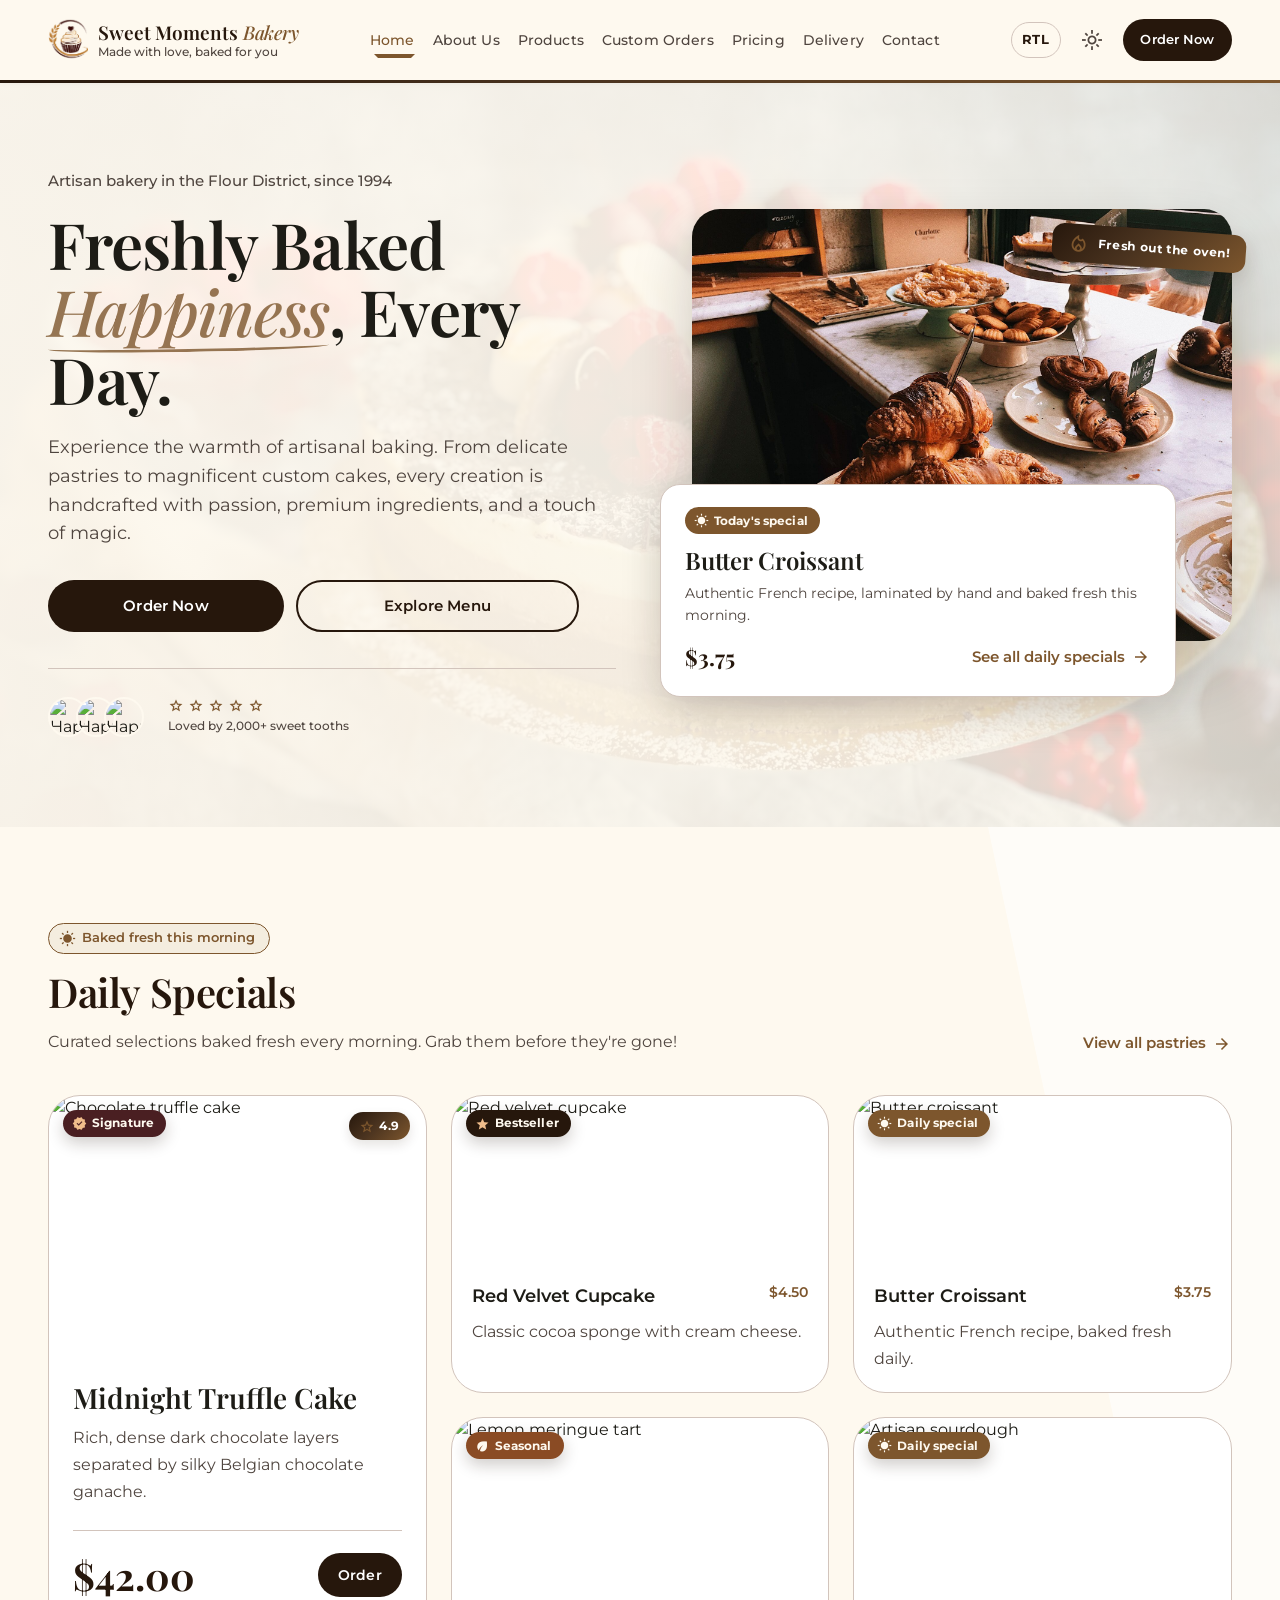
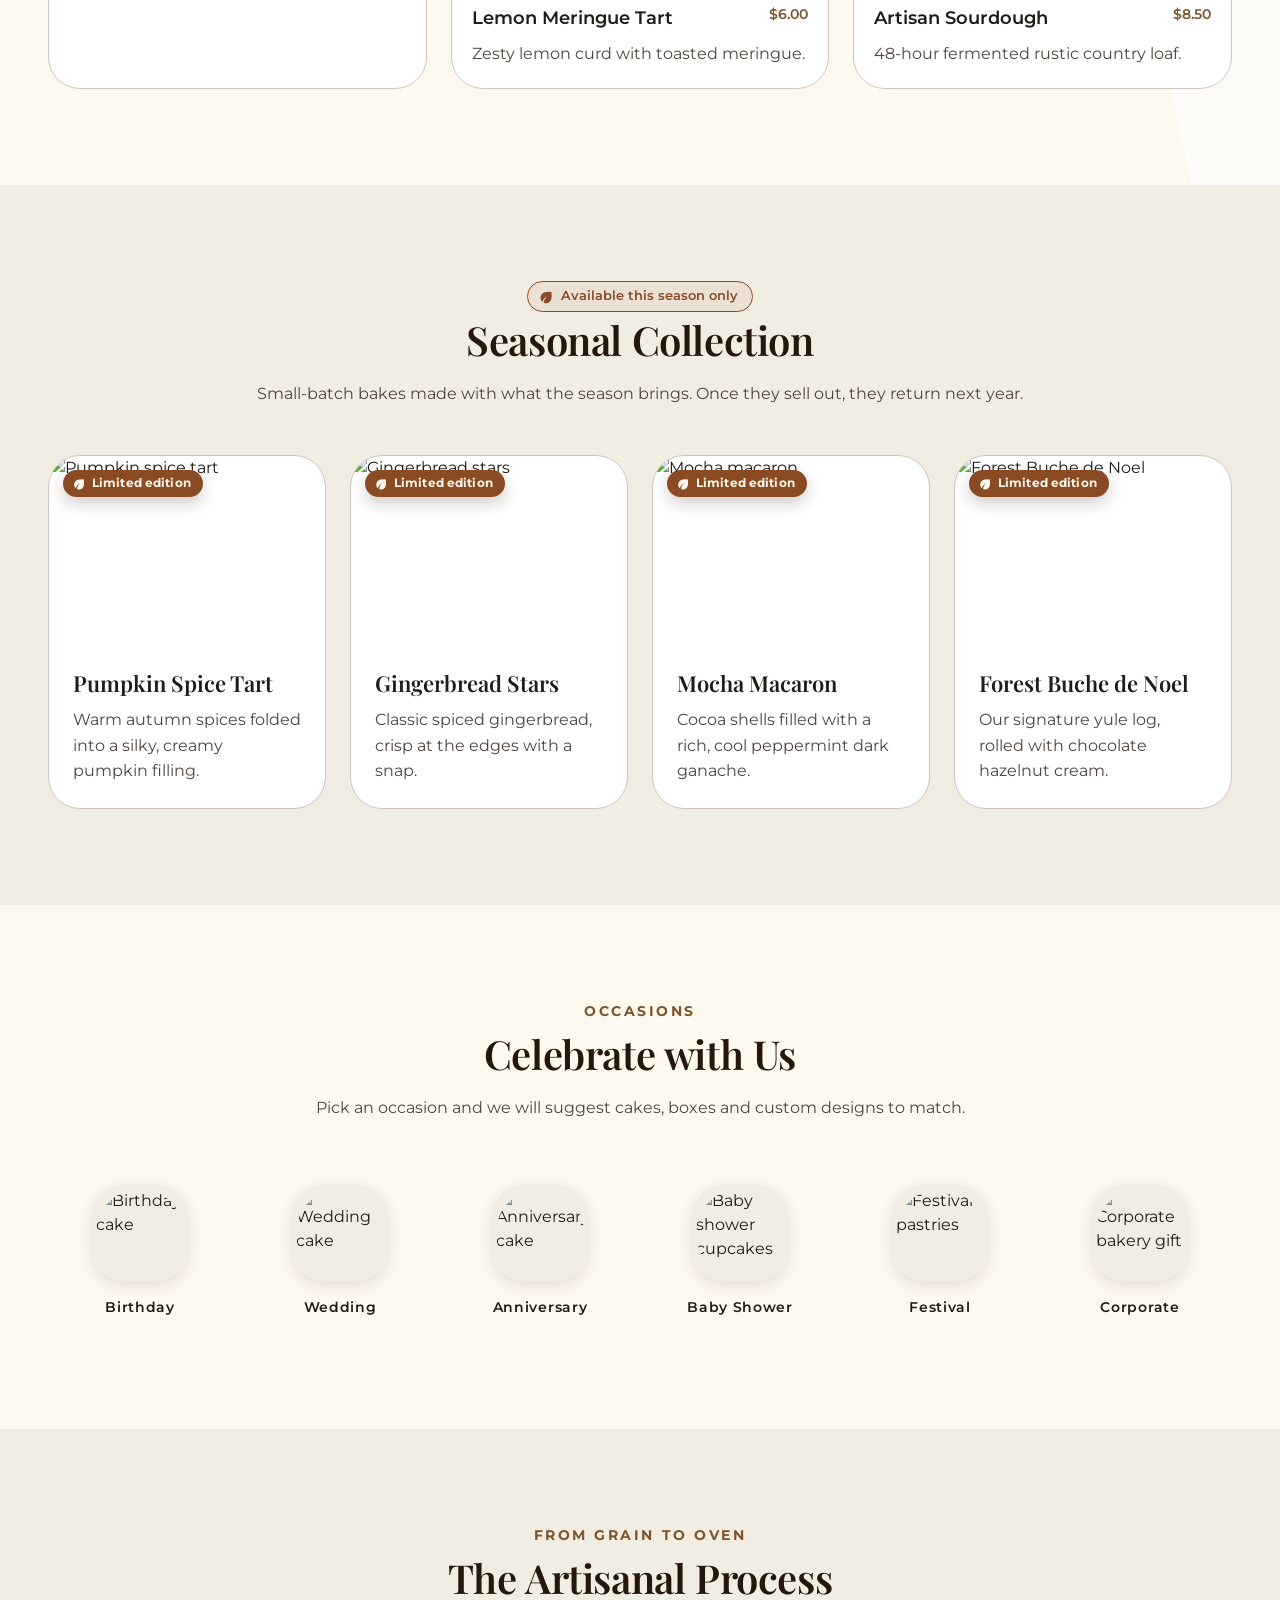
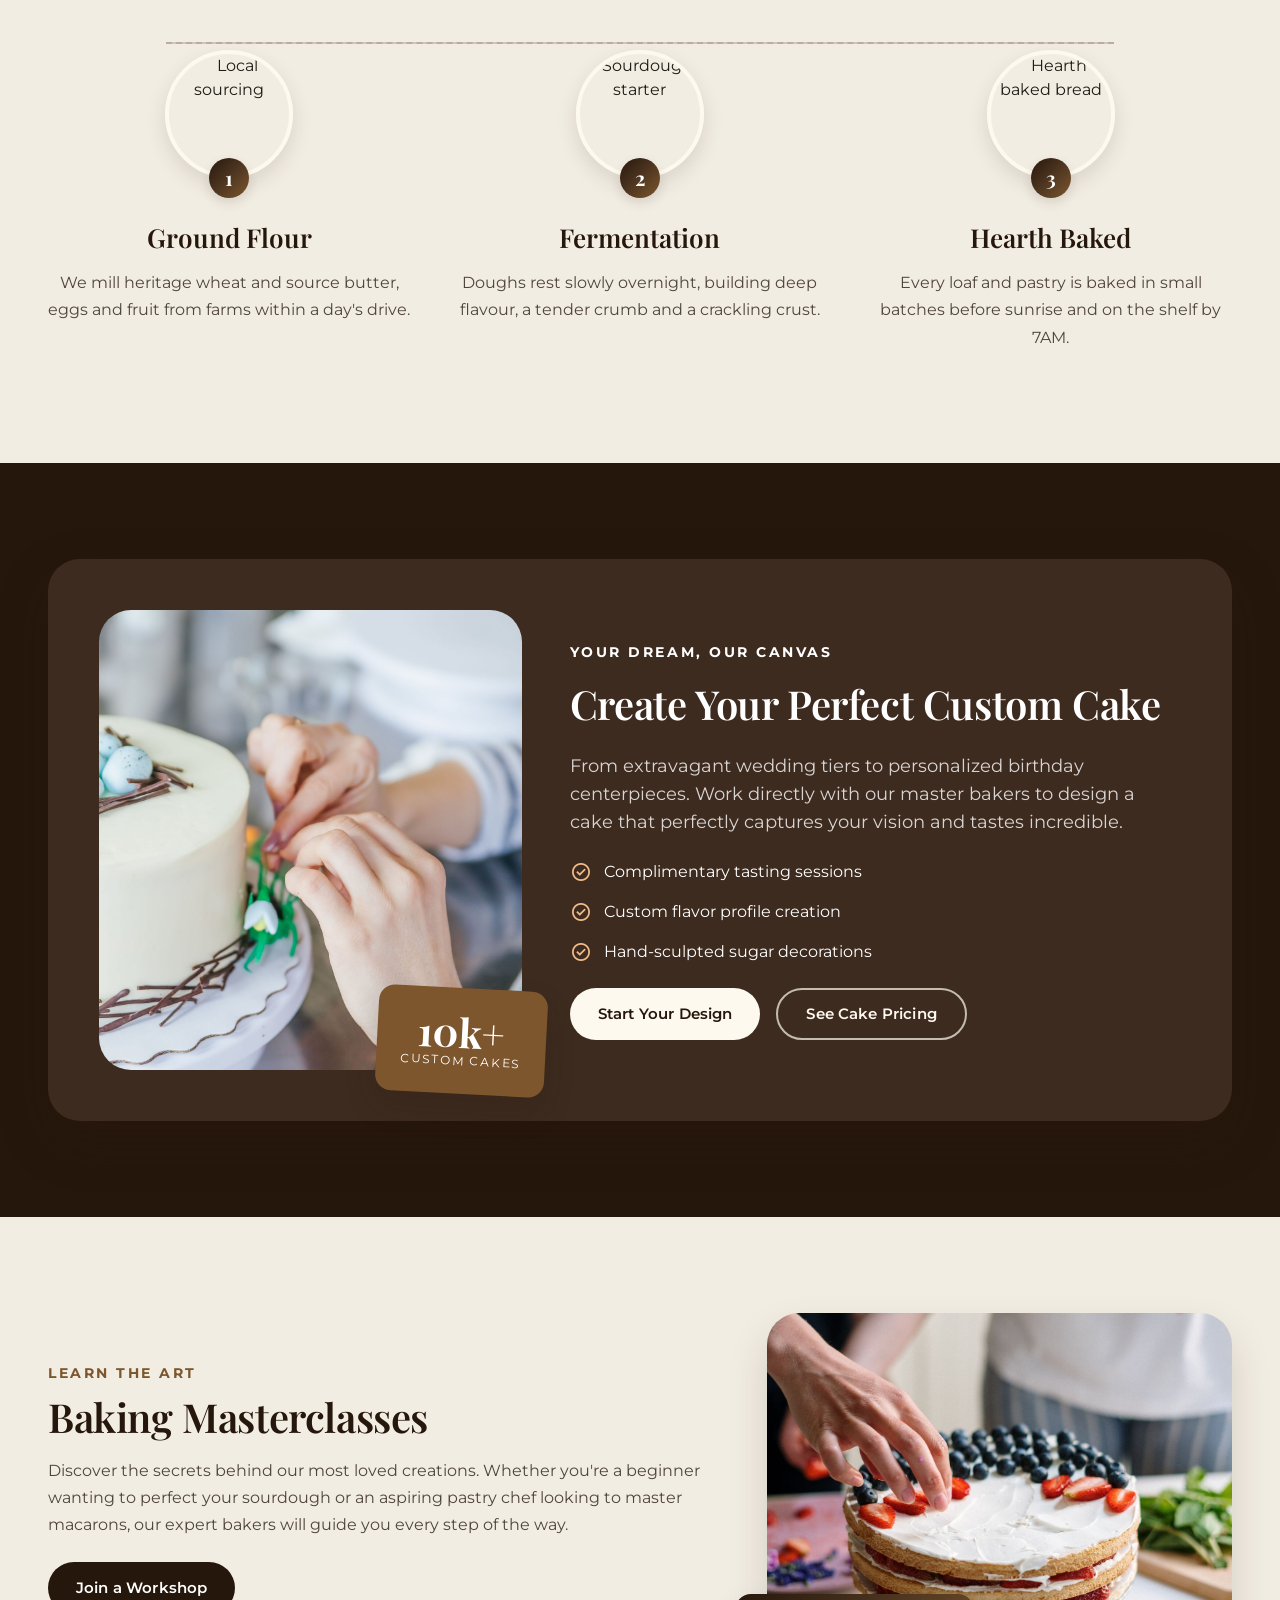
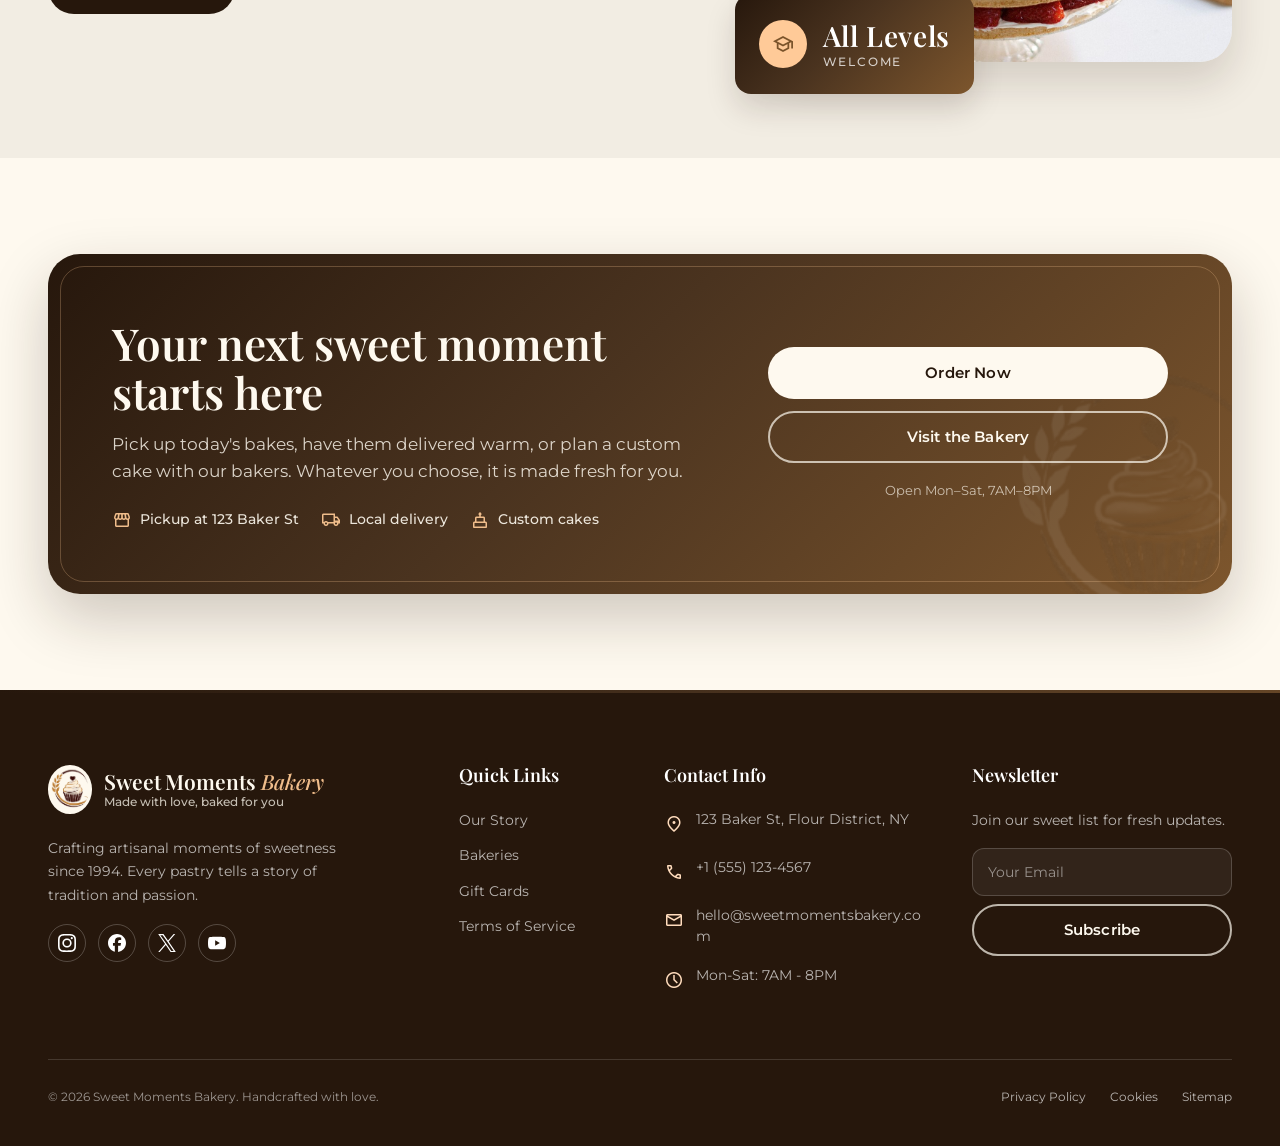
==== commit 33095f24: "Add files via upload" ====
--- a/Pages/index.html
+++ b/Pages/index.html
@@ -1105,11 +1105,13 @@
 
             <div class="col-lg-4 col-md-6">
 
-                <img
-                      src="../assets/images/white logo.png"
-                      alt="Sweet Moments Bakery Logo"
-                      class="footer-logo"
-                >
+                <a href="index.html" class="footer-brand" aria-label="Sweet Moments Bakery, home">
+                    <img src="../assets/images/icon.png" alt="" class="footer-brand-mark" width="173" height="194">
+                    <span class="footer-brand-text">
+                        <span class="footer-brand-name">Sweet Moments <span class="footer-brand-kind">Bakery</span></span>
+                        <span class="footer-brand-tagline">Made with love, baked for you</span>
+                    </span>
+                </a>
 
                 <p class="body-md footer-description mt-3">
 
@@ -1119,25 +1121,18 @@
 
 
                 <div class="social-icons">
-
-                    <a href="#" aria-label="Follow us on Instagram">
-                        <span class="material-symbols-outlined">
-                            photo_camera
-                        </span>
+                    <a href="https://www.instagram.com/" target="_blank" rel="noopener noreferrer" aria-label="Sweet Moments Bakery on Instagram">
+                        <svg class="social-svg" viewBox="0 0 24 24" width="18" height="18" aria-hidden="true" focusable="false"><path fill="currentColor" d="M7.0301.084c-1.2768.0602-2.1487.264-2.911.5634-.7888.3075-1.4575.72-2.1228 1.3877-.6652.6677-1.075 1.3368-1.3802 2.127-.2954.7638-.4956 1.6365-.552 2.914-.0564 1.2775-.0689 1.6882-.0626 4.947.0062 3.2586.0206 3.6671.0825 4.9473.061 1.2765.264 2.1482.5635 2.9107.308.7889.72 1.4573 1.388 2.1228.6679.6655 1.3365 1.0743 2.1285 1.38.7632.295 1.6361.4961 2.9134.552 1.2773.056 1.6884.069 4.9462.0627 3.2578-.0062 3.668-.0207 4.9478-.0814 1.28-.0607 2.147-.2652 2.9098-.5633.7889-.3086 1.4578-.72 2.1228-1.3881.665-.6682 1.0745-1.3378 1.3795-2.1284.2957-.7632.4966-1.636.552-2.9124.056-1.2809.0692-1.6898.063-4.948-.0063-3.2583-.021-3.6668-.0817-4.9465-.0607-1.2797-.264-2.1487-.5633-2.9117-.3084-.7889-.72-1.4568-1.3876-2.1228C21.2982 1.33 20.628.9208 19.8378.6165 19.074.321 18.2017.1197 16.9244.0645 15.6471.0093 15.236-.005 11.977.0014 8.718.0076 8.31.0215 7.0301.0839m.1402 21.6932c-1.17-.0509-1.8053-.2453-2.2287-.408-.5606-.216-.96-.4771-1.3819-.895-.422-.4178-.6811-.8186-.9-1.378-.1644-.4234-.3624-1.058-.4171-2.228-.0595-1.2645-.072-1.6442-.079-4.848-.007-3.2037.0053-3.583.0607-4.848.05-1.169.2456-1.805.408-2.2282.216-.5613.4762-.96.895-1.3816.4188-.4217.8184-.6814 1.3783-.9003.423-.1651 1.0575-.3614 2.227-.4171 1.2655-.06 1.6447-.072 4.848-.079 3.2033-.007 3.5835.005 4.8495.0608 1.169.0508 1.8053.2445 2.228.408.5608.216.96.4754 1.3816.895.4217.4194.6816.8176.9005 1.3787.1653.4217.3617 1.056.4169 2.2263.0602 1.2655.0739 1.645.0796 4.848.0058 3.203-.0055 3.5834-.061 4.848-.051 1.17-.245 1.8055-.408 2.2294-.216.5604-.4763.96-.8954 1.3814-.419.4215-.8181.6811-1.3783.9-.4224.1649-1.0577.3617-2.2262.4174-1.2656.0595-1.6448.072-4.8493.079-3.2045.007-3.5825-.006-4.848-.0608M16.953 5.5864A1.44 1.44 0 1 0 18.39 4.144a1.44 1.44 0 0 0-1.437 1.4424M5.8385 12.012c.0067 3.4032 2.7706 6.1557 6.173 6.1493 3.4026-.0065 6.157-2.7701 6.1506-6.1733-.0065-3.4032-2.771-6.1565-6.174-6.1498-3.403.0067-6.156 2.771-6.1496 6.1738M8 12.0077a4 4 0 1 1 4.008 3.9921A3.9996 3.9996 0 0 1 8 12.0077"/></svg>
                     </a>
-
-                    <a href="#" aria-label="Follow us on Facebook">
-                        <span class="material-symbols-outlined">
-                            thumb_up
-                        </span>
+                    <a href="https://www.facebook.com/" target="_blank" rel="noopener noreferrer" aria-label="Sweet Moments Bakery on Facebook">
+                        <svg class="social-svg" viewBox="0 0 24 24" width="18" height="18" aria-hidden="true" focusable="false"><path fill="currentColor" d="M9.101 23.691v-7.98H6.627v-3.667h2.474v-1.58c0-4.085 1.848-5.978 5.858-5.978.401 0 .955.042 1.468.103a8.68 8.68 0 0 1 1.141.195v3.325a8.623 8.623 0 0 0-.653-.036 26.805 26.805 0 0 0-.733-.009c-.707 0-1.259.096-1.675.309a1.686 1.686 0 0 0-.679.622c-.258.42-.374.995-.374 1.752v1.297h3.919l-.386 2.103-.287 1.564h-3.246v8.245C19.396 23.238 24 18.179 24 12.044c0-6.627-5.373-12-12-12s-12 5.373-12 12c0 5.628 3.874 10.35 9.101 11.647Z"/></svg>
                     </a>
-
-                    <a href="mailto:hello@sweetmomentsbakery.com" aria-label="Email us">
-                        <span class="material-symbols-outlined">
-                            mail
-                        </span>
+                    <a href="https://x.com/" target="_blank" rel="noopener noreferrer" aria-label="Sweet Moments Bakery on X (Twitter)">
+                        <svg class="social-svg" viewBox="0 0 24 24" width="18" height="18" aria-hidden="true" focusable="false"><path fill="currentColor" d="M14.234 10.162 22.977 0h-2.072l-7.591 8.824L7.251 0H.258l9.168 13.343L.258 24H2.33l8.016-9.318L16.749 24h6.993zm-2.837 3.299-.929-1.329L3.076 1.56h3.182l5.965 8.532.929 1.329 7.754 11.09h-3.182z"/></svg>
                     </a>
-
+                    <a href="https://www.youtube.com/" target="_blank" rel="noopener noreferrer" aria-label="Sweet Moments Bakery on YouTube">
+                        <svg class="social-svg" viewBox="0 0 24 24" width="18" height="18" aria-hidden="true" focusable="false"><path fill="currentColor" d="M23.498 6.186a3.016 3.016 0 0 0-2.122-2.136C19.505 3.545 12 3.545 12 3.545s-7.505 0-9.377.505A3.017 3.017 0 0 0 .502 6.186C0 8.07 0 12 0 12s0 3.93.502 5.814a3.016 3.016 0 0 0 2.122 2.136c1.871.505 9.376.505 9.376.505s7.505 0 9.377-.505a3.015 3.015 0 0 0 2.122-2.136C24 15.93 24 12 24 12s0-3.93-.502-5.814zM9.545 15.568V8.432L15.818 12l-6.273 3.568z"/></svg>
+                    </a>
                 </div>
 
             </div>
@@ -1214,6 +1209,14 @@
                             +1 (555) 123-4567
                         </span>
 
+                    </li>
+                    <li>
+                        <span class="material-symbols-outlined">
+                            mail
+                        </span>
+                        <span>
+                            <a href="mailto:hello@sweetmomentsbakery.com">hello@sweetmomentsbakery.com</a>
+                        </span>
                     </li>
 
                     <li>
--- a/assets/css/refinements.css
+++ b/assets/css/refinements.css
@@ -1125,3 +1125,186 @@
 
 /* Delivery: intro (cream) > coverage zones (grey) > options (dark) > details (cream) */
 .page-delivery .delivery-page > .hero-section { background-color: var(--background) !important; }
+
+
+/* =========================================================================
+   CLIENT QA ROUND 2
+   1. Footer brand matches the header brand
+   2. Footer social icons (real brand marks)
+   3. Home 02 "A Sweet Legacy" connector lines
+   4. Dark mode: date-picker calendar icon
+   5. Dark mode: page-banner (hero) fact icons
+   6. Pricing: Signature tag sits on the top edge of its card
+   7. Dark mode: form labels + placeholders
+   8. Type weights: headings 600, paragraphs 400-550
+========================================================================= */
+
+/* ---- 1. Footer brand = header brand (same mark, wordmark and tagline) ---- */
+.site-footer .footer-brand {
+  display: inline-flex;
+  align-items: center;
+  gap: 12px;
+  min-width: 0;
+  text-decoration: none;
+}
+.site-footer .footer-brand-mark {
+  width: 44px;
+  height: auto;
+  flex: 0 0 auto;
+  background: #FEF9EF;        /* the mark is dark brown: sits on a cream disc on the dark panel */
+  border-radius: 50%;
+  padding: 3px;
+}
+.site-footer .footer-brand-text { display: flex; flex-direction: column; line-height: 1.1; min-width: 0; }
+.site-footer .footer-brand-name {
+  font-family: "Playfair Display", serif;
+  font-size: 21px;
+  font-weight: 600;
+  letter-spacing: -.005em;
+  color: #FEF9EF;
+  white-space: nowrap;
+}
+.site-footer .footer-brand-kind { font-weight: 500; font-style: italic; color: var(--tag-gold, #D99B62); }
+.site-footer .footer-brand-tagline {
+  margin-top: 3px;
+  font-family: "Montserrat", sans-serif;
+  font-size: 11.5px;
+  font-weight: 500;
+  color: rgba(254, 249, 239, .75);
+  white-space: nowrap;
+}
+.site-footer .footer-brand:focus-visible { outline: 3px solid var(--tag-gold, #D99B62); outline-offset: 4px; border-radius: 12px; }
+@media (max-width: 399.98px) {
+  .site-footer .footer-brand-name { font-size: 19px; }
+  .site-footer .footer-brand-tagline { font-size: 10.5px; }
+}
+
+/* ---- 2. Footer social icons ---- */
+.site-footer .social-icons a,
+.coming-soon-social a {
+  color: #fff;
+}
+.site-footer .social-icons a .social-svg,
+.coming-soon-social a .social-svg {
+  width: 18px;
+  height: 18px;
+  display: block;
+  fill: currentColor;
+}
+.site-footer .social-icons a:hover,
+.site-footer .social-icons a:focus-visible { background: var(--secondary); border-color: var(--secondary); color: #fff; }
+.site-footer .social-icons a:focus-visible { outline: 3px solid #FEF9EF; outline-offset: 3px; }
+.site-footer .footer-contact li a { color: inherit; text-decoration: none; overflow-wrap: anywhere; }
+.site-footer .footer-contact li a:hover { color: var(--secondary-fixed, #FFDCBD); text-decoration: underline; }
+
+/* ---- 3. Home 02 "A Sweet Legacy": connectors run BETWEEN the icons ---- */
+/* The old single line sat above the icon centres and ran behind the first
+   and last icon. Each column now draws its own short segment, aligned to
+   the icon centre, stopping 16px short of the icon on both sides. */
+.legacy-wrapper .legacy-line { display: none; }
+@media (min-width: 768px) {
+  .legacy-wrapper .row > [class*="col-"] { position: relative; }
+  .legacy-wrapper .row > [class*="col-"]:not(:last-child)::after {
+    content: "";
+    position: absolute;
+    top: 23px;                                   /* icon is 48px tall: centre = 24px */
+    inset-inline-start: calc(50% + 40px);        /* half icon (24) + 16px gap */
+    width: calc(100% - 80px);                    /* up to 16px before the next icon */
+    height: 2px;
+    border-radius: 2px;
+    background: var(--outline-variant, #CFC4B8);
+    pointer-events: none;
+  }
+}
+
+/* ---- 4. Dark mode: native date-picker icon was dark-on-dark ---- */
+body.dark-mode input[type="date"],
+body.dark-mode input[type="time"],
+body.dark-mode input[type="datetime-local"] { color-scheme: dark; }
+body.dark-mode input[type="date"]::-webkit-calendar-picker-indicator,
+body.dark-mode input[type="time"]::-webkit-calendar-picker-indicator,
+body.dark-mode input[type="datetime-local"]::-webkit-calendar-picker-indicator {
+  opacity: 1;
+  cursor: pointer;
+  filter: none;
+}
+body.dark-mode input[type="date"]::-webkit-calendar-picker-indicator:focus-visible { outline: 2px solid var(--secondary); outline-offset: 3px; border-radius: 4px; }
+
+/* ---- 5. Dark mode: hero / page-banner fact icons ----
+   dark-mode.css forces every icon to `color: inherit`, which turned these
+   cream-disc icons cream-on-cream. Pin glyph colour to the disc contrast. */
+body.dark-mode .banner-fact-icon,
+body.dark-mode .page-banner .banner-fact-icon {
+  background: #FEF9EF;
+  color: #5A3A1B;
+  font-variation-settings: "FILL" 1, "wght" 500;
+}
+/* the small text lines in those cards stay readable on the photo */
+body.dark-mode .page-banner-facts small { color: rgba(255, 255, 255, .86); }
+body.dark-mode .page-banner-facts li { background: rgba(24, 18, 14, .55); border-color: rgba(254, 249, 239, .28); }
+
+/* ---- 6. Pricing: Signature tag on the top edge, so every card's icon,
+        title and price start on the same line ---- */
+.pricing-card.featured { padding-top: 32px; }
+.pricing-card.featured .pricing-tag {
+  position: absolute;
+  top: 0;
+  inset-inline-start: 50%;
+  transform: translateX(-50%);
+  margin: 0;
+  align-self: auto;
+  padding: 7px 16px 8px;
+  border-radius: 0 0 14px 14px;
+  z-index: 4;
+  background: #FEF9EF;
+  color: #4A1F22;
+  box-shadow: 0 4px 12px rgba(0, 0, 0, .18);
+}
+[dir="rtl"] .pricing-card.featured .pricing-tag { transform: translateX(50%); }
+
+/* ---- 7. Dark mode: form labels and placeholders ---- */
+body.dark-mode ::placeholder,
+body.dark-mode .form-control::placeholder,
+body.dark-mode .custom-input::placeholder,
+body.dark-mode .custom-textarea::placeholder,
+body.dark-mode .postal-input::placeholder,
+body.dark-mode .newsletter-input::placeholder {
+  color: #B9AB9F !important;       /* 7:1 on the dark input fill */
+  opacity: 1;
+}
+body.dark-mode .site-footer .newsletter-input::placeholder { color: rgba(255, 255, 255, .72) !important; }
+body.dark-mode .custom-label,
+body.dark-mode .form-label,
+body.dark-mode label,
+body.dark-mode .postal-field label {
+  color: #EADFD5 !important;
+}
+body.dark-mode .postal-field label { background: var(--surface-container-low); font-weight: 600; }
+body.dark-mode .postal-input,
+body.dark-mode .custom-input,
+body.dark-mode .custom-select,
+body.dark-mode .custom-textarea,
+body.dark-mode .form-control,
+body.dark-mode .form-select { border-color: #7A6A5E !important; }  /* visible 3:1 field edge */
+body.dark-mode select option { background: #211A15; color: #F5EEE7; }
+
+/* ---- 8. Type weights: headings 600, paragraphs 400-550 ---- */
+h1, h2, h3, h4, h5, h6,
+[class*="heading-"],
+.display-title, .display-lg,
+.hero-title, .hero-showcase-title,
+.page-banner-title, .section-title, .closing-cta-title,
+.card-title, .footer-heading, .contact-title, .details-title, .map-title,
+.options-title, .urgent-title, .form-main-title, .form-section-title,
+.process-title, .seasonal-card-title, .special-card-title, .small-card-title,
+.detail-heading, .option-title, .coming-soon-title, .error-title,
+.main-header .brand .brand-name, .site-footer .footer-brand-name {
+  font-weight: 600 !important;
+}
+/* paragraph-level text that was heavier than 550 */
+.zone-list li, li.closed, .quote-box p, .baker-role, .hero-kicker { font-weight: 500 !important; }
+.error-code { font-weight: 500; }           /* decorative "404" figure is a <p>: keep within 400-550 */
+
+/* email line in the footer contact list needs a little more room than the 260px cap */
+.site-footer .footer-contact li { max-width: 320px; }
+.site-footer .footer-contact li a { font-size: inherit; }
